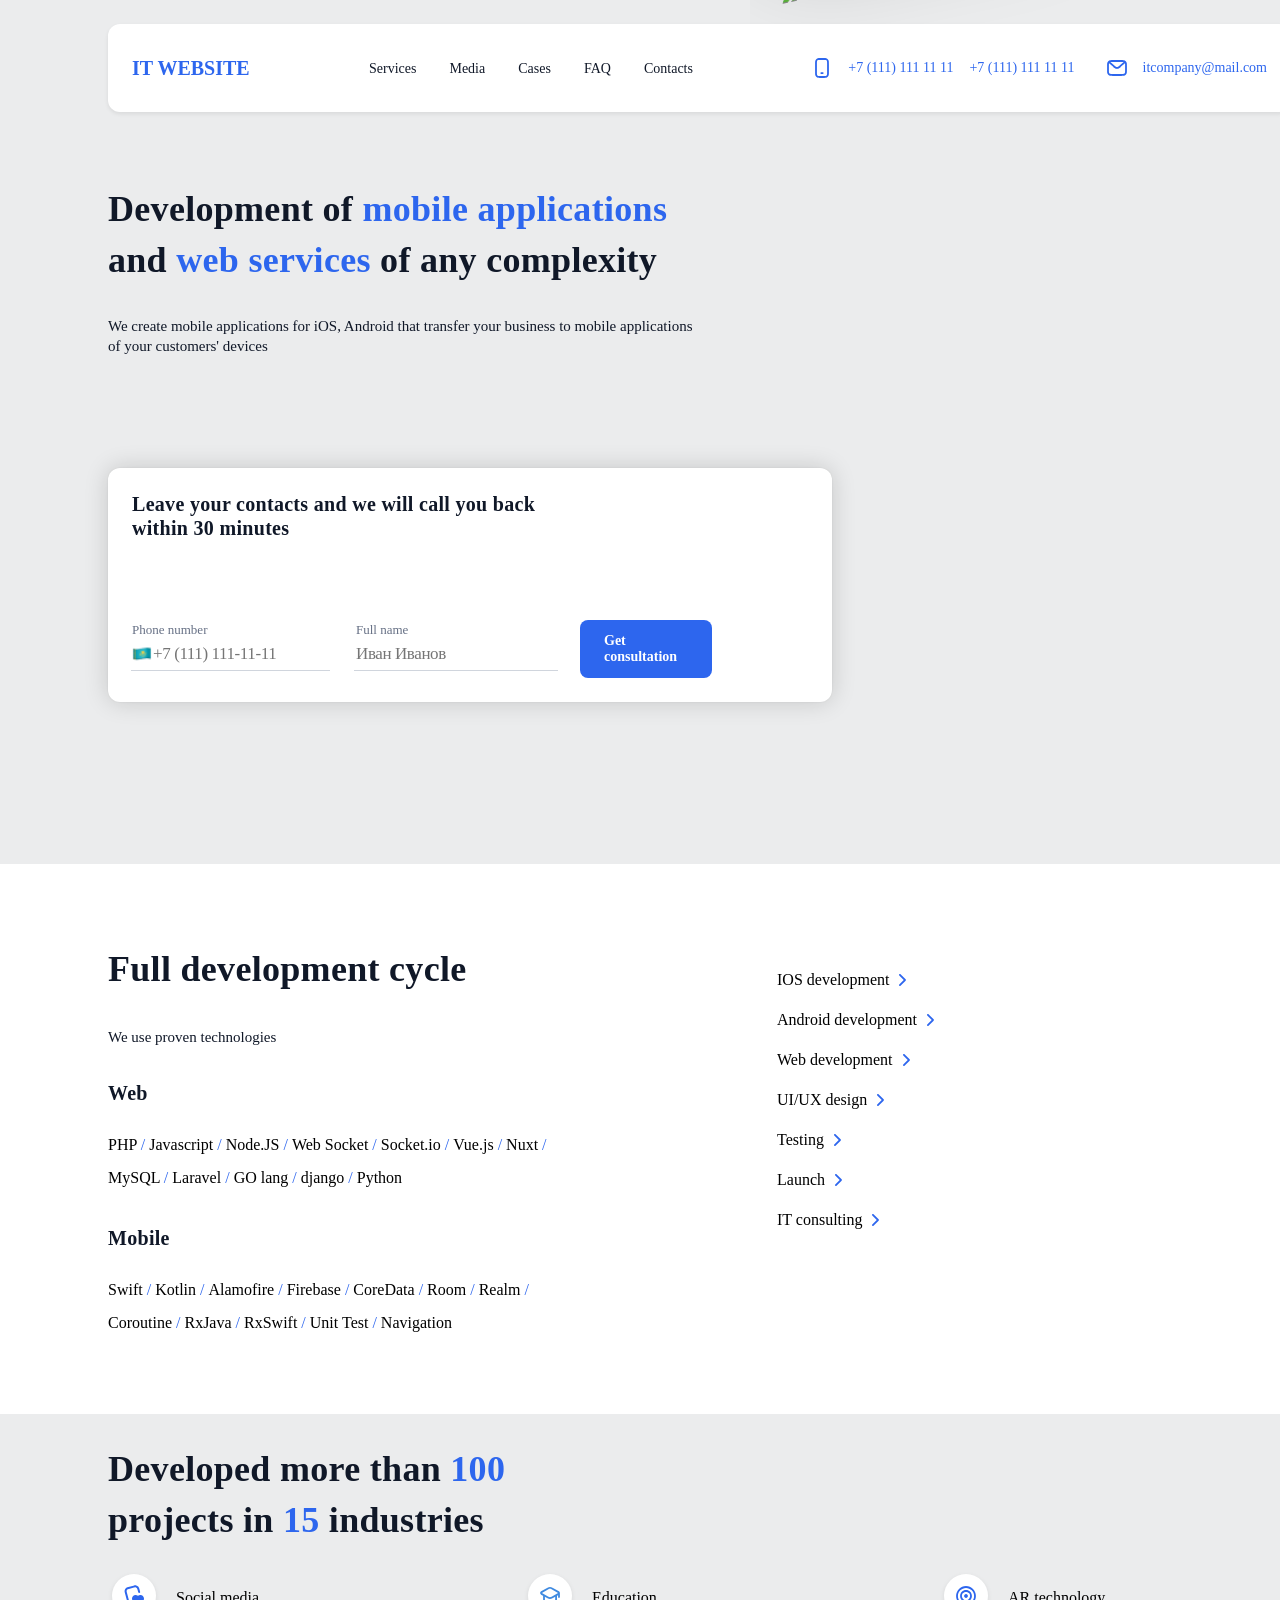
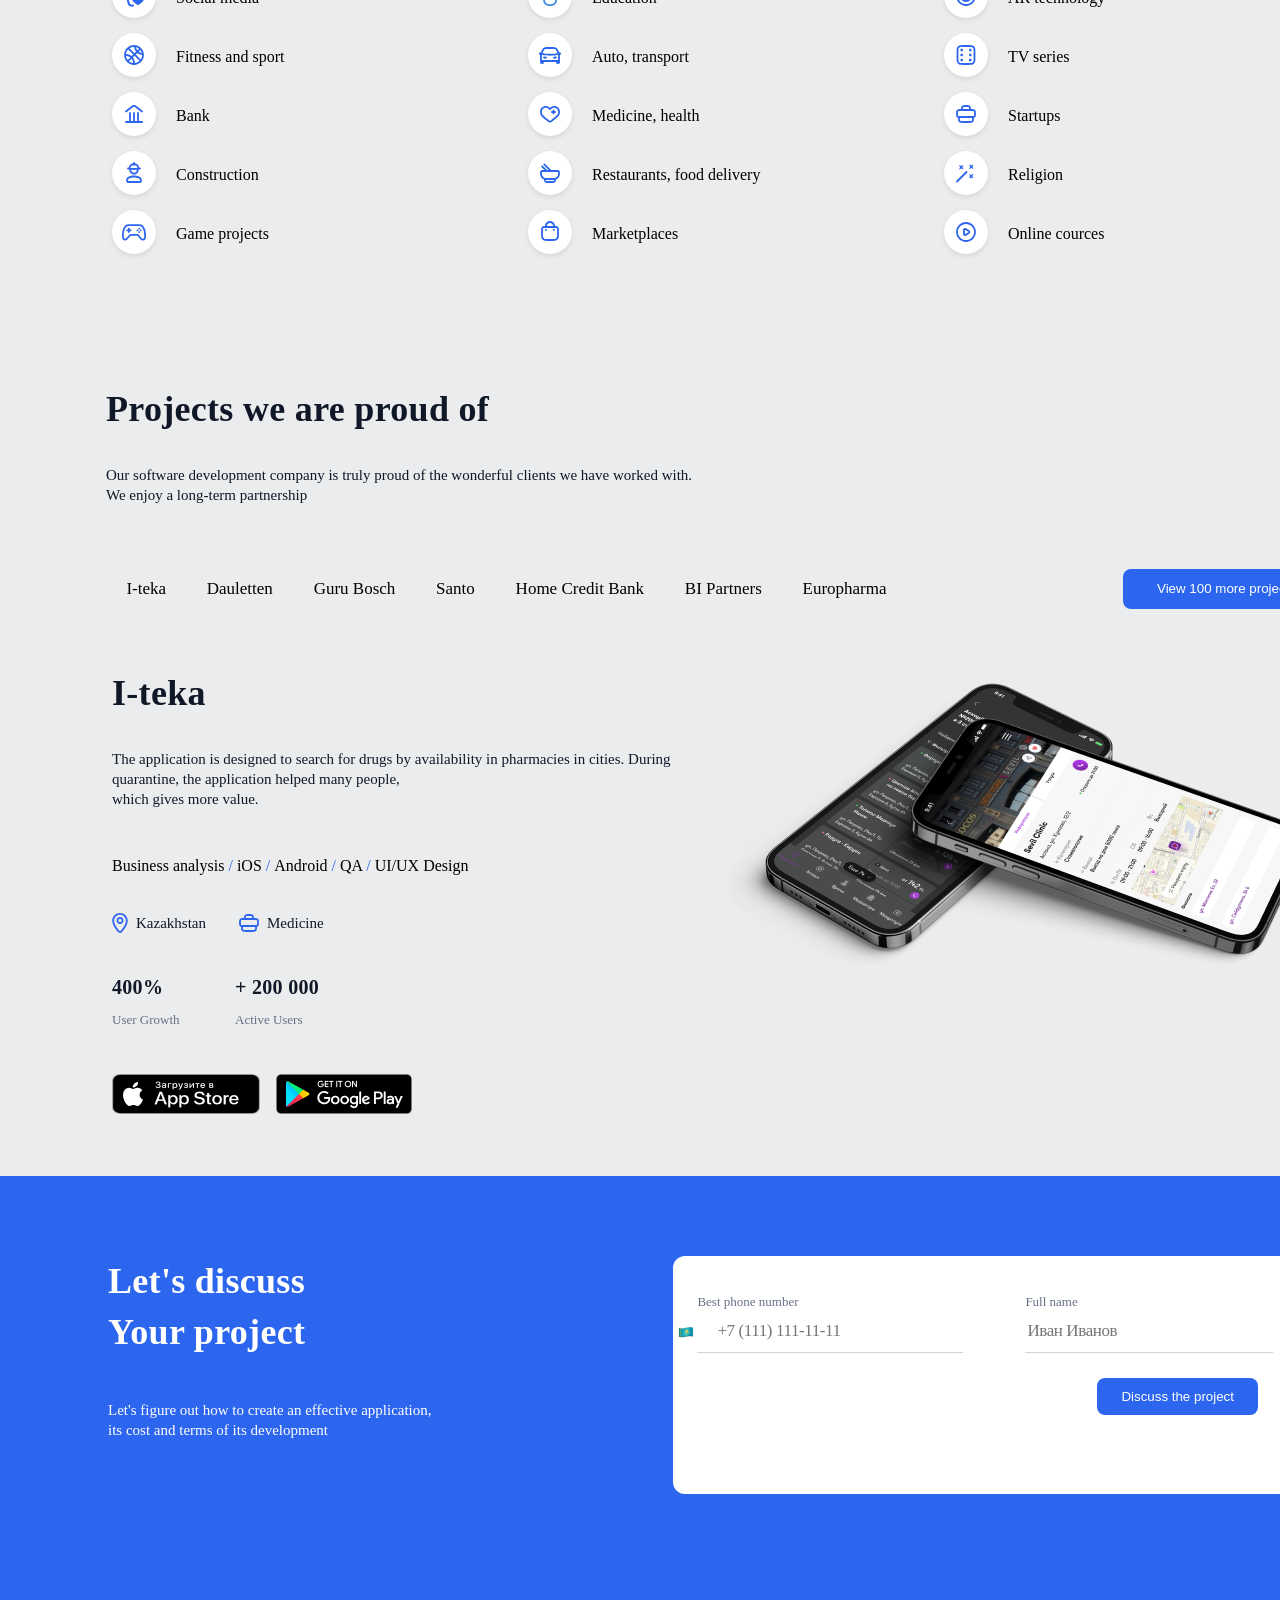
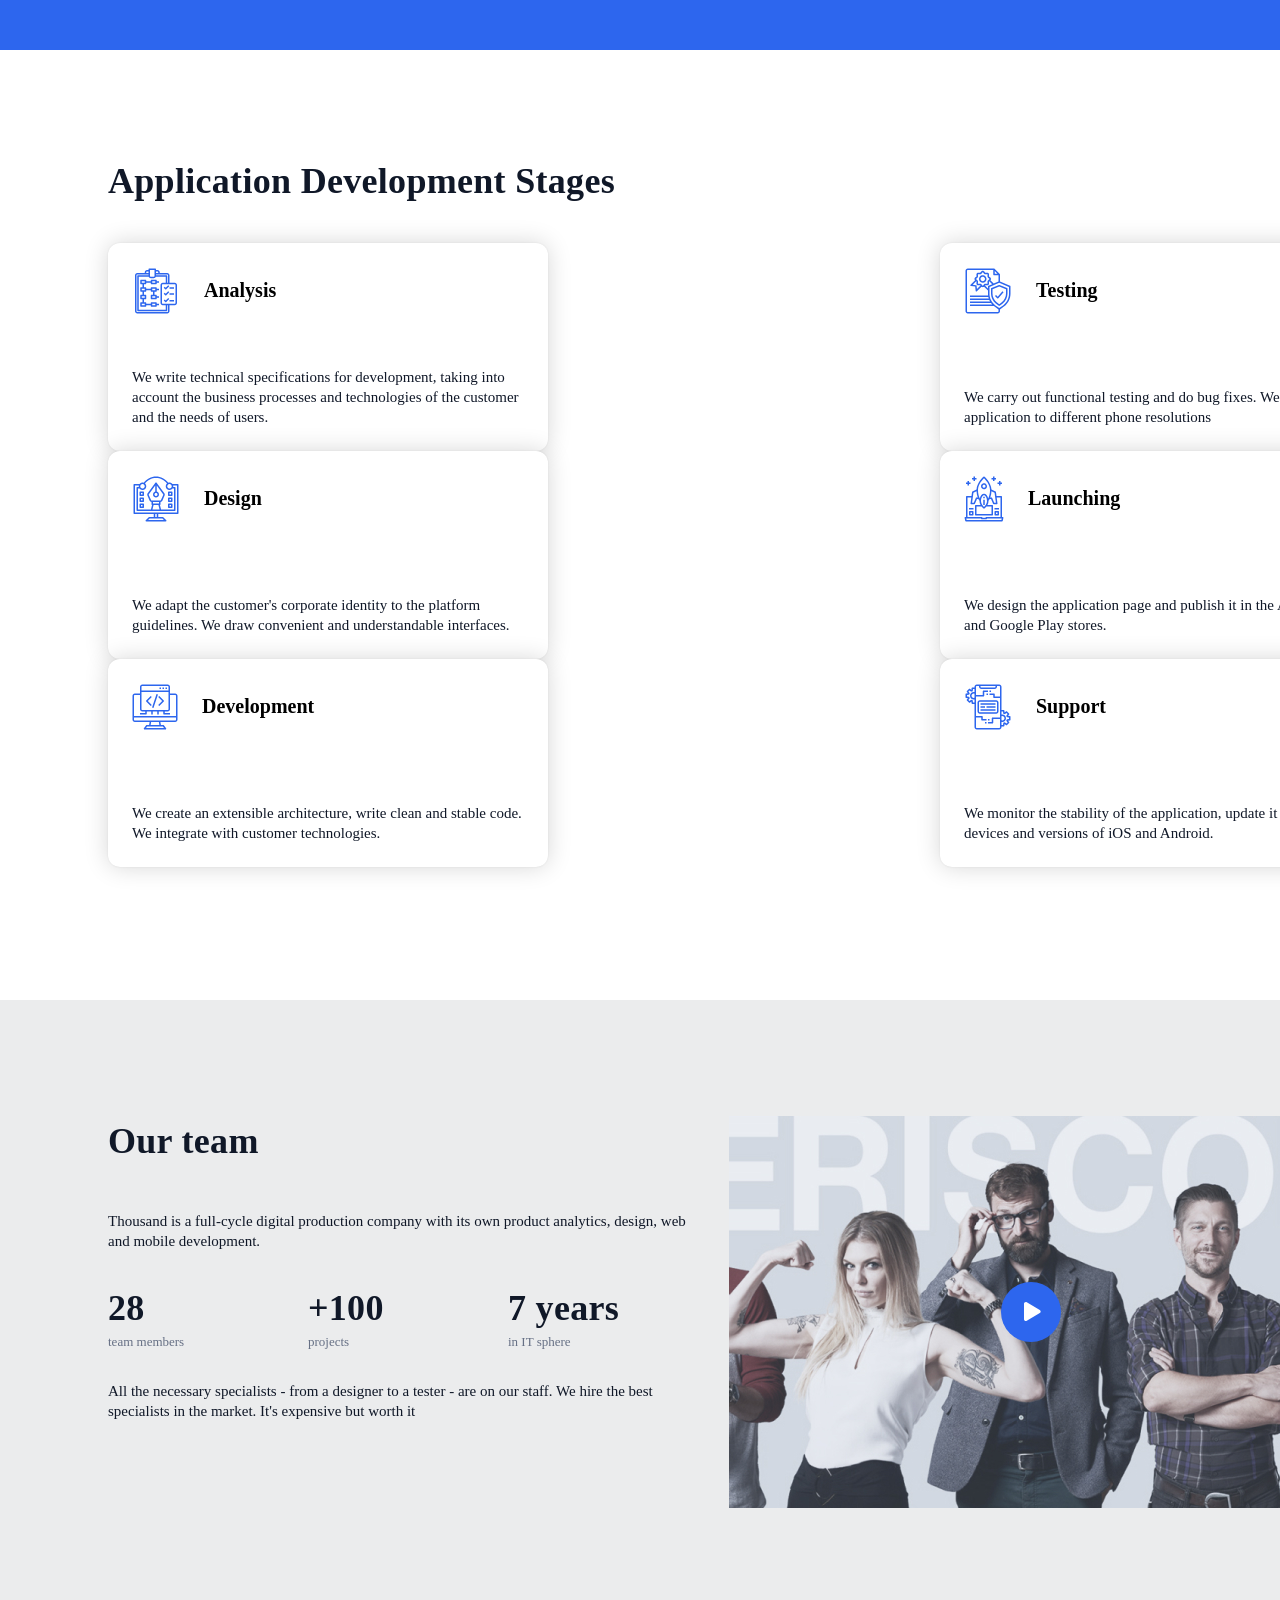
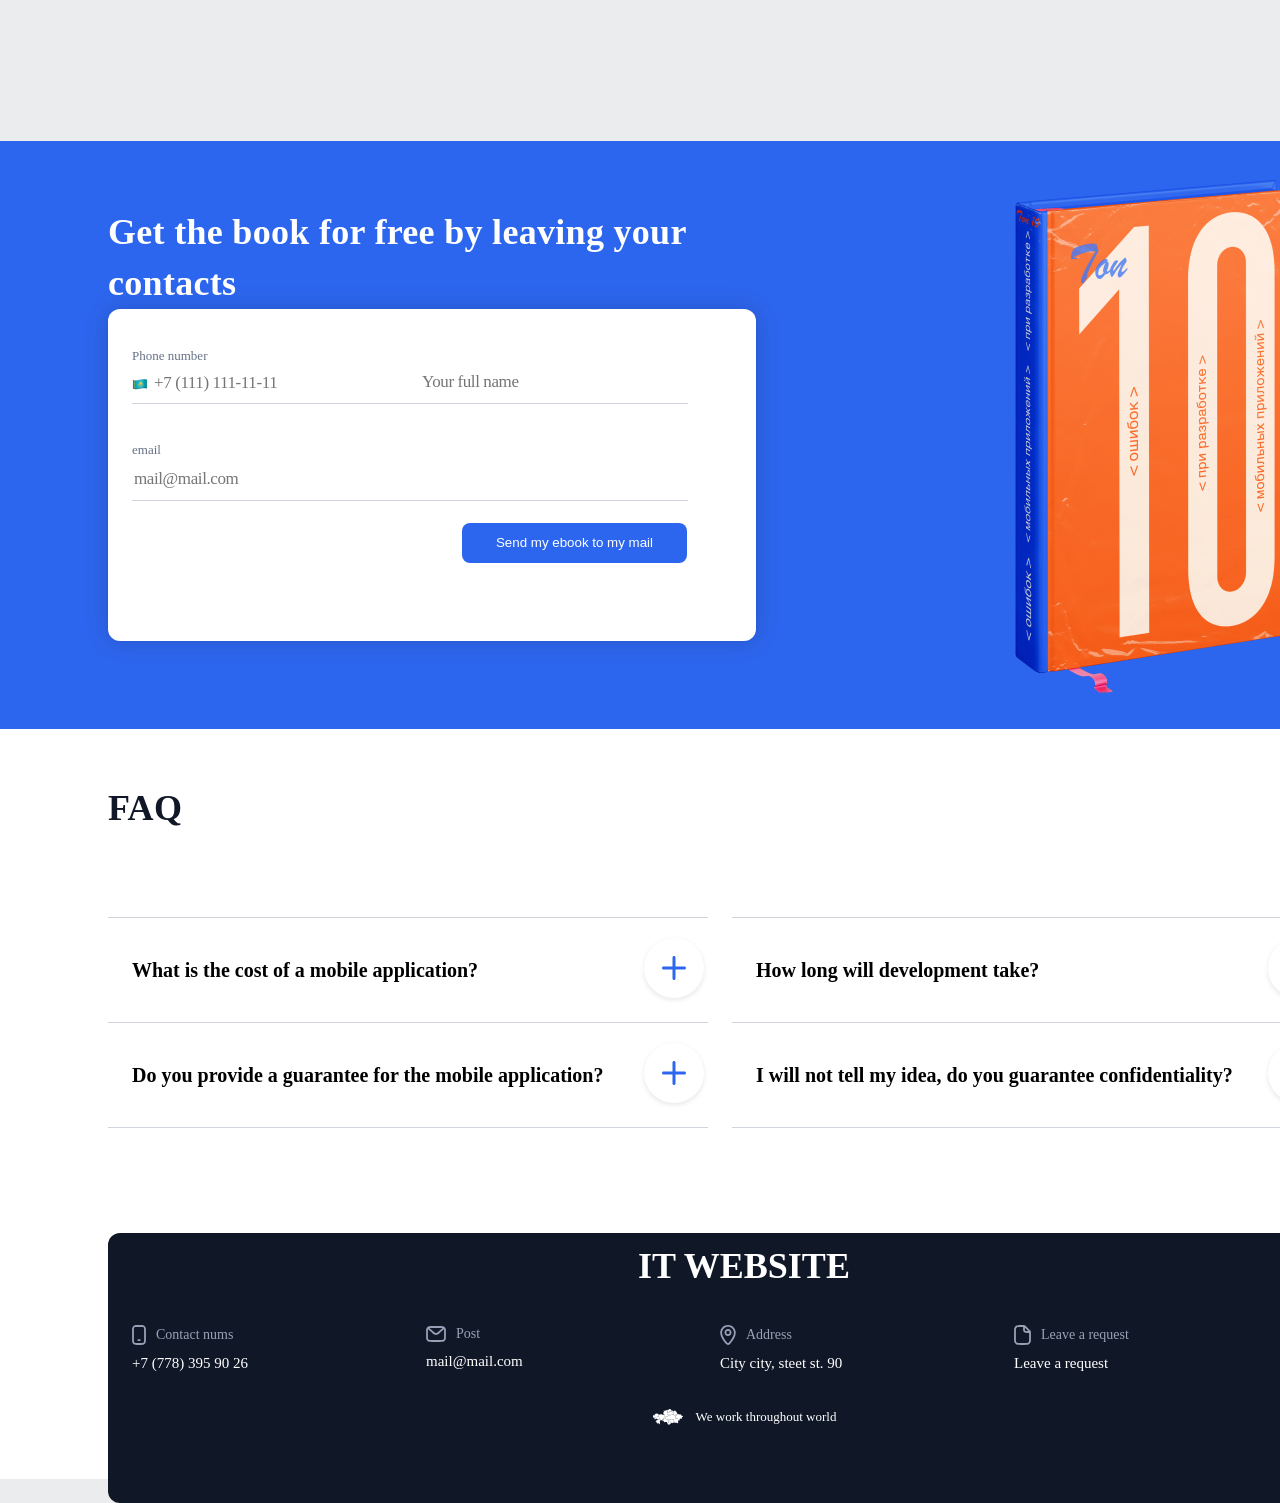
==== src/index.html @ c9a032d3 "ЛБ4" ====
<!DOCTYPE html>
<html lang="ru">
<head>
    <meta charset="UTF-8" />
    <meta
            name="viewport"
            content="width=device-width, user-scalable=no, initial-scale=1.0, maximum-scale=1.0, minimum-scale=1.0"
    />
    <meta http-equiv="X-UA-Compatible" content="ie=edge" />
    <title>Document</title>
    <link rel="stylesheet" href="/src/assets/styles/style.css" />
</head>

<body>
<header class="header">
    <a class="logo text_color_blue" href="#">IT WEBSITE</a>

    <nav class="header__menu">
        <ul class="menu">
            <li class="menu__item"><a href="#">Services</a></li>
            <li class="menu__item"><a href="#">Media</a></li>
            <li class="menu__item"><a href="#">Cases</a></li>
            <li class="menu__item"><a href="#">FAQ</a></li>
            <li class="menu__item"><a href="#">Contacts</a></li>
        </ul>
    </nav>

    <div class="header__contacts">
        <div class="contacts__phone">
            <img
                    class="contacts__image image__phone"
                    src="/src/assets/icons/IconPhone.svg"
                    alt="PhoneIcon"
            />
            <p class="contacts__info text_color_blue">+7 (111) 111 11 11</p>
            <p class="contacts__info text_color_blue">+7 (111) 111 11 11</p>
        </div>
        <div class="contacts__email">
            <img
                    class="contacts__image image__email"
                    src="/src/assets/icons/IconEmail.svg"
                    alt="MailIcon"
            />
            <p class="contacts__info text_color_blue">itcompany@mail.com</p>
        </div>
    </div>
</header>

<section class="main">
    <div class="main__description">
        <h2 class="description__header header__text">
            Development of
            <span class="text_color_blue">mobile applications</span> and
            <span class="text_color_blue">web services</span> of any complexity
        </h2>

        <p class="default__text">
            We create mobile applications for iOS, Android that transfer your
            business to mobile applications of your customers' devices
        </p>
    </div>

    <article class="main__feedback">
        <h3 class="subheader__text">
            Leave your contacts and we will call you back<br />within 30 minutes
        </h3>
        <form class="feedback__form" action="" method="">
            <div class="feedback__field">
                <label for="feedback__phone" class="form__label"
                >Phone number</label
                >
                <div class="feedback__field--phone">
                    <img
                            id="feedback_image"
                            src="/src/assets/img/IconFlag.png"
                            alt="FlagIcon"
                    />
                    <input
                            type="tel"
                            id="feedback__phone"
                            name="feedback__phone"
                            placeholder="+7 (111) 111-11-11"
                            required
                    />
                </div>
            </div>

            <div class="feedback__field">
                <label for="feedback__name" class="form__label">Full name</label>
                <input
                        type="text"
                        id="feedback__name"
                        name="feedback__name"
                        placeholder="Иван Иванов"
                        required
                />
            </div>
            <button type="submit" class="feedback__button">
                Get consultation
            </button>
        </form>
    </article>

    <div class="main__container">
        <div class="main__background">
            <img
                    src="/src/assets/img/детали отзыва.jpg"
                    alt="детали отзыва"
                    class="background__image"
            />
            <img
                    src="/src/assets/img/новый чат.jpg"
                    alt="новый чат"
                    class="background__image"
            />
            <img
                    src="/src/assets/img/комментарии к отзыву.jpg"
                    alt="комментарии"
                    class="background__image main__image"
            />
            <img
                    src="/src/assets/img/главная со списком организации.jpg"
                    alt="главная"
                    class="background__image"
            />
            <img
                    src="/src/assets/img/Сообщения.jpg"
                    alt="Сообщения"
                    class="background__image"
            />
            <img
                    src="/src/assets/img/настройки.jpg"
                    alt="настройки"
                    class="background__image"
            />
        </div>
    </div>
</section>

<section class="development">
    <div class="development__info">
        <div class="development__technologies">
            <h2 class="header__text">Full development cycle</h2>
            <p class="default__text">We use proven technologies</p>
            <h3 class="subheader__text">Web</h3>
            <div class="development__tools">
                <p class="tool">PHP</p>
                <p class="tool">Javascript</p>
                <p class="tool">Node.JS</p>
                <p class="tool">Web Socket</p>
                <p class="tool">Socket.io</p>
                <p class="tool">Vue.js</p>
                <p class="tool">Nuxt</p>
                <p class="tool">MySQL</p>
                <p class="tool">Laravel</p>
                <p class="tool">GO lang</p>
                <p class="tool">django</p>
                <p class="tool">Python</p>
            </div>
            <h3 class="subheader__text development__space">Mobile</h3>
            <div class="development__tools">
                <p class="tool">Swift</p>
                <p class="tool">Kotlin</p>
                <p class="tool">Alamofire</p>
                <p class="tool">Firebase</p>
                <p class="tool">CoreData</p>
                <p class="tool">Room</p>
                <p class="tool">Realm</p>
                <p class="tool">Coroutine</p>
                <p class="tool">RxJava</p>
                <p class="tool">RxSwift</p>
                <p class="tool">Unit Test</p>
                <p class="tool">Navigation</p>
            </div>
        </div>
        <div class="development__categories">
            <ul class="development__list">
                <li class="development__item">
                    <a href="#">IOS development</a>
                    <img
                            src="/src/assets/icons/arrow.svg"
                            class="development__arrow"
                    />
                </li>
                <li class="development__item">
                    <a href="#">Android development</a>
                    <img
                            src="/src/assets/icons/arrow.svg"
                            class="development__arrow"
                    />
                </li>
                <li class="development__item">
                    <a href="#">Web development</a>
                    <img
                            src="/src/assets/icons/arrow.svg"
                            class="development__arrow"
                    />
                </li>
                <li class="development__item">
                    <a href="#">UI/UX design</a>
                    <img
                            src="/src/assets/icons/arrow.svg"
                            class="development__arrow"
                    />
                </li>
                <li class="development__item">
                    <a href="#">Testing</a>
                    <img
                            src="/src/assets/icons/arrow.svg"
                            class="development__arrow"
                    />
                </li>
                <li class="development__item">
                    <a href="#">Launch</a>
                    <img
                            src="/src/assets/icons/arrow.svg"
                            class="development__arrow"
                    />
                </li>
                <li class="development__item">
                    <a href="#">IT consulting</a>
                    <img
                            src="/src/assets/icons/arrow.svg"
                            class="development__arrow"
                    />
                </li>
            </ul>
        </div>
    </div>
</section>

<section class="projects">
    <div class="project__header">
        <h2 class="header__text">
            Developed more than <span class="text_color_blue">100</span> projects
            in <span class="text_color_blue">15</span> industries
        </h2>
    </div>
    <div class="project__list">
        <article class="project__column">
            <div class="project__item">
                <img
                        class="project__image"
                        src="/src/assets/icons/social_media.svg"
                />
                <p>Social media</p>
            </div>
            <div class="project__item">
                <img class="project__image" src="/src/assets/icons/fitness.svg" />
                <p>Fitness and sport</p>
            </div>
            <div class="project__item">
                <img class="project__image" src="/src/assets/icons/bank.svg" />
                <p>Bank</p>
            </div>
            <div class="project__item">
                <img
                        class="project__image"
                        src="/src/assets/icons/construction.svg"
                />
                <p>Construction</p>
            </div>
            <div class="project__item">
                <img
                        class="project__image"
                        src="/src/assets/icons/game_projects.svg"
                />
                <p>Game projects</p>
            </div>
        </article>
        <article class="project__column">
            <div class="project__item">
                <img class="project__image" src="/src/assets/icons/education.svg" />
                <p>Education</p>
            </div>
            <div class="project__item">
                <img class="project__image" src="/src/assets/icons/auto.svg" />
                <p>Auto, transport</p>
            </div>
            <div class="project__item">
                <img class="project__image" src="/src/assets/icons/medicine.svg" />
                <p>Medicine, health</p>
            </div>
            <div class="project__item">
                <img
                        class="project__image"
                        src="/src/assets/icons/restaurant.svg"
                />
                <p>Restaurants, food delivery</p>
            </div>
            <div class="project__item">
                <img
                        class="project__image"
                        src="/src/assets/icons/marketplace.svg"
                />
                <p>Marketplaces</p>
            </div>
        </article>
        <article class="project__column">
            <div class="project__item">
                <img class="project__image" src="/src/assets/icons/ar.svg" />
                <p>AR technology</p>
            </div>
            <div class="project__item">
                <img class="project__image" src="/src/assets/icons/tv.svg" />
                <p>TV series</p>
            </div>
            <div class="project__item">
                <img class="project__image" src="/src/assets/icons/startups.svg" />
                <p>Startups</p>
            </div>
            <div class="project__item">
                <img class="project__image" src="/src/assets/icons/religion.svg" />
                <p>Religion</p>
            </div>
            <div class="project__item">
                <img class="project__image" src="/src/assets/icons/online.svg" />
                <p>Online cources</p>
            </div>
        </article>
    </div>
</section>

<section class="clients">
    <div class="cleints__header">
        <h2 class="header__text">Projects we are proud of</h2>
        <p class="default__text">
            Our software development company is truly proud of the wonderful
            clients we have worked with. We enjoy a long-term partnership
        </p>
    </div>
    <div class="clients__companies">
        <ul class="clients__list">
            <li class="clients__item"><a href="#">I-teka</a></li>
            <li class="clients__item"><a href="#">Dauletten</a></li>
            <li class="clients__item"><a href="#">Guru Bosch</a></li>
            <li class="clients__item"><a href="#">Santo</a></li>
            <li class="clients__item"><a href="#">Home Credit Bank</a></li>
            <li class="clients__item"><a href="#">BI Partners</a></li>
            <li class="clients__item"><a href="#">Europharma</a></li>
        </ul>
        <button type="button" class="clients__button">
            View 100 more projects
        </button>
    </div>

    <div class="clents__iteka">
        <div class="iteka__description">
            <div class="iteka__header">
                <h2 class="header__text">I-teka</h2>
            </div>
            <div class="iteka__underheader">
                <div class="iteka__underdescription">
                    <p class="default__text">
                        The application is designed to search for drugs by availability
                        in pharmacies in cities. During quarantine, the application
                        helped many people,<br />which gives more value.
                    </p>
                </div>
                <div class="iteka__list">
                    <div class="development__tools">
                        <p class="tool">Business analysis</p>
                        <p class="tool">iOS</p>
                        <p class="tool">Android</p>
                        <p class="tool">QA</p>
                        <p class="tool">UI/UX Design</p>
                    </div>
                </div>
                <div class="iteka__info">
                    <div class="iteka__category">
                        <img
                                class="iteka__icon"
                                src="/src/assets/icons/IconGeo.svg"
                                alt="GeoPosition"
                        />
                        <p class="iteka__text default__text">Kazakhstan</p>
                    </div>
                    <div class="iteka__category">
                        <img
                                class="iteka__icon"
                                src="/src/assets/icons/IconCase.svg"
                                alt="SuitCase"
                        />
                        <p class="iteka__text default__text">Medicine</p>
                    </div>
                </div>
                <div class="iteka__users">
                    <div class="users__growth">
                        <h3 class="subheader__text">400%</h3>
                        <p class="form__label">User Growth</p>
                    </div>
                    <div class="users__active">
                        <h3 class="subheader__text">+ 200 000</h3>
                        <p class="form__label">Active Users</p>
                    </div>
                </div>
                <div class="iteka__stores">
                    <img src="/src/assets/img/AppStore.png" class="clients__app" />
                    <img src="/src/assets/img/GooglePlay.png" class="clients__app" />
                </div>
            </div>
        </div>
        <div class="iteka__image">
            <img class="aside__image" src="/src/assets/img/i-teka.png" />
        </div>
    </div>
</section>

<section class="contact">
    <div class="contact__block">
        <div class="contact__text">
            <h3 class="header__text text_color_white">
                Let's discuss<br />Your project
            </h3>
            <p class="default__text text_color_white">
                Let's figure out how to create an effective application,<br />its
                cost and terms of its development
            </p>
        </div>
        <article class="contact__feedback">
            <form class="contact__form" action="" method="">
                <div class="fields">
                    <div class="feedback__field">
                        <label for="contact__phone" class="form__label"
                        >Best phone number</label
                        >
                        <img
                                id="feedback__image"
                                src="/src/assets/img/IconFlag.png"
                                alt="FlagIcon"
                        />
                        <input
                                type="tel"
                                id="contact__phone"
                                name="contact__phone"
                                placeholder="+7 (111) 111-11-11"
                                required
                        />
                    </div>

                    <div class="feedback__field">
                        <label for="contact__name" class="form__label">Full name</label>
                        <input
                                type="text"
                                id="contact__name"
                                name="contact__name"
                                placeholder="Иван Иванов"
                                required
                        />
                    </div>
                </div>

                <button type="submit" class="contact__button">
                    Discuss the project
                </button>
            </form>
        </article>
    </div>
</section>

<section class="development__stages">
    <div class="development__stages__text">
        <h3 class="header__text">Application Development Stages</h3>
    </div>
    <div class="item__blocks">
        <article class="item__column">
            <div class="stage__item">
                <div class="stage__item__header">
                    <h4 class="stage__header">Analysis</h4>
                    <img class="stage__image" src="/src/assets/icons/planing.svg" />
                </div>
                <p class="default__text">
                    We write technical specifications for development, taking into
                    account the business processes and technologies of the customer
                    and the needs of users.
                </p>
            </div>
            <div class="stage__item">
                <div class="stage__item__header">
                    <h4 class="stage__header">Design</h4>
                    <img
                            class="stage__image"
                            src="/src/assets/icons/graphic_design.svg"
                    />
                </div>
                <p class="default__text">
                    We adapt the customer's corporate identity to the platform
                    guidelines. We draw convenient and understandable interfaces.
                </p>
            </div>
            <div class="stage__item">
                <div class="stage__item__header">
                    <h4 class="stage__header">Development</h4>
                    <img
                            class="stage__image"
                            src="/src/assets/icons/computer_coding.svg"
                    />
                </div>
                <p class="default__text">
                    We create an extensible architecture, write clean and stable code.
                    We integrate with customer technologies.
                </p>
            </div>
        </article>
        <article class="item__column">
            <div class="stage__item">
                <div class="stage__item__header">
                    <h4 class="stage__header">Testing</h4>
                    <img class="stage__image" src="/src/assets/icons/security.svg" />
                </div>
                <p class="default__text">
                    We carry out functional testing and do bug fixes. We adapt the
                    application to different phone resolutions
                </p>
            </div>
            <div class="stage__item">
                <div class="stage__item__header">
                    <h4 class="stage__header">Launching</h4>
                    <img class="stage__image" src="/src/assets/icons/hosting.svg" />
                </div>
                <p class="default__text">
                    We design the application page and publish it in the App Store and
                    Google Play stores.
                </p>
            </div>
            <div class="stage__item">
                <div class="stage__item__header">
                    <h4 class="stage__header">Support</h4>
                    <img
                            class="stage__image"
                            src="/src/assets/icons/application.svg"
                    />
                </div>
                <p class="default__text">
                    We monitor the stability of the application, update it for new
                    devices and versions of iOS and Android.
                </p>
            </div>
        </article>
    </div>
</section>

<section class="company__about">
    <div class="company__block">
        <div class="company__text">
            <h3 class="header__text">Our team</h3>
            <p class="default__text">
                Thousand is a full-cycle digital production company with its own
                product analytics, design, web and mobile development.
            </p>
            <div class="company__stats">
                <div class="stats">
                    <h3 class="header__text">28</h3>
                    <p class="form__label">team members</p>
                </div>
                <div class="stats">
                    <h3 class="header__text">+100</h3>
                    <p class="form__label">projects</p>
                </div>
                <div class="stats">
                    <h3 class="header__text">7 years</h3>
                    <p class="form__label">in IT sphere</p>
                </div>
            </div>
            <p class="default__text">
                All the necessary specialists - from a designer to a tester - are on
                our staff. We hire the best specialists in the market. It's
                expensive but worth it
            </p>
        </div>
        <div class="company__video">
            <img src="/src/assets/img/future_video.jpg" alt="future_video" />
            <img
                    class="video__button"
                    src="/src/assets/icons/PlayButton.svg"
                    alt="play_video"
            />
        </div>
    </div>
</section>

<section class="book__advert">
    <div class="book__container">
        <div class="book__info">
            <div class="book__advert__text">
                <h3 class="header__text text_color_white">
                    Get the book for free by leaving your contacts
                </h3>
            </div>
            <article class="book__advert__form">
                <form class="book__form" action="" method="">
                    <div class="book__fields">
                        <div class="book__field">
                            <div class="book__phone__field">
                                <label for="book__phone" class="form__label">
                                    Phone number
                                </label>
                                <img
                                        id="book__image"
                                        src="/src/assets/img/IconFlag.png"
                                        alt="FlagIcon"
                                />
                                <input
                                        type="tel"
                                        id="book__phone"
                                        name="book__phone"
                                        placeholder="+7 (111) 111-11-11"
                                        required
                                />
                            </div>

                            <div class="book__name__field">
                                <input
                                        type="text"
                                        id="book__name"
                                        class="book__form-name"
                                        name="book__name"
                                        placeholder="Your full name"
                                        required
                                />
                            </div>
                        </div>

                        <div class="book__email__field">
                            <label for="book__email" class="form__label">email</label>
                            <input
                                    type="email"
                                    id="book__email"
                                    name="book__email"
                                    placeholder="mail@mail.com"
                                    required
                            />
                        </div>

                        <button type="submit" class="book__button">
                            Send my ebook to my mail
                        </button>
                    </div>
                </form>
            </article>
        </div>
        <div class="book__image">
            <img src="/src/assets/img/Book.png" alt="book" />
        </div>
    </div>
</section>

<section class="faq">
    <div class="faq__container">
        <div class="faq__text">
            <h3 class="header__text">FAQ</h3>
        </div>
        <div class="faq__questions">
            <article class="question__column">
                <div class="question">
                    <h4 class="stage__header">
                        What is the cost of a mobile application?
                    </h4>
                    <img
                            class="faq__image"
                            src="/src/assets/icons/IconPlus.svg"
                            alt="open_block"
                    />
                </div>
                <div class="question border__bottom">
                    <h4 class="stage__header">
                        Do you provide a guarantee for the mobile application?
                    </h4>
                    <img
                            class="faq__image"
                            src="/src/assets/icons/IconPlus.svg"
                            alt="open_block"
                    />
                </div>
            </article>
            <article class="question__column">
                <div class="question">
                    <h4 class="stage__header">How long will development take?</h4>
                    <img
                            class="faq__image"
                            src="/src/assets/icons/IconPlus.svg"
                            alt="open_block"
                    />
                </div>
                <div class="question border__bottom">
                    <h4 class="stage__header">
                        I will not tell my idea, do you guarantee confidentiality?
                    </h4>
                    <img
                            class="faq__image"
                            src="/src/assets/icons/IconPlus.svg"
                            alt="open_block"
                    />
                </div>
            </article>
        </div>
    </div>

    <footer class="footer">
        <a href="#" class="footer__logo logo text_color_white">IT WEBSITE</a>
        <div class="footer__main">
            <article class="footer__item">
                <div class="footer__item__header">
                    <img
                            class="footer__icon icon__grayscale"
                            src="/src/assets/icons/IconPhone.svg"
                            alt="Icon"
                    />
                    <p class="form__label footer__text">Contact nums</p>
                </div>
                <p class="default__text text_color_white">+7 (778) 395 90 26</p>
            </article>

            <article class="footer__item">
                <div class="footer__item__header">
                    <img
                            class="footer__icon icon__grayscale"
                            src="/src/assets/icons/IconEmail.svg"
                            alt="Icon"
                    />
                    <p class="form__label footer__text">Post</p>
                </div>
                <p class="default__text text_color_white">mail@mail.com</p>
            </article>

            <article class="footer__item">
                <div class="footer__item__header">
                    <img
                            class="footer__icon icon__grayscale"
                            src="/src/assets/icons/IconGeo.svg"
                            alt="Icon"
                    />
                    <p class="form__label footer__text">Address</p>
                </div>
                <p class="default__text text_color_white">
                    City city, steet st. 90
                </p>
            </article>

            <article class="footer__item">
                <div class="footer__item__header">
                    <img
                            class="footer__icon"
                            src="/src/assets/icons/IconFile.svg"
                            alt="Icon"
                    />
                    <p class="form__label footer__text">Leave a request</p>
                </div>
                <p class="default__text text_color_white">Leave a request</p>
            </article>
        </div>
        <div class="footer__bottom">
            <img class="footer__map" src="/src/assets/icons/Map.svg" alt="Map" />
            <p class="default__text text_color_white">We work throughout world</p>
        </div>
    </footer>
</section>
<script src="index.js"></script>
</body>
</html>
---- src/assets/styles/style.css ----
@import "./global.css";
@import "./fonts.css";
@import "./utils.css";

body {
    margin: 0;
    padding: 0;
    padding-top: 24px;
    overflow-x: hidden;
    width: 100%;
    background-color: rgb(235, 236, 237);
}

.header {
    background-color: white;
    box-shadow: 0px 2px 4px rgba(0, 0, 0, 0.08);
    padding: 16px 24px;
    height: 56px;
    width: 1135px;
    margin-left: 108px;
    border-radius: 12px;
    z-index: 3;
    display: flex;
    align-items: center;
    justify-content: space-between;
    position: fixed;
}

.logo {
    font-family: Inter;
    font-style: normal;
    font-size: 20px;
    font-weight: 700;
    text-decoration: none;
}

.text_color_blue {
    color: #2D66EE;
}

.header__menu {
    width: 324px;
    height: 18px;
}

.menu {
    list-style-type: none;
    display: flex;
    justify-content: space-between;
    padding: 0;
    margin: 0;
}

.menu__item a {
    color: #101828;
    font-family: SFProText;
    font-size: 14px;
    font-weight: 500;
    text-decoration: none;
}

.menu__item a:hover {
    color: black;
    font-weight: 600;
    text-decoration: none;
    border-bottom: 2px solid #2D66EE;
}

.header__contacts {
    display: flex;
    justify-content: center;
    align-items: center;
    gap: 32px;
}

.contacts__phone, .contacts__email {
    display: flex;
    align-items: center;
    gap: 16px;
}

.image__email {
    height: 16;
    width: 20px
}

.image__phone {
    height: 20px;
    width: 20px
}

.contacts__info {
    font-family: SFProText;
    font-size: 14px;
    font-weight: 500;
    padding: 0;
    margin: 0;
}

.main {
    margin: 0;
    padding: 0;
    width: 100%;
    height: 680px;
    background-color: rgb(235, 236, 237);
}

.main__description {
    width: 600px;
    height: 220px;
    margin-top: 160px;
    margin-left: 108px;
}

.header__text {
    font-size: 36px;
    font-weight: 700;
    line-height: 51px;
    letter-spacing: 0.3px;
    text-align: left;
    font-family: Inter;
    color: rgba(16, 24, 40, 1);
}


.default__text {
    font-family: SFProText;
    font-size: 15px;
    font-weight: 500;
    line-height: 20px;
    text-align: left;
    color: rgba(16, 24, 40, 1);
    margin: 0;
}

.main__feedback {
    z-index: 2;
    display: flex;
    flex-direction: column;
    justify-content: space-between;
    width: 676px;
    height: 186px;
    margin-top: 64px;
    margin-bottom: 270px;
    padding: 24px;
    background-color: white;
    margin-left: 108px;
    border-radius: 12px;
    box-shadow: 0px 0px 2px rgba(0, 0, 0, 0.08), 0px 0px 24px rgba(0, 0, 0, 0.16);
}

.main__container {
    padding: 0;
    height: 1390px;
    overflow: hidden;
    margin-top: -1450px;
    margin-left: 750px;
}

.main__background {
    width: 660px;
    height: 600px;
    display: flex;
    flex-wrap: wrap;
    justify-content: space-between;
    transform: rotate(-12deg);
}

.background__image {
    margin-bottom: 20px;
    width: 290px;
    height: auto;
    border-radius: 24px;
}

.main__image {
    width: 310px;
    box-shadow: 0px 0px 96px 0px rgba(0, 0, 0, 0.24),
    0px 0px 2px 0px rgba(0, 0, 0, 0.16);
}

.subheader__text {
    font-family: Inter;
    font-size: 20px;
    font-weight: 700;
    line-height: 24px;
    letter-spacing: 0.3px;
    text-align: left;
    color: rgba(16, 24, 40, 1);
    margin: 0;
}

.feedback__form {
    display: flex;
    width: 628px;
    height: 58px;
    opacity: 0px;
}

.feedback__field {
    width: 224px;
    height: 54px;
}

.form__label {
    color: rgba(102, 112, 133, 1);
    font-family: SFProText;
    font-size: 13px;
    font-weight: 500;
    line-height: 16px;
    text-align: left;

}

#feedback__phone {
    padding-left: 22px;
    margin-left: -1px;
    width: 175px;
    height: 30px;
    border: none;
    border-bottom: 1px solid rgba(208, 213, 221, 1);
    font-family: SFProText;
    font-size: 17px;
    font-weight: 400;
    line-height: 22px;
    letter-spacing: -0.4px;
    text-align: left;
    color: rgba(16, 24, 40, 1);
}

#feedback__name {
    width: 200px;
    height: 30px;
    border: none;
    margin-left: -2px;
    padding-left: 2px;
    border-bottom: 1px solid rgba(208, 213, 221, 1);
    font-family: SFProText;
    font-size: 17px;
    font-weight: 400;
    line-height: 22px;
    letter-spacing: -0.4px;
    text-align: left;
    color: rgba(16, 24, 40, 1);
}

#feedback_image {
    position: absolute;
    margin-top: 6px;
    width: 20px;
    height: 20px;
}

.feedback__button {
    width: 132px;
    height: 58px;
    border: none;
    background-color: #2D66EE;
    padding: 11px 24px;
    color: white;
    text-align: left;
    cursor: pointer;
    border-radius: 8px;
    font-family: SFProText;
    font-size: 14px;
    font-weight: 700;
}

.feedback__button:hover {
    background-color: #0f52ee;
}


.development {
    width: 100%;
    height: 550px;
    background-color: white;
}

.development__info {
    display: flex;
    justify-content: space-between;
    align-items: flex-start;
    padding-top: 80px;
    width: 970px;
    height: 450px;
}

.development__technologies {
    margin-left: 108px;
    width: 496px;
    height: 200px;
}

.development .header__text {
    margin-bottom: 32px;
    margin-top: 0;
}

.development .default__text {
    margin-bottom: 34px;
}

.development__tools {
    margin: 0;
    padding: 0;
    width: 100%;
    height: auto;
    display: flex;
    flex-wrap: wrap;
    justify-content: flex-start;
    align-items: center;
}

.tool {
    line-height: 1.1px;
}

.tool:after {
    content: " /\00A0";
    color: #2D66EE;
}

.tool:last-child:after {
    content: "";
}

.development__space {
    margin-top: 32px;
}

.development .subheader__text {
    margin-bottom: 23px;
}

.development__categories {
    width: 233px;
    height: 200px;
}

.development__arrow {
    margin-left: 10px;
}

.development__list {
    list-style-type: none;
}

.development__item {
    display: flex;
    align-items: center;
    justify-content: flex-start;
    height: 40px;
}

.development__item a {
    color: black;
    text-decoration: none;
}

.development__item a:hover {
    color: black;
    font-weight: 600;
    text-decoration: none;
    border-bottom: 1px solid #2D66EE;
}


.projects {
    width: 100%;
    height: 420px;
    margin-left: 108px;
}

.project__header {
    width: 467px;
}

.project__list {
    display: flex;
    justify-content: space-between;
    align-items: flex-start;
    width: 1223px;
    height: 280px;
}

.project__column {
    width: 391px;
    height: 280px;
    display: flex;
    flex-direction: column;
    justify-content: space-between;
}

.project__item {
    display: flex;
    align-items: center;
    justify-content: flex-start;
    width: 391px;
    height: 44px;
}

.project__item p {
    margin-left: 16px;
}


.clients {
    width: 100%;
    height: 792px;
    margin-left: 106px;
    margin-top: 120px;
}

.cleints__header {
    width: 600px;
    height: 130px;
}

.clients__companies {
    display: flex;
    align-items: center;
    justify-content: space-between;
    margin-top: 46px;
    width: 1224px;
    height: 58px;
}

.clients__list {
    width: 801px;
    height: 58px;
    padding: 0;
    display: flex;
    flex-direction: row;
    justify-content: space-around;
    align-items: center;
    list-style-type: none;
}

.clients__item {
    display: flex;
    align-items: center;
    padding-left: 8px;
    padding-right: 8px;
    height: 58px;
}

.clients__item a {
    color: black;
    font-size: 17px;
    text-decoration: none;
}

.clients__item a:hover {
    color: black;
    font-weight: 600;
    text-decoration: none;
    border-bottom: 1px solid #2D66EE;
}

.clients__button {
    width: 207px;
    height: 40px;
    border: none;
    background-color: rgba(45, 102, 238, 1);
    padding: 11px 24px;
    color: white;
    text-align: center;
    cursor: pointer;
    border-radius: 8px;
}

.clients__button:hover {
    background-color: #0f52ee;
}


.clents__iteka {
    display: flex;
    align-items: flex-start;
    justify-content: space-around;
    margin-top: 20px;
    width: 1224px;
    height: 449px;
}

.iteka__description {
    width: 600px;
    height: 449px;
}

.iteka__header {
    margin: 0;
}

.iteka__underheader {
    width: 600px;
    height: 365px;
    display: flex;
    flex-direction: column;
    justify-content: space-between;
    align-items: flex-start;
}

.iteka__underdescription {
    width: 600px;
    height: 60px;
}

.iteka__list {
    width: 496px;
    height: 22px;
}

.iteka__image {
    margin-top: 29px;
    width: 600px;
    height: 449px;
}

.iteka__info {
    display: flex;
    justify-content: space-between;
    align-items: center;
    width: 239px;
    height: 24px;
}

.iteka__users {
    display: flex;
    justify-content: space-between;
    align-items: center;
    width: 252px;
    height: 59px;
}

.iteka__stores {
    display: flex;
    justify-content: space-between;
    align-items: center;
    width: 300px;
    height: 40px;
}

.iteka__category {
    width: 112px;
    height: 24px;
    display: flex;
    align-items: center;
}

.iteka__text {
    margin-left: 8px;
}

.users__growth {
    width: 79px;
    height: 59px;
}

.users__active {
    width: 129px;
    height: 59px;
}


.text_color_white {
    color: white;
}

.contact {
    width: 100%;
    height: 350px;
    background-color: rgba(45, 102, 238, 1);
    padding-top: 44px;
    padding-bottom: 80px;
}

.contact__block {
    width: 1224px;
    height: 190px;
    margin-left: 108px;
    display: flex;
    justify-content: space-between;
    align-items: flex-start;
}

.contact__text {
    display: flex;
    flex-direction: column;
    align-items: flex-start;
    justify-content: space-between;
    width: 600px;
    height: 220px;
}

.contact__feedback {
    width: 648px;
    height: 190px;
    background-color: white;
    border-radius: 12px;
    padding: 24px;
    margin-top: 36px;
}

.fields {
    width: 552px;
    height: 78px;
    display: flex;
    justify-content: space-between;
    align-items: center;
}

#feedback__image {
    position: absolute;
    margin-top: 32px;
    margin-left: -120px;
}

#contact__phone {
    padding-left: 20px;
    width: 244px;
    height: 40px;
    border: none;
    border-bottom: 1px solid rgba(208, 213, 221, 1);
    font-family: SFProText;
    font-size: 17px;
    font-weight: 400;
    line-height: 22px;
    letter-spacing: -0.4px;
    text-align: left;
    color: rgba(16, 24, 40, 1);
}

#contact__name {
    width: 244px;
    height: 40px;
    border: none;
    border-bottom: 1px solid rgba(208, 213, 221, 1);
    font-family: SFProText;
    font-size: 17px;
    font-weight: 400;
    line-height: 22px;
    letter-spacing: -0.4px;
    text-align: left;
    color: rgba(16, 24, 40, 1);
}

.contact__button {
    margin-left: 400px;
    margin-top: 20px;
    width: 178;
    height: 40;
    border: none;
    background-color: rgba(45, 102, 238, 1);
    padding: 11px 24px;
    color: white;
    text-align: center;
    cursor: pointer;
    border-radius: 8px;
}

.contact__button:hover {
    background-color: #0f52ee;
}


.development__stages {
    width: 100%;
    height: 890px;
    background-color: white;
    padding-top: 60px;
}

.development__stages__text {
    width: 600px;
    margin-left: 108px;
    padding-top: 10px;
}

.item__blocks {
    margin-left: 108px;
    display: flex;
    justify-content: space-between;
    width: 1224px;
    height: 564px;
}

.stage__header {
    margin-left: 24px;
    font-size: 20px;
    font-weight: 600;
}

.stage__item__header {
    width: 200px;
    height: 48px;
    display: flex;
    flex-direction: row-reverse;
    justify-content: flex-end;
    align-items: center;
    margin-bottom: 16px;
}

.stage__item {
    display: flex;
    flex-direction: column;
    align-items: flex-start;
    justify-content: space-between;
    width: 392px;
    height: 192px;
    background-color: white;
    padding: 24px;
    border-radius: 12px;
    box-shadow: 0px 0px 2px rgba(0, 0, 0, 0.08),
    0px 0px 24px rgba(0, 0, 0, 0.16);
}

.item__column {
    width: 392px;
    height: 624px;
    display: flex;
    flex-direction: column;
    justify-content: space-between;
}


.company__about {
    padding-top: 80px;
    padding-bottom: 80px;
    width: 100%;
    height: 581px;
}

.company__block {
    display: flex;
    justify-content: space-between;
    align-items: flex-start;
    width: 1224px;
    height: 500px;
    margin-left: 108px;
}

.company__text {
    display: flex;
    flex-direction: column;
    justify-content: space-between;
    align-items: flex-start;
    width: 600px;
    height: 341px;
}

.company__stats {
    width: 584px;
    height: 113px;
    display: flex;
    justify-content: space-between;
    align-items: center;
}

.stats {
    display: flex;
    flex-direction: column;
    justify-content: center;
    align-items: flex-start;
    width: 184px;
    height: 113px;
}

.stats .header__text, .stats .form__label {
    margin: 0;
}

.company__video {
    margin-top: 36px;
}

.video__button {
    position: absolute;
    margin-top: 166px;
    margin-left: -331.5px;
}


.book__advert {
    width: 100%;
    height: 588px;
    background-color: rgba(45, 102, 238, 1);
}

.book__container {
    display: flex;
    justify-content: space-between;
    align-items: center;
    width: 1225px;
    margin-left: 108px;
}

.book__info {
    width: 600px;
    height: 428px;
    display: flex;
    flex-direction: column;
    justify-content: space-around;
    align-items: flex-start;
}

.book__advert__text {
    width: 600px;
}

.book__advert__text .header__text {
    margin: 0;
}

.book__form {
    width: 600px;
    height: 284px;
    background-color: white;
    padding: 24px;
    float: left;
    border-radius: 12px;
    box-shadow: 0px 0px 2px rgba(0, 0, 0, 0.08),
    0px 0px 24px rgba(0, 0, 0, 0.16);
}

.book__fields {
    width: 552px;
    height: 230px;
    display: flex;
    flex-direction: column;
    justify-content: space-between;
}

.book__field {
    width: 552px;
    height: 86px;
    display: flex;
    justify-content: space-between;
    align-items: center;
}

.book__phone__field {
    height: 56px;
    display: flex;
    flex-direction: column;
    justify-content: space-between;
    align-items: flex-start;
}

.book__name__field {
    height: 56px;
    display: flex;
    align-items: flex-end;
}

#book__phone {
    padding-left: 22px;
    width: 264px;
    height: 40px;
    border: none;
    border-bottom: 1px solid rgba(208, 213, 221, 1);
    font-family: SFProText;
    font-size: 17px;
    font-weight: 400;
    line-height: 22px;
    letter-spacing: -0.4px;
    text-align: left;
    color: rgba(16, 24, 40, 1);
}

#book__name {
    width: 264px;
    height: 40px;
    border: none;
    border-bottom: 1px solid rgba(208, 213, 221, 1);
    font-family: SFProText;
    font-size: 17px;
    font-weight: 400;
    line-height: 22px;
    letter-spacing: -0.4px;
    text-align: left;
    color: rgba(16, 24, 40, 1);
}

#book__email {
    width: 552px;
    height: 40px;
    border: none;
    border-bottom: 1px solid rgba(208, 213, 221, 1);
    font-family: SFProText;
    font-size: 17px;
    font-weight: 400;
    line-height: 22px;
    letter-spacing: -0.4px;
    text-align: left;
    color: rgba(16, 24, 40, 1);
}

#book__image {
    position: absolute;
    margin-top: 28px;
}

.book__button {
    margin-left: 330px;
    width: 225px;
    height: 40px;
    float: right;
    border-radius: 8px;
    background-color: #2D66EE;
    border: none;
    cursor: pointer;
    color: white;
}

.book__button:hover {
    background-color: #0f52ee;
}

.book__image {
    margin-top: 36px;
}


.faq {
    width: 100%;
    height: 750px;
    background-color: white;
}

.faq__text .header__text {
    margin: 0;
}

.faq__container {
    padding-top: 54px;
    margin-left: 108px;
    width: 1225px;
    height: 450px;
    display: flex;
    flex-direction: column;
    justify-content: space-around;
    align-items: flex-start;
}

.faq__questions {
    width: 1224px;
    height: 420px;
    display: flex;
    align-items: center;
    justify-content: space-between;
}

.question {
    width: 600px;
    height: 104px;
    margin-right: 20px;
    display: flex;
    justify-content: space-between;
    align-items: center;
    border-top: 0.5px solid rgba(208, 213, 221, 1);
}

.question__column {
    width: 600px;
    height: 232px;
}

.border__bottom {
    border-bottom: 0.5px solid rgba(208, 213, 221, 1);
}


.footer {
    width: 1224px;
    height: 222px;
    margin-left: 108px;
    gap: 40px;
    display: flex;
    flex-direction: column;
    background-color: #101828;
    padding: 24px;
    border-radius: 12px;
}

.footer__logo {
    font-family: Inter;
    font-size: 36px;
    font-weight: 700;
    line-height: 18px;
    text-align: center;
}

.footer__main {
    display: flex;
    align-items: center;
    align-content: center;
    justify-content: space-around;
    width: 1176px;
    height: 54px;
}

.footer__item__header {
    display: flex;
    align-items: center;
    justify-content: center;
}

.icon__grayscale {
    filter: grayscale(90%) brightness(160%);
}

.footer__item {
    display: flex;
    flex-direction: column;
    justify-content: space-between;
    align-items: flex-start;
    float: left;
    width: 294px;
    height: 34px;
    gap: 8px;
}

.footer__text {
    font-family: SFProText;
    font-size: 14px;
    font-weight: 500;
    line-height: 18px;
    text-align: left;
    margin-left: 10px;
    margin-top: 0;
    margin-bottom: 0;
    color: rgba(152, 162, 179, 1);

}

.footer__bottom {
    display: flex;
    justify-content: center;
    align-items: center;
    gap: 12px;
}

.footer__bottom p {
    font-family: SFProText;
    font-size: 13px;
    font-weight: 400;
    line-height: 16px;
    text-align: left;
}
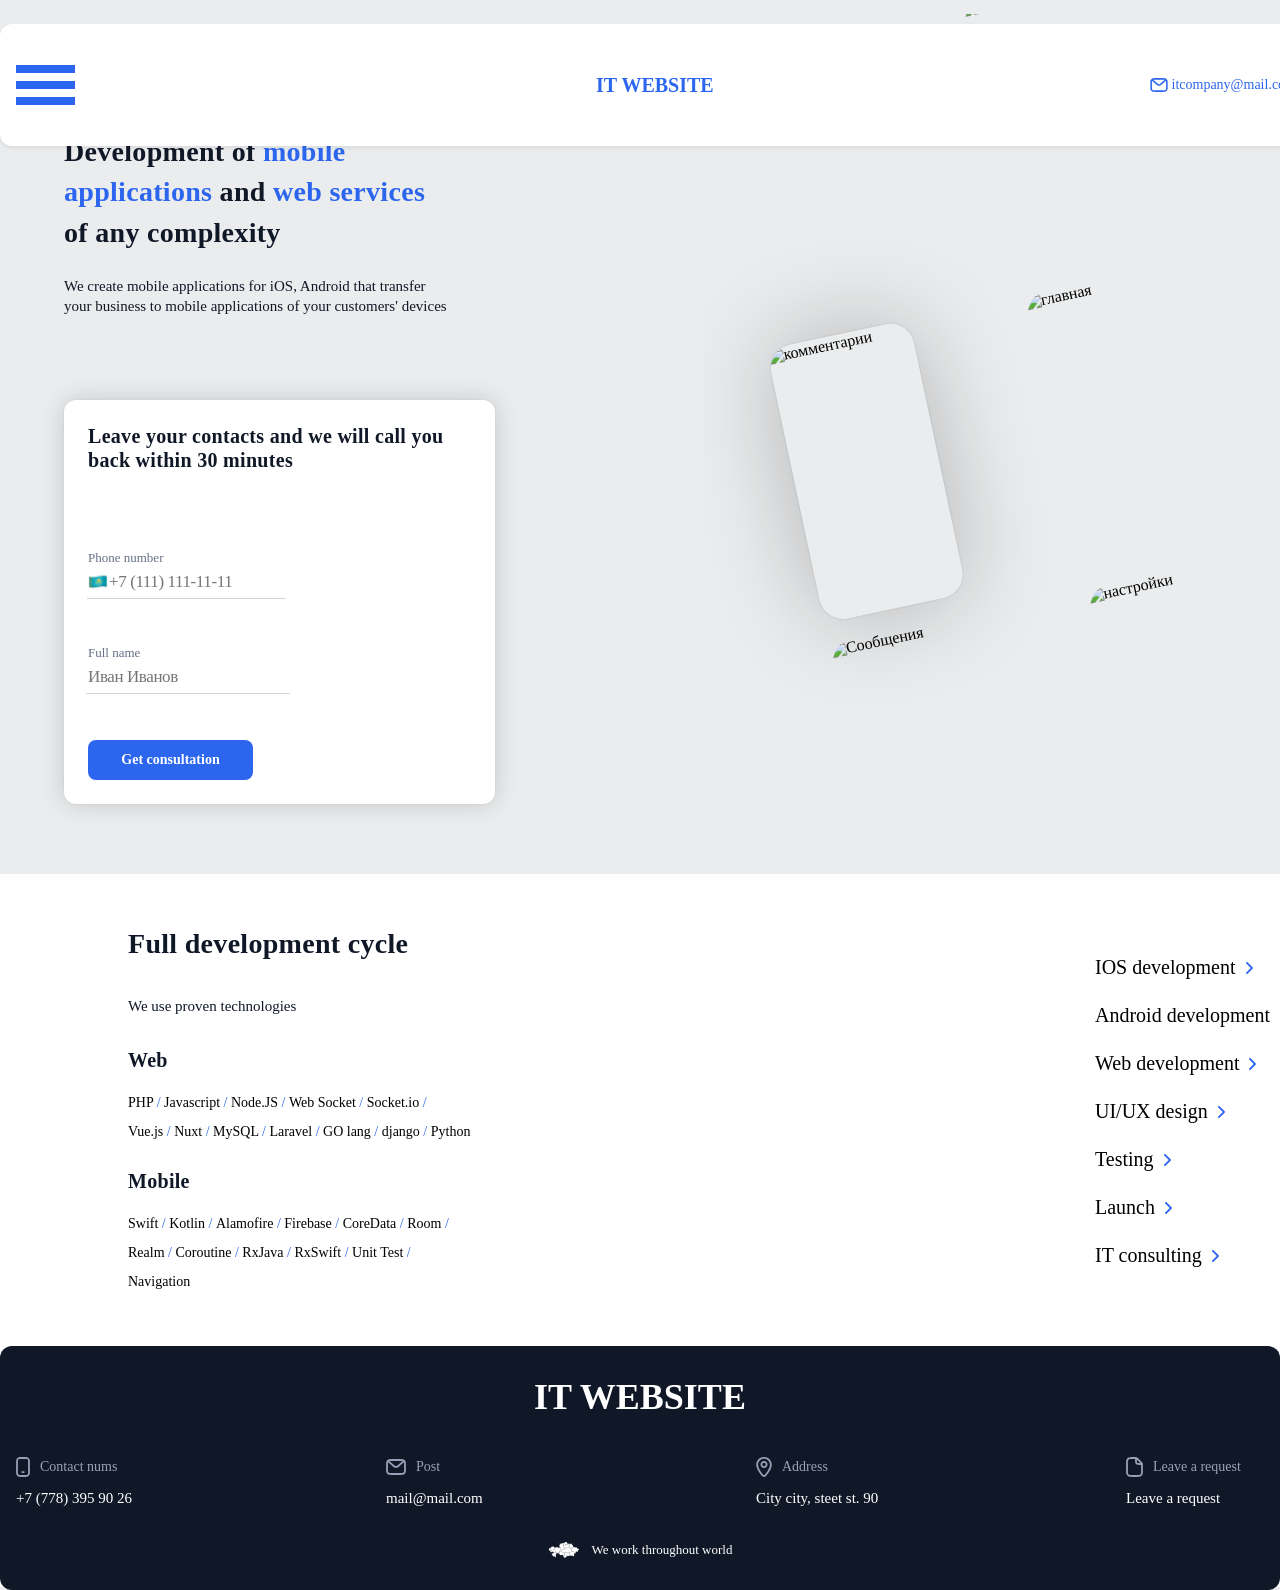
==== commit 0882adbc: "ЛБ5" ====
--- a/src/index.html
+++ b/src/index.html
@@ -13,6 +13,9 @@
 
 <body>
 <header class="header">
+    <div class="burger">
+        <div class="burger__menu"></div>
+    </div>
     <a class="logo text_color_blue" href="#">IT WEBSITE</a>
 
     <nav class="header__menu">
@@ -47,130 +50,136 @@
 </header>
 
 <section class="main">
-    <div class="main__description">
-        <h2 class="description__header header__text">
-            Development of
-            <span class="text_color_blue">mobile applications</span> and
-            <span class="text_color_blue">web services</span> of any complexity
-        </h2>
-
-        <p class="default__text">
-            We create mobile applications for iOS, Android that transfer your
-            business to mobile applications of your customers' devices
-        </p>
-    </div>
-
-    <article class="main__feedback">
-        <h3 class="subheader__text">
-            Leave your contacts and we will call you back<br />within 30 minutes
-        </h3>
-        <form class="feedback__form" action="" method="">
-            <div class="feedback__field">
-                <label for="feedback__phone" class="form__label"
-                >Phone number</label
-                >
-                <div class="feedback__field--phone">
-                    <img
-                            id="feedback_image"
-                            src="/src/assets/img/IconFlag.png"
-                            alt="FlagIcon"
-                    />
+    <div class="container">
+        <div class="main__description">
+            <h2 class="description__header header__text">
+                Development of
+                <span class="text_color_blue">mobile applications</span> and
+                <span class="text_color_blue">web services</span> of any complexity
+            </h2>
+
+            <p class="default__text">
+                We create mobile applications for iOS, Android that transfer your
+                business to mobile applications of your customers' devices
+            </p>
+        </div>
+
+        <article class="main__feedback">
+            <h3 class="subheader__text">
+                Leave your contacts and we will call you back within 30 minutes
+            </h3>
+            <form class="feedback__form" action="" method="">
+                <div class="feedback__field">
+                    <label for="feedback__phone" class="form__label"
+                    >Phone number</label
+                    >
+                    <div class="feedback__field--phone">
+                        <img
+                                id="feedback_image"
+                                src="/src/assets/img/IconFlag.png"
+                                alt="FlagIcon"
+                        />
+                        <input
+                                type="tel"
+                                id="feedback__phone"
+                                name="feedback__phone"
+                                placeholder="+7 (111) 111-11-11"
+                                required
+                        />
+                    </div>
+                </div>
+
+                <div class="feedback__field">
+                    <label for="feedback__name" class="form__label">Full name</label>
                     <input
-                            type="tel"
-                            id="feedback__phone"
-                            name="feedback__phone"
-                            placeholder="+7 (111) 111-11-11"
+                            type="text"
+                            id="feedback__name"
+                            name="feedback__name"
+                            placeholder="Иван Иванов"
                             required
                     />
                 </div>
-            </div>
-
-            <div class="feedback__field">
-                <label for="feedback__name" class="form__label">Full name</label>
-                <input
-                        type="text"
-                        id="feedback__name"
-                        name="feedback__name"
-                        placeholder="Иван Иванов"
-                        required
-                />
-            </div>
-            <button type="submit" class="feedback__button">
-                Get consultation
-            </button>
-        </form>
-    </article>
-
-    <div class="main__container">
-        <div class="main__background">
-            <img
-                    src="/src/assets/img/детали отзыва.jpg"
-                    alt="детали отзыва"
-                    class="background__image"
-            />
-            <img
-                    src="/src/assets/img/новый чат.jpg"
-                    alt="новый чат"
-                    class="background__image"
-            />
-            <img
-                    src="/src/assets/img/комментарии к отзыву.jpg"
-                    alt="комментарии"
-                    class="background__image main__image"
-            />
-            <img
-                    src="/src/assets/img/главная со списком организации.jpg"
-                    alt="главная"
-                    class="background__image"
-            />
-            <img
-                    src="/src/assets/img/Сообщения.jpg"
-                    alt="Сообщения"
-                    class="background__image"
-            />
-            <img
-                    src="/src/assets/img/настройки.jpg"
-                    alt="настройки"
-                    class="background__image"
-            />
+                <button type="submit" class="feedback__button">
+                    Get consultation
+                </button>
+            </form>
+        </article>
+
+        <div class="main__background__image">
+            <div class="main__background">
+                <img
+                        src="assets/img/детали отзыва.jpg"
+                        alt="детали отзыва"
+                        class="background__image"
+                />
+                <img
+                        src="assets/img/новый чат.jpg"
+                        alt="новый чат"
+                        class="background__image"
+                />
+                <img
+                        src="assets/img/комментарии к отзыву.jpg"
+                        alt="комментарии"
+                        class="background__image main__image"
+                />
+                <img
+                        src="assets/img/главная со списком организации.jpg"
+                        alt="главная"
+                        class="background__image"
+                />
+                <img
+                        src="assets/img/Сообщения.jpg"
+                        alt="Сообщения"
+                        class="background__image"
+                />
+                <img
+                        src="assets/img/настройки.jpg"
+                        alt="настройки"
+                        class="background__image"
+                />
+            </div>
         </div>
     </div>
 </section>
 
 <section class="development">
-    <div class="development__info">
+    <div class="container">
         <div class="development__technologies">
             <h2 class="header__text">Full development cycle</h2>
             <p class="default__text">We use proven technologies</p>
-            <h3 class="subheader__text">Web</h3>
-            <div class="development__tools">
-                <p class="tool">PHP</p>
-                <p class="tool">Javascript</p>
-                <p class="tool">Node.JS</p>
-                <p class="tool">Web Socket</p>
-                <p class="tool">Socket.io</p>
-                <p class="tool">Vue.js</p>
-                <p class="tool">Nuxt</p>
-                <p class="tool">MySQL</p>
-                <p class="tool">Laravel</p>
-                <p class="tool">GO lang</p>
-                <p class="tool">django</p>
-                <p class="tool">Python</p>
-            </div>
-            <h3 class="subheader__text development__space">Mobile</h3>
-            <div class="development__tools">
-                <p class="tool">Swift</p>
-                <p class="tool">Kotlin</p>
-                <p class="tool">Alamofire</p>
-                <p class="tool">Firebase</p>
-                <p class="tool">CoreData</p>
-                <p class="tool">Room</p>
-                <p class="tool">Realm</p>
-                <p class="tool">Coroutine</p>
-                <p class="tool">RxJava</p>
-                <p class="tool">RxSwift</p>
-                <p class="tool">Unit Test</p>
-                <p class="tool">Navigation</p>
+            <div class="techno__header">
+                <h3 class="subheader__text">Web</h3>
+                <div class="development__tools">
+                    <p class="tool">PHP</p>
+                    <p class="tool">Javascript</p>
+                    <p class="tool">Node.JS</p>
+                    <p class="tool">Web Socket</p>
+                    <p class="tool">Socket.io</p>
+                    <p class="tool">Vue.js</p>
+                    <p class="tool">Nuxt</p>
+                    <p class="tool">MySQL</p>
+                    <p class="tool">Laravel</p>
+                    <p class="tool">GO lang</p>
+                    <p class="tool">django</p>
+                    <p class="tool">Python</p>
+                </div>
+            </div>
+            <div class="techno__header">
+                <h3 class="subheader__text development__space">Mobile</h3>
+                <div class="development__tools">
+                    <p class="tool">Swift</p>
+                    <p class="tool">Kotlin</p>
+                    <p class="tool">Alamofire</p>
+                    <p class="tool">Firebase</p>
+                    <p class="tool">CoreData</p>
+                    <p class="tool">Room</p>
+                    <p class="tool">Realm</p>
+                    <p class="tool">Coroutine</p>
+                    <p class="tool">RxJava</p>
+                    <p class="tool">RxSwift</p>
+                    <p class="tool">Unit Test</p>
+                    <p class="tool">Navigation</p>
+                </div>
             </div>
         </div>
         <div class="development__categories">
@@ -229,532 +238,74 @@
     </div>
 </section>
 
-<section class="projects">
-    <div class="project__header">
-        <h2 class="header__text">
-            Developed more than <span class="text_color_blue">100</span> projects
-            in <span class="text_color_blue">15</span> industries
-        </h2>
-    </div>
-    <div class="project__list">
-        <article class="project__column">
-            <div class="project__item">
-                <img
-                        class="project__image"
-                        src="/src/assets/icons/social_media.svg"
-                />
-                <p>Social media</p>
-            </div>
-            <div class="project__item">
-                <img class="project__image" src="/src/assets/icons/fitness.svg" />
-                <p>Fitness and sport</p>
-            </div>
-            <div class="project__item">
-                <img class="project__image" src="/src/assets/icons/bank.svg" />
-                <p>Bank</p>
-            </div>
-            <div class="project__item">
-                <img
-                        class="project__image"
-                        src="/src/assets/icons/construction.svg"
-                />
-                <p>Construction</p>
-            </div>
-            <div class="project__item">
-                <img
-                        class="project__image"
-                        src="/src/assets/icons/game_projects.svg"
-                />
-                <p>Game projects</p>
-            </div>
-        </article>
-        <article class="project__column">
-            <div class="project__item">
-                <img class="project__image" src="/src/assets/icons/education.svg" />
-                <p>Education</p>
-            </div>
-            <div class="project__item">
-                <img class="project__image" src="/src/assets/icons/auto.svg" />
-                <p>Auto, transport</p>
-            </div>
-            <div class="project__item">
-                <img class="project__image" src="/src/assets/icons/medicine.svg" />
-                <p>Medicine, health</p>
-            </div>
-            <div class="project__item">
-                <img
-                        class="project__image"
-                        src="/src/assets/icons/restaurant.svg"
-                />
-                <p>Restaurants, food delivery</p>
-            </div>
-            <div class="project__item">
-                <img
-                        class="project__image"
-                        src="/src/assets/icons/marketplace.svg"
-                />
-                <p>Marketplaces</p>
-            </div>
-        </article>
-        <article class="project__column">
-            <div class="project__item">
-                <img class="project__image" src="/src/assets/icons/ar.svg" />
-                <p>AR technology</p>
-            </div>
-            <div class="project__item">
-                <img class="project__image" src="/src/assets/icons/tv.svg" />
-                <p>TV series</p>
-            </div>
-            <div class="project__item">
-                <img class="project__image" src="/src/assets/icons/startups.svg" />
-                <p>Startups</p>
-            </div>
-            <div class="project__item">
-                <img class="project__image" src="/src/assets/icons/religion.svg" />
-                <p>Religion</p>
-            </div>
-            <div class="project__item">
-                <img class="project__image" src="/src/assets/icons/online.svg" />
-                <p>Online cources</p>
-            </div>
-        </article>
-    </div>
-</section>
-
-<section class="clients">
-    <div class="cleints__header">
-        <h2 class="header__text">Projects we are proud of</h2>
-        <p class="default__text">
-            Our software development company is truly proud of the wonderful
-            clients we have worked with. We enjoy a long-term partnership
-        </p>
-    </div>
-    <div class="clients__companies">
-        <ul class="clients__list">
-            <li class="clients__item"><a href="#">I-teka</a></li>
-            <li class="clients__item"><a href="#">Dauletten</a></li>
-            <li class="clients__item"><a href="#">Guru Bosch</a></li>
-            <li class="clients__item"><a href="#">Santo</a></li>
-            <li class="clients__item"><a href="#">Home Credit Bank</a></li>
-            <li class="clients__item"><a href="#">BI Partners</a></li>
-            <li class="clients__item"><a href="#">Europharma</a></li>
-        </ul>
-        <button type="button" class="clients__button">
-            View 100 more projects
-        </button>
-    </div>
-
-    <div class="clents__iteka">
-        <div class="iteka__description">
-            <div class="iteka__header">
-                <h2 class="header__text">I-teka</h2>
-            </div>
-            <div class="iteka__underheader">
-                <div class="iteka__underdescription">
-                    <p class="default__text">
-                        The application is designed to search for drugs by availability
-                        in pharmacies in cities. During quarantine, the application
-                        helped many people,<br />which gives more value.
+<footer class="footer">
+    <div class="container">
+        <div class="footer__block">
+            <a href="#" class="footer__logo text_color_white">IT WEBSITE</a>
+            <div class="footer__main">
+                <article class="footer__item">
+                    <div class="footer__item__header">
+                        <img
+                                class="footer__icon icon__grayscale"
+                                src="/src/assets/icons/IconPhone.svg"
+                                alt="Icon"
+                        />
+                        <p class="form__label footer__text">Contact nums</p>
+                    </div>
+                    <p class="default__text text_color_white">+7 (778) 395 90 26</p>
+                </article>
+
+                <article class="footer__item">
+                    <div class="footer__item__header">
+                        <img
+                                class="footer__icon icon__grayscale"
+                                src="/src/assets/icons/IconEmail.svg"
+                                alt="Icon"
+                        />
+                        <p class="form__label footer__text">Post</p>
+                    </div>
+                    <p class="default__text text_color_white">mail@mail.com</p>
+                </article>
+
+                <article class="footer__item">
+                    <div class="footer__item__header">
+                        <img
+                                class="footer__icon icon__grayscale"
+                                src="/src/assets/icons/IconGeo.svg"
+                                alt="Icon"
+                        />
+                        <p class="form__label footer__text">Address</p>
+                    </div>
+                    <p class="default__text text_color_white">
+                        City city, steet st. 90
                     </p>
-                </div>
-                <div class="iteka__list">
-                    <div class="development__tools">
-                        <p class="tool">Business analysis</p>
-                        <p class="tool">iOS</p>
-                        <p class="tool">Android</p>
-                        <p class="tool">QA</p>
-                        <p class="tool">UI/UX Design</p>
-                    </div>
-                </div>
-                <div class="iteka__info">
-                    <div class="iteka__category">
-                        <img
-                                class="iteka__icon"
-                                src="/src/assets/icons/IconGeo.svg"
-                                alt="GeoPosition"
-                        />
-                        <p class="iteka__text default__text">Kazakhstan</p>
-                    </div>
-                    <div class="iteka__category">
-                        <img
-                                class="iteka__icon"
-                                src="/src/assets/icons/IconCase.svg"
-                                alt="SuitCase"
-                        />
-                        <p class="iteka__text default__text">Medicine</p>
-                    </div>
-                </div>
-                <div class="iteka__users">
-                    <div class="users__growth">
-                        <h3 class="subheader__text">400%</h3>
-                        <p class="form__label">User Growth</p>
-                    </div>
-                    <div class="users__active">
-                        <h3 class="subheader__text">+ 200 000</h3>
-                        <p class="form__label">Active Users</p>
-                    </div>
-                </div>
-                <div class="iteka__stores">
-                    <img src="/src/assets/img/AppStore.png" class="clients__app" />
-                    <img src="/src/assets/img/GooglePlay.png" class="clients__app" />
-                </div>
-            </div>
-        </div>
-        <div class="iteka__image">
-            <img class="aside__image" src="/src/assets/img/i-teka.png" />
-        </div>
-    </div>
-</section>
-
-<section class="contact">
-    <div class="contact__block">
-        <div class="contact__text">
-            <h3 class="header__text text_color_white">
-                Let's discuss<br />Your project
-            </h3>
-            <p class="default__text text_color_white">
-                Let's figure out how to create an effective application,<br />its
-                cost and terms of its development
-            </p>
-        </div>
-        <article class="contact__feedback">
-            <form class="contact__form" action="" method="">
-                <div class="fields">
-                    <div class="feedback__field">
-                        <label for="contact__phone" class="form__label"
-                        >Best phone number</label
-                        >
-                        <img
-                                id="feedback__image"
-                                src="/src/assets/img/IconFlag.png"
-                                alt="FlagIcon"
-                        />
-                        <input
-                                type="tel"
-                                id="contact__phone"
-                                name="contact__phone"
-                                placeholder="+7 (111) 111-11-11"
-                                required
-                        />
-                    </div>
-
-                    <div class="feedback__field">
-                        <label for="contact__name" class="form__label">Full name</label>
-                        <input
-                                type="text"
-                                id="contact__name"
-                                name="contact__name"
-                                placeholder="Иван Иванов"
-                                required
-                        />
-                    </div>
-                </div>
-
-                <button type="submit" class="contact__button">
-                    Discuss the project
-                </button>
-            </form>
-        </article>
-    </div>
-</section>
-
-<section class="development__stages">
-    <div class="development__stages__text">
-        <h3 class="header__text">Application Development Stages</h3>
-    </div>
-    <div class="item__blocks">
-        <article class="item__column">
-            <div class="stage__item">
-                <div class="stage__item__header">
-                    <h4 class="stage__header">Analysis</h4>
-                    <img class="stage__image" src="/src/assets/icons/planing.svg" />
-                </div>
-                <p class="default__text">
-                    We write technical specifications for development, taking into
-                    account the business processes and technologies of the customer
-                    and the needs of users.
+                </article>
+
+                <article class="footer__item">
+                    <div class="footer__item__header">
+                        <img
+                                class="footer__icon"
+                                src="/src/assets/icons/IconFile.svg"
+                                alt="Icon"
+                        />
+                        <p class="form__label footer__text">Leave a request</p>
+                    </div>
+                    <p class="default__text text_color_white">Leave a request</p>
+                </article>
+            </div>
+            <div class="footer__bottom">
+                <img
+                        class="footer__map"
+                        src="/src/assets/icons/Map.svg"
+                        alt="Map"
+                />
+                <p class="default__text text_color_white">
+                    We work throughout world
                 </p>
             </div>
-            <div class="stage__item">
-                <div class="stage__item__header">
-                    <h4 class="stage__header">Design</h4>
-                    <img
-                            class="stage__image"
-                            src="/src/assets/icons/graphic_design.svg"
-                    />
-                </div>
-                <p class="default__text">
-                    We adapt the customer's corporate identity to the platform
-                    guidelines. We draw convenient and understandable interfaces.
-                </p>
-            </div>
-            <div class="stage__item">
-                <div class="stage__item__header">
-                    <h4 class="stage__header">Development</h4>
-                    <img
-                            class="stage__image"
-                            src="/src/assets/icons/computer_coding.svg"
-                    />
-                </div>
-                <p class="default__text">
-                    We create an extensible architecture, write clean and stable code.
-                    We integrate with customer technologies.
-                </p>
-            </div>
-        </article>
-        <article class="item__column">
-            <div class="stage__item">
-                <div class="stage__item__header">
-                    <h4 class="stage__header">Testing</h4>
-                    <img class="stage__image" src="/src/assets/icons/security.svg" />
-                </div>
-                <p class="default__text">
-                    We carry out functional testing and do bug fixes. We adapt the
-                    application to different phone resolutions
-                </p>
-            </div>
-            <div class="stage__item">
-                <div class="stage__item__header">
-                    <h4 class="stage__header">Launching</h4>
-                    <img class="stage__image" src="/src/assets/icons/hosting.svg" />
-                </div>
-                <p class="default__text">
-                    We design the application page and publish it in the App Store and
-                    Google Play stores.
-                </p>
-            </div>
-            <div class="stage__item">
-                <div class="stage__item__header">
-                    <h4 class="stage__header">Support</h4>
-                    <img
-                            class="stage__image"
-                            src="/src/assets/icons/application.svg"
-                    />
-                </div>
-                <p class="default__text">
-                    We monitor the stability of the application, update it for new
-                    devices and versions of iOS and Android.
-                </p>
-            </div>
-        </article>
-    </div>
-</section>
-
-<section class="company__about">
-    <div class="company__block">
-        <div class="company__text">
-            <h3 class="header__text">Our team</h3>
-            <p class="default__text">
-                Thousand is a full-cycle digital production company with its own
-                product analytics, design, web and mobile development.
-            </p>
-            <div class="company__stats">
-                <div class="stats">
-                    <h3 class="header__text">28</h3>
-                    <p class="form__label">team members</p>
-                </div>
-                <div class="stats">
-                    <h3 class="header__text">+100</h3>
-                    <p class="form__label">projects</p>
-                </div>
-                <div class="stats">
-                    <h3 class="header__text">7 years</h3>
-                    <p class="form__label">in IT sphere</p>
-                </div>
-            </div>
-            <p class="default__text">
-                All the necessary specialists - from a designer to a tester - are on
-                our staff. We hire the best specialists in the market. It's
-                expensive but worth it
-            </p>
-        </div>
-        <div class="company__video">
-            <img src="/src/assets/img/future_video.jpg" alt="future_video" />
-            <img
-                    class="video__button"
-                    src="/src/assets/icons/PlayButton.svg"
-                    alt="play_video"
-            />
-        </div>
-    </div>
-</section>
-
-<section class="book__advert">
-    <div class="book__container">
-        <div class="book__info">
-            <div class="book__advert__text">
-                <h3 class="header__text text_color_white">
-                    Get the book for free by leaving your contacts
-                </h3>
-            </div>
-            <article class="book__advert__form">
-                <form class="book__form" action="" method="">
-                    <div class="book__fields">
-                        <div class="book__field">
-                            <div class="book__phone__field">
-                                <label for="book__phone" class="form__label">
-                                    Phone number
-                                </label>
-                                <img
-                                        id="book__image"
-                                        src="/src/assets/img/IconFlag.png"
-                                        alt="FlagIcon"
-                                />
-                                <input
-                                        type="tel"
-                                        id="book__phone"
-                                        name="book__phone"
-                                        placeholder="+7 (111) 111-11-11"
-                                        required
-                                />
-                            </div>
-
-                            <div class="book__name__field">
-                                <input
-                                        type="text"
-                                        id="book__name"
-                                        class="book__form-name"
-                                        name="book__name"
-                                        placeholder="Your full name"
-                                        required
-                                />
-                            </div>
-                        </div>
-
-                        <div class="book__email__field">
-                            <label for="book__email" class="form__label">email</label>
-                            <input
-                                    type="email"
-                                    id="book__email"
-                                    name="book__email"
-                                    placeholder="mail@mail.com"
-                                    required
-                            />
-                        </div>
-
-                        <button type="submit" class="book__button">
-                            Send my ebook to my mail
-                        </button>
-                    </div>
-                </form>
-            </article>
-        </div>
-        <div class="book__image">
-            <img src="/src/assets/img/Book.png" alt="book" />
-        </div>
-    </div>
-</section>
-
-<section class="faq">
-    <div class="faq__container">
-        <div class="faq__text">
-            <h3 class="header__text">FAQ</h3>
-        </div>
-        <div class="faq__questions">
-            <article class="question__column">
-                <div class="question">
-                    <h4 class="stage__header">
-                        What is the cost of a mobile application?
-                    </h4>
-                    <img
-                            class="faq__image"
-                            src="/src/assets/icons/IconPlus.svg"
-                            alt="open_block"
-                    />
-                </div>
-                <div class="question border__bottom">
-                    <h4 class="stage__header">
-                        Do you provide a guarantee for the mobile application?
-                    </h4>
-                    <img
-                            class="faq__image"
-                            src="/src/assets/icons/IconPlus.svg"
-                            alt="open_block"
-                    />
-                </div>
-            </article>
-            <article class="question__column">
-                <div class="question">
-                    <h4 class="stage__header">How long will development take?</h4>
-                    <img
-                            class="faq__image"
-                            src="/src/assets/icons/IconPlus.svg"
-                            alt="open_block"
-                    />
-                </div>
-                <div class="question border__bottom">
-                    <h4 class="stage__header">
-                        I will not tell my idea, do you guarantee confidentiality?
-                    </h4>
-                    <img
-                            class="faq__image"
-                            src="/src/assets/icons/IconPlus.svg"
-                            alt="open_block"
-                    />
-                </div>
-            </article>
-        </div>
-    </div>
-
-    <footer class="footer">
-        <a href="#" class="footer__logo logo text_color_white">IT WEBSITE</a>
-        <div class="footer__main">
-            <article class="footer__item">
-                <div class="footer__item__header">
-                    <img
-                            class="footer__icon icon__grayscale"
-                            src="/src/assets/icons/IconPhone.svg"
-                            alt="Icon"
-                    />
-                    <p class="form__label footer__text">Contact nums</p>
-                </div>
-                <p class="default__text text_color_white">+7 (778) 395 90 26</p>
-            </article>
-
-            <article class="footer__item">
-                <div class="footer__item__header">
-                    <img
-                            class="footer__icon icon__grayscale"
-                            src="/src/assets/icons/IconEmail.svg"
-                            alt="Icon"
-                    />
-                    <p class="form__label footer__text">Post</p>
-                </div>
-                <p class="default__text text_color_white">mail@mail.com</p>
-            </article>
-
-            <article class="footer__item">
-                <div class="footer__item__header">
-                    <img
-                            class="footer__icon icon__grayscale"
-                            src="/src/assets/icons/IconGeo.svg"
-                            alt="Icon"
-                    />
-                    <p class="form__label footer__text">Address</p>
-                </div>
-                <p class="default__text text_color_white">
-                    City city, steet st. 90
-                </p>
-            </article>
-
-            <article class="footer__item">
-                <div class="footer__item__header">
-                    <img
-                            class="footer__icon"
-                            src="/src/assets/icons/IconFile.svg"
-                            alt="Icon"
-                    />
-                    <p class="form__label footer__text">Leave a request</p>
-                </div>
-                <p class="default__text text_color_white">Leave a request</p>
-            </article>
-        </div>
-        <div class="footer__bottom">
-            <img class="footer__map" src="/src/assets/icons/Map.svg" alt="Map" />
-            <p class="default__text text_color_white">We work throughout world</p>
-        </div>
-    </footer>
-</section>
+        </div>
+    </div>
+</footer>
 <script src="index.js"></script>
 </body>
-</html>+</html>
--- a/src/assets/styles/style.css
+++ b/src/assets/styles/style.css
@@ -2,1050 +2,1514 @@
 @import "./fonts.css";
 @import "./utils.css";
 
-body {
-    margin: 0;
-    padding: 0;
-    padding-top: 24px;
-    overflow-x: hidden;
-    width: 100%;
-    background-color: rgb(235, 236, 237);
+@media (max-width: 767px) {
+    body {
+        margin: 0;
+        padding: 0;
+        display: flex;
+        flex-direction: column;
+        align-items: center;
+        padding-top: 24px;
+        width: 100%;
+        background-color: rgb(235, 236, 237);
+    }
+
+    .container {
+        width: 100%;
+        height: 100%;
+        padding: 40px 30px;
+        overflow: hidden;
+    }
+
+    .header {
+        margin: 0;
+        background-color: white;
+        box-shadow: 0px 2px 4px rgba(0, 0, 0, 0.08);
+        padding: 16px;
+        height: 90px;
+        width: 99%;
+        max-width: 720px;
+        border-radius: 12px;
+        z-index: 3;
+        display: flex;
+        align-items: center;
+    }
+
+    .burger {
+        position: absolute;
+        display: flex;
+        justify-content: flex-start;
+        align-items: center;
+        cursor: pointer;
+        height: 20px;
+        margin-left: 0;
+    }
+
+    .burger__menu {
+        display: block;
+        z-index: 4;
+        background-color: #2d66ee;
+        width: 40px;
+        height: 4px;
+    }
+
+    .burger__menu::before,
+    .burger__menu::after {
+        content: "";
+        position: absolute;
+        display: block;
+        width: 40px;
+        height: 4px;
+        background-color: #2d66ee;
+    }
+
+    .burger__menu::before {
+        margin-top: 8px;
+    }
+
+    .burger__menu::after {
+        margin-top: -8px;
+    }
+
+    .logo {
+        width: 100%;
+        font-family: Inter;
+        font-style: normal;
+        font-size: 20px;
+        font-weight: 700;
+        text-decoration: none;
+        text-align: center;
+    }
+
+    .text_color_blue {
+        color: #2d66ee;
+    }
+
+    .header__menu {
+        display: none;
+    }
+
+    .header__contacts {
+        display: none;
+    }
+
+    .main {
+        width: 100%;
+        height: auto;
+        background-color: rgb(235, 236, 237);
+        display: flex;
+        justify-content: center;
+    }
+
+    .main .container {
+        padding-right: 0;
+        padding-bottom: 0;
+        padding-top: 70px;
+        min-height: 1000px;
+        max-height: 1227px;
+        display: flex;
+        flex-direction: column;
+        justify-content: space-between;
+        align-items: center;
+    }
+
+    .main__description {
+        width: 100%;
+        height: auto;
+        min-height: 150px;
+        margin: 0;
+        display: flex;
+        flex-direction: column;
+        justify-content: space-between;
+        padding-right: 30px;
+        max-width: 600px;
+    }
+
+    .header__text {
+        margin: 0;
+        padding: 0;
+        font-size: 28px;
+        font-weight: 700;
+        line-height: 144%;
+        letter-spacing: 0.3px;
+        text-align: left;
+        font-family: Inter;
+        color: rgba(16, 24, 40, 1);
+    }
+
+    .default__text {
+        font-family: SFProText;
+        font-size: 15px;
+        font-weight: 500;
+        line-height: 20px;
+        text-align: left;
+        color: rgba(16, 24, 40, 1);
+        margin: 0;
+    }
+
+    .main__feedback {
+        position: absolute;
+        margin-top: 650px;
+        z-index: 2;
+        display: flex;
+        flex-direction: column;
+        justify-content: space-between;
+        width: 90%;
+        max-width: 600px;
+        height: auto;
+        min-height: 350px;
+        padding: 24px;
+        background-color: white;
+        order: 3;
+        border-radius: 12px;
+        box-shadow: 0px 0px 2px rgba(0, 0, 0, 0.08),
+        0px 0px 24px rgba(0, 0, 0, 0.16);
+    }
+
+    .subheader__text {
+        font-family: Inter;
+        font-size: 20px;
+        font-weight: 700;
+        line-height: 24px;
+        letter-spacing: 0.3px;
+        text-align: left;
+        color: rgba(16, 24, 40, 1);
+        margin: 0;
+    }
+
+    .feedback__form {
+        display: flex;
+        flex-direction: column;
+        justify-content: space-between;
+        align-items: flex-start;
+        width: 100%;
+        height: 215px;
+    }
+
+    .feedback__field {
+        display: flex;
+        flex-direction: column;
+        width: 100%;
+        height: auto;
+    }
+
+    .form__label {
+        color: rgba(102, 112, 133, 1);
+        font-family: SFProText;
+        font-size: 13px;
+        font-weight: 500;
+        line-height: 16px;
+        text-align: left;
+    }
+
+    #feedback__phone {
+        padding-left: 22px;
+        width: 80%;
+        min-width: 175px;
+        height: 30px;
+        border: none;
+        border-bottom: 1px solid rgba(208, 213, 221, 1);
+        font-family: SFProText;
+        font-size: 17px;
+        font-weight: 400;
+        line-height: 22px;
+        letter-spacing: -0.4px;
+        text-align: left;
+        color: rgba(16, 24, 40, 1);
+    }
+
+    #feedback__name {
+        min-width: 175px;
+        width: 80%;
+        height: 30px;
+        border: none;
+        margin-left: -2px;
+        padding-left: 2px;
+        border-bottom: 1px solid rgba(208, 213, 221, 1);
+        font-family: SFProText;
+        font-size: 17px;
+        font-weight: 400;
+        line-height: 22px;
+        letter-spacing: -0.4px;
+        text-align: left;
+        color: rgba(16, 24, 40, 1);
+    }
+
+    #feedback_image {
+        position: absolute;
+        margin-top: 6px;
+        width: 20px;
+        height: 20px;
+    }
+
+    .feedback__button {
+        width: 165px;
+        height: 40px;
+        border: none;
+        background-color: #2d66ee;
+        padding: 11px 24px;
+        color: white;
+        text-align: center;
+        cursor: pointer;
+        border-radius: 8px;
+        font-family: SFProText;
+        font-size: 14px;
+        font-weight: 700;
+    }
+
+    .feedback__button:hover {
+        background-color: #0f52ee;
+    }
+
+    .main__background__image {
+        padding: 0;
+        height: 867px;
+        margin-top: 20px;
+        margin-left: 50%;
+        order: 2;
+    }
+
+    .main__background {
+        padding-left: 70px;
+        padding-right: 70px;
+        width: 440px;
+        display: flex;
+        flex-wrap: wrap;
+        justify-content: space-between;
+        transform: rotate(-12deg);
+    }
+
+    .background__image {
+        margin-bottom: 20px;
+        width: 137px;
+        height: auto;
+        border-radius: 24px;
+    }
+
+    .main__image {
+        width: 146px;
+        box-shadow: 0px 0px 96px 0px rgba(0, 0, 0, 0.24),
+        0px 0px 2px 0px rgba(0, 0, 0, 0.16);
+    }
+
+    .development {
+        width: 100%;
+        height: auto;
+        background-color: white;
+        display: flex;
+        justify-content: center;
+    }
+
+    .development .container {
+        display: flex;
+        flex-direction: column;
+        justify-content: space-between;
+        align-items: flex-start;
+        gap: 32px;
+        max-width: 600px;
+    }
+
+    .development__technologies {
+        width: 100%;
+        height: auto;
+        gap: 32px;
+        display: flex;
+        flex-direction: column;
+        justify-content: space-between;
+        align-items: flex-start;
+    }
+
+    .techno__header {
+        display: flex;
+        height: auto;
+        flex-direction: column;
+        justify-content: space-between;
+        gap: 16px;
+    }
+
+    .development__tools {
+        margin: 0;
+        padding: 0;
+        width: 100%;
+        height: auto;
+        display: flex;
+        flex-wrap: wrap;
+        justify-content: flex-start;
+        align-items: center;
+    }
+
+    .tool {
+        font-family: SFProText;
+        font-size: 14px;
+        font-weight: 500;
+        line-height: 1.1px;
+    }
+
+    .tool:after {
+        content: " /\00A0";
+        color: #2d66ee;
+    }
+
+    .tool:last-child:after {
+        content: "";
+    }
+
+    .development__categories {
+        width: 233px;
+        height: 340px;
+        display: flex;
+        flex-direction: column;
+        align-items: flex-start;
+        justify-content: space-between;
+    }
+
+    .development__arrow {
+        margin-left: 10px;
+    }
+
+    .development__list {
+        list-style-type: none;
+        padding: 0;
+    }
+
+    .development__item {
+        display: flex;
+        align-items: center;
+        justify-content: flex-start;
+        height: 48px;
+    }
+
+    .development__item a {
+        font-family: SFProText;
+        font-size: 20px;
+        color: black;
+        text-decoration: none;
+    }
+
+    .development__item a:hover {
+        color: black;
+        font-weight: 600;
+        text-decoration: none;
+        border-bottom: 1px solid #2d66ee;
+    }
+
+    .text_color_white {
+        color: white;
+    }
+
+    .footer {
+        width: 100%;
+        height: auto;
+        background-color: white;
+    }
+
+    .footer .container {
+        margin: 0;
+        padding: 0;
+    }
+
+    .footer__block {
+        display: flex;
+        flex-direction: column;
+        align-items: center;
+        justify-content: space-between;
+        gap: 32px;
+        background-color: #101828;
+        border-radius: 12px;
+        padding-top: 32px;
+        padding-bottom: 32px;
+        width: 100%;
+    }
+
+    .footer__logo {
+        margin-top: 10px;
+        padding: 0;
+        width: 217px;
+        height: 36px;
+        font-family: Inter;
+        font-size: 36px;
+        font-weight: 700;
+        line-height: 18px;
+        text-align: center;
+        text-decoration: none;
+    }
+
+    .footer__main {
+        display: flex;
+        flex-wrap: wrap;
+        flex-direction: column;
+        align-items: center;
+        align-content: center;
+        justify-content: space-between;
+        width: 100%;
+        height: 142px;
+        padding-left: 10px;
+    }
+
+    .footer__item {
+        display: flex;
+        flex-direction: column;
+        justify-content: space-around;
+        align-items: flex-start;
+        max-width: 155px;
+        width: auto;
+        margin: 0 13%;
+        height: 54px;
+        gap: 8px;
+    }
+
+    .footer__item__header {
+        display: flex;
+        align-items: center;
+        justify-content: center;
+    }
+
+    .icon__grayscale {
+        filter: grayscale(90%) brightness(160%);
+    }
+
+    .footer__text {
+        font-family: SFProText;
+        font-size: 14px;
+        font-weight: 500;
+        line-height: 18px;
+        text-align: left;
+        margin-left: 10px;
+        margin-top: 0;
+        margin-bottom: 0;
+        color: rgba(152, 162, 179, 1);
+    }
+
+    .footer__bottom {
+        display: flex;
+        justify-content: center;
+        align-items: center;
+        gap: 12px;
+    }
+
+    .footer__bottom p {
+        font-family: SFProText;
+        font-size: 13px;
+        font-weight: 400;
+        line-height: 16px;
+        text-align: left;
+    }
 }
 
-.header {
-    background-color: white;
-    box-shadow: 0px 2px 4px rgba(0, 0, 0, 0.08);
-    padding: 16px 24px;
-    height: 56px;
-    width: 1135px;
-    margin-left: 108px;
-    border-radius: 12px;
-    z-index: 3;
-    display: flex;
-    align-items: center;
-    justify-content: space-between;
-    position: fixed;
+@media (min-width: 768px) and (max-width: 1439px) {
+    body {
+        margin: 0;
+        padding: 0;
+        padding-top: 24px;
+        width: 100%;
+        background-color: rgb(235, 236, 237);
+    }
+
+    .container {
+        padding-left: 10%;
+        width: 100%;
+        height: 100%;
+        max-width: 1420px;
+    }
+
+    .header {
+        margin: 0;
+        position: absolute;
+        background-color: white;
+        box-shadow: 0px 2px 4px rgba(0, 0, 0, 0.08);
+        padding: 16px;
+        height: 90px;
+        width: 100%;
+        max-width: 1400px;
+        border-radius: 12px;
+        z-index: 3;
+        display: flex;
+        align-items: center;
+        justify-content: space-between;
+    }
+
+    .burger {
+        display: flex;
+        justify-content: flex-start;
+        align-items: center;
+        cursor: pointer;
+        width: 200px;
+        height: 40px;
+    }
+
+    .burger__menu {
+        display: block;
+        z-index: 4;
+        background-color: #2d66ee;
+        width: 59px;
+        height: 8px;
+    }
+
+    .burger__menu::before,
+    .burger__menu::after {
+        content: "";
+        position: absolute;
+        display: block;
+        width: 59px;
+        height: 8px;
+        background-color: #2d66ee;
+    }
+
+    .burger__menu::before {
+        margin-top: 16px;
+    }
+
+    .burger__menu::after {
+        margin-top: -16px;
+    }
+
+    .logo {
+        min-width: 120px;
+        font-family: Inter;
+        font-style: normal;
+        font-size: 20px;
+        font-weight: 700;
+        text-decoration: none;
+    }
+
+    .text_color_blue {
+        color: #2d66ee;
+    }
+
+    .header__menu {
+        display: none;
+    }
+
+    .header__contacts {
+        width: 200px;
+        display: flex;
+        align-items: center;
+        justify-content: flex-end;
+    }
+
+    .contacts__phone {
+        display: none;
+    }
+
+    .contacts__email {
+        display: flex;
+        align-items: center;
+        justify-content: flex-end;
+        margin-left: 1%;
+        width: 100%;
+        max-width: 170px;
+    }
+
+    .image__email {
+        height: 14px;
+        width: 18px;
+        margin-right: 2%;
+    }
+
+    .contacts__info {
+        font-family: SFProText;
+        font-size: 14px;
+        font-weight: 500;
+        padding: 0;
+        margin: 0;
+    }
+
+    .main {
+        margin: 0;
+        padding: 0;
+        width: 100%;
+        height: auto;
+        display: flex;
+        flex-direction: column;
+        align-items: center;
+        background-color: rgb(235, 236, 237);
+    }
+
+    .main .container {
+        padding-top: 108px;
+        height: auto;
+    }
+
+    .main__description {
+        width: 383px;
+        height: 204px;
+        display: flex;
+        flex-direction: column;
+        justify-content: space-between;
+    }
+
+    .header__text {
+        font-size: 28px;
+        font-weight: 700;
+        line-height: 144%;
+        margin: 0;
+        padding: 0;
+        letter-spacing: 0.3px;
+        text-align: left;
+        font-family: Inter;
+        color: rgba(16, 24, 40, 1);
+    }
+
+    .main .header__text {
+        width: 383px;
+        height: 120px;
+    }
+
+    .main .default__text {
+        width: 383px;
+        height: 60px;
+    }
+
+    .default__text {
+        font-family: SFProText;
+        font-size: 15px;
+        font-weight: 500;
+        line-height: 20px;
+        text-align: left;
+        color: rgba(16, 24, 40, 1);
+        margin: 0;
+    }
+
+    .main__feedback {
+        z-index: 2;
+        display: flex;
+        flex-direction: column;
+        justify-content: space-between;
+        width: 383px;
+        height: 356px;
+        margin-top: 64px;
+        padding: 24px;
+        background-color: white;
+        border-radius: 12px;
+        box-shadow: 0px 0px 2px rgba(0, 0, 0, 0.08),
+        0px 0px 24px rgba(0, 0, 0, 0.16);
+    }
+
+    .subheader__text {
+        font-family: Inter;
+        font-size: 20px;
+        font-weight: 700;
+        line-height: 24px;
+        letter-spacing: 0.3px;
+        text-align: left;
+        color: rgba(16, 24, 40, 1);
+        margin: 0;
+    }
+
+    .feedback__form {
+        display: flex;
+        flex-direction: column;
+        justify-content: space-between;
+        align-items: flex-start;
+        width: 295px;
+        height: 230px;
+    }
+
+    .feedback__field {
+        display: flex;
+        flex-direction: column;
+        width: 224px;
+        height: 54px;
+    }
+
+    .form__label {
+        color: rgba(102, 112, 133, 1);
+        font-family: SFProText;
+        font-size: 13px;
+        font-weight: 500;
+        line-height: 16px;
+        text-align: left;
+    }
+
+    #feedback__phone {
+        padding-left: 22px;
+        margin-left: -1px;
+        width: 175px;
+        height: 30px;
+        border: none;
+        border-bottom: 1px solid rgba(208, 213, 221, 1);
+        font-family: SFProText;
+        font-size: 17px;
+        font-weight: 400;
+        line-height: 22px;
+        letter-spacing: -0.4px;
+        text-align: left;
+        color: rgba(16, 24, 40, 1);
+    }
+
+    #feedback__name {
+        width: 200px;
+        height: 30px;
+        border: none;
+        margin-left: -2px;
+        padding-left: 2px;
+        border-bottom: 1px solid rgba(208, 213, 221, 1);
+        font-family: SFProText;
+        font-size: 17px;
+        font-weight: 400;
+        line-height: 22px;
+        letter-spacing: -0.4px;
+        text-align: left;
+        color: rgba(16, 24, 40, 1);
+    }
+
+    #feedback_image {
+        position: absolute;
+        margin-top: 6px;
+        width: 20px;
+        height: 20px;
+    }
+
+    .feedback__button {
+        width: 165px;
+        height: 40px;
+        border: none;
+        background-color: #2d66ee;
+        padding: 11px 24px;
+        color: white;
+        text-align: center;
+        cursor: pointer;
+        border-radius: 8px;
+        font-family: SFProText;
+        font-size: 14px;
+        font-weight: 700;
+    }
+
+    .feedback__button:hover {
+        background-color: #0f52ee;
+    }
+
+    .main__background__image {
+        height: 860px;
+        padding: 0;
+        overflow: hidden;
+        margin-top: -790px;
+        margin-left: 50%;
+    }
+
+    .main__background {
+        padding-left: 90px;
+        width: 400px;
+        height: 900px;
+        display: flex;
+        flex-wrap: wrap;
+        justify-content: space-between;
+        transform: rotate(-12deg);
+    }
+
+    .background__image {
+        margin-bottom: 20px;
+        width: 137px;
+        height: auto;
+        border-radius: 24px;
+    }
+
+    .main__image {
+        width: 146px;
+        box-shadow: 0px 0px 96px 0px rgba(0, 0, 0, 0.24),
+        0px 0px 2px 0px rgba(0, 0, 0, 0.16);
+    }
+
+    .development {
+        width: 100%;
+        height: auto;
+        background-color: white;
+    }
+
+    .development .container {
+        display: flex;
+        justify-content: space-between;
+        align-items: flex-end;
+        padding-top: 50px;
+        padding-right: 20px;
+        padding-bottom: 50px;
+        max-width: 1200px;
+    }
+
+    .development__technologies {
+        max-width: 345px;
+        max-height: 400px;
+        width: 50%;
+        gap: 32px;
+        height: auto;
+        display: flex;
+        flex-direction: column;
+        justify-content: space-between;
+        align-items: flex-start;
+    }
+
+    .techno__header {
+        display: flex;
+        flex-direction: column;
+        justify-content: space-between;
+        gap: 16px;
+    }
+
+    .development__tools {
+        margin: 0;
+        padding: 0;
+        width: 100%;
+        height: auto;
+        display: flex;
+        flex-wrap: wrap;
+        justify-content: flex-start;
+        align-items: center;
+    }
+
+    .tool {
+        font-family: SFProText;
+        font-size: 14px;
+        font-weight: 500;
+        line-height: 1.1px;
+    }
+
+    .tool:after {
+        content: " /\00A0";
+        color: #2d66ee;
+    }
+
+    .tool:last-child:after {
+        content: "";
+    }
+
+    .development__space {
+        margin-top: -10px;
+    }
+
+    .development__categories {
+        max-width: 233px;
+        width: 50%;
+        min-height: 340px;
+        height: auto;
+        display: flex;
+        flex-direction: column;
+        justify-content: space-between;
+    }
+
+    .development__arrow {
+        margin-left: 10px;
+    }
+
+    .development__list {
+        padding: 0;
+        list-style-type: none;
+    }
+
+    .development__item {
+        display: flex;
+        align-items: center;
+        justify-content: flex-start;
+        height: 48px;
+    }
+
+    .development__item a {
+        font-size: 20px;
+        color: black;
+        text-decoration: none;
+    }
+
+    .development__item a:hover {
+        color: black;
+        font-weight: 600;
+        text-decoration: none;
+        border-bottom: 1px solid #2d66ee;
+    }
+
+    .text_color_white {
+        color: white;
+    }
+
+    .footer {
+        width: 100%;
+        height: 241px;
+        background-color: white;
+    }
+
+    .footer .container {
+        padding: 0;
+        margin: 0;
+    }
+
+    .footer__block {
+        padding-top: 32px;
+        padding-bottom: 32px;
+        width: 100%;
+        display: flex;
+        flex-direction: column;
+        align-items: center;
+        justify-content: space-between;
+        gap: 32px;
+        background-color: #101828;
+        border-radius: 12px;
+    }
+
+    .footer__logo {
+        margin-top: 10px;
+        padding: 0;
+        width: 100%;
+        height: 36px;
+        font-family: Inter;
+        font-size: 36px;
+        font-weight: 700;
+        line-height: 18px;
+        text-align: center;
+        text-decoration: none;
+    }
+
+    .footer__main {
+        display: flex;
+        align-items: center;
+        align-content: center;
+        justify-content: space-between;
+        padding-left: 32px;
+        width: 100%;
+        height: 54px;
+    }
+
+    .footer__item__header {
+        display: flex;
+        align-items: center;
+        justify-content: center;
+    }
+
+    .icon__grayscale {
+        filter: grayscale(90%) brightness(160%);
+    }
+
+    .footer__item {
+        display: flex;
+        flex-direction: column;
+        justify-content: space-around;
+        align-items: flex-start;
+        width: 170px;
+        height: 54px;
+        gap: 8px;
+    }
+
+    .footer__text {
+        font-family: SFProText;
+        font-size: 14px;
+        font-weight: 500;
+        line-height: 18px;
+        text-align: left;
+        margin-left: 10px;
+        margin-top: 0;
+        margin-bottom: 0;
+        color: rgba(152, 162, 179, 1);
+    }
+
+    .footer__bottom {
+        display: flex;
+        justify-content: center;
+        align-items: center;
+        gap: 12px;
+    }
+
+    .footer__bottom p {
+        font-family: SFProText;
+        font-size: 13px;
+        font-weight: 400;
+        line-height: 16px;
+        text-align: left;
+    }
 }
 
-.logo {
-    font-family: Inter;
-    font-style: normal;
-    font-size: 20px;
-    font-weight: 700;
-    text-decoration: none;
+@media (min-width: 1440px) {
+    body {
+        margin: 0;
+        padding: 0;
+        padding-top: 24px;
+        width: 100%;
+        background-color: rgb(235, 236, 237);
+    }
+
+    .container {
+        padding-left: 108px;
+        padding-top: 108px;
+        width: 100%;
+        height: 100%;
+    }
+
+    .header {
+        background-color: white;
+        box-shadow: 0px 2px 4px rgba(0, 0, 0, 0.08);
+        padding: 16px 24px;
+        height: 56px;
+        max-width: 1600px;
+        width: 90%;
+        border-radius: 12px;
+        z-index: 3;
+        display: flex;
+        align-items: center;
+        justify-content: space-between;
+        position: fixed;
+        margin-left: 7%;
+    }
+
+    .burger {
+        display: none;
+    }
+
+    .logo {
+        min-width: 120px;
+        font-family: Inter;
+        font-style: normal;
+        font-size: 20px;
+        font-weight: 700;
+        text-decoration: none;
+    }
+
+    .text_color_blue {
+        color: #2d66ee;
+    }
+
+    .header__menu {
+        max-width: 314px;
+        margin-left: 5px;
+        margin-right: 5px;
+        width: 100%;
+        height: 18px;
+    }
+
+    .menu {
+        list-style-type: none;
+        display: flex;
+        justify-content: space-between;
+        padding: 0;
+        margin: 0;
+    }
+
+    .menu__item a {
+        color: #101828;
+        font-family: SFProText;
+        font-size: 14px;
+        font-weight: 500;
+        text-decoration: none;
+    }
+
+    .menu__item a:hover {
+        color: black;
+        font-weight: 600;
+        text-decoration: none;
+        border-bottom: 2px solid #2d66ee;
+    }
+
+    .header__contacts {
+        display: flex;
+        justify-content: space-around;
+        align-items: center;
+        width: 100%;
+        max-width: 500px;
+    }
+
+    .contacts__phone,
+    .contacts__email {
+        display: flex;
+        align-items: center;
+        justify-content: space-between;
+    }
+
+    .contacts__phone {
+        width: 100%;
+        max-width: 250px;
+    }
+
+    .contacts__email {
+        margin-left: 1%;
+        width: 100%;
+        max-width: 170px;
+    }
+
+    .image__email {
+        height: 16px;
+        width: 20px;
+    }
+
+    .image__phone {
+        height: 20px;
+        max-width: 20px;
+    }
+
+    .contacts__info {
+        font-family: SFProText;
+        font-size: 14px;
+        font-weight: 500;
+        padding: 0;
+        margin: 0;
+    }
+
+    .main {
+        margin: 0;
+        padding: 0;
+        width: 100%;
+        height: 817px;
+        background-color: rgb(235, 236, 237);
+    }
+
+    .main__description {
+        width: 600px;
+        height: 220px;
+    }
+
+    .header__text {
+        font-size: 36px;
+        font-weight: 700;
+        line-height: 51px;
+        letter-spacing: 0.3px;
+        text-align: left;
+        font-family: Inter;
+        color: rgba(16, 24, 40, 1);
+        margin: 0;
+        padding: 0;
+    }
+
+    .description__header {
+        margin-bottom: 30px;
+    }
+
+    .default__text {
+        font-family: SFProText;
+        font-size: 15px;
+        font-weight: 500;
+        line-height: 20px;
+        text-align: left;
+        color: rgba(16, 24, 40, 1);
+        margin: 0;
+    }
+
+    .main__feedback {
+        z-index: 2;
+        display: flex;
+        flex-direction: column;
+        justify-content: space-between;
+        width: 99%;
+        max-width: 676px;
+        height: 186px;
+        margin-top: 64px;
+        padding: 24px;
+        background-color: white;
+        border-radius: 12px;
+        box-shadow: 0px 0px 2px rgba(0, 0, 0, 0.08),
+        0px 0px 24px rgba(0, 0, 0, 0.16);
+    }
+
+    .main__feedback .subheader__text {
+        width: 500px;
+    }
+
+    .subheader__text {
+        font-family: Inter;
+        font-size: 20px;
+        font-weight: 700;
+        line-height: 24px;
+        letter-spacing: 0.3px;
+        text-align: left;
+        color: rgba(16, 24, 40, 1);
+        margin: 0;
+    }
+
+    .feedback__form {
+        display: flex;
+        width: 628px;
+        height: 58px;
+        opacity: 0px;
+    }
+
+    .feedback__field {
+        width: 224px;
+        height: 54px;
+    }
+
+    .form__label {
+        color: rgba(102, 112, 133, 1);
+        font-family: SFProText;
+        font-size: 13px;
+        font-weight: 500;
+        line-height: 16px;
+        text-align: left;
+    }
+
+    #feedback__phone {
+        padding-left: 22px;
+        margin-left: -1px;
+        width: 175px;
+        height: 30px;
+        border: none;
+        border-bottom: 1px solid rgba(208, 213, 221, 1);
+        font-family: SFProText;
+        font-size: 17px;
+        font-weight: 400;
+        line-height: 22px;
+        letter-spacing: -0.4px;
+        text-align: left;
+        color: rgba(16, 24, 40, 1);
+    }
+
+    #feedback__name {
+        width: 200px;
+        height: 30px;
+        border: none;
+        margin-left: -2px;
+        padding-left: 2px;
+        border-bottom: 1px solid rgba(208, 213, 221, 1);
+        font-family: SFProText;
+        font-size: 17px;
+        font-weight: 400;
+        line-height: 22px;
+        letter-spacing: -0.4px;
+        text-align: left;
+        color: rgba(16, 24, 40, 1);
+    }
+
+    #feedback_image {
+        position: absolute;
+        margin-top: 6px;
+        width: 20px;
+        height: 20px;
+    }
+
+    .feedback__button {
+        width: 132px;
+        height: 58px;
+        border: none;
+        background-color: #2d66ee;
+        padding: 11px 24px;
+        color: white;
+        text-align: left;
+        cursor: pointer;
+        border-radius: 8px;
+        font-family: SFProText;
+        font-size: 14px;
+        font-weight: 700;
+    }
+
+    .feedback__button:hover {
+        background-color: #0f52ee;
+    }
+
+    .main__background__image {
+        padding: 0;
+        height: 1390px;
+        overflow: hidden;
+        margin-top: -1150px;
+        margin-left: 600px;
+    }
+
+    .main__background {
+        width: 660px;
+        height: 600px;
+        display: flex;
+        flex-wrap: wrap;
+        justify-content: space-between;
+        transform: rotate(-12deg);
+    }
+
+    .background__image {
+        margin-bottom: 20px;
+        width: 290px;
+        height: auto;
+        border-radius: 24px;
+    }
+
+    .main__image {
+        width: 310px;
+        box-shadow: 0px 0px 96px 0px rgba(0, 0, 0, 0.24),
+        0px 0px 2px 0px rgba(0, 0, 0, 0.16);
+    }
+
+    .development {
+        width: 100%;
+        height: 618px;
+        background-color: white;
+    }
+
+    .development .container {
+        display: flex;
+        justify-content: space-between;
+        align-items: flex-start;
+        max-width: 1200px;
+        padding-right: 10px;
+    }
+
+    .development__technologies {
+        width: 496px;
+        height: 200px;
+    }
+
+    .development .header__text {
+        margin-bottom: 32px;
+    }
+
+    .development .default__text {
+        margin-bottom: 34px;
+    }
+
+    .development__tools {
+        margin: 0;
+        padding: 0;
+        width: 100%;
+        height: auto;
+        display: flex;
+        flex-wrap: wrap;
+        justify-content: flex-start;
+        align-items: center;
+    }
+
+    .tool {
+        font-family: SFProText;
+        font-size: 14px;
+        font-weight: 500;
+        line-height: 1.1px;
+    }
+
+    .tool:after {
+        content: " /\00A0";
+        color: #2d66ee;
+    }
+
+    .tool:last-child:after {
+        content: "";
+    }
+
+    .development__space {
+        margin-top: 32px;
+    }
+
+    .development .subheader__text {
+        margin-bottom: 23px;
+    }
+
+    .development__categories {
+        width: 233px;
+        height: 380px;
+    }
+
+    .development__arrow {
+        margin-left: 10px;
+    }
+
+    .development__list {
+        height: 100%;
+        margin: 0;
+        list-style-type: none;
+        display: flex;
+        flex-direction: column;
+        justify-content: space-between;
+    }
+
+    .development__item {
+        display: flex;
+        align-items: center;
+        justify-content: flex-start;
+        height: 40px;
+    }
+
+    .development__item a {
+        color: black;
+        text-decoration: none;
+    }
+
+    .development__item a:hover {
+        color: black;
+        font-weight: 600;
+        text-decoration: none;
+        border-bottom: 1px solid #2d66ee;
+    }
+
+    .text_color_white {
+        color: white;
+    }
+
+    .footer {
+        width: 100%;
+        background-color: white;
+        height: 230px;
+    }
+
+    .footer .container {
+        padding-top: 0;
+        padding-right: 20px;
+        max-width: 1600px;
+    }
+
+    .footer__block {
+        display: flex;
+        width: 100%;
+        height: 100%;
+        flex-direction: column;
+        align-items: center;
+        justify-content: space-between;
+        background-color: #101828;
+        padding: 24px;
+        border-radius: 12px;
+    }
+
+    .footer__logo {
+        margin: 0;
+        padding: 0;
+        max-width: 250px;
+        font-family: Inter;
+        font-size: 36px;
+        font-weight: 700;
+        line-height: 18px;
+        text-align: center;
+        text-decoration: none;
+    }
+
+    .footer__main {
+        display: flex;
+        align-items: center;
+        align-content: center;
+        justify-content: space-between;
+        width: 100%;
+        height: 54px;
+    }
+
+    .footer__item {
+        display: flex;
+        flex-direction: column;
+        justify-content: space-between;
+        align-items: flex-start;
+        min-width: 153px;
+        width: auto;
+        height: 34px;
+        gap: 8px;
+    }
+
+    .footer__item__header {
+        display: flex;
+        align-items: center;
+        justify-content: center;
+    }
+
+    .icon__grayscale {
+        filter: grayscale(90%) brightness(160%);
+    }
+
+    .footer__text {
+        font-family: SFProText;
+        font-size: 14px;
+        font-weight: 500;
+        line-height: 18px;
+        text-align: left;
+        margin-left: 10px;
+        margin-top: 0;
+        margin-bottom: 0;
+        color: rgba(152, 162, 179, 1);
+    }
+
+    .footer__bottom {
+        display: flex;
+        justify-content: center;
+        align-items: center;
+        gap: 12px;
+    }
+
+    .footer__bottom p {
+        font-family: SFProText;
+        font-size: 13px;
+        font-weight: 400;
+        line-height: 16px;
+        text-align: left;
+    }
 }
-
-.text_color_blue {
-    color: #2D66EE;
-}
-
-.header__menu {
-    width: 324px;
-    height: 18px;
-}
-
-.menu {
-    list-style-type: none;
-    display: flex;
-    justify-content: space-between;
-    padding: 0;
-    margin: 0;
-}
-
-.menu__item a {
-    color: #101828;
-    font-family: SFProText;
-    font-size: 14px;
-    font-weight: 500;
-    text-decoration: none;
-}
-
-.menu__item a:hover {
-    color: black;
-    font-weight: 600;
-    text-decoration: none;
-    border-bottom: 2px solid #2D66EE;
-}
-
-.header__contacts {
-    display: flex;
-    justify-content: center;
-    align-items: center;
-    gap: 32px;
-}
-
-.contacts__phone, .contacts__email {
-    display: flex;
-    align-items: center;
-    gap: 16px;
-}
-
-.image__email {
-    height: 16;
-    width: 20px
-}
-
-.image__phone {
-    height: 20px;
-    width: 20px
-}
-
-.contacts__info {
-    font-family: SFProText;
-    font-size: 14px;
-    font-weight: 500;
-    padding: 0;
-    margin: 0;
-}
-
-.main {
-    margin: 0;
-    padding: 0;
-    width: 100%;
-    height: 680px;
-    background-color: rgb(235, 236, 237);
-}
-
-.main__description {
-    width: 600px;
-    height: 220px;
-    margin-top: 160px;
-    margin-left: 108px;
-}
-
-.header__text {
-    font-size: 36px;
-    font-weight: 700;
-    line-height: 51px;
-    letter-spacing: 0.3px;
-    text-align: left;
-    font-family: Inter;
-    color: rgba(16, 24, 40, 1);
-}
-
-
-.default__text {
-    font-family: SFProText;
-    font-size: 15px;
-    font-weight: 500;
-    line-height: 20px;
-    text-align: left;
-    color: rgba(16, 24, 40, 1);
-    margin: 0;
-}
-
-.main__feedback {
-    z-index: 2;
-    display: flex;
-    flex-direction: column;
-    justify-content: space-between;
-    width: 676px;
-    height: 186px;
-    margin-top: 64px;
-    margin-bottom: 270px;
-    padding: 24px;
-    background-color: white;
-    margin-left: 108px;
-    border-radius: 12px;
-    box-shadow: 0px 0px 2px rgba(0, 0, 0, 0.08), 0px 0px 24px rgba(0, 0, 0, 0.16);
-}
-
-.main__container {
-    padding: 0;
-    height: 1390px;
-    overflow: hidden;
-    margin-top: -1450px;
-    margin-left: 750px;
-}
-
-.main__background {
-    width: 660px;
-    height: 600px;
-    display: flex;
-    flex-wrap: wrap;
-    justify-content: space-between;
-    transform: rotate(-12deg);
-}
-
-.background__image {
-    margin-bottom: 20px;
-    width: 290px;
-    height: auto;
-    border-radius: 24px;
-}
-
-.main__image {
-    width: 310px;
-    box-shadow: 0px 0px 96px 0px rgba(0, 0, 0, 0.24),
-    0px 0px 2px 0px rgba(0, 0, 0, 0.16);
-}
-
-.subheader__text {
-    font-family: Inter;
-    font-size: 20px;
-    font-weight: 700;
-    line-height: 24px;
-    letter-spacing: 0.3px;
-    text-align: left;
-    color: rgba(16, 24, 40, 1);
-    margin: 0;
-}
-
-.feedback__form {
-    display: flex;
-    width: 628px;
-    height: 58px;
-    opacity: 0px;
-}
-
-.feedback__field {
-    width: 224px;
-    height: 54px;
-}
-
-.form__label {
-    color: rgba(102, 112, 133, 1);
-    font-family: SFProText;
-    font-size: 13px;
-    font-weight: 500;
-    line-height: 16px;
-    text-align: left;
-
-}
-
-#feedback__phone {
-    padding-left: 22px;
-    margin-left: -1px;
-    width: 175px;
-    height: 30px;
-    border: none;
-    border-bottom: 1px solid rgba(208, 213, 221, 1);
-    font-family: SFProText;
-    font-size: 17px;
-    font-weight: 400;
-    line-height: 22px;
-    letter-spacing: -0.4px;
-    text-align: left;
-    color: rgba(16, 24, 40, 1);
-}
-
-#feedback__name {
-    width: 200px;
-    height: 30px;
-    border: none;
-    margin-left: -2px;
-    padding-left: 2px;
-    border-bottom: 1px solid rgba(208, 213, 221, 1);
-    font-family: SFProText;
-    font-size: 17px;
-    font-weight: 400;
-    line-height: 22px;
-    letter-spacing: -0.4px;
-    text-align: left;
-    color: rgba(16, 24, 40, 1);
-}
-
-#feedback_image {
-    position: absolute;
-    margin-top: 6px;
-    width: 20px;
-    height: 20px;
-}
-
-.feedback__button {
-    width: 132px;
-    height: 58px;
-    border: none;
-    background-color: #2D66EE;
-    padding: 11px 24px;
-    color: white;
-    text-align: left;
-    cursor: pointer;
-    border-radius: 8px;
-    font-family: SFProText;
-    font-size: 14px;
-    font-weight: 700;
-}
-
-.feedback__button:hover {
-    background-color: #0f52ee;
-}
-
-
-.development {
-    width: 100%;
-    height: 550px;
-    background-color: white;
-}
-
-.development__info {
-    display: flex;
-    justify-content: space-between;
-    align-items: flex-start;
-    padding-top: 80px;
-    width: 970px;
-    height: 450px;
-}
-
-.development__technologies {
-    margin-left: 108px;
-    width: 496px;
-    height: 200px;
-}
-
-.development .header__text {
-    margin-bottom: 32px;
-    margin-top: 0;
-}
-
-.development .default__text {
-    margin-bottom: 34px;
-}
-
-.development__tools {
-    margin: 0;
-    padding: 0;
-    width: 100%;
-    height: auto;
-    display: flex;
-    flex-wrap: wrap;
-    justify-content: flex-start;
-    align-items: center;
-}
-
-.tool {
-    line-height: 1.1px;
-}
-
-.tool:after {
-    content: " /\00A0";
-    color: #2D66EE;
-}
-
-.tool:last-child:after {
-    content: "";
-}
-
-.development__space {
-    margin-top: 32px;
-}
-
-.development .subheader__text {
-    margin-bottom: 23px;
-}
-
-.development__categories {
-    width: 233px;
-    height: 200px;
-}
-
-.development__arrow {
-    margin-left: 10px;
-}
-
-.development__list {
-    list-style-type: none;
-}
-
-.development__item {
-    display: flex;
-    align-items: center;
-    justify-content: flex-start;
-    height: 40px;
-}
-
-.development__item a {
-    color: black;
-    text-decoration: none;
-}
-
-.development__item a:hover {
-    color: black;
-    font-weight: 600;
-    text-decoration: none;
-    border-bottom: 1px solid #2D66EE;
-}
-
-
-.projects {
-    width: 100%;
-    height: 420px;
-    margin-left: 108px;
-}
-
-.project__header {
-    width: 467px;
-}
-
-.project__list {
-    display: flex;
-    justify-content: space-between;
-    align-items: flex-start;
-    width: 1223px;
-    height: 280px;
-}
-
-.project__column {
-    width: 391px;
-    height: 280px;
-    display: flex;
-    flex-direction: column;
-    justify-content: space-between;
-}
-
-.project__item {
-    display: flex;
-    align-items: center;
-    justify-content: flex-start;
-    width: 391px;
-    height: 44px;
-}
-
-.project__item p {
-    margin-left: 16px;
-}
-
-
-.clients {
-    width: 100%;
-    height: 792px;
-    margin-left: 106px;
-    margin-top: 120px;
-}
-
-.cleints__header {
-    width: 600px;
-    height: 130px;
-}
-
-.clients__companies {
-    display: flex;
-    align-items: center;
-    justify-content: space-between;
-    margin-top: 46px;
-    width: 1224px;
-    height: 58px;
-}
-
-.clients__list {
-    width: 801px;
-    height: 58px;
-    padding: 0;
-    display: flex;
-    flex-direction: row;
-    justify-content: space-around;
-    align-items: center;
-    list-style-type: none;
-}
-
-.clients__item {
-    display: flex;
-    align-items: center;
-    padding-left: 8px;
-    padding-right: 8px;
-    height: 58px;
-}
-
-.clients__item a {
-    color: black;
-    font-size: 17px;
-    text-decoration: none;
-}
-
-.clients__item a:hover {
-    color: black;
-    font-weight: 600;
-    text-decoration: none;
-    border-bottom: 1px solid #2D66EE;
-}
-
-.clients__button {
-    width: 207px;
-    height: 40px;
-    border: none;
-    background-color: rgba(45, 102, 238, 1);
-    padding: 11px 24px;
-    color: white;
-    text-align: center;
-    cursor: pointer;
-    border-radius: 8px;
-}
-
-.clients__button:hover {
-    background-color: #0f52ee;
-}
-
-
-.clents__iteka {
-    display: flex;
-    align-items: flex-start;
-    justify-content: space-around;
-    margin-top: 20px;
-    width: 1224px;
-    height: 449px;
-}
-
-.iteka__description {
-    width: 600px;
-    height: 449px;
-}
-
-.iteka__header {
-    margin: 0;
-}
-
-.iteka__underheader {
-    width: 600px;
-    height: 365px;
-    display: flex;
-    flex-direction: column;
-    justify-content: space-between;
-    align-items: flex-start;
-}
-
-.iteka__underdescription {
-    width: 600px;
-    height: 60px;
-}
-
-.iteka__list {
-    width: 496px;
-    height: 22px;
-}
-
-.iteka__image {
-    margin-top: 29px;
-    width: 600px;
-    height: 449px;
-}
-
-.iteka__info {
-    display: flex;
-    justify-content: space-between;
-    align-items: center;
-    width: 239px;
-    height: 24px;
-}
-
-.iteka__users {
-    display: flex;
-    justify-content: space-between;
-    align-items: center;
-    width: 252px;
-    height: 59px;
-}
-
-.iteka__stores {
-    display: flex;
-    justify-content: space-between;
-    align-items: center;
-    width: 300px;
-    height: 40px;
-}
-
-.iteka__category {
-    width: 112px;
-    height: 24px;
-    display: flex;
-    align-items: center;
-}
-
-.iteka__text {
-    margin-left: 8px;
-}
-
-.users__growth {
-    width: 79px;
-    height: 59px;
-}
-
-.users__active {
-    width: 129px;
-    height: 59px;
-}
-
-
-.text_color_white {
-    color: white;
-}
-
-.contact {
-    width: 100%;
-    height: 350px;
-    background-color: rgba(45, 102, 238, 1);
-    padding-top: 44px;
-    padding-bottom: 80px;
-}
-
-.contact__block {
-    width: 1224px;
-    height: 190px;
-    margin-left: 108px;
-    display: flex;
-    justify-content: space-between;
-    align-items: flex-start;
-}
-
-.contact__text {
-    display: flex;
-    flex-direction: column;
-    align-items: flex-start;
-    justify-content: space-between;
-    width: 600px;
-    height: 220px;
-}
-
-.contact__feedback {
-    width: 648px;
-    height: 190px;
-    background-color: white;
-    border-radius: 12px;
-    padding: 24px;
-    margin-top: 36px;
-}
-
-.fields {
-    width: 552px;
-    height: 78px;
-    display: flex;
-    justify-content: space-between;
-    align-items: center;
-}
-
-#feedback__image {
-    position: absolute;
-    margin-top: 32px;
-    margin-left: -120px;
-}
-
-#contact__phone {
-    padding-left: 20px;
-    width: 244px;
-    height: 40px;
-    border: none;
-    border-bottom: 1px solid rgba(208, 213, 221, 1);
-    font-family: SFProText;
-    font-size: 17px;
-    font-weight: 400;
-    line-height: 22px;
-    letter-spacing: -0.4px;
-    text-align: left;
-    color: rgba(16, 24, 40, 1);
-}
-
-#contact__name {
-    width: 244px;
-    height: 40px;
-    border: none;
-    border-bottom: 1px solid rgba(208, 213, 221, 1);
-    font-family: SFProText;
-    font-size: 17px;
-    font-weight: 400;
-    line-height: 22px;
-    letter-spacing: -0.4px;
-    text-align: left;
-    color: rgba(16, 24, 40, 1);
-}
-
-.contact__button {
-    margin-left: 400px;
-    margin-top: 20px;
-    width: 178;
-    height: 40;
-    border: none;
-    background-color: rgba(45, 102, 238, 1);
-    padding: 11px 24px;
-    color: white;
-    text-align: center;
-    cursor: pointer;
-    border-radius: 8px;
-}
-
-.contact__button:hover {
-    background-color: #0f52ee;
-}
-
-
-.development__stages {
-    width: 100%;
-    height: 890px;
-    background-color: white;
-    padding-top: 60px;
-}
-
-.development__stages__text {
-    width: 600px;
-    margin-left: 108px;
-    padding-top: 10px;
-}
-
-.item__blocks {
-    margin-left: 108px;
-    display: flex;
-    justify-content: space-between;
-    width: 1224px;
-    height: 564px;
-}
-
-.stage__header {
-    margin-left: 24px;
-    font-size: 20px;
-    font-weight: 600;
-}
-
-.stage__item__header {
-    width: 200px;
-    height: 48px;
-    display: flex;
-    flex-direction: row-reverse;
-    justify-content: flex-end;
-    align-items: center;
-    margin-bottom: 16px;
-}
-
-.stage__item {
-    display: flex;
-    flex-direction: column;
-    align-items: flex-start;
-    justify-content: space-between;
-    width: 392px;
-    height: 192px;
-    background-color: white;
-    padding: 24px;
-    border-radius: 12px;
-    box-shadow: 0px 0px 2px rgba(0, 0, 0, 0.08),
-    0px 0px 24px rgba(0, 0, 0, 0.16);
-}
-
-.item__column {
-    width: 392px;
-    height: 624px;
-    display: flex;
-    flex-direction: column;
-    justify-content: space-between;
-}
-
-
-.company__about {
-    padding-top: 80px;
-    padding-bottom: 80px;
-    width: 100%;
-    height: 581px;
-}
-
-.company__block {
-    display: flex;
-    justify-content: space-between;
-    align-items: flex-start;
-    width: 1224px;
-    height: 500px;
-    margin-left: 108px;
-}
-
-.company__text {
-    display: flex;
-    flex-direction: column;
-    justify-content: space-between;
-    align-items: flex-start;
-    width: 600px;
-    height: 341px;
-}
-
-.company__stats {
-    width: 584px;
-    height: 113px;
-    display: flex;
-    justify-content: space-between;
-    align-items: center;
-}
-
-.stats {
-    display: flex;
-    flex-direction: column;
-    justify-content: center;
-    align-items: flex-start;
-    width: 184px;
-    height: 113px;
-}
-
-.stats .header__text, .stats .form__label {
-    margin: 0;
-}
-
-.company__video {
-    margin-top: 36px;
-}
-
-.video__button {
-    position: absolute;
-    margin-top: 166px;
-    margin-left: -331.5px;
-}
-
-
-.book__advert {
-    width: 100%;
-    height: 588px;
-    background-color: rgba(45, 102, 238, 1);
-}
-
-.book__container {
-    display: flex;
-    justify-content: space-between;
-    align-items: center;
-    width: 1225px;
-    margin-left: 108px;
-}
-
-.book__info {
-    width: 600px;
-    height: 428px;
-    display: flex;
-    flex-direction: column;
-    justify-content: space-around;
-    align-items: flex-start;
-}
-
-.book__advert__text {
-    width: 600px;
-}
-
-.book__advert__text .header__text {
-    margin: 0;
-}
-
-.book__form {
-    width: 600px;
-    height: 284px;
-    background-color: white;
-    padding: 24px;
-    float: left;
-    border-radius: 12px;
-    box-shadow: 0px 0px 2px rgba(0, 0, 0, 0.08),
-    0px 0px 24px rgba(0, 0, 0, 0.16);
-}
-
-.book__fields {
-    width: 552px;
-    height: 230px;
-    display: flex;
-    flex-direction: column;
-    justify-content: space-between;
-}
-
-.book__field {
-    width: 552px;
-    height: 86px;
-    display: flex;
-    justify-content: space-between;
-    align-items: center;
-}
-
-.book__phone__field {
-    height: 56px;
-    display: flex;
-    flex-direction: column;
-    justify-content: space-between;
-    align-items: flex-start;
-}
-
-.book__name__field {
-    height: 56px;
-    display: flex;
-    align-items: flex-end;
-}
-
-#book__phone {
-    padding-left: 22px;
-    width: 264px;
-    height: 40px;
-    border: none;
-    border-bottom: 1px solid rgba(208, 213, 221, 1);
-    font-family: SFProText;
-    font-size: 17px;
-    font-weight: 400;
-    line-height: 22px;
-    letter-spacing: -0.4px;
-    text-align: left;
-    color: rgba(16, 24, 40, 1);
-}
-
-#book__name {
-    width: 264px;
-    height: 40px;
-    border: none;
-    border-bottom: 1px solid rgba(208, 213, 221, 1);
-    font-family: SFProText;
-    font-size: 17px;
-    font-weight: 400;
-    line-height: 22px;
-    letter-spacing: -0.4px;
-    text-align: left;
-    color: rgba(16, 24, 40, 1);
-}
-
-#book__email {
-    width: 552px;
-    height: 40px;
-    border: none;
-    border-bottom: 1px solid rgba(208, 213, 221, 1);
-    font-family: SFProText;
-    font-size: 17px;
-    font-weight: 400;
-    line-height: 22px;
-    letter-spacing: -0.4px;
-    text-align: left;
-    color: rgba(16, 24, 40, 1);
-}
-
-#book__image {
-    position: absolute;
-    margin-top: 28px;
-}
-
-.book__button {
-    margin-left: 330px;
-    width: 225px;
-    height: 40px;
-    float: right;
-    border-radius: 8px;
-    background-color: #2D66EE;
-    border: none;
-    cursor: pointer;
-    color: white;
-}
-
-.book__button:hover {
-    background-color: #0f52ee;
-}
-
-.book__image {
-    margin-top: 36px;
-}
-
-
-.faq {
-    width: 100%;
-    height: 750px;
-    background-color: white;
-}
-
-.faq__text .header__text {
-    margin: 0;
-}
-
-.faq__container {
-    padding-top: 54px;
-    margin-left: 108px;
-    width: 1225px;
-    height: 450px;
-    display: flex;
-    flex-direction: column;
-    justify-content: space-around;
-    align-items: flex-start;
-}
-
-.faq__questions {
-    width: 1224px;
-    height: 420px;
-    display: flex;
-    align-items: center;
-    justify-content: space-between;
-}
-
-.question {
-    width: 600px;
-    height: 104px;
-    margin-right: 20px;
-    display: flex;
-    justify-content: space-between;
-    align-items: center;
-    border-top: 0.5px solid rgba(208, 213, 221, 1);
-}
-
-.question__column {
-    width: 600px;
-    height: 232px;
-}
-
-.border__bottom {
-    border-bottom: 0.5px solid rgba(208, 213, 221, 1);
-}
-
-
-.footer {
-    width: 1224px;
-    height: 222px;
-    margin-left: 108px;
-    gap: 40px;
-    display: flex;
-    flex-direction: column;
-    background-color: #101828;
-    padding: 24px;
-    border-radius: 12px;
-}
-
-.footer__logo {
-    font-family: Inter;
-    font-size: 36px;
-    font-weight: 700;
-    line-height: 18px;
-    text-align: center;
-}
-
-.footer__main {
-    display: flex;
-    align-items: center;
-    align-content: center;
-    justify-content: space-around;
-    width: 1176px;
-    height: 54px;
-}
-
-.footer__item__header {
-    display: flex;
-    align-items: center;
-    justify-content: center;
-}
-
-.icon__grayscale {
-    filter: grayscale(90%) brightness(160%);
-}
-
-.footer__item {
-    display: flex;
-    flex-direction: column;
-    justify-content: space-between;
-    align-items: flex-start;
-    float: left;
-    width: 294px;
-    height: 34px;
-    gap: 8px;
-}
-
-.footer__text {
-    font-family: SFProText;
-    font-size: 14px;
-    font-weight: 500;
-    line-height: 18px;
-    text-align: left;
-    margin-left: 10px;
-    margin-top: 0;
-    margin-bottom: 0;
-    color: rgba(152, 162, 179, 1);
-
-}
-
-.footer__bottom {
-    display: flex;
-    justify-content: center;
-    align-items: center;
-    gap: 12px;
-}
-
-.footer__bottom p {
-    font-family: SFProText;
-    font-size: 13px;
-    font-weight: 400;
-    line-height: 16px;
-    text-align: left;
-}
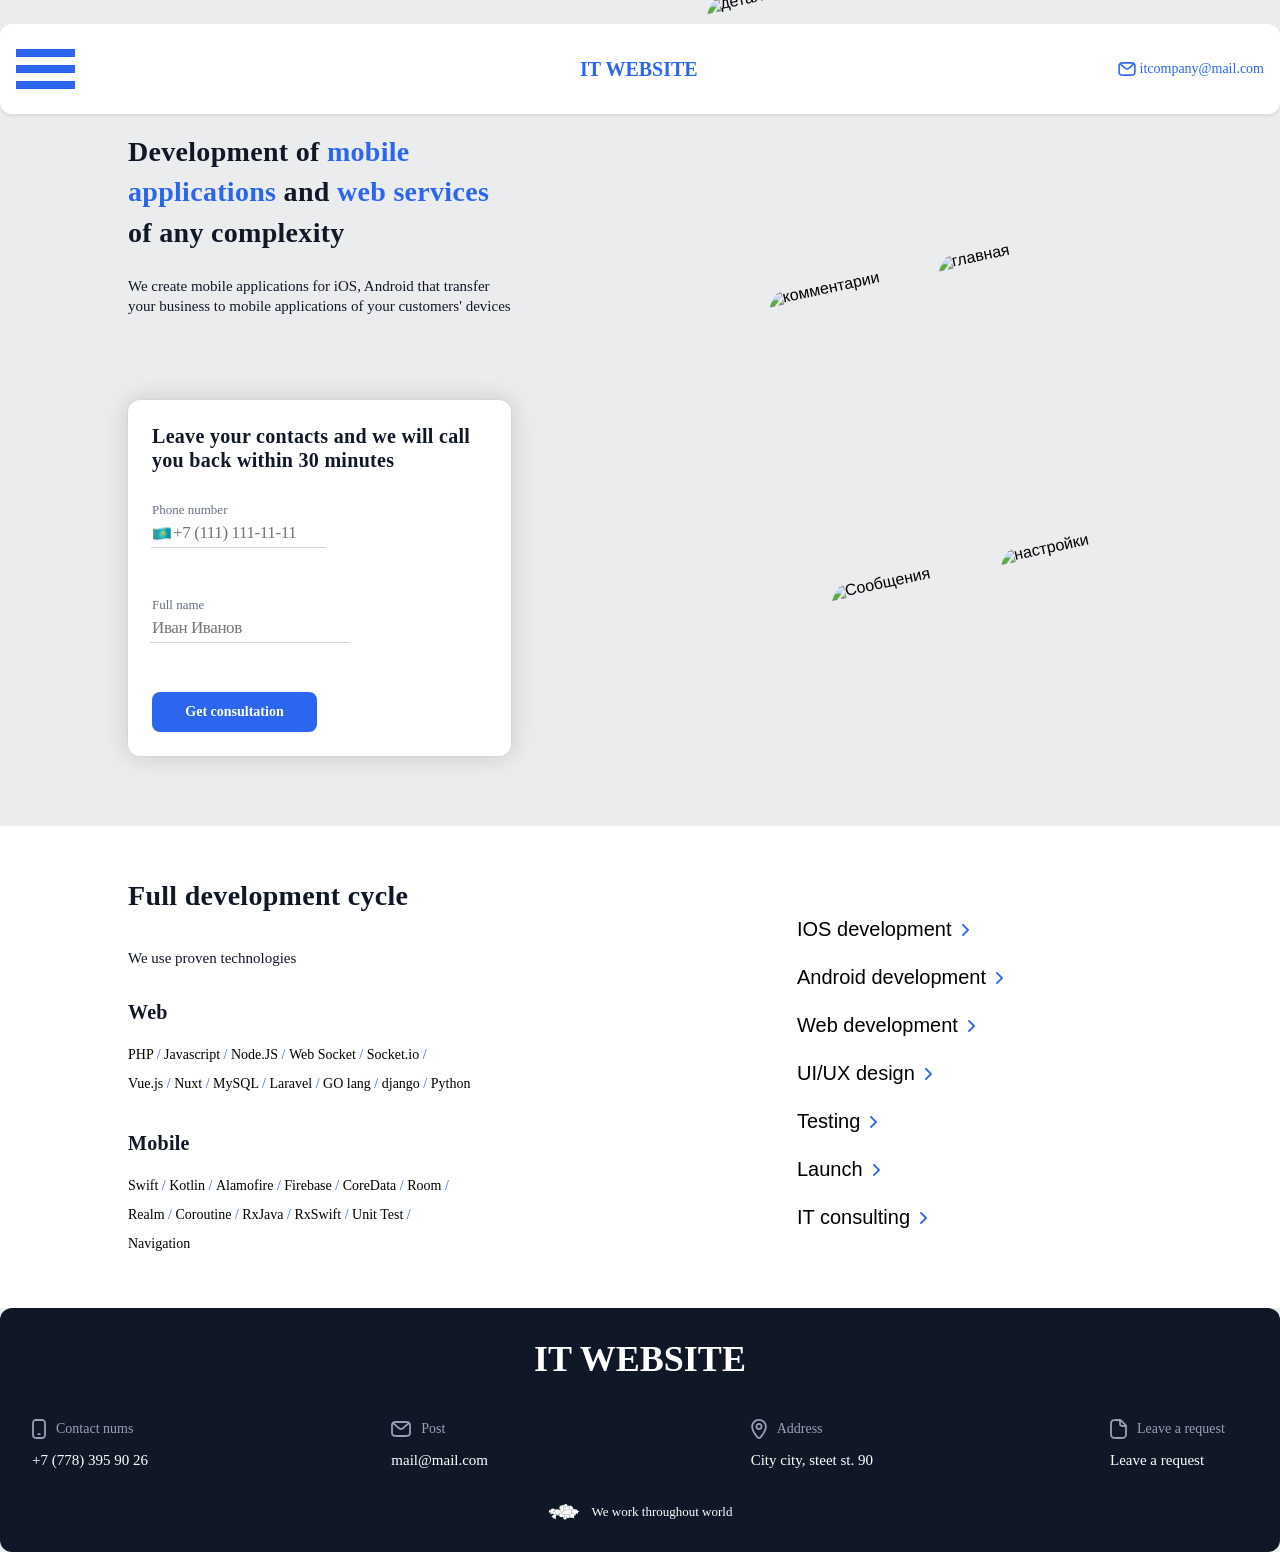
==== commit 4eb27a56: "ЛБ6" ====
--- a/src/index.html
+++ b/src/index.html
@@ -165,7 +165,7 @@
                 </div>
             </div>
             <div class="techno__header">
-                <h3 class="subheader__text development__space">Mobile</h3>
+                <h3 class="subheader__text">Mobile</h3>
                 <div class="development__tools">
                     <p class="tool">Swift</p>
                     <p class="tool">Kotlin</p>
--- a/src/assets/styles/style.css
+++ b/src/assets/styles/style.css
@@ -1,6 +1,61 @@
-@import "./global.css";
-@import "./fonts.css";
-@import "./utils.css";
+@charset "UTF-8";
+html {
+    font-family: "Inter", sans-serif;
+    font-weight: 400;
+}
+
+*,
+*:before,
+*:after {
+    box-sizing: border-box;
+}
+
+@font-face {
+    font-family: "Inter";
+    src: local("Inter"), local("Inter-Bold"), local("Inter Bold"), url("/static/fonts/Inter-Bold.ttf") format("truetype"), url("/static/fonts/Inter-Bold.woff2") format("woff");
+    font-weight: 700;
+}
+@font-face {
+    font-family: "Inter";
+    src: local("Inter"), local("Inter-Medium"), local("Inter Medium"), url("/static/fonts/Inter-Medium.ttf") format("truetype"), url("/static/fonts/Inter-Medium.woff2") format("woff");
+    font-weight: 500;
+}
+@font-face {
+    font-family: "Inter";
+    src: local("Inter"), local("Inter-Regular"), local("Inter Regular"), url("/static/fonts/Inter-Regular.ttf") format("truetype"), url("/static/fonts/Inter-Regular.woff2") format("woff");
+    font-weight: 400;
+}
+@font-face {
+    font-family: "Inter";
+    src: local("Inter"), local("Inter-Regular"), local("Inter Regular"), url("/static/fonts/Inter-Regular.ttf") format("truetype"), url("/static/fonts/Inter-Regular.woff2") format("woff");
+    font-weight: 400;
+}
+@font-face {
+    font-family: "SFProText";
+    src: local("SFProText"), local("SFProText-Medium"), local("SFProText Medium"), url("/static/fonts/SFProText-Medium.ttf") format("truetype");
+    /*url("/static/fonts/Inter-Regular.woff2") format("woff");*/
+    font-weight: 500;
+}
+@font-face {
+    font-family: "SFProText";
+    src: local("SFProText"), local("SFProText-Regular"), local("SFProText Regular"), url("/static/fonts/SFProText-Regular.ttf") format("truetype");
+    /*url("/static/fonts/Inter-Regular.woff2") format("woff");*/
+    font-weight: 400;
+}
+@font-face {
+    font-family: "SFProText";
+    src: local("SFProText"), local("SFProText-Semibold"), local("SFProText Semibold"), url("/static/fonts/SFProText-Semibold.ttf") format("truetype");
+    /*url("/static/fonts/Inter-Regular.woff2") format("woff");*/
+    font-weight: 600;
+}
+body .bold {
+    font-family: "Inter", sans-serif;
+    font-weight: 700;
+}
+body .medium {
+    font-family: "Inter", sans-serif;
+    font-weight: 500;
+}
 
 @media (max-width: 767px) {
     body {
@@ -13,15 +68,48 @@
         width: 100%;
         background-color: rgb(235, 236, 237);
     }
-
-    .container {
+    body .container {
         width: 100%;
         height: 100%;
-        padding: 40px 30px;
         overflow: hidden;
     }
-
-    .header {
+    body .header__text {
+        margin: 0;
+        padding: 0;
+        font-size: 28px;
+        font-weight: 700;
+        line-height: 144%;
+        letter-spacing: 0.3px;
+        text-align: left;
+        font-family: Inter;
+        color: rgb(16, 24, 40);
+    }
+    body .default__text {
+        font-family: SFProText;
+        font-size: 15px;
+        font-weight: 500;
+        line-height: 20px;
+        text-align: left;
+        color: rgb(16, 24, 40);
+        margin: 0;
+    }
+    body .subheader__text {
+        font-family: Inter;
+        font-size: 20px;
+        font-weight: 700;
+        line-height: 24px;
+        letter-spacing: 0.3px;
+        text-align: left;
+        color: rgb(16, 24, 40);
+        margin: 0;
+    }
+    body .text_color_blue {
+        color: #2d66ee;
+    }
+    body .text_color_white {
+        color: white;
+    }
+    body .header {
         margin: 0;
         background-color: white;
         box-shadow: 0px 2px 4px rgba(0, 0, 0, 0.08);
@@ -34,8 +122,7 @@
         display: flex;
         align-items: center;
     }
-
-    .burger {
+    body .header .burger {
         position: absolute;
         display: flex;
         justify-content: flex-start;
@@ -44,17 +131,14 @@
         height: 20px;
         margin-left: 0;
     }
-
-    .burger__menu {
+    body .header .burger .burger__menu {
         display: block;
         z-index: 4;
         background-color: #2d66ee;
         width: 40px;
         height: 4px;
     }
-
-    .burger__menu::before,
-    .burger__menu::after {
+    body .header .burger .burger__menu:before, body .header .burger .burger__menu:after {
         content: "";
         position: absolute;
         display: block;
@@ -62,16 +146,13 @@
         height: 4px;
         background-color: #2d66ee;
     }
-
-    .burger__menu::before {
+    body .header .burger .burger__menu:before {
         margin-top: 8px;
     }
-
-    .burger__menu::after {
+    body .header .burger .burger__menu:after {
         margin-top: -8px;
     }
-
-    .logo {
+    body .header .logo {
         width: 100%;
         font-family: Inter;
         font-style: normal;
@@ -80,29 +161,22 @@
         text-decoration: none;
         text-align: center;
     }
-
-    .text_color_blue {
-        color: #2d66ee;
-    }
-
-    .header__menu {
+    body .header__menu {
         display: none;
     }
-
-    .header__contacts {
+    body .header__contacts {
         display: none;
     }
-
-    .main {
+    body .main {
         width: 100%;
         height: auto;
         background-color: rgb(235, 236, 237);
         display: flex;
         justify-content: center;
     }
-
-    .main .container {
-        padding-right: 0;
+    body .main .container {
+        padding-left: 40px;
+        padding-right: 10px;
         padding-bottom: 0;
         padding-top: 70px;
         min-height: 1000px;
@@ -112,8 +186,7 @@
         justify-content: space-between;
         align-items: center;
     }
-
-    .main__description {
+    body .main .container .main__description {
         width: 100%;
         height: auto;
         min-height: 150px;
@@ -124,30 +197,7 @@
         padding-right: 30px;
         max-width: 600px;
     }
-
-    .header__text {
-        margin: 0;
-        padding: 0;
-        font-size: 28px;
-        font-weight: 700;
-        line-height: 144%;
-        letter-spacing: 0.3px;
-        text-align: left;
-        font-family: Inter;
-        color: rgba(16, 24, 40, 1);
-    }
-
-    .default__text {
-        font-family: SFProText;
-        font-size: 15px;
-        font-weight: 500;
-        line-height: 20px;
-        text-align: left;
-        color: rgba(16, 24, 40, 1);
-        margin: 0;
-    }
-
-    .main__feedback {
+    body .main .container .main__feedback {
         position: absolute;
         margin-top: 650px;
         z-index: 2;
@@ -162,22 +212,9 @@
         background-color: white;
         order: 3;
         border-radius: 12px;
-        box-shadow: 0px 0px 2px rgba(0, 0, 0, 0.08),
-        0px 0px 24px rgba(0, 0, 0, 0.16);
-    }
-
-    .subheader__text {
-        font-family: Inter;
-        font-size: 20px;
-        font-weight: 700;
-        line-height: 24px;
-        letter-spacing: 0.3px;
-        text-align: left;
-        color: rgba(16, 24, 40, 1);
-        margin: 0;
-    }
-
-    .feedback__form {
+        box-shadow: 0px 0px 2px rgba(0, 0, 0, 0.08), 0px 0px 24px rgba(0, 0, 0, 0.16);
+    }
+    body .main .container .main__feedback .feedback__form {
         display: flex;
         flex-direction: column;
         justify-content: space-between;
@@ -185,64 +222,58 @@
         width: 100%;
         height: 215px;
     }
-
-    .feedback__field {
-        display: flex;
-        flex-direction: column;
-        width: 100%;
-        height: auto;
-    }
-
-    .form__label {
-        color: rgba(102, 112, 133, 1);
+    body .main .container .main__feedback .feedback__form .feedback__field {
+        display: flex;
+        flex-direction: column;
+        width: 100%;
+        height: auto;
+    }
+    body .main .container .main__feedback .feedback__form .feedback__field .form__label {
+        color: rgb(102, 112, 133);
         font-family: SFProText;
         font-size: 13px;
         font-weight: 500;
         line-height: 16px;
         text-align: left;
     }
-
-    #feedback__phone {
+    body .main .container .main__feedback .feedback__form .feedback__field #feedback__phone {
         padding-left: 22px;
         width: 80%;
         min-width: 175px;
         height: 30px;
         border: none;
-        border-bottom: 1px solid rgba(208, 213, 221, 1);
+        border-bottom: 1px solid rgb(208, 213, 221);
         font-family: SFProText;
         font-size: 17px;
         font-weight: 400;
         line-height: 22px;
         letter-spacing: -0.4px;
         text-align: left;
-        color: rgba(16, 24, 40, 1);
-    }
-
-    #feedback__name {
+        color: rgb(16, 24, 40);
+    }
+    body .main .container .main__feedback .feedback__form .feedback__field #feedback__name {
         min-width: 175px;
         width: 80%;
         height: 30px;
         border: none;
         margin-left: -2px;
         padding-left: 2px;
-        border-bottom: 1px solid rgba(208, 213, 221, 1);
+        border-bottom: 1px solid rgb(208, 213, 221);
         font-family: SFProText;
         font-size: 17px;
         font-weight: 400;
         line-height: 22px;
         letter-spacing: -0.4px;
         text-align: left;
-        color: rgba(16, 24, 40, 1);
-    }
-
-    #feedback_image {
+        color: rgb(16, 24, 40);
+    }
+    body .main .container .main__feedback .feedback__form .feedback__field #feedback_image {
         position: absolute;
         margin-top: 6px;
         width: 20px;
         height: 20px;
     }
-
-    .feedback__button {
+    body .main .container .main__feedback .feedback__form .feedback__button {
         width: 165px;
         height: 40px;
         border: none;
@@ -256,20 +287,17 @@
         font-size: 14px;
         font-weight: 700;
     }
-
-    .feedback__button:hover {
+    body .main .container .main__feedback .feedback__form .feedback__button:hover {
         background-color: #0f52ee;
     }
-
-    .main__background__image {
+    body .main .container .main__background__image {
         padding: 0;
         height: 867px;
         margin-top: 20px;
         margin-left: 50%;
         order: 2;
     }
-
-    .main__background {
+    body .main .container .main__background__image .main__background {
         padding-left: 70px;
         padding-right: 70px;
         width: 440px;
@@ -278,29 +306,25 @@
         justify-content: space-between;
         transform: rotate(-12deg);
     }
-
-    .background__image {
+    body .main .container .main__background__image .main__background .background__image {
         margin-bottom: 20px;
         width: 137px;
         height: auto;
         border-radius: 24px;
     }
-
-    .main__image {
+    body .main .container .main__background__image .main__background .background__image .main__image {
         width: 146px;
-        box-shadow: 0px 0px 96px 0px rgba(0, 0, 0, 0.24),
-        0px 0px 2px 0px rgba(0, 0, 0, 0.16);
-    }
-
-    .development {
+        box-shadow: 0px 0px 96px 0px rgba(0, 0, 0, 0.24), 0px 0px 2px 0px rgba(0, 0, 0, 0.16);
+    }
+    body .development {
         width: 100%;
         height: auto;
         background-color: white;
         display: flex;
         justify-content: center;
     }
-
-    .development .container {
+    body .development .container {
+        padding: 40px 30px;
         display: flex;
         flex-direction: column;
         justify-content: space-between;
@@ -308,8 +332,7 @@
         gap: 32px;
         max-width: 600px;
     }
-
-    .development__technologies {
+    body .development .container .development__technologies {
         width: 100%;
         height: auto;
         gap: 32px;
@@ -318,16 +341,14 @@
         justify-content: space-between;
         align-items: flex-start;
     }
-
-    .techno__header {
+    body .development .container .development__technologies .techno__header {
         display: flex;
         height: auto;
         flex-direction: column;
         justify-content: space-between;
         gap: 16px;
     }
-
-    .development__tools {
+    body .development .container .development__technologies .techno__header .development__tools {
         margin: 0;
         padding: 0;
         width: 100%;
@@ -337,24 +358,20 @@
         justify-content: flex-start;
         align-items: center;
     }
-
-    .tool {
+    body .development .container .development__technologies .techno__header .development__tools .tool {
         font-family: SFProText;
         font-size: 14px;
         font-weight: 500;
         line-height: 1.1px;
     }
-
-    .tool:after {
-        content: " /\00A0";
+    body .development .container .development__technologies .techno__header .development__tools .tool:after {
+        content: " / ";
         color: #2d66ee;
     }
-
-    .tool:last-child:after {
+    body .development .container .development__technologies .techno__header .development__tools .tool:last-child:after {
         content: "";
     }
-
-    .development__categories {
+    body .development .container .development__categories {
         width: 233px;
         height: 340px;
         display: flex;
@@ -362,53 +379,40 @@
         align-items: flex-start;
         justify-content: space-between;
     }
-
-    .development__arrow {
+    body .development .container .development__categories .development__list {
+        list-style-type: none;
+        padding: 0;
+    }
+    body .development .container .development__categories .development__list .development__arrow {
         margin-left: 10px;
     }
-
-    .development__list {
-        list-style-type: none;
-        padding: 0;
-    }
-
-    .development__item {
+    body .development .container .development__categories .development__list .development__item {
         display: flex;
         align-items: center;
         justify-content: flex-start;
         height: 48px;
     }
-
-    .development__item a {
+    body .development .container .development__categories .development__list .development__item a {
         font-family: SFProText;
         font-size: 20px;
         color: black;
         text-decoration: none;
     }
-
-    .development__item a:hover {
+    body .development .container .development__categories .development__list .development__item a:hover {
         color: black;
         font-weight: 600;
         text-decoration: none;
         border-bottom: 1px solid #2d66ee;
     }
-
-    .text_color_white {
-        color: white;
-    }
-
-    .footer {
+    body .footer {
         width: 100%;
         height: auto;
         background-color: white;
     }
-
-    .footer .container {
-        margin: 0;
-        padding: 0;
-    }
-
-    .footer__block {
+    body .footer .container {
+        margin: 0;
+    }
+    body .footer .container .footer__block {
         display: flex;
         flex-direction: column;
         align-items: center;
@@ -420,8 +424,7 @@
         padding-bottom: 32px;
         width: 100%;
     }
-
-    .footer__logo {
+    body .footer .container .footer__block .footer__logo {
         margin-top: 10px;
         padding: 0;
         width: 217px;
@@ -433,8 +436,7 @@
         text-align: center;
         text-decoration: none;
     }
-
-    .footer__main {
+    body .footer .container .footer__block .footer__main {
         display: flex;
         flex-wrap: wrap;
         flex-direction: column;
@@ -445,8 +447,7 @@
         height: 142px;
         padding-left: 10px;
     }
-
-    .footer__item {
+    body .footer .container .footer__block .footer__main .footer__item {
         display: flex;
         flex-direction: column;
         justify-content: space-around;
@@ -457,18 +458,15 @@
         height: 54px;
         gap: 8px;
     }
-
-    .footer__item__header {
+    body .footer .container .footer__block .footer__main .footer__item .footer__item__header {
         display: flex;
         align-items: center;
         justify-content: center;
     }
-
-    .icon__grayscale {
+    body .footer .container .footer__block .footer__main .footer__item .icon__grayscale {
         filter: grayscale(90%) brightness(160%);
     }
-
-    .footer__text {
+    body .footer .container .footer__block .footer__main .footer__item .footer__text {
         font-family: SFProText;
         font-size: 14px;
         font-weight: 500;
@@ -477,17 +475,15 @@
         margin-left: 10px;
         margin-top: 0;
         margin-bottom: 0;
-        color: rgba(152, 162, 179, 1);
-    }
-
-    .footer__bottom {
+        color: rgb(152, 162, 179);
+    }
+    body .footer .container .footer__block .footer__bottom {
         display: flex;
         justify-content: center;
         align-items: center;
         gap: 12px;
     }
-
-    .footer__bottom p {
+    body .footer .container .footer__block .footer__bottom p {
         font-family: SFProText;
         font-size: 13px;
         font-weight: 400;
@@ -495,7 +491,6 @@
         text-align: left;
     }
 }
-
 @media (min-width: 768px) and (max-width: 1439px) {
     body {
         margin: 0;
@@ -504,15 +499,49 @@
         width: 100%;
         background-color: rgb(235, 236, 237);
     }
-
-    .container {
+    body .container {
         padding-left: 10%;
         width: 100%;
         height: 100%;
         max-width: 1420px;
     }
-
-    .header {
+    body .header__text {
+        font-size: 28px;
+        font-weight: 700;
+        line-height: 144%;
+        margin: 0;
+        padding: 0;
+        letter-spacing: 0.3px;
+        text-align: left;
+        font-family: Inter;
+        color: rgb(16, 24, 40);
+    }
+    body .default__text {
+        font-family: SFProText;
+        font-size: 15px;
+        font-weight: 500;
+        line-height: 20px;
+        text-align: left;
+        color: rgb(16, 24, 40);
+        margin: 0;
+    }
+    body .subheader__text {
+        font-family: Inter;
+        font-size: 20px;
+        font-weight: 700;
+        line-height: 24px;
+        letter-spacing: 0.3px;
+        text-align: left;
+        color: rgb(16, 24, 40);
+        margin: 0;
+    }
+    body .text_color_blue {
+        color: #2d66ee;
+    }
+    body .text_color_white {
+        color: white;
+    }
+    body .header {
         margin: 0;
         position: absolute;
         background-color: white;
@@ -527,8 +556,7 @@
         align-items: center;
         justify-content: space-between;
     }
-
-    .burger {
+    body .header .burger {
         display: flex;
         justify-content: flex-start;
         align-items: center;
@@ -536,17 +564,14 @@
         width: 200px;
         height: 40px;
     }
-
-    .burger__menu {
+    body .header .burger .burger__menu {
         display: block;
         z-index: 4;
         background-color: #2d66ee;
         width: 59px;
         height: 8px;
     }
-
-    .burger__menu::before,
-    .burger__menu::after {
+    body .header .burger .burger__menu:before, body .header .burger .burger__menu:after {
         content: "";
         position: absolute;
         display: block;
@@ -554,16 +579,13 @@
         height: 8px;
         background-color: #2d66ee;
     }
-
-    .burger__menu::before {
+    body .header .burger .burger__menu:before {
         margin-top: 16px;
     }
-
-    .burger__menu::after {
+    body .header .burger .burger__menu:after {
         margin-top: -16px;
     }
-
-    .logo {
+    body .header .logo {
         min-width: 120px;
         font-family: Inter;
         font-style: normal;
@@ -571,27 +593,19 @@
         font-weight: 700;
         text-decoration: none;
     }
-
-    .text_color_blue {
-        color: #2d66ee;
-    }
-
-    .header__menu {
+    body .header .header__menu {
         display: none;
     }
-
-    .header__contacts {
+    body .header .header__contacts {
         width: 200px;
         display: flex;
         align-items: center;
         justify-content: flex-end;
     }
-
-    .contacts__phone {
+    body .header .header__contacts .contacts__phone {
         display: none;
     }
-
-    .contacts__email {
+    body .header .header__contacts .contacts__email {
         display: flex;
         align-items: center;
         justify-content: flex-end;
@@ -599,22 +613,19 @@
         width: 100%;
         max-width: 170px;
     }
-
-    .image__email {
+    body .header .header__contacts .contacts__email .image__email {
         height: 14px;
         width: 18px;
         margin-right: 2%;
     }
-
-    .contacts__info {
+    body .header .header__contacts .contacts__email .contacts__info {
         font-family: SFProText;
         font-size: 14px;
         font-weight: 500;
         padding: 0;
         margin: 0;
     }
-
-    .main {
+    body .main {
         margin: 0;
         padding: 0;
         width: 100%;
@@ -624,53 +635,26 @@
         align-items: center;
         background-color: rgb(235, 236, 237);
     }
-
-    .main .container {
+    body .main .container {
         padding-top: 108px;
         height: auto;
     }
-
-    .main__description {
+    body .main .container .main__description {
         width: 383px;
         height: 204px;
         display: flex;
         flex-direction: column;
         justify-content: space-between;
     }
-
-    .header__text {
-        font-size: 28px;
-        font-weight: 700;
-        line-height: 144%;
-        margin: 0;
-        padding: 0;
-        letter-spacing: 0.3px;
-        text-align: left;
-        font-family: Inter;
-        color: rgba(16, 24, 40, 1);
-    }
-
-    .main .header__text {
+    body .main .container .main__description .header__text {
         width: 383px;
         height: 120px;
     }
-
-    .main .default__text {
+    body .main .container .main__description .default__text {
         width: 383px;
         height: 60px;
     }
-
-    .default__text {
-        font-family: SFProText;
-        font-size: 15px;
-        font-weight: 500;
-        line-height: 20px;
-        text-align: left;
-        color: rgba(16, 24, 40, 1);
-        margin: 0;
-    }
-
-    .main__feedback {
+    body .main .container .main__feedback {
         z-index: 2;
         display: flex;
         flex-direction: column;
@@ -681,22 +665,9 @@
         padding: 24px;
         background-color: white;
         border-radius: 12px;
-        box-shadow: 0px 0px 2px rgba(0, 0, 0, 0.08),
-        0px 0px 24px rgba(0, 0, 0, 0.16);
-    }
-
-    .subheader__text {
-        font-family: Inter;
-        font-size: 20px;
-        font-weight: 700;
-        line-height: 24px;
-        letter-spacing: 0.3px;
-        text-align: left;
-        color: rgba(16, 24, 40, 1);
-        margin: 0;
-    }
-
-    .feedback__form {
+        box-shadow: 0px 0px 2px rgba(0, 0, 0, 0.08), 0px 0px 24px rgba(0, 0, 0, 0.16);
+    }
+    body .main .container .main__feedback .feedback__form {
         display: flex;
         flex-direction: column;
         justify-content: space-between;
@@ -704,63 +675,57 @@
         width: 295px;
         height: 230px;
     }
-
-    .feedback__field {
+    body .main .container .main__feedback .feedback__form .feedback__field {
         display: flex;
         flex-direction: column;
         width: 224px;
         height: 54px;
     }
-
-    .form__label {
-        color: rgba(102, 112, 133, 1);
+    body .main .container .main__feedback .feedback__form .feedback__field .form__label {
+        color: rgb(102, 112, 133);
         font-family: SFProText;
         font-size: 13px;
         font-weight: 500;
         line-height: 16px;
         text-align: left;
     }
-
-    #feedback__phone {
+    body .main .container .main__feedback .feedback__form .feedback__field #feedback__phone {
         padding-left: 22px;
         margin-left: -1px;
         width: 175px;
         height: 30px;
         border: none;
-        border-bottom: 1px solid rgba(208, 213, 221, 1);
+        border-bottom: 1px solid rgb(208, 213, 221);
         font-family: SFProText;
         font-size: 17px;
         font-weight: 400;
         line-height: 22px;
         letter-spacing: -0.4px;
         text-align: left;
-        color: rgba(16, 24, 40, 1);
-    }
-
-    #feedback__name {
+        color: rgb(16, 24, 40);
+    }
+    body .main .container .main__feedback .feedback__form .feedback__field #feedback__name {
         width: 200px;
         height: 30px;
         border: none;
         margin-left: -2px;
         padding-left: 2px;
-        border-bottom: 1px solid rgba(208, 213, 221, 1);
+        border-bottom: 1px solid rgb(208, 213, 221);
         font-family: SFProText;
         font-size: 17px;
         font-weight: 400;
         line-height: 22px;
         letter-spacing: -0.4px;
         text-align: left;
-        color: rgba(16, 24, 40, 1);
-    }
-
-    #feedback_image {
+        color: rgb(16, 24, 40);
+    }
+    body .main .container .main__feedback .feedback__form .feedback__field #feedback_image {
         position: absolute;
         margin-top: 6px;
         width: 20px;
         height: 20px;
     }
-
-    .feedback__button {
+    body .main .container .main__feedback .feedback__form .feedback__button {
         width: 165px;
         height: 40px;
         border: none;
@@ -774,20 +739,17 @@
         font-size: 14px;
         font-weight: 700;
     }
-
-    .feedback__button:hover {
+    body .main .container .main__feedback .feedback__form .feedback__button:hover {
         background-color: #0f52ee;
     }
-
-    .main__background__image {
+    body .main .container .main__background__image {
         height: 860px;
         padding: 0;
         overflow: hidden;
         margin-top: -790px;
         margin-left: 50%;
     }
-
-    .main__background {
+    body .main .container .main__background__image .main__background {
         padding-left: 90px;
         width: 400px;
         height: 900px;
@@ -796,37 +758,31 @@
         justify-content: space-between;
         transform: rotate(-12deg);
     }
-
-    .background__image {
+    body .main .container .main__background__image .main__background .background__image {
         margin-bottom: 20px;
         width: 137px;
         height: auto;
         border-radius: 24px;
     }
-
-    .main__image {
+    body .main .container .main__background__image .main__background .background__image .main__image {
         width: 146px;
-        box-shadow: 0px 0px 96px 0px rgba(0, 0, 0, 0.24),
-        0px 0px 2px 0px rgba(0, 0, 0, 0.16);
-    }
-
-    .development {
+        box-shadow: 0px 0px 96px 0px rgba(0, 0, 0, 0.24), 0px 0px 2px 0px rgba(0, 0, 0, 0.16);
+    }
+    body .development {
         width: 100%;
         height: auto;
         background-color: white;
     }
-
-    .development .container {
+    body .development .container {
         display: flex;
         justify-content: space-between;
         align-items: flex-end;
         padding-top: 50px;
         padding-right: 20px;
         padding-bottom: 50px;
-        max-width: 1200px;
-    }
-
-    .development__technologies {
+        max-width: 1050px;
+    }
+    body .development .container .development__technologies {
         max-width: 345px;
         max-height: 400px;
         width: 50%;
@@ -837,15 +793,13 @@
         justify-content: space-between;
         align-items: flex-start;
     }
-
-    .techno__header {
+    body .development .container .development__technologies .techno__header {
         display: flex;
         flex-direction: column;
         justify-content: space-between;
         gap: 16px;
     }
-
-    .development__tools {
+    body .development .container .development__technologies .techno__header .development__tools {
         margin: 0;
         padding: 0;
         width: 100%;
@@ -855,28 +809,20 @@
         justify-content: flex-start;
         align-items: center;
     }
-
-    .tool {
+    body .development .container .development__technologies .techno__header .development__tools .tool {
         font-family: SFProText;
         font-size: 14px;
         font-weight: 500;
         line-height: 1.1px;
     }
-
-    .tool:after {
-        content: " /\00A0";
+    body .development .container .development__technologies .techno__header .development__tools .tool:after {
+        content: " / ";
         color: #2d66ee;
     }
-
-    .tool:last-child:after {
+    body .development .container .development__technologies .techno__header .development__tools .tool:last-child:after {
         content: "";
     }
-
-    .development__space {
-        margin-top: -10px;
-    }
-
-    .development__categories {
+    body .development .container .development__categories {
         max-width: 233px;
         width: 50%;
         min-height: 340px;
@@ -885,52 +831,39 @@
         flex-direction: column;
         justify-content: space-between;
     }
-
-    .development__arrow {
+    body .development .container .development__categories .development__list {
+        padding: 0;
+        list-style-type: none;
+    }
+    body .development .container .development__categories .development__list .development__arrow {
         margin-left: 10px;
     }
-
-    .development__list {
-        padding: 0;
-        list-style-type: none;
-    }
-
-    .development__item {
+    body .development .container .development__categories .development__list .development__item {
         display: flex;
         align-items: center;
         justify-content: flex-start;
         height: 48px;
     }
-
-    .development__item a {
+    body .development .container .development__categories .development__list .development__item a {
         font-size: 20px;
         color: black;
         text-decoration: none;
     }
-
-    .development__item a:hover {
+    body .development .container .development__categories .development__list .development__item a:hover {
         color: black;
         font-weight: 600;
         text-decoration: none;
         border-bottom: 1px solid #2d66ee;
     }
-
-    .text_color_white {
-        color: white;
-    }
-
-    .footer {
+    body .footer {
         width: 100%;
         height: 241px;
-        background-color: white;
-    }
-
-    .footer .container {
-        padding: 0;
-        margin: 0;
-    }
-
-    .footer__block {
+    }
+    body .footer .container {
+        padding: 0;
+        margin: 0;
+    }
+    body .footer .container .footer__block {
         padding-top: 32px;
         padding-bottom: 32px;
         width: 100%;
@@ -942,8 +875,7 @@
         background-color: #101828;
         border-radius: 12px;
     }
-
-    .footer__logo {
+    body .footer .container .footer__block .footer__logo {
         margin-top: 10px;
         padding: 0;
         width: 100%;
@@ -955,8 +887,7 @@
         text-align: center;
         text-decoration: none;
     }
-
-    .footer__main {
+    body .footer .container .footer__block .footer__main {
         display: flex;
         align-items: center;
         align-content: center;
@@ -965,18 +896,7 @@
         width: 100%;
         height: 54px;
     }
-
-    .footer__item__header {
-        display: flex;
-        align-items: center;
-        justify-content: center;
-    }
-
-    .icon__grayscale {
-        filter: grayscale(90%) brightness(160%);
-    }
-
-    .footer__item {
+    body .footer .container .footer__block .footer__main .footer__item {
         display: flex;
         flex-direction: column;
         justify-content: space-around;
@@ -985,8 +905,15 @@
         height: 54px;
         gap: 8px;
     }
-
-    .footer__text {
+    body .footer .container .footer__block .footer__main .footer__item .footer__item__header {
+        display: flex;
+        align-items: center;
+        justify-content: center;
+    }
+    body .footer .container .footer__block .footer__main .footer__item .footer__item__header .icon__grayscale {
+        filter: grayscale(90%) brightness(160%);
+    }
+    body .footer .container .footer__block .footer__main .footer__item .footer__item__header .footer__text {
         font-family: SFProText;
         font-size: 14px;
         font-weight: 500;
@@ -995,17 +922,15 @@
         margin-left: 10px;
         margin-top: 0;
         margin-bottom: 0;
-        color: rgba(152, 162, 179, 1);
-    }
-
-    .footer__bottom {
+        color: rgb(152, 162, 179);
+    }
+    body .footer .container .footer__block .footer__bottom {
         display: flex;
         justify-content: center;
         align-items: center;
         gap: 12px;
     }
-
-    .footer__bottom p {
+    body .footer .container .footer__block .footer__bottom p {
         font-family: SFProText;
         font-size: 13px;
         font-weight: 400;
@@ -1013,7 +938,6 @@
         text-align: left;
     }
 }
-
 @media (min-width: 1440px) {
     body {
         margin: 0;
@@ -1022,20 +946,54 @@
         width: 100%;
         background-color: rgb(235, 236, 237);
     }
-
-    .container {
+    body .container {
         padding-left: 108px;
         padding-top: 108px;
         width: 100%;
         height: 100%;
     }
-
-    .header {
+    body .header__text {
+        font-size: 36px;
+        font-weight: 700;
+        line-height: 51px;
+        letter-spacing: 0.3px;
+        text-align: left;
+        font-family: Inter;
+        color: rgb(16, 24, 40);
+        margin: 0;
+        padding: 0;
+    }
+    body .subheader__text {
+        font-family: Inter;
+        font-size: 20px;
+        font-weight: 700;
+        line-height: 24px;
+        letter-spacing: 0.3px;
+        text-align: left;
+        color: rgb(16, 24, 40);
+        margin: 0;
+    }
+    body .default__text {
+        font-family: SFProText;
+        font-size: 15px;
+        font-weight: 500;
+        line-height: 20px;
+        text-align: left;
+        color: rgb(16, 24, 40);
+        margin: 0;
+    }
+    body .text_color_blue {
+        color: #2d66ee;
+    }
+    body .text_color_white {
+        color: white;
+    }
+    body .header {
         background-color: white;
         box-shadow: 0px 2px 4px rgba(0, 0, 0, 0.08);
         padding: 16px 24px;
         height: 56px;
-        max-width: 1600px;
+        max-width: 1472px;
         width: 90%;
         border-radius: 12px;
         z-index: 3;
@@ -1043,14 +1001,12 @@
         align-items: center;
         justify-content: space-between;
         position: fixed;
-        margin-left: 7%;
-    }
-
-    .burger {
+        margin-left: 108px;
+    }
+    body .header .burger {
         display: none;
     }
-
-    .logo {
+    body .header .logo {
         min-width: 120px;
         font-family: Inter;
         font-style: normal;
@@ -1058,126 +1014,85 @@
         font-weight: 700;
         text-decoration: none;
     }
-
-    .text_color_blue {
-        color: #2d66ee;
-    }
-
-    .header__menu {
+    body .header__menu {
         max-width: 314px;
         margin-left: 5px;
         margin-right: 5px;
         width: 100%;
         height: 18px;
     }
-
-    .menu {
+    body .header__menu .menu {
         list-style-type: none;
         display: flex;
         justify-content: space-between;
         padding: 0;
         margin: 0;
     }
-
-    .menu__item a {
+    body .header__menu .menu .menu__item a {
         color: #101828;
         font-family: SFProText;
         font-size: 14px;
         font-weight: 500;
         text-decoration: none;
     }
-
-    .menu__item a:hover {
+    body .header__menu .menu .menu__item a:hover {
         color: black;
         font-weight: 600;
         text-decoration: none;
         border-bottom: 2px solid #2d66ee;
     }
-
-    .header__contacts {
+    body .header .header__contacts {
         display: flex;
         justify-content: space-around;
         align-items: center;
         width: 100%;
         max-width: 500px;
     }
-
-    .contacts__phone,
-    .contacts__email {
-        display: flex;
-        align-items: center;
-        justify-content: space-between;
-    }
-
-    .contacts__phone {
+    body .header .header__contacts .contacts__phone {
+        display: flex;
+        align-items: center;
+        justify-content: space-between;
         width: 100%;
         max-width: 250px;
     }
-
-    .contacts__email {
+    body .header .header__contacts .contacts__phone .image__phone {
+        height: 20px;
+        max-width: 20px;
+    }
+    body .header .header__contacts .contacts__email {
+        display: flex;
+        align-items: center;
+        justify-content: space-between;
         margin-left: 1%;
         width: 100%;
         max-width: 170px;
     }
-
-    .image__email {
+    body .header .header__contacts .contacts__email .image__email {
         height: 16px;
         width: 20px;
     }
-
-    .image__phone {
-        height: 20px;
-        max-width: 20px;
-    }
-
-    .contacts__info {
+    body .header .header__contacts .contacts__info {
         font-family: SFProText;
         font-size: 14px;
         font-weight: 500;
         padding: 0;
         margin: 0;
     }
-
-    .main {
+    body .main {
         margin: 0;
         padding: 0;
         width: 100%;
         height: 817px;
         background-color: rgb(235, 236, 237);
     }
-
-    .main__description {
+    body .main .main__description {
         width: 600px;
         height: 220px;
     }
-
-    .header__text {
-        font-size: 36px;
-        font-weight: 700;
-        line-height: 51px;
-        letter-spacing: 0.3px;
-        text-align: left;
-        font-family: Inter;
-        color: rgba(16, 24, 40, 1);
-        margin: 0;
-        padding: 0;
-    }
-
-    .description__header {
+    body .main .main__description .description__header {
         margin-bottom: 30px;
     }
-
-    .default__text {
-        font-family: SFProText;
-        font-size: 15px;
-        font-weight: 500;
-        line-height: 20px;
-        text-align: left;
-        color: rgba(16, 24, 40, 1);
-        margin: 0;
-    }
-
-    .main__feedback {
+    body .main .main__feedback {
         z-index: 2;
         display: flex;
         flex-direction: column;
@@ -1189,86 +1104,66 @@
         padding: 24px;
         background-color: white;
         border-radius: 12px;
-        box-shadow: 0px 0px 2px rgba(0, 0, 0, 0.08),
-        0px 0px 24px rgba(0, 0, 0, 0.16);
-    }
-
-    .main__feedback .subheader__text {
+        box-shadow: 0px 0px 2px rgba(0, 0, 0, 0.08), 0px 0px 24px rgba(0, 0, 0, 0.16);
+    }
+    body .main .main__feedback .subheader__text {
         width: 500px;
     }
-
-    .subheader__text {
-        font-family: Inter;
-        font-size: 20px;
-        font-weight: 700;
-        line-height: 24px;
-        letter-spacing: 0.3px;
-        text-align: left;
-        color: rgba(16, 24, 40, 1);
-        margin: 0;
-    }
-
-    .feedback__form {
+    body .main .main__feedback .feedback__form {
         display: flex;
         width: 628px;
         height: 58px;
         opacity: 0px;
     }
-
-    .feedback__field {
+    body .main .main__feedback .feedback__form .feedback__field {
         width: 224px;
         height: 54px;
     }
-
-    .form__label {
-        color: rgba(102, 112, 133, 1);
+    body .main .main__feedback .feedback__form .feedback__field .form__label {
+        color: rgb(102, 112, 133);
         font-family: SFProText;
         font-size: 13px;
         font-weight: 500;
         line-height: 16px;
         text-align: left;
     }
-
-    #feedback__phone {
+    body .main .main__feedback .feedback__form .feedback__field #feedback__phone {
         padding-left: 22px;
         margin-left: -1px;
         width: 175px;
         height: 30px;
         border: none;
-        border-bottom: 1px solid rgba(208, 213, 221, 1);
+        border-bottom: 1px solid rgb(208, 213, 221);
         font-family: SFProText;
         font-size: 17px;
         font-weight: 400;
         line-height: 22px;
         letter-spacing: -0.4px;
         text-align: left;
-        color: rgba(16, 24, 40, 1);
-    }
-
-    #feedback__name {
+        color: rgb(16, 24, 40);
+    }
+    body .main .main__feedback .feedback__form .feedback__field #feedback__name {
         width: 200px;
         height: 30px;
         border: none;
         margin-left: -2px;
         padding-left: 2px;
-        border-bottom: 1px solid rgba(208, 213, 221, 1);
+        border-bottom: 1px solid rgb(208, 213, 221);
         font-family: SFProText;
         font-size: 17px;
         font-weight: 400;
         line-height: 22px;
         letter-spacing: -0.4px;
         text-align: left;
-        color: rgba(16, 24, 40, 1);
-    }
-
-    #feedback_image {
+        color: rgb(16, 24, 40);
+    }
+    body .main .main__feedback .feedback__form .feedback__field #feedback_image {
         position: absolute;
         margin-top: 6px;
         width: 20px;
         height: 20px;
     }
-
-    .feedback__button {
+    body .main .main__feedback .feedback__form .feedback__button {
         width: 132px;
         height: 58px;
         border: none;
@@ -1282,69 +1177,84 @@
         font-size: 14px;
         font-weight: 700;
     }
-
-    .feedback__button:hover {
+    body .main .main__feedback .feedback__form .feedback__button:hover {
         background-color: #0f52ee;
     }
-
-    .main__background__image {
+    body .main .main__background__image {
         padding: 0;
         height: 1390px;
         overflow: hidden;
         margin-top: -1150px;
-        margin-left: 600px;
-    }
-
-    .main__background {
-        width: 660px;
+        margin-left: 500px;
+    }
+    body .main .main__background__image .main__background {
+        padding-left: 130px;
+        width: 755px;
         height: 600px;
         display: flex;
         flex-wrap: wrap;
         justify-content: space-between;
         transform: rotate(-12deg);
     }
-
-    .background__image {
+    body .main .main__background__image .main__background .background__image {
         margin-bottom: 20px;
         width: 290px;
         height: auto;
         border-radius: 24px;
     }
-
-    .main__image {
+    body .main .main__background__image .main__background .background__image .main__image {
         width: 310px;
-        box-shadow: 0px 0px 96px 0px rgba(0, 0, 0, 0.24),
-        0px 0px 2px 0px rgba(0, 0, 0, 0.16);
-    }
-
-    .development {
+        box-shadow: 0px 0px 96px 0px rgba(0, 0, 0, 0.24), 0px 0px 2px 0px rgba(0, 0, 0, 0.16);
+    }
+    body .main .main__background__image .main__background .background__image:nth-child(1), body .main .main__background__image .main__background .background__image:nth-child(3), body .main .main__background__image .main__background .background__image:nth-child(5) {
+        animation: moveUp 20s linear infinite;
+    }
+    @keyframes moveUp {
+        0% {
+            transform: translateY(230%);
+        }
+        100% {
+            transform: translateY(-230%);
+        }
+    }
+    body .main .main__background__image .main__background .background__image:nth-child(2), body .main .main__background__image .main__background .background__image:nth-child(4), body .main .main__background__image .main__background .background__image:nth-child(6) {
+        animation: moveDown 20s linear infinite;
+    }
+    @keyframes moveDown {
+        0% {
+            transform: translateY(-230%);
+        }
+        100% {
+            transform: translateY(240%);
+        }
+    }
+    body .development {
         width: 100%;
         height: 618px;
         background-color: white;
     }
-
-    .development .container {
+    body .development .container {
         display: flex;
         justify-content: space-between;
         align-items: flex-start;
         max-width: 1200px;
         padding-right: 10px;
     }
-
-    .development__technologies {
+    body .development .container .development__technologies {
         width: 496px;
         height: 200px;
     }
-
-    .development .header__text {
+    body .development .container .development__technologies .header__text {
         margin-bottom: 32px;
     }
-
-    .development .default__text {
+    body .development .container .development__technologies .default__text {
         margin-bottom: 34px;
     }
-
-    .development__tools {
+    body .development .container .development__technologies .subheader__text {
+        margin-bottom: 24px;
+        margin-top: 24px;
+    }
+    body .development .container .development__technologies .development__tools {
         margin: 0;
         padding: 0;
         width: 100%;
@@ -1354,41 +1264,24 @@
         justify-content: flex-start;
         align-items: center;
     }
-
-    .tool {
+    body .development .container .development__technologies .development__tools .tool {
         font-family: SFProText;
         font-size: 14px;
         font-weight: 500;
         line-height: 1.1px;
     }
-
-    .tool:after {
-        content: " /\00A0";
+    body .development .container .development__technologies .development__tools .tool:after {
+        content: " / ";
         color: #2d66ee;
     }
-
-    .tool:last-child:after {
+    body .development .container .development__technologies .development__tools .tool:last-child:after {
         content: "";
     }
-
-    .development__space {
-        margin-top: 32px;
-    }
-
-    .development .subheader__text {
-        margin-bottom: 23px;
-    }
-
-    .development__categories {
+    body .development .container .development__categories {
         width: 233px;
         height: 380px;
     }
-
-    .development__arrow {
-        margin-left: 10px;
-    }
-
-    .development__list {
+    body .development .container .development__categories .development__list {
         height: 100%;
         margin: 0;
         list-style-type: none;
@@ -1396,43 +1289,36 @@
         flex-direction: column;
         justify-content: space-between;
     }
-
-    .development__item {
+    body .development .container .development__categories .development__list .development__item {
         display: flex;
         align-items: center;
         justify-content: flex-start;
         height: 40px;
     }
-
-    .development__item a {
+    body .development .container .development__categories .development__list .development__item a {
         color: black;
         text-decoration: none;
     }
-
-    .development__item a:hover {
+    body .development .container .development__categories .development__list .development__item a:hover {
         color: black;
         font-weight: 600;
         text-decoration: none;
         border-bottom: 1px solid #2d66ee;
     }
-
-    .text_color_white {
-        color: white;
-    }
-
-    .footer {
+    body .development .container .development__categories .development__list .development__item .development__arrow {
+        margin-left: 10px;
+    }
+    body .footer {
         width: 100%;
         background-color: white;
         height: 230px;
     }
-
-    .footer .container {
+    body .footer .container {
         padding-top: 0;
         padding-right: 20px;
         max-width: 1600px;
     }
-
-    .footer__block {
+    body .footer .container .footer__block {
         display: flex;
         width: 100%;
         height: 100%;
@@ -1443,8 +1329,7 @@
         padding: 24px;
         border-radius: 12px;
     }
-
-    .footer__logo {
+    body .footer .container .footer__block .footer__logo {
         margin: 0;
         padding: 0;
         max-width: 250px;
@@ -1455,8 +1340,7 @@
         text-align: center;
         text-decoration: none;
     }
-
-    .footer__main {
+    body .footer .container .footer__block .footer__main {
         display: flex;
         align-items: center;
         align-content: center;
@@ -1464,8 +1348,7 @@
         width: 100%;
         height: 54px;
     }
-
-    .footer__item {
+    body .footer .container .footer__block .footer__main .footer__item {
         display: flex;
         flex-direction: column;
         justify-content: space-between;
@@ -1475,18 +1358,15 @@
         height: 34px;
         gap: 8px;
     }
-
-    .footer__item__header {
+    body .footer .container .footer__block .footer__main .footer__item .footer__item__header {
         display: flex;
         align-items: center;
         justify-content: center;
     }
-
-    .icon__grayscale {
+    body .footer .container .footer__block .footer__main .footer__item .icon__grayscale {
         filter: grayscale(90%) brightness(160%);
     }
-
-    .footer__text {
+    body .footer .container .footer__block .footer__main .footer__item .footer__text {
         font-family: SFProText;
         font-size: 14px;
         font-weight: 500;
@@ -1495,21 +1375,19 @@
         margin-left: 10px;
         margin-top: 0;
         margin-bottom: 0;
-        color: rgba(152, 162, 179, 1);
-    }
-
-    .footer__bottom {
+        color: rgb(152, 162, 179);
+    }
+    body .footer .container .footer__block .footer__bottom {
         display: flex;
         justify-content: center;
         align-items: center;
         gap: 12px;
     }
-
-    .footer__bottom p {
+    body .footer .container .footer__block .footer__bottom p {
         font-family: SFProText;
         font-size: 13px;
         font-weight: 400;
         line-height: 16px;
         text-align: left;
     }
-}
+}/*# sourceMappingURL=style.css.map */
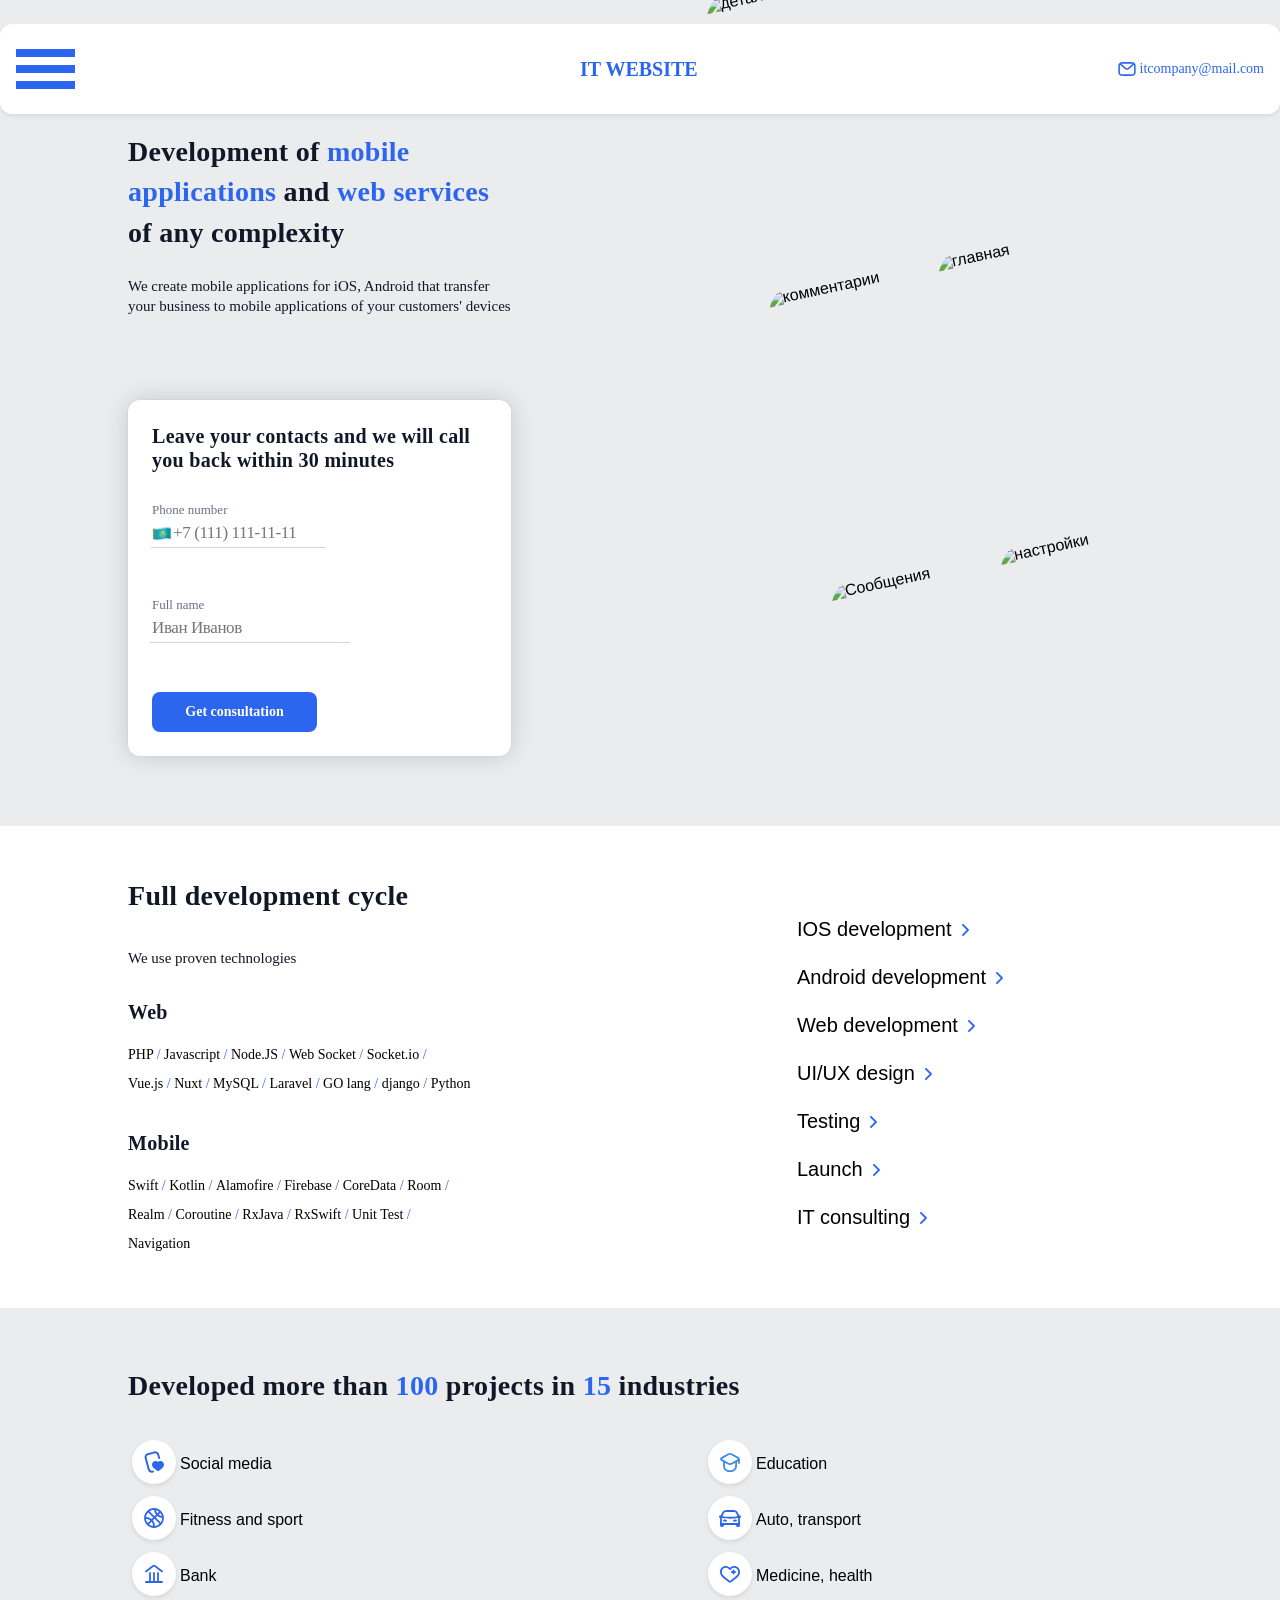
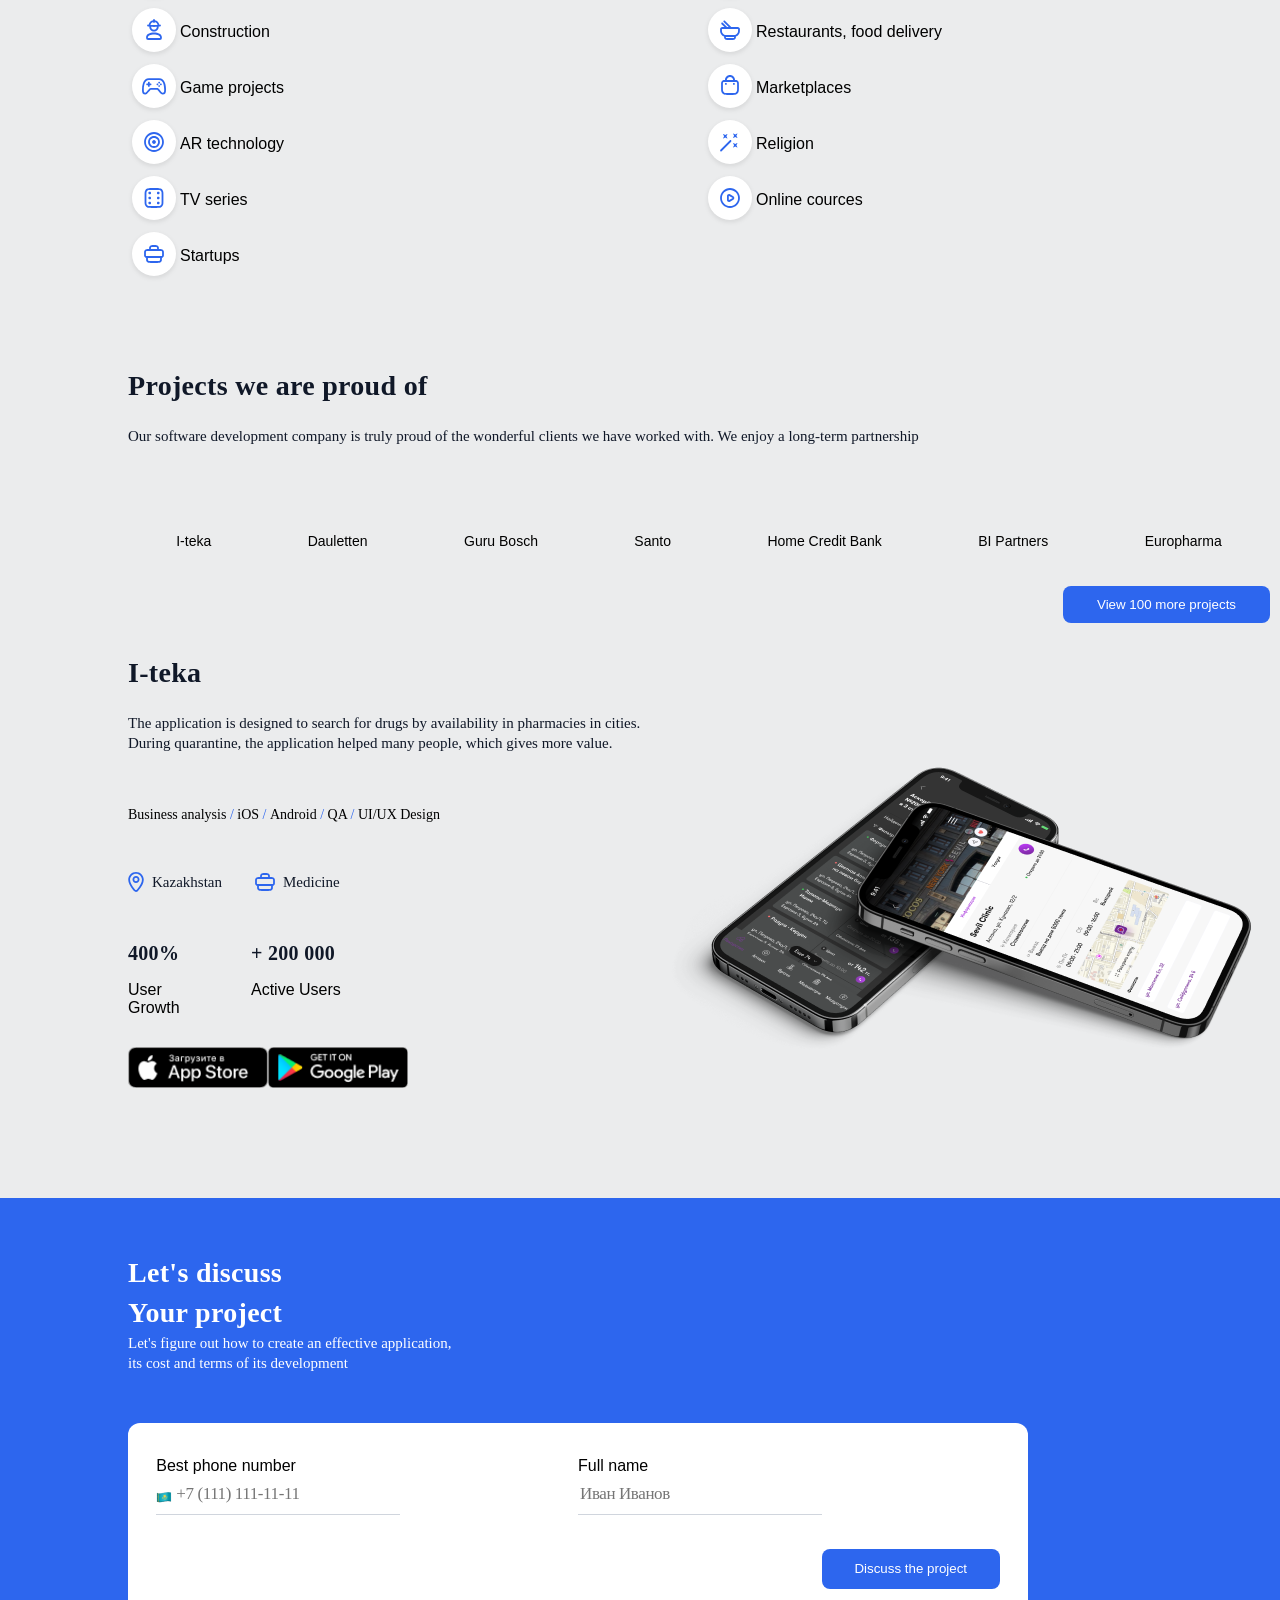
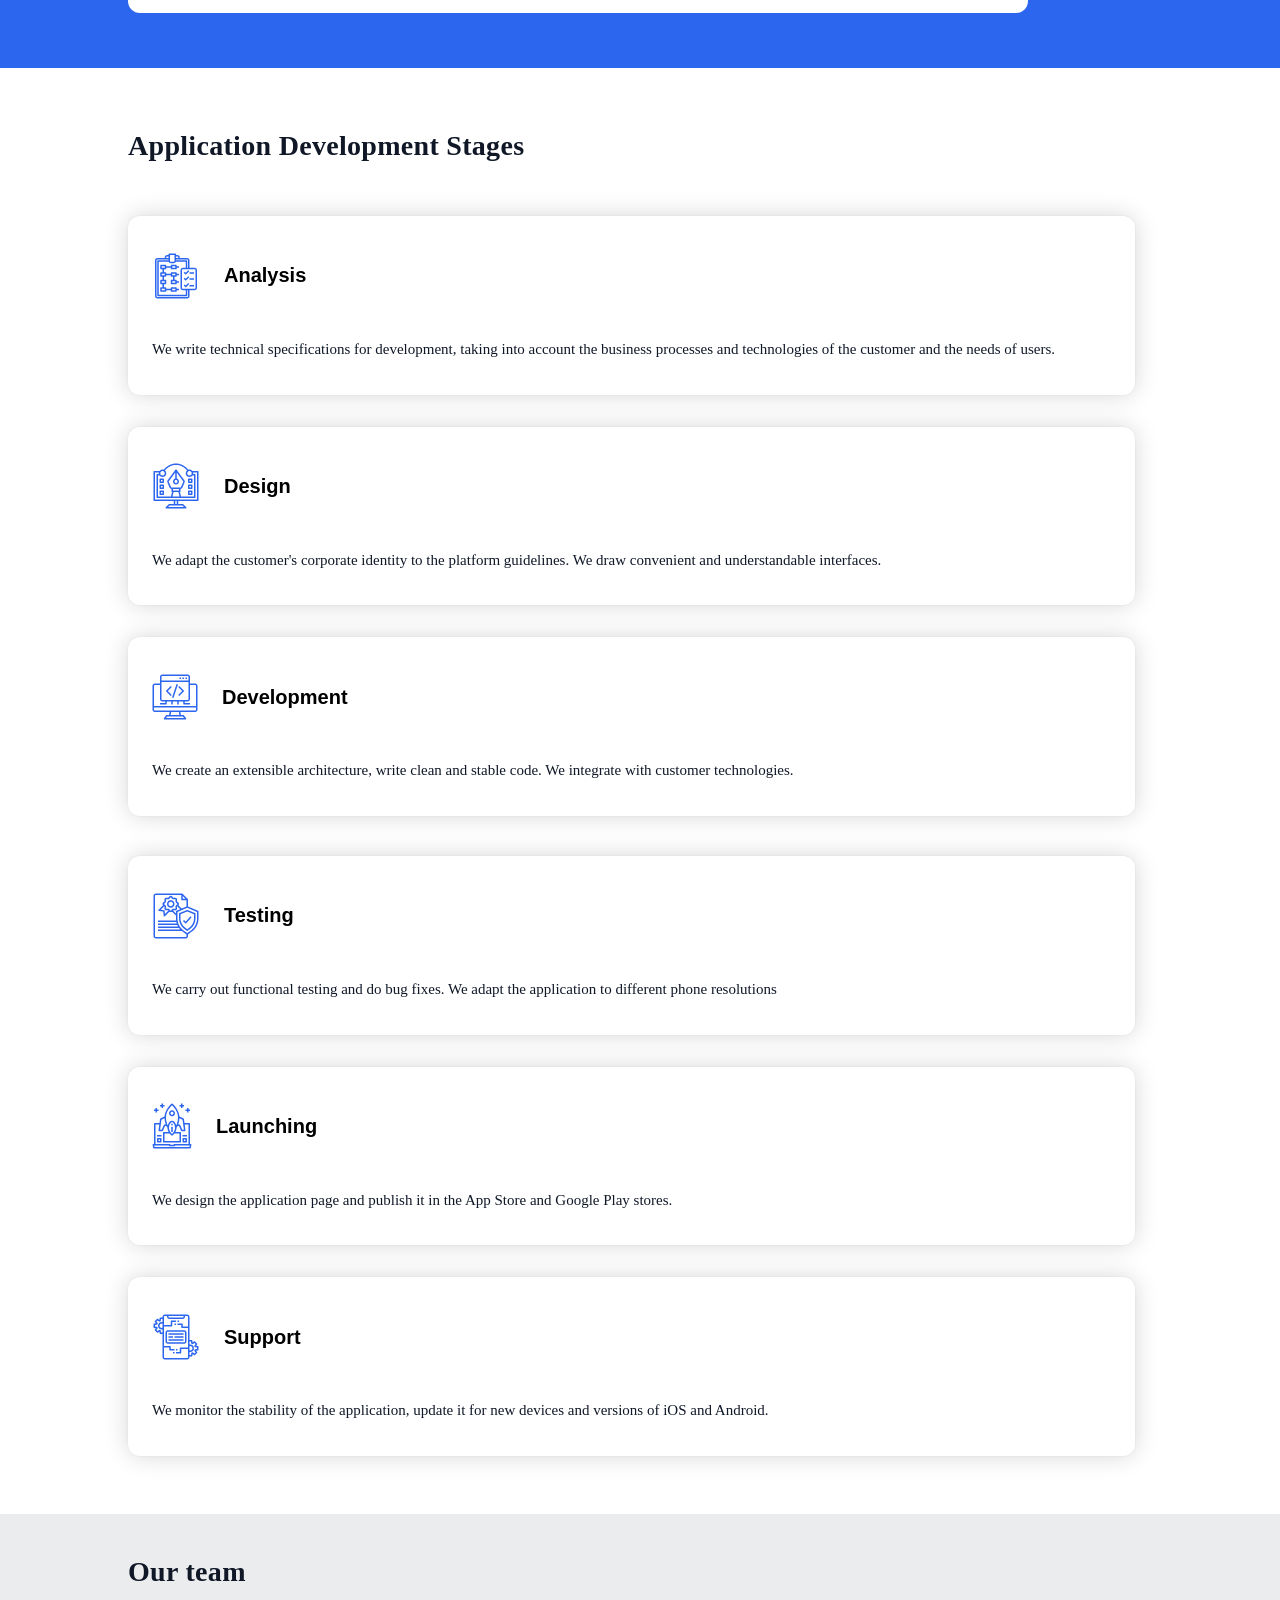
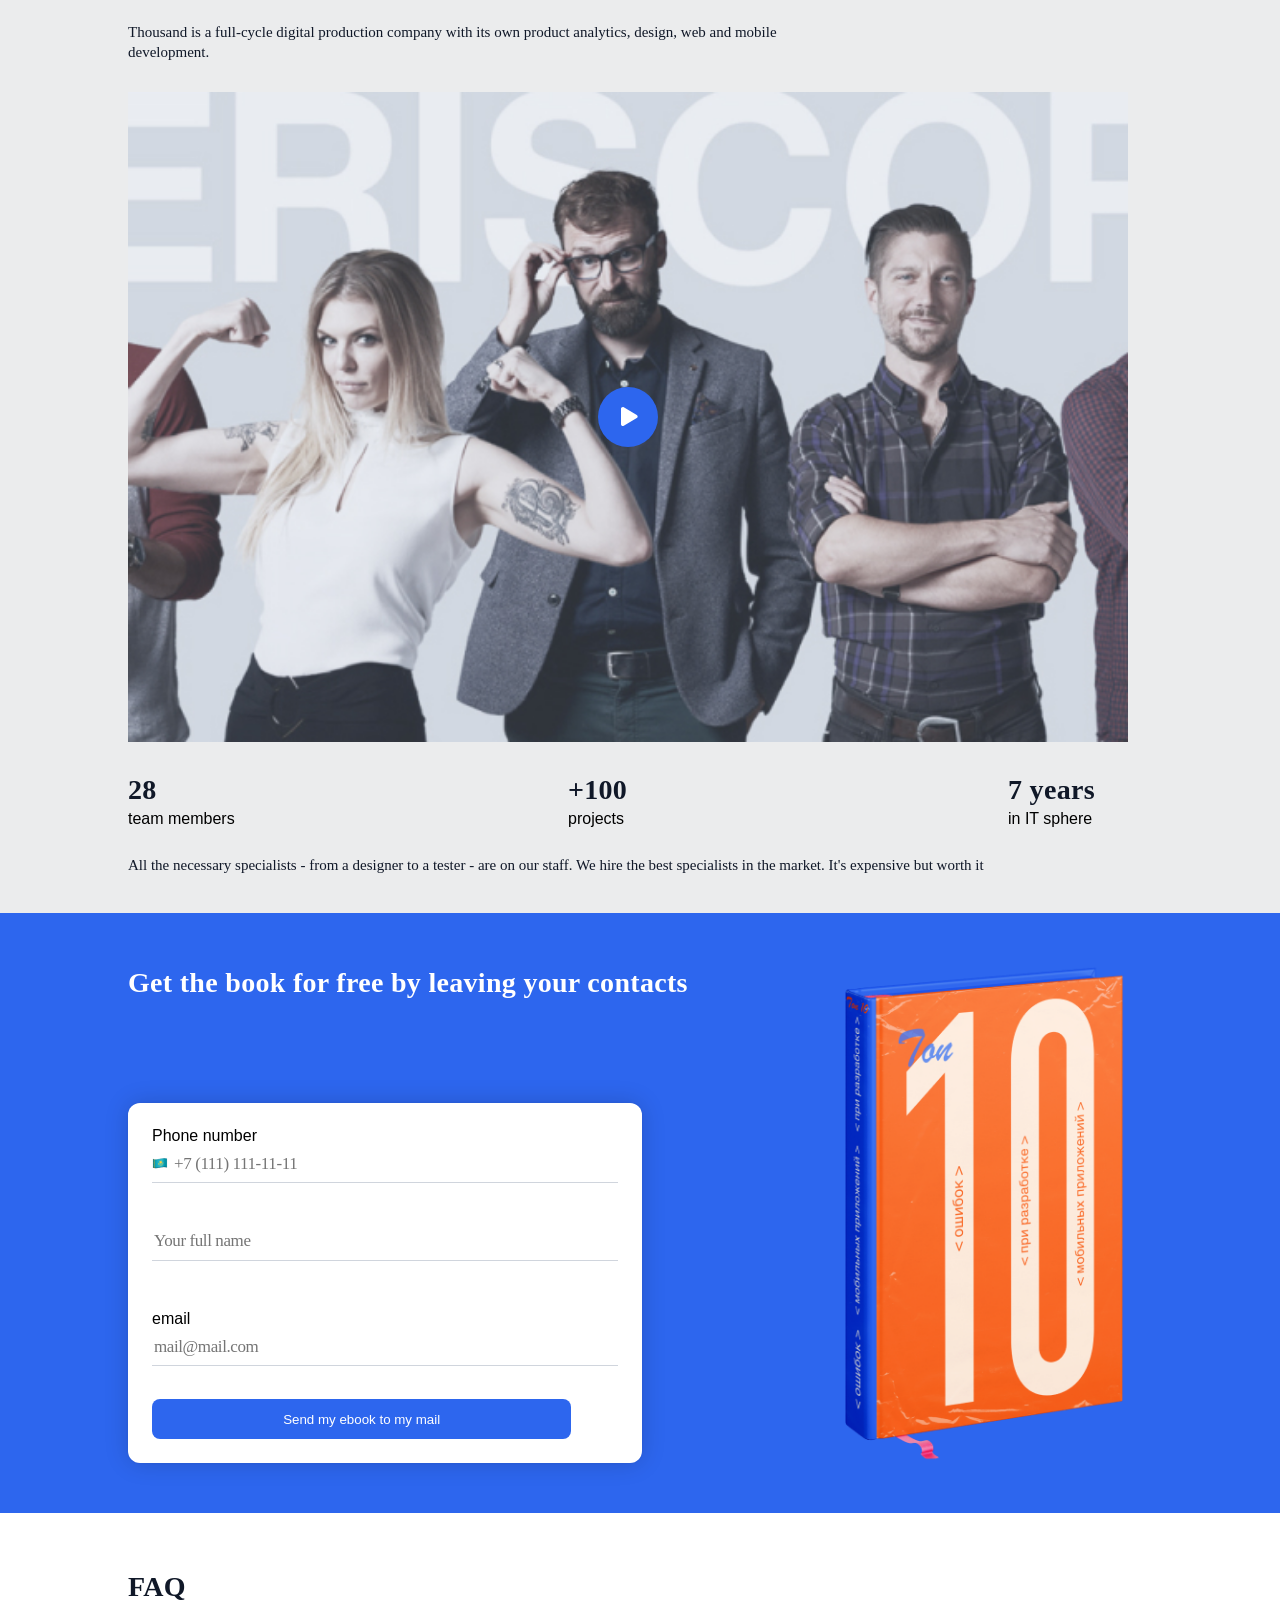
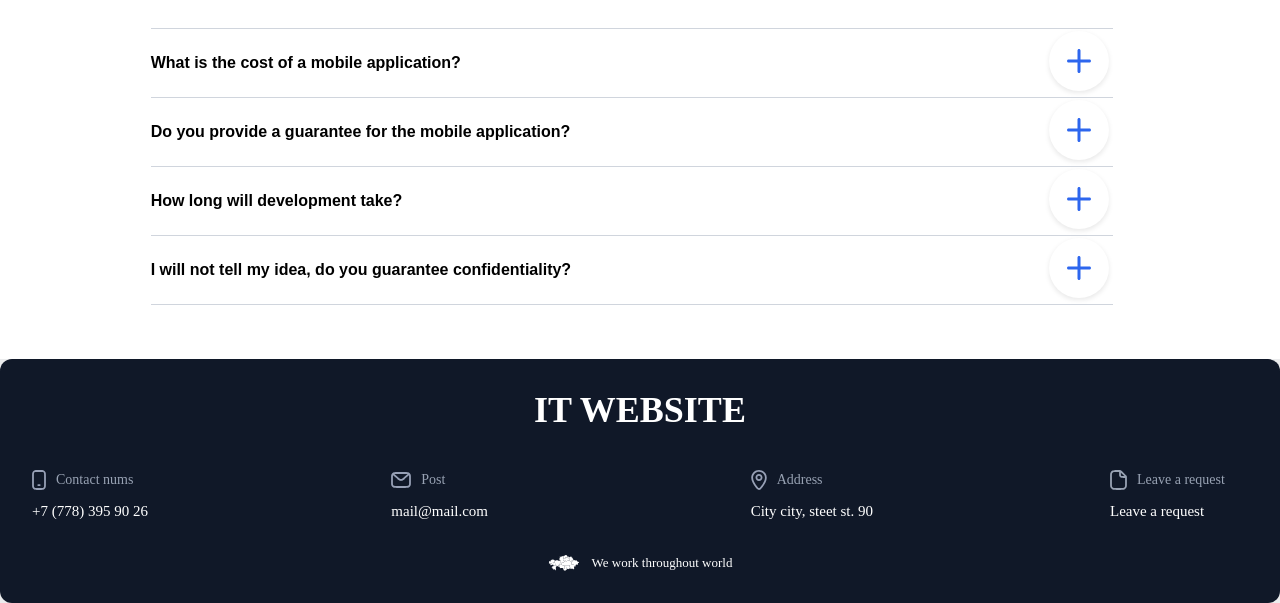
==== commit 6d4b0832: "ЛБ7" ====
--- a/src/index.html
+++ b/src/index.html
@@ -238,6 +238,531 @@
     </div>
 </section>
 
+<section class="projects">
+    <div class="container">
+        <div class="project__header">
+            <h2 class="header__text">
+                Developed more than
+                <span class="text_color_blue">100</span> projects in
+                <span class="text_color_blue">15</span> industries
+            </h2>
+        </div>
+        <div class="project__list">
+            <article class="project__column">
+                <div class="project__item">
+                    <img
+                            class="project__image"
+                            src="/src/assets/icons/social_media.svg"
+                    />
+                    <p>Social media</p>
+                </div>
+                <div class="project__item">
+                    <img class="project__image" src="/src/assets/icons/fitness.svg" />
+                    <p>Fitness and sport</p>
+                </div>
+                <div class="project__item">
+                    <img class="project__image" src="/src/assets/icons/bank.svg" />
+                    <p>Bank</p>
+                </div>
+                <div class="project__item">
+                    <img
+                            class="project__image"
+                            src="/src/assets/icons/construction.svg"
+                    />
+                    <p>Construction</p>
+                </div>
+                <div class="project__item">
+                    <img
+                            class="project__image"
+                            src="/src/assets/icons/game_projects.svg"
+                    />
+                    <p>Game projects</p>
+                </div>
+            </article>
+            <article class="project__column">
+                <div class="project__item">
+                    <img
+                            class="project__image"
+                            src="/src/assets/icons/education.svg"
+                    />
+                    <p>Education</p>
+                </div>
+                <div class="project__item">
+                    <img class="project__image" src="/src/assets/icons/auto.svg" />
+                    <p>Auto, transport</p>
+                </div>
+                <div class="project__item">
+                    <img
+                            class="project__image"
+                            src="/src/assets/icons/medicine.svg"
+                    />
+                    <p>Medicine, health</p>
+                </div>
+                <div class="project__item">
+                    <img
+                            class="project__image"
+                            src="/src/assets/icons/restaurant.svg"
+                    />
+                    <p>Restaurants, food delivery</p>
+                </div>
+                <div class="project__item">
+                    <img
+                            class="project__image"
+                            src="/src/assets/icons/marketplace.svg"
+                    />
+                    <p>Marketplaces</p>
+                </div>
+            </article>
+            <article class="project__column last__column">
+                <div class="project__item">
+                    <img class="project__image" src="/src/assets/icons/ar.svg" />
+                    <p>AR technology</p>
+                </div>
+                <div class="project__item">
+                    <img class="project__image" src="/src/assets/icons/tv.svg" />
+                    <p>TV series</p>
+                </div>
+                <div class="project__item">
+                    <img
+                            class="project__image"
+                            src="/src/assets/icons/startups.svg"
+                    />
+                    <p>Startups</p>
+                </div>
+                <div class="project__item">
+                    <img
+                            class="project__image"
+                            src="/src/assets/icons/religion.svg"
+                    />
+                    <p>Religion</p>
+                </div>
+                <div class="project__item">
+                    <img class="project__image" src="/src/assets/icons/online.svg" />
+                    <p>Online cources</p>
+                </div>
+            </article>
+        </div>
+    </div>
+</section>
+
+<section class="clients">
+    <div class="container">
+        <div class="clients__header">
+            <h2 class="header__text">Projects we are proud of</h2>
+            <p class="default__text">
+                Our software development company is truly proud of the wonderful
+                clients we have worked with. We enjoy a long-term partnership
+            </p>
+        </div>
+        <div class="clients__companies">
+            <ul class="clients__list">
+                <li class="clients__item"><a href="#">I-teka</a></li>
+                <li class="clients__item"><a href="#">Dauletten</a></li>
+                <li class="clients__item"><a href="#">Guru Bosch</a></li>
+                <li class="clients__item"><a href="#">Santo</a></li>
+                <li class="clients__item"><a href="#">Home Credit Bank</a></li>
+                <li class="clients__item"><a href="#">BI Partners</a></li>
+                <li class="clients__item"><a href="#">Europharma</a></li>
+            </ul>
+            <button type="button" class="clients__button1">
+                View 100 more projects
+            </button>
+        </div>
+
+        <div class="iteka">
+            <div class="iteka__description">
+                <div class="iteka__header">
+                    <h2 class="header__text">I-teka</h2>
+                </div>
+                <div class="iteka__underheader">
+                    <div class="iteka__underdescription">
+                        <p class="default__text">
+                            The application is designed to search for drugs by
+                            availability in pharmacies in cities. During quarantine, the
+                            application helped many people, which gives more value.
+                        </p>
+                    </div>
+                    <div class="iteka__list">
+                        <div class="iteka__tools">
+                            <p class="tool">Business analysis</p>
+                            <p class="tool">iOS</p>
+                            <p class="tool">Android</p>
+                            <p class="tool">QA</p>
+                            <p class="tool">UI/UX Design</p>
+                        </div>
+                    </div>
+                    <div class="iteka__info">
+                        <div class="iteka__category">
+                            <img
+                                    class="iteka__icon"
+                                    src="/src/assets/icons/IconGeo.svg"
+                                    alt="GeoPosition"
+                            />
+                            <p class="iteka__text default__text">Kazakhstan</p>
+                        </div>
+                        <div class="iteka__category">
+                            <img
+                                    class="iteka__icon"
+                                    src="/src/assets/icons/IconCase.svg"
+                                    alt="SuitCase"
+                            />
+                            <p class="iteka__text default__text">Medicine</p>
+                        </div>
+                    </div>
+                    <div class="iteka__users">
+                        <div class="users__growth">
+                            <h3 class="subheader__text">400%</h3>
+                            <p class="form__label">User Growth</p>
+                        </div>
+                        <div class="users__active">
+                            <h3 class="subheader__text">+ 200 000</h3>
+                            <p class="form__label">Active Users</p>
+                        </div>
+                    </div>
+                    <div class="iteka__stores">
+                        <img src="/src/assets/img/AppStore.png" class="clients__app" />
+                        <img
+                                src="/src/assets/img/GooglePlay.png"
+                                class="clients__app"
+                        />
+                    </div>
+                </div>
+            </div>
+            <div class="iteka__image">
+                <img class="aside__image" src="/src/assets/img/i-teka.png" />
+            </div>
+            <div class="clients__button2">
+                <button type="button" class="button2">
+                    View 100 more projects
+                </button>
+            </div>
+        </div>
+    </div>
+</section>
+
+<section class="contact">
+    <div class="container">
+        <div class="contact__text">
+            <h3 class="header__text text_color_white">
+                Let's discuss<br />Your project
+            </h3>
+            <p class="default__text text_color_white">
+                Let's figure out how to create an effective application,<br />its
+                cost and terms of its development
+            </p>
+        </div>
+        <article class="contact__feedback">
+            <form class="contact__form" action="" method="">
+                <div class="fields">
+                    <div class="feedback__field">
+                        <label for="contact__phone" class="form__label"
+                        >Best phone number</label
+                        >
+                        <img
+                                id="feedback__image"
+                                src="/src/assets/img/IconFlag.png"
+                                alt="FlagIcon"
+                        />
+                        <input
+                                type="tel"
+                                id="contact__phone"
+                                name="contact__phone"
+                                placeholder="+7 (111) 111-11-11"
+                                required
+                        />
+                    </div>
+
+                    <div class="feedback__field">
+                        <label for="contact__name" class="form__label">Full name</label>
+                        <input
+                                type="text"
+                                id="contact__name"
+                                name="contact__name"
+                                placeholder="Иван Иванов"
+                                required
+                        />
+                    </div>
+                </div>
+
+                <button type="submit" class="contact__button">
+                    Discuss the project
+                </button>
+            </form>
+        </article>
+    </div>
+</section>
+
+<section class="development__stages">
+    <div class="container">
+        <div class="development__stages__text">
+            <h3 class="header__text">Application Development Stages</h3>
+        </div>
+        <div class="item__blocks">
+            <article class="item__column">
+                <div class="stage__item">
+                    <div class="stage__item__header">
+                        <h4 class="stage__header">Analysis</h4>
+                        <img class="stage__image" src="/src/assets/icons/planing.svg" />
+                    </div>
+                    <p class="default__text">
+                        We write technical specifications for development, taking into
+                        account the business processes and technologies of the customer
+                        and the needs of users.
+                    </p>
+                </div>
+                <div class="stage__item">
+                    <div class="stage__item__header">
+                        <h4 class="stage__header">Design</h4>
+                        <img
+                                class="stage__image"
+                                src="/src/assets/icons/graphic_design.svg"
+                        />
+                    </div>
+                    <p class="default__text">
+                        We adapt the customer's corporate identity to the platform
+                        guidelines. We draw convenient and understandable interfaces.
+                    </p>
+                </div>
+                <div class="stage__item">
+                    <div class="stage__item__header">
+                        <h4 class="stage__header">Development</h4>
+                        <img
+                                class="stage__image"
+                                src="/src/assets/icons/computer_coding.svg"
+                        />
+                    </div>
+                    <p class="default__text">
+                        We create an extensible architecture, write clean and stable
+                        code. We integrate with customer technologies.
+                    </p>
+                </div>
+            </article>
+            <article class="item__column">
+                <div class="stage__item">
+                    <div class="stage__item__header">
+                        <h4 class="stage__header">Testing</h4>
+                        <img
+                                class="stage__image"
+                                src="/src/assets/icons/security.svg"
+                        />
+                    </div>
+                    <p class="default__text">
+                        We carry out functional testing and do bug fixes. We adapt the
+                        application to different phone resolutions
+                    </p>
+                </div>
+                <div class="stage__item">
+                    <div class="stage__item__header">
+                        <h4 class="stage__header">Launching</h4>
+                        <img class="stage__image" src="/src/assets/icons/hosting.svg" />
+                    </div>
+                    <p class="default__text">
+                        We design the application page and publish it in the App Store
+                        and Google Play stores.
+                    </p>
+                </div>
+                <div class="stage__item">
+                    <div class="stage__item__header">
+                        <h4 class="stage__header">Support</h4>
+                        <img
+                                class="stage__image"
+                                src="/src/assets/icons/application.svg"
+                        />
+                    </div>
+                    <p class="default__text">
+                        We monitor the stability of the application, update it for new
+                        devices and versions of iOS and Android.
+                    </p>
+                </div>
+            </article>
+        </div>
+    </div>
+</section>
+
+<section class="company__about">
+    <div class="container">
+        <div class="company__text">
+            <h3 class="header__text">Our team</h3>
+            <p class="default__text first__paragraph">
+                Thousand is a full-cycle digital production company with its own
+                product analytics, design, web and mobile development.
+            </p>
+            <div class="company__video2">
+                <img
+                        class="video__window"
+                        src="/src/assets/img/future_video.jpg"
+                        alt="future_video"
+                />
+                <img
+                        class="video__button"
+                        src="/src/assets/icons/PlayButton.svg"
+                        alt="play_video"
+                />
+            </div>
+            <div class="company__stats">
+                <div class="stats">
+                    <h3 class="header__text">28</h3>
+                    <p class="form__label">team members</p>
+                </div>
+                <div class="stats">
+                    <h3 class="header__text">+100</h3>
+                    <p class="form__label">projects</p>
+                </div>
+                <div class="stats">
+                    <h3 class="header__text">7 years</h3>
+                    <p class="form__label">in IT sphere</p>
+                </div>
+            </div>
+            <p class="default__text">
+                All the necessary specialists - from a designer to a tester - are on
+                our staff. We hire the best specialists in the market. It's
+                expensive but worth it
+            </p>
+        </div>
+        <div class="company__video1">
+            <img
+                    class="video__window"
+                    src="/src/assets/img/future_video.jpg"
+                    alt="future_video"
+            />
+            <img
+                    class="video__button"
+                    src="/src/assets/icons/PlayButton.svg"
+                    alt="play_video"
+            />
+        </div>
+    </div>
+</section>
+
+<section class="book__advert">
+    <div class="container">
+        <div class="book__info">
+            <div class="book__advert__text">
+                <h3 class="header__text text_color_white">
+                    Get the book for free by leaving your contacts
+                </h3>
+            </div>
+            <div class="book__image2">
+                <img
+                        class="book__example"
+                        src="/src/assets/img/Book.png"
+                        alt="book"
+                />
+            </div>
+            <article class="book__advert__form">
+                <form class="book__form" action="" method="">
+                    <div class="book__fields">
+                        <div class="book__field">
+                            <div class="book__phone__field">
+                                <label for="book__phone" class="form__label">
+                                    Phone number
+                                </label>
+                                <img
+                                        id="book__image"
+                                        src="/src/assets/img/IconFlag.png"
+                                        alt="FlagIcon"
+                                />
+                                <input
+                                        type="tel"
+                                        id="book__phone"
+                                        name="book__phone"
+                                        placeholder="+7 (111) 111-11-11"
+                                        required
+                                />
+                            </div>
+
+                            <div class="book__name__field">
+                                <input
+                                        type="text"
+                                        id="book__name"
+                                        class="book__form-name"
+                                        name="book__name"
+                                        placeholder="Your full name"
+                                        required
+                                />
+                            </div>
+                        </div>
+
+                        <div class="book__email__field">
+                            <label for="book__email" class="form__label">email</label>
+                            <input
+                                    type="email"
+                                    id="book__email"
+                                    name="book__email"
+                                    placeholder="mail@mail.com"
+                                    required
+                            />
+                        </div>
+
+                        <button type="submit" class="book__button">
+                            Send my ebook to my mail
+                        </button>
+                    </div>
+                </form>
+            </article>
+        </div>
+        <div class="book__image1">
+            <img
+                    class="book__example"
+                    src="/src/assets/img/Book.png"
+                    alt="book"
+            />
+        </div>
+    </div>
+</section>
+
+<section class="faq">
+    <div class="container">
+        <div class="faq__text">
+            <h3 class="header__text">FAQ</h3>
+        </div>
+        <div class="faq__questions">
+            <article class="question__column">
+                <div class="question">
+                    <h4 class="stage__header">
+                        What is the cost of a mobile application?
+                    </h4>
+                    <img
+                            class="faq__image"
+                            src="/src/assets/icons/IconPlus.svg"
+                            alt="open_block"
+                    />
+                </div>
+                <div class="question border__bottom1">
+                    <h4 class="stage__header">
+                        Do you provide a guarantee for the mobile application?
+                    </h4>
+                    <img
+                            class="faq__image"
+                            src="/src/assets/icons/IconPlus.svg"
+                            alt="open_block"
+                    />
+                </div>
+            </article>
+            <article class="question__column">
+                <div class="question">
+                    <h4 class="stage__header">How long will development take?</h4>
+                    <img
+                            class="faq__image"
+                            src="/src/assets/icons/IconPlus.svg"
+                            alt="open_block"
+                    />
+                </div>
+                <div class="question border__bottom2">
+                    <h4 class="stage__header">
+                        I will not tell my idea, do you guarantee confidentiality?
+                    </h4>
+                    <img
+                            class="faq__image"
+                            src="/src/assets/icons/IconPlus.svg"
+                            alt="open_block"
+                    />
+                </div>
+            </article>
+        </div>
+    </div>
+</section>
+
 <footer class="footer">
     <div class="container">
         <div class="footer__block">
--- a/src/assets/styles/style.css
+++ b/src/assets/styles/style.css
@@ -404,6 +404,643 @@
         text-decoration: none;
         border-bottom: 1px solid #2d66ee;
     }
+    body .projects {
+        width: 100%;
+        min-height: 620px;
+    }
+    body .projects .container {
+        padding: 40px 30px;
+        min-height: 620px;
+    }
+    body .projects .container .project__header {
+        width: 100%;
+    }
+    body .projects .container .project__list {
+        display: flex;
+        justify-content: space-between;
+        align-items: flex-start;
+        flex-wrap: wrap;
+        height: 280px;
+        margin-top: 30px;
+    }
+    body .projects .container .project__list .project__column {
+        width: 50%;
+        height: 100%;
+        display: flex;
+        flex-direction: column;
+        justify-content: space-around;
+    }
+    body .projects .container .project__list .project__column.last__column {
+        width: 50%;
+        height: 180px;
+        flex-wrap: wrap;
+        align-content: flex-start;
+        justify-content: flex-start;
+    }
+    body .projects .container .project__list .project__column.last__column .project__item {
+        height: 56px;
+    }
+    body .projects .container .project__list .project__column .project__item {
+        display: flex;
+        align-items: center;
+        justify-content: flex-start;
+        max-width: 391px;
+        width: 100%;
+        height: 44px;
+    }
+    body .clients {
+        width: 100%;
+        height: auto;
+        min-height: 980px;
+        overflow: hidden;
+    }
+    body .clients .container {
+        padding: 40px 30px;
+        display: flex;
+        flex-direction: column;
+        justify-content: space-between;
+    }
+    body .clients .container .clients__header {
+        min-width: 335px;
+        width: 95%;
+        height: auto;
+    }
+    body .clients .container .clients__header .header__text {
+        margin-bottom: 20px;
+    }
+    body .clients .container .clients__companies {
+        width: 100%;
+        height: auto;
+        display: flex;
+        justify-content: center;
+    }
+    body .clients .container .clients__companies .clients__list {
+        width: 100%;
+        max-width: 320px;
+        min-height: 60px;
+        padding: 0;
+        display: flex;
+        flex-wrap: wrap;
+        justify-content: space-around;
+        align-items: flex-start;
+        list-style-type: none;
+    }
+    body .clients .container .clients__companies .clients__list .clients__item {
+        display: flex;
+        align-items: center;
+        height: 22px;
+        width: auto;
+    }
+    body .clients .container .clients__companies .clients__list .clients__item a {
+        color: black;
+        font-size: 14px;
+        text-decoration: none;
+    }
+    body .clients .container .clients__companies .clients__list .clients__item a:hover {
+        color: black;
+        font-weight: 600;
+        text-decoration: none;
+        border-bottom: 1px solid #2d66ee;
+    }
+    body .clients .container .clients__companies .clients__button1 {
+        display: none;
+    }
+    body .clients .container .iteka {
+        display: flex;
+        flex-direction: column;
+        align-items: flex-start;
+        justify-content: space-between;
+        width: 100%;
+        height: auto;
+    }
+    body .clients .container .iteka .iteka__image {
+        display: flex;
+        justify-content: center;
+        height: auto;
+        width: 100%;
+        order: -1;
+    }
+    body .clients .container .iteka .iteka__image .aside__image {
+        width: 100%;
+        max-width: 600px;
+    }
+    body .clients .container .iteka .iteka__description {
+        width: 100%;
+        height: auto;
+    }
+    body .clients .container .iteka .iteka__description .iteka__underheader {
+        max-width: 760px;
+        width: 100%;
+        min-height: 375px;
+        height: auto;
+        display: flex;
+        flex-direction: column;
+        justify-content: space-between;
+        align-items: flex-start;
+    }
+    body .clients .container .iteka .iteka__description .iteka__underheader .iteka__underdescription {
+        width: 100%;
+        height: auto;
+        margin-top: 20px;
+    }
+    body .clients .container .iteka .iteka__description .iteka__underheader .iteka__list {
+        width: 100%;
+        height: auto;
+    }
+    body .clients .container .iteka .iteka__description .iteka__underheader .iteka__list .iteka__tools {
+        margin: 0;
+        padding: 0;
+        width: 100%;
+        height: auto;
+        display: flex;
+        flex-wrap: wrap;
+        justify-content: flex-start;
+        align-items: center;
+    }
+    body .clients .container .iteka .iteka__description .iteka__underheader .iteka__list .iteka__tools .tool {
+        font-family: SFProText;
+        font-size: 14px;
+        font-weight: 500;
+        line-height: 1.1px;
+    }
+    body .clients .container .iteka .iteka__description .iteka__underheader .iteka__list .iteka__tools .tool:after {
+        content: " / ";
+        color: #2d66ee;
+    }
+    body .clients .container .iteka .iteka__description .iteka__underheader .iteka__list .iteka__tools .tool:last-child:after {
+        content: "";
+    }
+    body .clients .container .iteka .iteka__description .iteka__underheader .iteka__info {
+        display: flex;
+        justify-content: space-between;
+        align-items: center;
+        width: 239px;
+        height: 24px;
+    }
+    body .clients .container .iteka .iteka__description .iteka__underheader .iteka__info .iteka__category {
+        width: 112px;
+        height: 27px;
+        display: flex;
+        align-items: center;
+    }
+    body .clients .container .iteka .iteka__description .iteka__underheader .iteka__info .iteka__category .iteka__text {
+        margin-left: 8px;
+    }
+    body .clients .container .iteka .iteka__description .iteka__underheader .iteka__users {
+        display: flex;
+        justify-content: space-between;
+        align-items: center;
+        width: 262px;
+        height: 59px;
+    }
+    body .clients .container .iteka .iteka__description .iteka__underheader .iteka__users .users__growth {
+        width: 99px;
+        height: 59px;
+    }
+    body .clients .container .iteka .iteka__description .iteka__underheader .iteka__users .users__active {
+        width: 129px;
+        height: 59px;
+    }
+    body .clients .container .iteka .iteka__description .iteka__underheader .iteka__stores {
+        display: flex;
+        justify-content: space-around;
+        align-items: center;
+        width: 350px;
+        height: 50px;
+    }
+    body .clients .container .iteka .iteka__description .iteka__underheader .iteka__stores .clients__app {
+        width: 170px;
+        height: 50px;
+        cursor: pointer;
+    }
+    body .clients .container .iteka .clients__button2 {
+        margin-top: 20px;
+        width: 100%;
+        height: auto;
+        display: flex;
+        align-items: center;
+        justify-content: center;
+    }
+    body .clients .container .iteka .clients__button2 .button2 {
+        width: 258px;
+        height: 40px;
+        border: none;
+        background-color: rgb(45, 102, 238);
+        padding: 11px 24px;
+        color: white;
+        text-align: center;
+        cursor: pointer;
+        border-radius: 8px;
+    }
+    body .clients .container .iteka .clients__button2 .button2:hover {
+        background-color: #0f52ee;
+    }
+    body .contact {
+        width: 100%;
+        min-height: 600px;
+        height: auto;
+        background-color: rgb(45, 102, 238);
+    }
+    body .contact .container {
+        padding: 40px 30px;
+        min-height: 600px;
+        display: flex;
+        flex-direction: column;
+        justify-content: space-between;
+        align-items: flex-start;
+    }
+    body .contact .container .contact__text {
+        width: 100%;
+        min-height: 150px;
+        height: auto;
+        display: flex;
+        flex-direction: column;
+        justify-content: space-between;
+    }
+    body .contact .container .contact__feedback {
+        display: flex;
+        flex-direction: column;
+        justify-content: space-between;
+        width: 100%;
+        height: 300px;
+        background-color: white;
+        border-radius: 12px;
+        padding: 24px;
+    }
+    body .contact .container .contact__feedback .contact__form {
+        width: 100%;
+        height: 300px;
+        display: flex;
+        flex-direction: column;
+        justify-content: space-between;
+        align-items: center;
+    }
+    body .contact .container .contact__feedback .contact__form .fields {
+        display: flex;
+        flex-direction: column;
+        justify-content: space-between;
+        align-items: center;
+        width: 100%;
+        height: 160px;
+    }
+    body .contact .container .contact__feedback .contact__form .fields .feedback__field {
+        width: 100%;
+    }
+    body .contact .container .contact__feedback .contact__form .fields .feedback__field #feedback__image {
+        position: absolute;
+        margin-top: 30px;
+        margin-left: -145px;
+    }
+    body .contact .container .contact__feedback .contact__form .fields .feedback__field #contact__phone {
+        padding-left: 20px;
+        width: 100%;
+        height: 40px;
+        border: none;
+        border-bottom: 1px solid rgb(208, 213, 221);
+        font-family: SFProText;
+        font-size: 17px;
+        font-weight: 400;
+        line-height: 22px;
+        letter-spacing: -0.4px;
+        text-align: left;
+        color: rgb(16, 24, 40);
+    }
+    body .contact .container .contact__feedback .contact__form .fields .feedback__field #contact__name {
+        width: 100%;
+        height: 40px;
+        border: none;
+        border-bottom: 1px solid rgb(208, 213, 221);
+        font-family: SFProText;
+        font-size: 17px;
+        font-weight: 400;
+        line-height: 22px;
+        letter-spacing: -0.4px;
+        text-align: left;
+        color: rgb(16, 24, 40);
+    }
+    body .contact .container .contact__feedback .contact__form .contact__button {
+        width: 255px;
+        height: 40px;
+        border: none;
+        background-color: rgb(45, 102, 238);
+        padding: 11px 24px;
+        color: white;
+        text-align: center;
+        cursor: pointer;
+        border-radius: 8px;
+    }
+    body .contact .container .contact__feedback .contact__form .contact__button:hover {
+        background-color: #0f52ee;
+    }
+    body .development__stages {
+        width: 100%;
+        height: auto;
+        background-color: white;
+    }
+    body .development__stages .container {
+        padding: 40px 30px;
+    }
+    body .development__stages .container .development__stages__text {
+        width: 100%;
+    }
+    body .development__stages .container .item__blocks {
+        width: 100%;
+        min-height: 1530px;
+        height: auto;
+        padding-top: 50px;
+        display: flex;
+        flex-direction: column;
+        justify-content: space-between;
+    }
+    body .development__stages .container .item__blocks .item__column {
+        width: 100%;
+        min-height: 730px;
+        height: auto;
+        display: flex;
+        flex-direction: column;
+        justify-content: space-between;
+    }
+    body .development__stages .container .item__blocks .item__column .stage__item {
+        display: flex;
+        flex-direction: column;
+        align-items: flex-start;
+        justify-content: space-around;
+        width: 100%;
+        height: 232px;
+        background-color: white;
+        padding: 24px;
+        border-radius: 12px;
+        box-shadow: 0px 0px 2px rgba(0, 0, 0, 0.08), 0px 0px 24px rgba(0, 0, 0, 0.16);
+    }
+    body .development__stages .container .item__blocks .item__column .stage__item .stage__item__header {
+        width: 200px;
+        height: 48px;
+        display: flex;
+        flex-direction: row-reverse;
+        justify-content: flex-end;
+        align-items: center;
+        margin-bottom: 16px;
+    }
+    body .development__stages .container .item__blocks .item__column .stage__item .stage__item__header .stage__header {
+        margin-left: 24px;
+        font-size: 20px;
+        font-weight: 600;
+    }
+    body .company__about {
+        width: 100%;
+        height: auto;
+    }
+    body .company__about .container {
+        display: flex;
+        flex-direction: column;
+        justify-content: space-between;
+        align-items: flex-start;
+        padding: 40px 30px;
+    }
+    body .company__about .container .company__text {
+        display: flex;
+        flex-direction: column;
+        justify-content: space-between;
+        align-items: flex-start;
+        width: 100%;
+        height: auto;
+    }
+    body .company__about .container .company__text .first__paragraph {
+        width: 100%;
+        margin-top: 20px;
+        margin-bottom: 20px;
+    }
+    body .company__about .container .company__text .company__video2 {
+        width: 100%;
+        height: auto;
+        display: flex;
+        align-items: center;
+        justify-content: center;
+    }
+    body .company__about .container .company__text .company__video2 .video__window {
+        width: 100%;
+    }
+    body .company__about .container .company__text .company__video2 .video__button {
+        position: absolute;
+    }
+    body .company__about .container .company__text .company__stats {
+        width: 100%;
+        min-height: 113px;
+        height: auto;
+        display: flex;
+        justify-content: space-between;
+        align-items: center;
+    }
+    body .company__about .container .company__text .company__stats .stats {
+        max-width: 120px;
+        display: flex;
+        flex-direction: column;
+        justify-content: center;
+        align-items: flex-start;
+        height: 113px;
+    }
+    body .company__about .container .company__text .company__stats .form__label {
+        margin: 0;
+    }
+    body .company__about .container .company__video1 {
+        display: none;
+    }
+    body .book__advert {
+        width: 100%;
+        height: auto;
+        background-color: rgb(45, 102, 238);
+    }
+    body .book__advert .container {
+        padding: 40px 30px;
+        display: flex;
+        flex-direction: column;
+        justify-content: space-between;
+        align-items: center;
+    }
+    body .book__advert .container .book__info {
+        width: 100%;
+        height: auto;
+        min-height: 700px;
+        display: flex;
+        flex-direction: column;
+        justify-content: space-between;
+        align-items: center;
+    }
+    body .book__advert .container .book__info .book__advert__text {
+        width: 100%;
+    }
+    body .book__advert .container .book__info .book__advert__text h3 {
+        text-align: center;
+    }
+    body .book__advert .container .book__info .book__image2 {
+        padding: 30px 0;
+        display: flex;
+        align-items: center;
+        justify-content: center;
+        width: 100%;
+        height: auto;
+    }
+    body .book__advert .container .book__info .book__image2 .book__example {
+        max-width: 215px;
+        width: 50%;
+    }
+    body .book__advert .container .book__info .book__advert__form {
+        width: 100%;
+        display: flex;
+        flex-direction: column;
+        justify-content: space-between;
+        align-items: center;
+    }
+    body .book__advert .container .book__info .book__advert__form .book__form {
+        max-width: 335px;
+        height: 360px;
+        width: 100%;
+        background-color: white;
+        padding: 24px;
+        border-radius: 12px;
+        box-shadow: 0px 0px 2px rgba(0, 0, 0, 0.08), 0px 0px 24px rgba(0, 0, 0, 0.16);
+    }
+    body .book__advert .container .book__info .book__advert__form .book__form .book__fields {
+        width: 100%;
+        height: 100%;
+        display: flex;
+        flex-direction: column;
+        justify-content: space-between;
+        align-items: center;
+    }
+    body .book__advert .container .book__info .book__advert__form .book__form .book__fields .book__field {
+        display: flex;
+        flex-direction: column;
+        justify-content: space-between;
+        width: 100%;
+        max-height: 150px;
+        height: 100%;
+    }
+    body .book__advert .container .book__info .book__advert__form .book__form .book__fields .book__field .book__phone__field {
+        width: 100%;
+        height: 56px;
+        display: flex;
+        flex-direction: column;
+        justify-content: space-between;
+        align-items: flex-start;
+    }
+    body .book__advert .container .book__info .book__advert__form .book__form .book__fields .book__field .book__phone__field #book__phone {
+        width: 100%;
+        padding-left: 22px;
+        height: 40px;
+        border: none;
+        border-bottom: 1px solid rgb(208, 213, 221);
+        font-family: SFProText;
+        font-size: 17px;
+        font-weight: 400;
+        line-height: 22px;
+        letter-spacing: -0.4px;
+        text-align: left;
+        color: rgb(16, 24, 40);
+    }
+    body .book__advert .container .book__info .book__advert__form .book__form .book__fields .book__field .book__phone__field #book__image {
+        position: absolute;
+        margin-top: 28px;
+    }
+    body .book__advert .container .book__info .book__advert__form .book__form .book__fields .book__field .book__name__field {
+        width: 100%;
+        height: 56px;
+    }
+    body .book__advert .container .book__info .book__advert__form .book__form .book__fields .book__field .book__name__field #book__name {
+        width: 100%;
+        height: 40px;
+        border: none;
+        border-bottom: 1px solid rgb(208, 213, 221);
+        font-family: SFProText;
+        font-size: 17px;
+        font-weight: 400;
+        line-height: 22px;
+        letter-spacing: -0.4px;
+        text-align: left;
+        color: rgb(16, 24, 40);
+    }
+    body .book__advert .container .book__info .book__advert__form .book__form .book__fields .book__email__field {
+        width: 100%;
+        height: 56px;
+        display: flex;
+        flex-direction: column;
+        justify-content: space-between;
+        align-items: flex-start;
+    }
+    body .book__advert .container .book__info .book__advert__form .book__form .book__fields .book__email__field #book__email {
+        width: 100%;
+        height: 40px;
+        border: none;
+        border-bottom: 1px solid rgb(208, 213, 221);
+        font-family: SFProText;
+        font-size: 17px;
+        font-weight: 400;
+        line-height: 22px;
+        letter-spacing: -0.4px;
+        text-align: left;
+        color: rgb(16, 24, 40);
+    }
+    body .book__advert .container .book__info .book__advert__form .book__form .book__fields .book__button {
+        width: 90%;
+        height: 40px;
+        border-radius: 8px;
+        background-color: #2d66ee;
+        border: none;
+        cursor: pointer;
+        color: white;
+    }
+    body .book__advert .container .book__info .book__advert__form .book__form .book__fields .book__button:hover {
+        background-color: #0f52ee;
+    }
+    body .book__advert .container .book__image1 {
+        display: none;
+    }
+    body .faq {
+        width: 100%;
+        height: auto;
+        background-color: white;
+    }
+    body .faq .container {
+        padding-top: 54px;
+        padding-left: 30px;
+        padding-right: 30px;
+        display: flex;
+        flex-direction: column;
+        justify-content: flex-start;
+        align-items: flex-start;
+        padding-bottom: 54px;
+    }
+    body .faq .container .faq__text .header__text {
+        padding-bottom: 20px;
+    }
+    body .faq .container .faq__questions {
+        margin-left: 2%;
+        width: 100%;
+        height: 100%;
+        display: flex;
+        flex-direction: column;
+        align-items: flex-start;
+    }
+    body .faq .container .faq__questions .question__column {
+        width: 100%;
+        height: auto;
+        display: flex;
+        flex-direction: column;
+        justify-content: flex-start;
+        align-items: center;
+    }
+    body .faq .container .faq__questions .question__column .question {
+        width: 100%;
+        height: auto;
+        min-height: 60px;
+        display: flex;
+        justify-content: space-between;
+        align-items: center;
+        border-top: 0.5px solid rgb(208, 213, 221);
+    }
+    body .faq .container .border__bottom2 {
+        border-bottom: 0.5px solid rgb(208, 213, 221);
+    }
     body .footer {
         width: 100%;
         height: auto;
@@ -855,6 +1492,642 @@
         text-decoration: none;
         border-bottom: 1px solid #2d66ee;
     }
+    body .projects {
+        width: 100%;
+        height: 600px;
+    }
+    body .projects .container {
+        padding-top: 58px;
+        max-width: 1400px;
+    }
+    body .projects .container .project__header {
+        width: 100%;
+    }
+    body .projects .container .project__list {
+        display: flex;
+        align-items: flex-start;
+        height: auto;
+        margin-top: 30px;
+        flex-wrap: wrap;
+    }
+    body .projects .container .project__list .project__column {
+        width: 50%;
+        height: 100%;
+        display: flex;
+        flex-direction: column;
+        justify-content: space-around;
+    }
+    body .projects .container .project__list .project__column.last__column {
+        width: 50%;
+        height: 180px;
+        flex-wrap: wrap;
+        align-content: space-between;
+        justify-content: flex-start;
+    }
+    body .projects .container .project__list .project__column.last__column .project__item {
+        height: 56px;
+    }
+    body .projects .container .project__list .project__column .project__item {
+        display: flex;
+        align-items: center;
+        justify-content: flex-start;
+        width: 100%;
+        height: 56px;
+    }
+    body .clients {
+        width: 100%;
+        height: 890px;
+        overflow: hidden;
+    }
+    body .clients .container {
+        padding-top: 58px;
+        padding-right: 10px;
+    }
+    body .clients .container .clients__header {
+        width: 100%;
+        height: 130px;
+    }
+    body .clients .container .clients__header .header__text {
+        margin-bottom: 20px;
+    }
+    body .clients .container .clients__companies {
+        display: flex;
+        flex-direction: column;
+        align-items: flex-end;
+        justify-content: space-between;
+        width: 100%;
+        height: auto;
+    }
+    body .clients .container .clients__companies .clients__list {
+        width: 100%;
+        height: 58px;
+        padding: 0;
+        display: flex;
+        flex-direction: row;
+        justify-content: space-around;
+        align-items: center;
+        list-style-type: none;
+    }
+    body .clients .container .clients__companies .clients__list .clients__item {
+        display: flex;
+        align-items: center;
+        height: 58px;
+    }
+    body .clients .container .clients__companies .clients__list .clients__item a {
+        color: black;
+        font-size: 14px;
+        text-decoration: none;
+    }
+    body .clients .container .clients__companies .clients__list .clients__item a:hover {
+        color: black;
+        font-weight: 600;
+        text-decoration: none;
+        border-bottom: 1px solid #2d66ee;
+    }
+    body .clients .container .clients__companies .clients__button1 {
+        max-width: 207px;
+        max-height: 40px;
+        width: 100%;
+        height: auto;
+        border: none;
+        background-color: rgb(45, 102, 238);
+        padding: 11px 24px;
+        color: white;
+        text-align: center;
+        cursor: pointer;
+        border-radius: 8px;
+    }
+    body .clients .container .clients__companies .clients__button1:hover {
+        background-color: #0f52ee;
+    }
+    body .clients .container .iteka {
+        display: flex;
+        align-items: flex-start;
+        justify-content: space-between;
+        margin-top: 30px;
+        width: 100%;
+        height: 449px;
+    }
+    body .clients .container .iteka .iteka__image {
+        display: flex;
+        align-items: flex-end;
+        height: 395px;
+        margin-top: 29px;
+        max-width: 600px;
+        width: 100%;
+    }
+    body .clients .container .iteka .iteka__image .aside__image {
+        width: 100%;
+    }
+    body .clients .container .iteka .iteka__description {
+        max-width: 600px;
+        width: 50%;
+        height: 449px;
+    }
+    body .clients .container .iteka .iteka__description .iteka__underheader {
+        max-width: 600px;
+        width: 100%;
+        height: 395px;
+        display: flex;
+        flex-direction: column;
+        justify-content: space-between;
+        align-items: flex-start;
+    }
+    body .clients .container .iteka .iteka__description .iteka__underheader .iteka__underdescription {
+        width: 100%;
+        height: auto;
+        margin-top: 20px;
+    }
+    body .clients .container .iteka .iteka__description .iteka__underheader .iteka__list {
+        width: 496px;
+        height: 22px;
+    }
+    body .clients .container .iteka .iteka__description .iteka__underheader .iteka__list .iteka__tools {
+        margin: 0;
+        padding: 0;
+        width: 100%;
+        height: auto;
+        display: flex;
+        flex-wrap: wrap;
+        justify-content: flex-start;
+        align-items: center;
+    }
+    body .clients .container .iteka .iteka__description .iteka__underheader .iteka__list .iteka__tools .tool {
+        font-family: SFProText;
+        font-size: 14px;
+        font-weight: 500;
+        line-height: 1.1px;
+    }
+    body .clients .container .iteka .iteka__description .iteka__underheader .iteka__list .iteka__tools .tool:after {
+        content: " / ";
+        color: #2d66ee;
+    }
+    body .clients .container .iteka .iteka__description .iteka__underheader .iteka__list .iteka__tools .tool:last-child:after {
+        content: "";
+    }
+    body .clients .container .iteka .iteka__description .iteka__underheader .iteka__info {
+        display: flex;
+        justify-content: space-between;
+        align-items: center;
+        width: 239px;
+        height: 24px;
+    }
+    body .clients .container .iteka .iteka__description .iteka__underheader .iteka__info .iteka__category {
+        width: 112px;
+        height: 24px;
+        display: flex;
+        align-items: center;
+    }
+    body .clients .container .iteka .iteka__description .iteka__underheader .iteka__info .iteka__category .iteka__text {
+        margin-left: 8px;
+    }
+    body .clients .container .iteka .iteka__description .iteka__underheader .iteka__users {
+        display: flex;
+        justify-content: space-between;
+        align-items: center;
+        width: 252px;
+        height: 59px;
+    }
+    body .clients .container .iteka .iteka__description .iteka__underheader .iteka__users .users__growth {
+        width: 79px;
+        height: 59px;
+    }
+    body .clients .container .iteka .iteka__description .iteka__underheader .iteka__users .users__active {
+        width: 129px;
+        height: 59px;
+    }
+    body .clients .container .iteka .iteka__description .iteka__underheader .iteka__stores {
+        display: flex;
+        justify-content: space-between;
+        align-items: center;
+        max-width: 280px;
+        width: 100%;
+        height: auto;
+    }
+    body .clients .container .iteka .iteka__description .iteka__underheader .iteka__stores .clients__app {
+        height: 100%;
+        width: 50%;
+        cursor: pointer;
+    }
+    body .clients .container .iteka .clients__button2 {
+        display: none;
+    }
+    body .contact {
+        width: 100%;
+        height: 470px;
+        background-color: rgb(45, 102, 238);
+    }
+    body .contact .container {
+        padding-top: 55px;
+        padding-bottom: 55px;
+        display: flex;
+        flex-direction: column;
+        justify-content: space-between;
+        align-items: flex-start;
+        padding-right: 20px;
+    }
+    body .contact .container .contact__text {
+        display: flex;
+        flex-direction: column;
+        align-items: flex-start;
+        justify-content: space-between;
+        max-width: 600px;
+        width: 100%;
+        height: auto;
+    }
+    body .contact .container .contact__feedback {
+        display: flex;
+        align-items: center;
+        justify-content: center;
+        max-width: 900px;
+        width: 100%;
+        height: 190px;
+        background-color: white;
+        border-radius: 12px;
+        padding: 24px;
+    }
+    body .contact .container .contact__feedback .contact__form {
+        width: 99%;
+        height: 100%;
+        display: flex;
+        flex-direction: column;
+        justify-content: space-between;
+        align-items: flex-end;
+    }
+    body .contact .container .contact__feedback .contact__form .fields {
+        display: flex;
+        justify-content: space-between;
+        align-items: center;
+        width: 100%;
+        height: 78px;
+    }
+    body .contact .container .contact__feedback .contact__form .fields .feedback__field {
+        display: flex;
+        flex-direction: column;
+        width: 100%;
+    }
+    body .contact .container .contact__feedback .contact__form .fields .feedback__field #feedback__image {
+        position: absolute;
+        margin-top: 32px;
+        margin-left: 0;
+    }
+    body .contact .container .contact__feedback .contact__form .fields .feedback__field #contact__phone {
+        padding-left: 20px;
+        max-width: 244px;
+        width: 90%;
+        height: 40px;
+        border: none;
+        border-bottom: 1px solid rgb(208, 213, 221);
+        font-family: SFProText;
+        font-size: 17px;
+        font-weight: 400;
+        line-height: 22px;
+        letter-spacing: -0.4px;
+        text-align: left;
+        color: rgb(16, 24, 40);
+    }
+    body .contact .container .contact__feedback .contact__form .fields .feedback__field #contact__name {
+        max-width: 244px;
+        width: 90%;
+        height: 40px;
+        border: none;
+        border-bottom: 1px solid rgb(208, 213, 221);
+        font-family: SFProText;
+        font-size: 17px;
+        font-weight: 400;
+        line-height: 22px;
+        letter-spacing: -0.4px;
+        text-align: left;
+        color: rgb(16, 24, 40);
+    }
+    body .contact .container .contact__feedback .contact__form .contact__button {
+        max-width: 178px;
+        width: 90%;
+        height: 40px;
+        border: none;
+        background-color: rgb(45, 102, 238);
+        padding: 11px 24px;
+        color: white;
+        text-align: center;
+        cursor: pointer;
+        border-radius: 8px;
+    }
+    body .contact .container .contact__feedback .contact__form .contact__button:hover {
+        background-color: #0f52ee;
+    }
+    body .development__stages {
+        width: 100%;
+        height: auto;
+        background-color: white;
+    }
+    body .development__stages .container {
+        padding-top: 58px;
+        padding-bottom: 58px;
+    }
+    body .development__stages .container .development__stages__text {
+        width: 100%;
+    }
+    body .development__stages .container .item__blocks {
+        width: 90%;
+        height: 1290px;
+        padding-top: 50px;
+        padding-right: 30px;
+        display: flex;
+        flex-direction: column;
+        justify-content: space-between;
+        gap: 24px;
+    }
+    body .development__stages .container .item__blocks .item__column {
+        width: 100%;
+        min-height: 600px;
+        height: auto;
+        gap: 32px;
+        display: flex;
+        flex-direction: column;
+        justify-content: space-between;
+    }
+    body .development__stages .container .item__blocks .item__column .stage__item {
+        display: flex;
+        flex-direction: column;
+        align-items: flex-start;
+        justify-content: space-around;
+        width: 100%;
+        min-height: 172px;
+        max-height: 212px;
+        height: 100%;
+        background-color: white;
+        padding: 24px;
+        border-radius: 12px;
+        box-shadow: 0px 0px 2px rgba(0, 0, 0, 0.08), 0px 0px 24px rgba(0, 0, 0, 0.16);
+    }
+    body .development__stages .container .item__blocks .item__column .stage__item .stage__item__header {
+        width: 200px;
+        height: 48px;
+        display: flex;
+        flex-direction: row-reverse;
+        justify-content: flex-end;
+        align-items: center;
+        margin-bottom: 16px;
+    }
+    body .development__stages .container .item__blocks .item__column .stage__item .stage__item__header .stage__header {
+        margin-left: 24px;
+        font-size: 20px;
+        font-weight: 600;
+    }
+    body .company__about {
+        width: 100%;
+        height: auto;
+    }
+    body .company__about .container {
+        display: flex;
+        flex-direction: column;
+        justify-content: space-between;
+        align-items: flex-start;
+        padding-top: 38px;
+        padding-bottom: 38px;
+        padding-right: 7%;
+    }
+    body .company__about .container .company__text {
+        display: flex;
+        flex-direction: column;
+        justify-content: space-between;
+        align-items: flex-start;
+        width: 100%;
+        height: auto;
+    }
+    body .company__about .container .company__text .first__paragraph {
+        width: 65%;
+        margin-bottom: 30px;
+        margin-top: 30px;
+    }
+    body .company__about .container .company__text .company__video2 {
+        width: 100%;
+        max-width: 1000px;
+        height: auto;
+        display: flex;
+        align-items: center;
+        justify-content: center;
+    }
+    body .company__about .container .company__text .company__video2 .video__window {
+        width: 100%;
+    }
+    body .company__about .container .company__text .company__video2 .video__button {
+        position: absolute;
+    }
+    body .company__about .container .company__text .company__stats {
+        width: 100%;
+        max-width: 1000px;
+        min-height: 113px;
+        height: auto;
+        display: flex;
+        justify-content: space-between;
+        align-items: center;
+    }
+    body .company__about .container .company__text .company__stats .stats {
+        min-width: 120px;
+        display: flex;
+        flex-direction: column;
+        justify-content: center;
+        align-items: flex-start;
+        height: 113px;
+    }
+    body .company__about .container .company__text .company__stats .form__label {
+        margin: 0;
+    }
+    body .company__about .container .company__video1 {
+        display: none;
+    }
+    body .book__advert {
+        width: 100%;
+        height: 600px;
+        background-color: rgb(45, 102, 238);
+    }
+    body .book__advert .container {
+        display: flex;
+        justify-content: space-between;
+        align-items: center;
+        padding-top: 50px;
+        padding-bottom: 50px;
+        padding-right: 10px;
+    }
+    body .book__advert .container .book__info {
+        width: 50%;
+        height: 100%;
+        display: flex;
+        flex-direction: column;
+        justify-content: space-between;
+        align-items: flex-start;
+    }
+    body .book__advert .container .book__info .book__advert__text {
+        width: 100%;
+    }
+    body .book__advert .container .book__info .book__advert__text h3 {
+        margin: 0;
+    }
+    body .book__advert .container .book__info .book__image2 {
+        display: none;
+    }
+    body .book__advert .container .book__info .book__advert__form {
+        width: 100%;
+        max-width: 900px;
+    }
+    body .book__advert .container .book__info .book__advert__form .book__form {
+        min-height: 360px;
+        width: 90%;
+        height: 100%;
+        background-color: white;
+        padding: 24px;
+        border-radius: 12px;
+        box-shadow: 0px 0px 2px rgba(0, 0, 0, 0.08), 0px 0px 24px rgba(0, 0, 0, 0.16);
+    }
+    body .book__advert .container .book__info .book__advert__form .book__form .book__fields {
+        width: 100%;
+        height: 100%;
+        display: flex;
+        flex-direction: column;
+        justify-content: space-between;
+    }
+    body .book__advert .container .book__info .book__advert__form .book__form .book__fields .book__field {
+        display: flex;
+        flex-direction: column;
+        justify-content: space-between;
+        width: 100%;
+        max-height: 150px;
+        height: 100%;
+    }
+    body .book__advert .container .book__info .book__advert__form .book__form .book__fields .book__field .book__phone__field {
+        width: 100%;
+        height: 56px;
+        display: flex;
+        flex-direction: column;
+        justify-content: space-between;
+        align-items: flex-start;
+    }
+    body .book__advert .container .book__info .book__advert__form .book__form .book__fields .book__field .book__phone__field #book__phone {
+        width: 100%;
+        padding-left: 22px;
+        height: 40px;
+        border: none;
+        border-bottom: 1px solid rgb(208, 213, 221);
+        font-family: SFProText;
+        font-size: 17px;
+        font-weight: 400;
+        line-height: 22px;
+        letter-spacing: -0.4px;
+        text-align: left;
+        color: rgb(16, 24, 40);
+    }
+    body .book__advert .container .book__info .book__advert__form .book__form .book__fields .book__field .book__phone__field #book__image {
+        position: absolute;
+        margin-top: 28px;
+    }
+    body .book__advert .container .book__info .book__advert__form .book__form .book__fields .book__field .book__name__field {
+        width: 100%;
+        height: 56px;
+    }
+    body .book__advert .container .book__info .book__advert__form .book__form .book__fields .book__field .book__name__field #book__name {
+        width: 100%;
+        height: 40px;
+        border: none;
+        border-bottom: 1px solid rgb(208, 213, 221);
+        font-family: SFProText;
+        font-size: 17px;
+        font-weight: 400;
+        line-height: 22px;
+        letter-spacing: -0.4px;
+        text-align: left;
+        color: rgb(16, 24, 40);
+    }
+    body .book__advert .container .book__info .book__advert__form .book__form .book__fields .book__email__field {
+        width: 100%;
+        height: 56px;
+        display: flex;
+        flex-direction: column;
+        justify-content: space-between;
+        align-items: flex-start;
+    }
+    body .book__advert .container .book__info .book__advert__form .book__form .book__fields .book__email__field #book__email {
+        width: 100%;
+        height: 40px;
+        border: none;
+        border-bottom: 1px solid rgb(208, 213, 221);
+        font-family: SFProText;
+        font-size: 17px;
+        font-weight: 400;
+        line-height: 22px;
+        letter-spacing: -0.4px;
+        text-align: left;
+        color: rgb(16, 24, 40);
+    }
+    body .book__advert .container .book__info .book__advert__form .book__form .book__fields .book__button {
+        width: 90%;
+        height: 40px;
+        border-radius: 8px;
+        background-color: #2d66ee;
+        border: none;
+        cursor: pointer;
+        color: white;
+    }
+    body .book__advert .container .book__info .book__advert__form .book__form .book__fields .book__button:hover {
+        background-color: #0f52ee;
+    }
+    body .book__advert .container .book__image1 {
+        display: flex;
+        align-items: flex-end;
+        justify-content: center;
+        max-width: 600px;
+        width: 50%;
+        height: 100%;
+    }
+    body .book__advert .container .book__image1 .book__example {
+        max-width: 330px;
+        width: 80%;
+    }
+    body .faq {
+        width: 100%;
+        height: auto;
+        background-color: white;
+    }
+    body .faq .container {
+        padding-top: 54px;
+        padding-right: 20px;
+        display: flex;
+        flex-direction: column;
+        justify-content: flex-start;
+        align-items: flex-start;
+        padding-bottom: 54px;
+    }
+    body .faq .container .faq__text .header__text {
+        padding-bottom: 20px;
+    }
+    body .faq .container .faq__questions {
+        margin-left: 2%;
+        width: 85%;
+        height: 100%;
+        display: flex;
+        flex-direction: column;
+        align-items: flex-start;
+    }
+    body .faq .container .faq__questions .question__column {
+        width: 100%;
+        height: auto;
+        display: flex;
+        flex-direction: column;
+        justify-content: flex-start;
+        align-items: center;
+    }
+    body .faq .container .faq__questions .question__column .question {
+        width: 100%;
+        height: auto;
+        min-height: 60px;
+        display: flex;
+        justify-content: space-between;
+        align-items: center;
+        border-top: 0.5px solid rgb(208, 213, 221);
+    }
+    body .faq .container .border__bottom2 {
+        border-bottom: 0.5px solid rgb(208, 213, 221);
+    }
     body .footer {
         width: 100%;
         height: 241px;
@@ -1308,6 +2581,611 @@
     body .development .container .development__categories .development__list .development__item .development__arrow {
         margin-left: 10px;
     }
+    body .projects {
+        width: 100%;
+        height: 520px;
+    }
+    body .projects .container {
+        max-width: 1350px;
+    }
+    body .projects .container .project__header {
+        width: 467px;
+    }
+    body .projects .container .project__list {
+        display: flex;
+        justify-content: space-between;
+        align-items: flex-start;
+        width: 100%;
+        height: 280px;
+        margin-top: 30px;
+    }
+    body .projects .container .project__list .project__column {
+        max-width: 420px;
+        width: 100%;
+        height: 100%;
+        display: flex;
+        flex-direction: column;
+        justify-content: space-around;
+    }
+    body .projects .container .project__list .project__column .project__item {
+        display: flex;
+        align-items: center;
+        justify-content: flex-start;
+        max-width: 391px;
+        width: 100%;
+        min-height: 44px;
+    }
+    body .projects .container .project__list .project__column .project__item p {
+        margin-left: 16px;
+    }
+    body .clients {
+        width: 100%;
+        height: 912px;
+    }
+    body .clients .container {
+        max-width: 1350px;
+    }
+    body .clients .container .clients__header {
+        width: 600px;
+        height: 130px;
+        margin-bottom: 20px;
+    }
+    body .clients .container .clients__header .header__text {
+        margin-bottom: 20px;
+    }
+    body .clients .container .clients__companies {
+        display: flex;
+        align-items: center;
+        justify-content: space-between;
+        width: 90%;
+        min-height: 58px;
+        height: auto;
+    }
+    body .clients .container .clients__companies .clients__list {
+        max-width: 801px;
+        width: 100%;
+        height: 58px;
+        padding: 0;
+        display: flex;
+        flex-direction: row;
+        justify-content: space-around;
+        align-items: center;
+        list-style-type: none;
+    }
+    body .clients .container .clients__companies .clients__list .clients__item {
+        display: flex;
+        align-items: center;
+        padding-left: 8px;
+        padding-right: 8px;
+        height: 58px;
+    }
+    body .clients .container .clients__companies .clients__list .clients__item a {
+        color: black;
+        font-size: 17px;
+        text-decoration: none;
+    }
+    body .clients .container .clients__companies .clients__list .clients__item a:hover {
+        color: black;
+        font-weight: 600;
+        text-decoration: none;
+        border-bottom: 1px solid #2d66ee;
+    }
+    body .clients .container .clients__companies .clients__button1 {
+        max-width: 207px;
+        min-height: 40px;
+        width: 100%;
+        height: auto;
+        border: none;
+        background-color: rgb(45, 102, 238);
+        padding: 11px 24px;
+        color: white;
+        text-align: center;
+        cursor: pointer;
+        border-radius: 8px;
+    }
+    body .clients .container .clients__companies .clients__button1:hover {
+        background-color: #0f52ee;
+    }
+    body .clients .container .iteka {
+        display: flex;
+        align-items: flex-start;
+        justify-content: space-between;
+        margin-top: 50px;
+        width: 100%;
+        height: 449px;
+    }
+    body .clients .container .iteka .clients__button2 {
+        display: none;
+    }
+    body .clients .container .iteka .iteka__image {
+        display: flex;
+        align-items: flex-start;
+        margin-top: 29px;
+        max-width: 600px;
+        width: 100%;
+    }
+    body .clients .container .iteka .iteka__image .aside__image {
+        width: 100%;
+    }
+    body .clients .container .iteka .iteka__description {
+        max-width: 600px;
+        width: 50%;
+        height: 449px;
+    }
+    body .clients .container .iteka .iteka__description .iteka__underheader {
+        max-width: 600px;
+        width: 100%;
+        height: 395px;
+        display: flex;
+        flex-direction: column;
+        justify-content: space-between;
+        align-items: flex-start;
+    }
+    body .clients .container .iteka .iteka__description .iteka__underdescription {
+        width: 100%;
+        height: 50px;
+        margin-top: 20px;
+    }
+    body .clients .container .iteka .iteka__description .iteka__list {
+        width: 496px;
+        height: 22px;
+    }
+    body .clients .container .iteka .iteka__description .iteka__list .iteka__tools {
+        margin: 0;
+        padding: 0;
+        width: 100%;
+        height: auto;
+        display: flex;
+        flex-wrap: wrap;
+        justify-content: flex-start;
+        align-items: center;
+    }
+    body .clients .container .iteka .iteka__description .iteka__list .iteka__tools .tool {
+        font-family: SFProText;
+        font-size: 14px;
+        font-weight: 500;
+        line-height: 1.1px;
+    }
+    body .clients .container .iteka .iteka__description .iteka__list .iteka__tools .tool:after {
+        content: " / ";
+        color: #2d66ee;
+    }
+    body .clients .container .iteka .iteka__description .iteka__list .iteka__tools .tool:last-child:after {
+        content: "";
+    }
+    body .clients .container .iteka .iteka__info {
+        display: flex;
+        justify-content: space-between;
+        align-items: center;
+        width: 239px;
+        height: 24px;
+    }
+    body .clients .container .iteka .iteka__info .iteka__category {
+        width: 112px;
+        height: 24px;
+        display: flex;
+        align-items: center;
+    }
+    body .clients .container .iteka .iteka__info .iteka__category .iteka__text {
+        margin-left: 8px;
+    }
+    body .clients .container .iteka .iteka__users {
+        display: flex;
+        justify-content: space-between;
+        align-items: center;
+        width: 252px;
+        height: 59px;
+    }
+    body .clients .container .iteka .iteka__users .users__growth {
+        width: 79px;
+        height: 59px;
+    }
+    body .clients .container .iteka .iteka__users .users__active {
+        width: 129px;
+        height: 59px;
+    }
+    body .clients .container .iteka .iteka__stores {
+        display: flex;
+        justify-content: space-between;
+        align-items: center;
+        width: 300px;
+        height: 40px;
+    }
+    body .clients .container .iteka .iteka__stores .clients__app {
+        width: 136px;
+        height: 40px;
+        cursor: pointer;
+    }
+    body .contact {
+        width: 100%;
+        height: auto;
+        background-color: rgb(45, 102, 238);
+    }
+    body .contact .container {
+        padding-top: 54px;
+        padding-bottom: 54px;
+        max-width: 1350px;
+        display: flex;
+        justify-content: space-between;
+        align-items: flex-start;
+        padding-right: 20px;
+    }
+    body .contact .container .contact__text {
+        display: flex;
+        flex-direction: column;
+        align-items: flex-start;
+        justify-content: space-between;
+        max-width: 600px;
+        width: 100%;
+        height: 168px;
+    }
+    body .contact .container .contact__feedback {
+        display: flex;
+        align-items: center;
+        justify-content: center;
+        max-width: 600px;
+        width: 100%;
+        height: 190px;
+        background-color: white;
+        border-radius: 12px;
+        padding: 24px;
+    }
+    body .contact .container .contact__feedback .contact__form {
+        width: 100%;
+        height: 100%;
+        display: flex;
+        flex-direction: column;
+        justify-content: space-between;
+        align-items: flex-end;
+    }
+    body .contact .container .contact__feedback .contact__form .fields {
+        display: flex;
+        justify-content: space-between;
+        align-items: center;
+        width: 100%;
+        height: 78px;
+    }
+    body .contact .container .contact__feedback .contact__form .fields .feedback__field {
+        width: 100%;
+    }
+    body .contact .container .contact__feedback .contact__form .fields .feedback__field #feedback__image {
+        position: absolute;
+        margin-top: 32px;
+        margin-left: -145px;
+    }
+    body .contact .container .contact__feedback .contact__form .fields .feedback__field #contact__phone {
+        padding-left: 20px;
+        max-width: 244px;
+        width: 90%;
+        height: 40px;
+        border: none;
+        border-bottom: 1px solid rgb(208, 213, 221);
+        font-family: SFProText;
+        font-size: 17px;
+        font-weight: 400;
+        line-height: 22px;
+        letter-spacing: -0.4px;
+        text-align: left;
+        color: rgb(16, 24, 40);
+    }
+    body .contact .container .contact__feedback .contact__form .fields .feedback__field #contact__name {
+        max-width: 244px;
+        width: 90%;
+        height: 40px;
+        border: none;
+        border-bottom: 1px solid rgb(208, 213, 221);
+        font-family: SFProText;
+        font-size: 17px;
+        font-weight: 400;
+        line-height: 22px;
+        letter-spacing: -0.4px;
+        text-align: left;
+        color: rgb(16, 24, 40);
+    }
+    body .contact .container .contact__feedback .contact__form .contact__button {
+        max-width: 178px;
+        width: 90%;
+        height: 40px;
+        border: none;
+        background-color: rgb(45, 102, 238);
+        padding: 11px 24px;
+        color: white;
+        text-align: center;
+        cursor: pointer;
+        border-radius: 8px;
+    }
+    body .contact .container .contact__feedback .contact__form .contact__button:hover {
+        background-color: #0f52ee;
+    }
+    body .development__stages {
+        width: 100%;
+        height: auto;
+        background-color: white;
+    }
+    body .development__stages .container {
+        padding-right: 20px;
+        padding-bottom: 108px;
+        max-width: 1380px;
+    }
+    body .development__stages .container .development__stages__text {
+        width: 600px;
+    }
+    body .development__stages .container .item__blocks {
+        display: flex;
+        justify-content: space-between;
+        width: 100%;
+        height: auto;
+        padding-top: 50px;
+        padding-right: 30px;
+    }
+    body .development__stages .container .item__blocks .item__column {
+        width: auto;
+        height: 100%;
+        display: flex;
+        flex-direction: column;
+        justify-content: space-between;
+        gap: 24px;
+    }
+    body .development__stages .container .item__blocks .item__column .stage__item {
+        display: flex;
+        flex-direction: column;
+        align-items: flex-start;
+        justify-content: space-between;
+        width: 100%;
+        min-height: 212px;
+        max-width: 392px;
+        height: auto;
+        background-color: white;
+        padding: 24px;
+        border-radius: 12px;
+        box-shadow: 0px 0px 2px rgba(0, 0, 0, 0.08), 0px 0px 24px rgba(0, 0, 0, 0.16);
+    }
+    body .development__stages .container .item__blocks .item__column .stage__item .stage__item__header {
+        width: 200px;
+        height: 48px;
+        display: flex;
+        flex-direction: row-reverse;
+        justify-content: flex-end;
+        align-items: center;
+        margin-bottom: 16px;
+    }
+    body .development__stages .container .item__blocks .item__column .stage__item .stage__item__header .stage__header {
+        margin-left: 24px;
+        font-size: 20px;
+        font-weight: 600;
+    }
+    body .company__about {
+        width: 100%;
+        height: auto;
+    }
+    body .company__about .container {
+        display: flex;
+        justify-content: space-between;
+        align-items: flex-start;
+        max-width: 1380px;
+        padding-right: 20px;
+        padding-bottom: 108px;
+    }
+    body .company__about .container .company__text {
+        display: flex;
+        flex-direction: column;
+        justify-content: space-between;
+        align-items: flex-start;
+        max-width: 600px;
+        width: 50%;
+        height: 341px;
+    }
+    body .company__about .container .company__text .company__video2 {
+        display: none;
+    }
+    body .company__about .container .company__text .company__stats {
+        width: 100%;
+        height: 113px;
+        display: flex;
+        justify-content: space-between;
+        align-items: center;
+    }
+    body .company__about .container .company__text .company__stats .stats {
+        display: flex;
+        flex-direction: column;
+        justify-content: center;
+        align-items: flex-start;
+        width: 184px;
+        height: 113px;
+    }
+    body .company__about .container .company__text .company__stats .form__label {
+        margin: 0;
+    }
+    body .company__about .container .company__video1 {
+        max-width: 603px;
+        width: 100%;
+        height: 341px;
+        padding-left: 20px;
+        display: flex;
+        align-items: center;
+        justify-content: center;
+    }
+    body .company__about .container .company__video1 .video__window {
+        max-width: 603px;
+        width: 100%;
+    }
+    body .company__about .container .company__video1 .video__button {
+        position: absolute;
+    }
+    body .book__advert {
+        width: 100%;
+        height: 650px;
+        background-color: rgb(45, 102, 238);
+    }
+    body .book__advert .container {
+        display: flex;
+        justify-content: space-between;
+        align-items: center;
+        max-width: 1350px;
+        padding-bottom: 108px;
+    }
+    body .book__advert .container .book__info {
+        max-width: 600px;
+        width: 50%;
+        height: 428px;
+        display: flex;
+        flex-direction: column;
+        justify-content: space-between;
+        align-items: flex-start;
+    }
+    body .book__advert .container .book__info .book__advert__text {
+        width: 100%;
+    }
+    body .book__advert .container .book__info .book__image2 {
+        display: none;
+    }
+    body .book__advert .container .book__info .book__advert__form {
+        max-width: 600px;
+        width: 100%;
+    }
+    body .book__advert .container .book__info .book__advert__form .book__form {
+        overflow: hidden;
+        width: 100%;
+        height: auto;
+        background-color: white;
+        padding: 24px;
+        border-radius: 12px;
+        box-shadow: 0px 0px 2px rgba(0, 0, 0, 0.08), 0px 0px 24px rgba(0, 0, 0, 0.16);
+    }
+    body .book__advert .container .book__info .book__advert__form .book__form .book__fields {
+        width: 100%;
+        height: 230px;
+        display: flex;
+        align-items: flex-end;
+        flex-direction: column;
+        justify-content: space-between;
+    }
+    body .book__advert .container .book__info .book__advert__form .book__form .book__fields .book__field {
+        width: 100%;
+        height: 86px;
+        display: flex;
+        justify-content: space-between;
+        align-items: center;
+    }
+    body .book__advert .container .book__info .book__advert__form .book__form .book__fields .book__field .book__phone__field {
+        width: 50%;
+        height: 56px;
+        display: flex;
+        flex-direction: column;
+        justify-content: space-between;
+        align-items: flex-start;
+    }
+    body .book__advert .container .book__info .book__advert__form .book__form .book__fields .book__field .book__phone__field #book__phone {
+        padding-left: 22px;
+        height: 40px;
+        border: none;
+        border-bottom: 1px solid rgb(208, 213, 221);
+        font-family: SFProText;
+        font-size: 17px;
+        font-weight: 400;
+        line-height: 22px;
+        letter-spacing: -0.4px;
+        text-align: left;
+        color: rgb(16, 24, 40);
+    }
+    body .book__advert .container .book__info .book__advert__form .book__form .book__fields .book__field .book__phone__field #book__image {
+        position: absolute;
+        margin-top: 28px;
+    }
+    body .book__advert .container .book__info .book__advert__form .book__form .book__fields .book__field .book__name__field {
+        width: 50%;
+        height: 56px;
+        display: flex;
+        align-items: flex-end;
+    }
+    body .book__advert .container .book__info .book__advert__form .book__form .book__fields .book__field .book__name__field #book__name {
+        height: 40px;
+        border: none;
+        border-bottom: 1px solid rgb(208, 213, 221);
+        font-family: SFProText;
+        font-size: 17px;
+        font-weight: 400;
+        line-height: 22px;
+        letter-spacing: -0.4px;
+        text-align: left;
+        color: rgb(16, 24, 40);
+    }
+    body .book__advert .container .book__info .book__advert__form .book__form .book__fields .book__email__field {
+        width: 100%;
+    }
+    body .book__advert .container .book__info .book__advert__form .book__form .book__fields .book__email__field #book__email {
+        width: 100%;
+        height: 40px;
+        border: none;
+        border-bottom: 1px solid rgb(208, 213, 221);
+        font-family: SFProText;
+        font-size: 17px;
+        font-weight: 400;
+        line-height: 22px;
+        letter-spacing: -0.4px;
+        text-align: left;
+        color: rgb(16, 24, 40);
+    }
+    body .book__advert .container .book__info .book__advert__form .book__form .book__fields .book__button {
+        width: 225px;
+        height: 40px;
+        border-radius: 8px;
+        background-color: #2d66ee;
+        border: none;
+        cursor: pointer;
+        color: white;
+    }
+    body .book__advert .container .book__info .book__advert__form .book__form .book__fields .book__button:hover {
+        background-color: #0f52ee;
+    }
+    body .book__advert .container .book__info .book__image1 {
+        display: flex;
+        align-items: center;
+        justify-content: center;
+        max-width: 600px;
+        width: 50%;
+    }
+    body .book__advert .container .book__info .book__image1 .book__example {
+        max-width: 344px;
+        width: 100%;
+    }
+    body .faq {
+        width: 100%;
+        height: 480px;
+        background-color: white;
+    }
+    body .faq .container {
+        padding-top: 58px;
+        max-width: 1380px;
+        width: 100%;
+        padding-right: 20px;
+        display: flex;
+        flex-direction: column;
+        justify-content: space-around;
+        align-items: flex-start;
+    }
+    body .faq .container .faq__questions {
+        width: 100%;
+        display: flex;
+        align-items: center;
+        justify-content: space-between;
+    }
+    body .faq .container .faq__questions .question__column {
+        width: 100%;
+        height: 232px;
+    }
+    body .faq .container .faq__questions .question__column .question {
+        width: 95%;
+        height: 104px;
+        display: flex;
+        justify-content: space-between;
+        align-items: center;
+        border-top: 0.5px solid rgb(208, 213, 221);
+    }
+    body .faq .container .border__bottom1,
+    body .faq .container .border__bottom2 {
+        border-bottom: 0.5px solid rgb(208, 213, 221);
+    }
     body .footer {
         width: 100%;
         background-color: white;
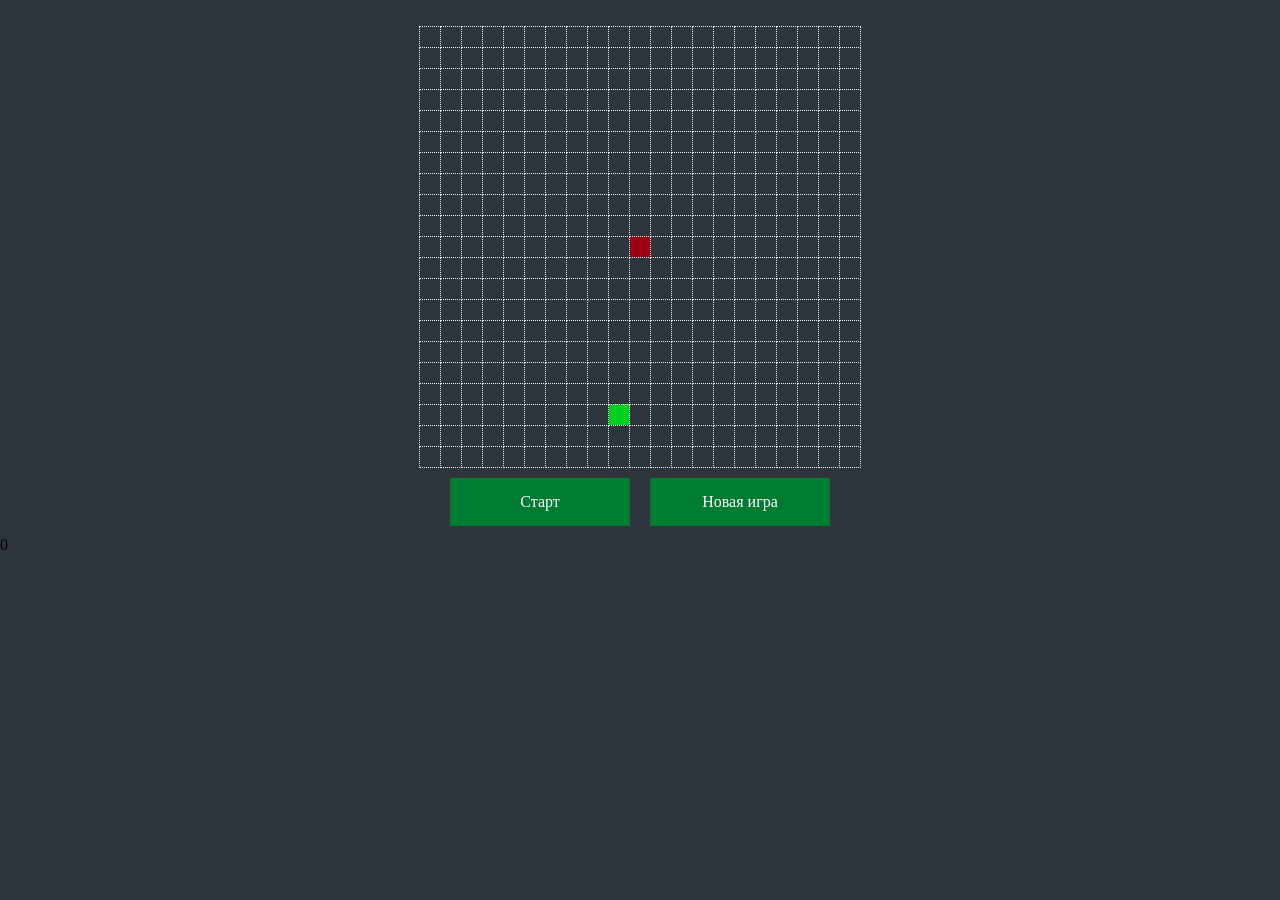
==== commit 65c85504: "ЛБ11" ====
--- a/src/index.html
+++ b/src/index.html
@@ -1,836 +1,25 @@
-<!DOCTYPE html>
+<!doctype html>
 <html lang="ru">
 <head>
-    <meta charset="UTF-8" />
-    <meta
-            name="viewport"
-            content="width=device-width, user-scalable=no, initial-scale=1.0, maximum-scale=1.0, minimum-scale=1.0"
-    />
-    <meta http-equiv="X-UA-Compatible" content="ie=edge" />
+    <meta charset="UTF-8">
+    <meta name="viewport"
+          content="width=device-width, user-scalable=no, initial-scale=1.0, maximum-scale=1.0, minimum-scale=1.0">
+    <meta http-equiv="X-UA-Compatible" content="ie=edge">
     <title>Document</title>
-    <link rel="stylesheet" href="/src/assets/styles/style.css" />
+    <link rel="stylesheet" href="/src/assets/styles/style.css">
 </head>
+<body>
+<main>
+    <div id="game-wrap">
+        <table id="game"></table>
+    </div>
+    <div id="menu">
+        <div id="playButton" class="menuButton">Старт</div>
+        <div id="newGameButton" class="menuButton">Новая игра</div>
+    </div>
+    <div id="schet">0</div> <!-- Добавила, ругался на счетчик -->
+</main>
 
-<body>
-<header class="header">
-    <div class="burger">
-        <div class="burger__menu"></div>
-    </div>
-    <a class="logo text_color_blue" href="#">IT WEBSITE</a>
-
-    <nav class="header__menu">
-        <ul class="menu">
-            <li class="menu__item"><a href="#">Services</a></li>
-            <li class="menu__item"><a href="#">Media</a></li>
-            <li class="menu__item"><a href="#">Cases</a></li>
-            <li class="menu__item"><a href="#">FAQ</a></li>
-            <li class="menu__item"><a href="#">Contacts</a></li>
-        </ul>
-    </nav>
-
-    <div class="header__contacts">
-        <div class="contacts__phone">
-            <img
-                    class="contacts__image image__phone"
-                    src="/src/assets/icons/IconPhone.svg"
-                    alt="PhoneIcon"
-            />
-            <p class="contacts__info text_color_blue">+7 (111) 111 11 11</p>
-            <p class="contacts__info text_color_blue">+7 (111) 111 11 11</p>
-        </div>
-        <div class="contacts__email">
-            <img
-                    class="contacts__image image__email"
-                    src="/src/assets/icons/IconEmail.svg"
-                    alt="MailIcon"
-            />
-            <p class="contacts__info text_color_blue">itcompany@mail.com</p>
-        </div>
-    </div>
-</header>
-
-<section class="main">
-    <div class="container">
-        <div class="main__description">
-            <h2 class="description__header header__text">
-                Development of
-                <span class="text_color_blue">mobile applications</span> and
-                <span class="text_color_blue">web services</span> of any complexity
-            </h2>
-
-            <p class="default__text">
-                We create mobile applications for iOS, Android that transfer your
-                business to mobile applications of your customers' devices
-            </p>
-        </div>
-
-        <article class="main__feedback">
-            <h3 class="subheader__text">
-                Leave your contacts and we will call you back within 30 minutes
-            </h3>
-            <form class="feedback__form" action="" method="">
-                <div class="feedback__field">
-                    <label for="feedback__phone" class="form__label"
-                    >Phone number</label
-                    >
-                    <div class="feedback__field--phone">
-                        <img
-                                id="feedback_image"
-                                src="/src/assets/img/IconFlag.png"
-                                alt="FlagIcon"
-                        />
-                        <input
-                                type="tel"
-                                id="feedback__phone"
-                                name="feedback__phone"
-                                placeholder="+7 (111) 111-11-11"
-                                required
-                        />
-                    </div>
-                </div>
-
-                <div class="feedback__field">
-                    <label for="feedback__name" class="form__label">Full name</label>
-                    <input
-                            type="text"
-                            id="feedback__name"
-                            name="feedback__name"
-                            placeholder="Иван Иванов"
-                            required
-                    />
-                </div>
-                <button type="submit" class="feedback__button">
-                    Get consultation
-                </button>
-            </form>
-        </article>
-
-        <div class="main__background__image">
-            <div class="main__background">
-                <img
-                        src="assets/img/детали отзыва.jpg"
-                        alt="детали отзыва"
-                        class="background__image"
-                />
-                <img
-                        src="assets/img/новый чат.jpg"
-                        alt="новый чат"
-                        class="background__image"
-                />
-                <img
-                        src="assets/img/комментарии к отзыву.jpg"
-                        alt="комментарии"
-                        class="background__image main__image"
-                />
-                <img
-                        src="assets/img/главная со списком организации.jpg"
-                        alt="главная"
-                        class="background__image"
-                />
-                <img
-                        src="assets/img/Сообщения.jpg"
-                        alt="Сообщения"
-                        class="background__image"
-                />
-                <img
-                        src="assets/img/настройки.jpg"
-                        alt="настройки"
-                        class="background__image"
-                />
-            </div>
-        </div>
-    </div>
-</section>
-
-<section class="development">
-    <div class="container">
-        <div class="development__technologies">
-            <h2 class="header__text">Full development cycle</h2>
-            <p class="default__text">We use proven technologies</p>
-            <div class="techno__header">
-                <h3 class="subheader__text">Web</h3>
-                <div class="development__tools">
-                    <p class="tool">PHP</p>
-                    <p class="tool">Javascript</p>
-                    <p class="tool">Node.JS</p>
-                    <p class="tool">Web Socket</p>
-                    <p class="tool">Socket.io</p>
-                    <p class="tool">Vue.js</p>
-                    <p class="tool">Nuxt</p>
-                    <p class="tool">MySQL</p>
-                    <p class="tool">Laravel</p>
-                    <p class="tool">GO lang</p>
-                    <p class="tool">django</p>
-                    <p class="tool">Python</p>
-                </div>
-            </div>
-            <div class="techno__header">
-                <h3 class="subheader__text">Mobile</h3>
-                <div class="development__tools">
-                    <p class="tool">Swift</p>
-                    <p class="tool">Kotlin</p>
-                    <p class="tool">Alamofire</p>
-                    <p class="tool">Firebase</p>
-                    <p class="tool">CoreData</p>
-                    <p class="tool">Room</p>
-                    <p class="tool">Realm</p>
-                    <p class="tool">Coroutine</p>
-                    <p class="tool">RxJava</p>
-                    <p class="tool">RxSwift</p>
-                    <p class="tool">Unit Test</p>
-                    <p class="tool">Navigation</p>
-                </div>
-            </div>
-        </div>
-        <div class="development__categories">
-            <ul class="development__list">
-                <li class="development__item">
-                    <a href="#">IOS development</a>
-                    <img
-                            src="/src/assets/icons/arrow.svg"
-                            class="development__arrow"
-                    />
-                </li>
-                <li class="development__item">
-                    <a href="#">Android development</a>
-                    <img
-                            src="/src/assets/icons/arrow.svg"
-                            class="development__arrow"
-                    />
-                </li>
-                <li class="development__item">
-                    <a href="#">Web development</a>
-                    <img
-                            src="/src/assets/icons/arrow.svg"
-                            class="development__arrow"
-                    />
-                </li>
-                <li class="development__item">
-                    <a href="#">UI/UX design</a>
-                    <img
-                            src="/src/assets/icons/arrow.svg"
-                            class="development__arrow"
-                    />
-                </li>
-                <li class="development__item">
-                    <a href="#">Testing</a>
-                    <img
-                            src="/src/assets/icons/arrow.svg"
-                            class="development__arrow"
-                    />
-                </li>
-                <li class="development__item">
-                    <a href="#">Launch</a>
-                    <img
-                            src="/src/assets/icons/arrow.svg"
-                            class="development__arrow"
-                    />
-                </li>
-                <li class="development__item">
-                    <a href="#">IT consulting</a>
-                    <img
-                            src="/src/assets/icons/arrow.svg"
-                            class="development__arrow"
-                    />
-                </li>
-            </ul>
-        </div>
-    </div>
-</section>
-
-<section class="projects">
-    <div class="container">
-        <div class="project__header">
-            <h2 class="header__text">
-                Developed more than
-                <span class="text_color_blue">100</span> projects in
-                <span class="text_color_blue">15</span> industries
-            </h2>
-        </div>
-        <div class="project__list">
-            <article class="project__column">
-                <div class="project__item">
-                    <img
-                            class="project__image"
-                            src="/src/assets/icons/social_media.svg"
-                    />
-                    <p>Social media</p>
-                </div>
-                <div class="project__item">
-                    <img class="project__image" src="/src/assets/icons/fitness.svg" />
-                    <p>Fitness and sport</p>
-                </div>
-                <div class="project__item">
-                    <img class="project__image" src="/src/assets/icons/bank.svg" />
-                    <p>Bank</p>
-                </div>
-                <div class="project__item">
-                    <img
-                            class="project__image"
-                            src="/src/assets/icons/construction.svg"
-                    />
-                    <p>Construction</p>
-                </div>
-                <div class="project__item">
-                    <img
-                            class="project__image"
-                            src="/src/assets/icons/game_projects.svg"
-                    />
-                    <p>Game projects</p>
-                </div>
-            </article>
-            <article class="project__column">
-                <div class="project__item">
-                    <img
-                            class="project__image"
-                            src="/src/assets/icons/education.svg"
-                    />
-                    <p>Education</p>
-                </div>
-                <div class="project__item">
-                    <img class="project__image" src="/src/assets/icons/auto.svg" />
-                    <p>Auto, transport</p>
-                </div>
-                <div class="project__item">
-                    <img
-                            class="project__image"
-                            src="/src/assets/icons/medicine.svg"
-                    />
-                    <p>Medicine, health</p>
-                </div>
-                <div class="project__item">
-                    <img
-                            class="project__image"
-                            src="/src/assets/icons/restaurant.svg"
-                    />
-                    <p>Restaurants, food delivery</p>
-                </div>
-                <div class="project__item">
-                    <img
-                            class="project__image"
-                            src="/src/assets/icons/marketplace.svg"
-                    />
-                    <p>Marketplaces</p>
-                </div>
-            </article>
-            <article class="project__column last__column">
-                <div class="project__item">
-                    <img class="project__image" src="/src/assets/icons/ar.svg" />
-                    <p>AR technology</p>
-                </div>
-                <div class="project__item">
-                    <img class="project__image" src="/src/assets/icons/tv.svg" />
-                    <p>TV series</p>
-                </div>
-                <div class="project__item">
-                    <img
-                            class="project__image"
-                            src="/src/assets/icons/startups.svg"
-                    />
-                    <p>Startups</p>
-                </div>
-                <div class="project__item">
-                    <img
-                            class="project__image"
-                            src="/src/assets/icons/religion.svg"
-                    />
-                    <p>Religion</p>
-                </div>
-                <div class="project__item">
-                    <img class="project__image" src="/src/assets/icons/online.svg" />
-                    <p>Online cources</p>
-                </div>
-            </article>
-        </div>
-    </div>
-</section>
-
-<section class="clients">
-    <div class="container">
-        <div class="clients__header">
-            <h2 class="header__text">Projects we are proud of</h2>
-            <p class="default__text">
-                Our software development company is truly proud of the wonderful
-                clients we have worked with. We enjoy a long-term partnership
-            </p>
-        </div>
-        <div class="clients__companies">
-            <ul class="clients__list">
-                <li class="clients__item"><a href="#">I-teka</a></li>
-                <li class="clients__item"><a href="#">Dauletten</a></li>
-                <li class="clients__item"><a href="#">Guru Bosch</a></li>
-                <li class="clients__item"><a href="#">Santo</a></li>
-                <li class="clients__item"><a href="#">Home Credit Bank</a></li>
-                <li class="clients__item"><a href="#">BI Partners</a></li>
-                <li class="clients__item"><a href="#">Europharma</a></li>
-            </ul>
-            <button type="button" class="clients__button1">
-                View 100 more projects
-            </button>
-        </div>
-
-        <div class="iteka">
-            <div class="iteka__description">
-                <div class="iteka__header">
-                    <h2 class="header__text">I-teka</h2>
-                </div>
-                <div class="iteka__underheader">
-                    <div class="iteka__underdescription">
-                        <p class="default__text">
-                            The application is designed to search for drugs by
-                            availability in pharmacies in cities. During quarantine, the
-                            application helped many people, which gives more value.
-                        </p>
-                    </div>
-                    <div class="iteka__list">
-                        <div class="iteka__tools">
-                            <p class="tool">Business analysis</p>
-                            <p class="tool">iOS</p>
-                            <p class="tool">Android</p>
-                            <p class="tool">QA</p>
-                            <p class="tool">UI/UX Design</p>
-                        </div>
-                    </div>
-                    <div class="iteka__info">
-                        <div class="iteka__category">
-                            <img
-                                    class="iteka__icon"
-                                    src="/src/assets/icons/IconGeo.svg"
-                                    alt="GeoPosition"
-                            />
-                            <p class="iteka__text default__text">Kazakhstan</p>
-                        </div>
-                        <div class="iteka__category">
-                            <img
-                                    class="iteka__icon"
-                                    src="/src/assets/icons/IconCase.svg"
-                                    alt="SuitCase"
-                            />
-                            <p class="iteka__text default__text">Medicine</p>
-                        </div>
-                    </div>
-                    <div class="iteka__users">
-                        <div class="users__growth">
-                            <h3 class="subheader__text">400%</h3>
-                            <p class="form__label">User Growth</p>
-                        </div>
-                        <div class="users__active">
-                            <h3 class="subheader__text">+ 200 000</h3>
-                            <p class="form__label">Active Users</p>
-                        </div>
-                    </div>
-                    <div class="iteka__stores">
-                        <img src="/src/assets/img/AppStore.png" class="clients__app" />
-                        <img
-                                src="/src/assets/img/GooglePlay.png"
-                                class="clients__app"
-                        />
-                    </div>
-                </div>
-            </div>
-            <div class="iteka__image">
-                <img class="aside__image" src="/src/assets/img/i-teka.png" />
-            </div>
-            <div class="clients__button2">
-                <button type="button" class="button2">
-                    View 100 more projects
-                </button>
-            </div>
-        </div>
-    </div>
-</section>
-
-<section class="contact">
-    <div class="container">
-        <div class="contact__text">
-            <h3 class="header__text text_color_white">
-                Let's discuss<br />Your project
-            </h3>
-            <p class="default__text text_color_white">
-                Let's figure out how to create an effective application,<br />its
-                cost and terms of its development
-            </p>
-        </div>
-        <article class="contact__feedback">
-            <form class="contact__form" action="" method="">
-                <div class="fields">
-                    <div class="feedback__field">
-                        <label for="contact__phone" class="form__label"
-                        >Best phone number</label
-                        >
-                        <img
-                                id="feedback__image"
-                                src="/src/assets/img/IconFlag.png"
-                                alt="FlagIcon"
-                        />
-                        <input
-                                type="tel"
-                                id="contact__phone"
-                                name="contact__phone"
-                                placeholder="+7 (111) 111-11-11"
-                                required
-                        />
-                    </div>
-
-                    <div class="feedback__field">
-                        <label for="contact__name" class="form__label">Full name</label>
-                        <input
-                                type="text"
-                                id="contact__name"
-                                name="contact__name"
-                                placeholder="Иван Иванов"
-                                required
-                        />
-                    </div>
-                </div>
-
-                <button type="submit" class="contact__button">
-                    Discuss the project
-                </button>
-            </form>
-        </article>
-    </div>
-</section>
-
-<section class="development__stages">
-    <div class="container">
-        <div class="development__stages__text">
-            <h3 class="header__text">Application Development Stages</h3>
-        </div>
-        <div class="item__blocks">
-            <article class="item__column">
-                <div class="stage__item">
-                    <div class="stage__item__header">
-                        <h4 class="stage__header">Analysis</h4>
-                        <img class="stage__image" src="/src/assets/icons/planing.svg" />
-                    </div>
-                    <p class="default__text">
-                        We write technical specifications for development, taking into
-                        account the business processes and technologies of the customer
-                        and the needs of users.
-                    </p>
-                </div>
-                <div class="stage__item">
-                    <div class="stage__item__header">
-                        <h4 class="stage__header">Design</h4>
-                        <img
-                                class="stage__image"
-                                src="/src/assets/icons/graphic_design.svg"
-                        />
-                    </div>
-                    <p class="default__text">
-                        We adapt the customer's corporate identity to the platform
-                        guidelines. We draw convenient and understandable interfaces.
-                    </p>
-                </div>
-                <div class="stage__item">
-                    <div class="stage__item__header">
-                        <h4 class="stage__header">Development</h4>
-                        <img
-                                class="stage__image"
-                                src="/src/assets/icons/computer_coding.svg"
-                        />
-                    </div>
-                    <p class="default__text">
-                        We create an extensible architecture, write clean and stable
-                        code. We integrate with customer technologies.
-                    </p>
-                </div>
-            </article>
-            <article class="item__column">
-                <div class="stage__item">
-                    <div class="stage__item__header">
-                        <h4 class="stage__header">Testing</h4>
-                        <img
-                                class="stage__image"
-                                src="/src/assets/icons/security.svg"
-                        />
-                    </div>
-                    <p class="default__text">
-                        We carry out functional testing and do bug fixes. We adapt the
-                        application to different phone resolutions
-                    </p>
-                </div>
-                <div class="stage__item">
-                    <div class="stage__item__header">
-                        <h4 class="stage__header">Launching</h4>
-                        <img class="stage__image" src="/src/assets/icons/hosting.svg" />
-                    </div>
-                    <p class="default__text">
-                        We design the application page and publish it in the App Store
-                        and Google Play stores.
-                    </p>
-                </div>
-                <div class="stage__item">
-                    <div class="stage__item__header">
-                        <h4 class="stage__header">Support</h4>
-                        <img
-                                class="stage__image"
-                                src="/src/assets/icons/application.svg"
-                        />
-                    </div>
-                    <p class="default__text">
-                        We monitor the stability of the application, update it for new
-                        devices and versions of iOS and Android.
-                    </p>
-                </div>
-            </article>
-        </div>
-    </div>
-</section>
-
-<section class="company__about">
-    <div class="container">
-        <div class="company__text">
-            <h3 class="header__text">Our team</h3>
-            <p class="default__text first__paragraph">
-                Thousand is a full-cycle digital production company with its own
-                product analytics, design, web and mobile development.
-            </p>
-            <div class="company__video2">
-                <img
-                        class="video__window"
-                        src="/src/assets/img/future_video.jpg"
-                        alt="future_video"
-                />
-                <img
-                        class="video__button"
-                        src="/src/assets/icons/PlayButton.svg"
-                        alt="play_video"
-                />
-            </div>
-            <div class="company__stats">
-                <div class="stats">
-                    <h3 class="header__text">28</h3>
-                    <p class="form__label">team members</p>
-                </div>
-                <div class="stats">
-                    <h3 class="header__text">+100</h3>
-                    <p class="form__label">projects</p>
-                </div>
-                <div class="stats">
-                    <h3 class="header__text">7 years</h3>
-                    <p class="form__label">in IT sphere</p>
-                </div>
-            </div>
-            <p class="default__text">
-                All the necessary specialists - from a designer to a tester - are on
-                our staff. We hire the best specialists in the market. It's
-                expensive but worth it
-            </p>
-        </div>
-        <div class="company__video1">
-            <img
-                    class="video__window"
-                    src="/src/assets/img/future_video.jpg"
-                    alt="future_video"
-            />
-            <img
-                    class="video__button"
-                    src="/src/assets/icons/PlayButton.svg"
-                    alt="play_video"
-            />
-        </div>
-    </div>
-</section>
-
-<section class="book__advert">
-    <div class="container">
-        <div class="book__info">
-            <div class="book__advert__text">
-                <h3 class="header__text text_color_white">
-                    Get the book for free by leaving your contacts
-                </h3>
-            </div>
-            <div class="book__image2">
-                <img
-                        class="book__example"
-                        src="/src/assets/img/Book.png"
-                        alt="book"
-                />
-            </div>
-            <article class="book__advert__form">
-                <form class="book__form" action="" method="">
-                    <div class="book__fields">
-                        <div class="book__field">
-                            <div class="book__phone__field">
-                                <label for="book__phone" class="form__label">
-                                    Phone number
-                                </label>
-                                <img
-                                        id="book__image"
-                                        src="/src/assets/img/IconFlag.png"
-                                        alt="FlagIcon"
-                                />
-                                <input
-                                        type="tel"
-                                        id="book__phone"
-                                        name="book__phone"
-                                        placeholder="+7 (111) 111-11-11"
-                                        required
-                                />
-                            </div>
-
-                            <div class="book__name__field">
-                                <input
-                                        type="text"
-                                        id="book__name"
-                                        class="book__form-name"
-                                        name="book__name"
-                                        placeholder="Your full name"
-                                        required
-                                />
-                            </div>
-                        </div>
-
-                        <div class="book__email__field">
-                            <label for="book__email" class="form__label">email</label>
-                            <input
-                                    type="email"
-                                    id="book__email"
-                                    name="book__email"
-                                    placeholder="mail@mail.com"
-                                    required
-                            />
-                        </div>
-
-                        <button type="submit" class="book__button">
-                            Send my ebook to my mail
-                        </button>
-                    </div>
-                </form>
-            </article>
-        </div>
-        <div class="book__image1">
-            <img
-                    class="book__example"
-                    src="/src/assets/img/Book.png"
-                    alt="book"
-            />
-        </div>
-    </div>
-</section>
-
-<section class="faq">
-    <div class="container">
-        <div class="faq__text">
-            <h3 class="header__text">FAQ</h3>
-        </div>
-        <div class="faq__questions">
-            <article class="question__column">
-                <div class="question">
-                    <h4 class="stage__header">
-                        What is the cost of a mobile application?
-                    </h4>
-                    <img
-                            class="faq__image"
-                            src="/src/assets/icons/IconPlus.svg"
-                            alt="open_block"
-                    />
-                </div>
-                <div class="question border__bottom1">
-                    <h4 class="stage__header">
-                        Do you provide a guarantee for the mobile application?
-                    </h4>
-                    <img
-                            class="faq__image"
-                            src="/src/assets/icons/IconPlus.svg"
-                            alt="open_block"
-                    />
-                </div>
-            </article>
-            <article class="question__column">
-                <div class="question">
-                    <h4 class="stage__header">How long will development take?</h4>
-                    <img
-                            class="faq__image"
-                            src="/src/assets/icons/IconPlus.svg"
-                            alt="open_block"
-                    />
-                </div>
-                <div class="question border__bottom2">
-                    <h4 class="stage__header">
-                        I will not tell my idea, do you guarantee confidentiality?
-                    </h4>
-                    <img
-                            class="faq__image"
-                            src="/src/assets/icons/IconPlus.svg"
-                            alt="open_block"
-                    />
-                </div>
-            </article>
-        </div>
-    </div>
-</section>
-
-<footer class="footer">
-    <div class="container">
-        <div class="footer__block">
-            <a href="#" class="footer__logo text_color_white">IT WEBSITE</a>
-            <div class="footer__main">
-                <article class="footer__item">
-                    <div class="footer__item__header">
-                        <img
-                                class="footer__icon icon__grayscale"
-                                src="/src/assets/icons/IconPhone.svg"
-                                alt="Icon"
-                        />
-                        <p class="form__label footer__text">Contact nums</p>
-                    </div>
-                    <p class="default__text text_color_white">+7 (778) 395 90 26</p>
-                </article>
-
-                <article class="footer__item">
-                    <div class="footer__item__header">
-                        <img
-                                class="footer__icon icon__grayscale"
-                                src="/src/assets/icons/IconEmail.svg"
-                                alt="Icon"
-                        />
-                        <p class="form__label footer__text">Post</p>
-                    </div>
-                    <p class="default__text text_color_white">mail@mail.com</p>
-                </article>
-
-                <article class="footer__item">
-                    <div class="footer__item__header">
-                        <img
-                                class="footer__icon icon__grayscale"
-                                src="/src/assets/icons/IconGeo.svg"
-                                alt="Icon"
-                        />
-                        <p class="form__label footer__text">Address</p>
-                    </div>
-                    <p class="default__text text_color_white">
-                        City city, steet st. 90
-                    </p>
-                </article>
-
-                <article class="footer__item">
-                    <div class="footer__item__header">
-                        <img
-                                class="footer__icon"
-                                src="/src/assets/icons/IconFile.svg"
-                                alt="Icon"
-                        />
-                        <p class="form__label footer__text">Leave a request</p>
-                    </div>
-                    <p class="default__text text_color_white">Leave a request</p>
-                </article>
-            </div>
-            <div class="footer__bottom">
-                <img
-                        class="footer__map"
-                        src="/src/assets/icons/Map.svg"
-                        alt="Map"
-                />
-                <p class="default__text text_color_white">
-                    We work throughout world
-                </p>
-            </div>
-        </div>
-    </div>
-</footer>
-<script src="index.js"></script>
+<script src="./index.js"></script>
 </body>
 </html>
--- a/src/assets/styles/style.css
+++ b/src/assets/styles/style.css
@@ -1,3271 +1,13 @@
-@charset "UTF-8";
-html {
-    font-family: "Inter", sans-serif;
-    font-weight: 400;
+@import "./global.css";
+@import "./fonts.css";
+@import "./utils.css";
+@import "./components/index.css";
+
+.test {
+    color: yellow !important;
 }
 
-*,
-*:before,
-*:after {
-    box-sizing: border-box;
+.test {
+    color: red !important;
 }
 
-@font-face {
-    font-family: "Inter";
-    src: local("Inter"), local("Inter-Bold"), local("Inter Bold"), url("/static/fonts/Inter-Bold.ttf") format("truetype"), url("/static/fonts/Inter-Bold.woff2") format("woff");
-    font-weight: 700;
-}
-@font-face {
-    font-family: "Inter";
-    src: local("Inter"), local("Inter-Medium"), local("Inter Medium"), url("/static/fonts/Inter-Medium.ttf") format("truetype"), url("/static/fonts/Inter-Medium.woff2") format("woff");
-    font-weight: 500;
-}
-@font-face {
-    font-family: "Inter";
-    src: local("Inter"), local("Inter-Regular"), local("Inter Regular"), url("/static/fonts/Inter-Regular.ttf") format("truetype"), url("/static/fonts/Inter-Regular.woff2") format("woff");
-    font-weight: 400;
-}
-@font-face {
-    font-family: "Inter";
-    src: local("Inter"), local("Inter-Regular"), local("Inter Regular"), url("/static/fonts/Inter-Regular.ttf") format("truetype"), url("/static/fonts/Inter-Regular.woff2") format("woff");
-    font-weight: 400;
-}
-@font-face {
-    font-family: "SFProText";
-    src: local("SFProText"), local("SFProText-Medium"), local("SFProText Medium"), url("/static/fonts/SFProText-Medium.ttf") format("truetype");
-    /*url("/static/fonts/Inter-Regular.woff2") format("woff");*/
-    font-weight: 500;
-}
-@font-face {
-    font-family: "SFProText";
-    src: local("SFProText"), local("SFProText-Regular"), local("SFProText Regular"), url("/static/fonts/SFProText-Regular.ttf") format("truetype");
-    /*url("/static/fonts/Inter-Regular.woff2") format("woff");*/
-    font-weight: 400;
-}
-@font-face {
-    font-family: "SFProText";
-    src: local("SFProText"), local("SFProText-Semibold"), local("SFProText Semibold"), url("/static/fonts/SFProText-Semibold.ttf") format("truetype");
-    /*url("/static/fonts/Inter-Regular.woff2") format("woff");*/
-    font-weight: 600;
-}
-body .bold {
-    font-family: "Inter", sans-serif;
-    font-weight: 700;
-}
-body .medium {
-    font-family: "Inter", sans-serif;
-    font-weight: 500;
-}
-
-@media (max-width: 767px) {
-    body {
-        margin: 0;
-        padding: 0;
-        display: flex;
-        flex-direction: column;
-        align-items: center;
-        padding-top: 24px;
-        width: 100%;
-        background-color: rgb(235, 236, 237);
-    }
-    body .container {
-        width: 100%;
-        height: 100%;
-        overflow: hidden;
-    }
-    body .header__text {
-        margin: 0;
-        padding: 0;
-        font-size: 28px;
-        font-weight: 700;
-        line-height: 144%;
-        letter-spacing: 0.3px;
-        text-align: left;
-        font-family: Inter;
-        color: rgb(16, 24, 40);
-    }
-    body .default__text {
-        font-family: SFProText;
-        font-size: 15px;
-        font-weight: 500;
-        line-height: 20px;
-        text-align: left;
-        color: rgb(16, 24, 40);
-        margin: 0;
-    }
-    body .subheader__text {
-        font-family: Inter;
-        font-size: 20px;
-        font-weight: 700;
-        line-height: 24px;
-        letter-spacing: 0.3px;
-        text-align: left;
-        color: rgb(16, 24, 40);
-        margin: 0;
-    }
-    body .text_color_blue {
-        color: #2d66ee;
-    }
-    body .text_color_white {
-        color: white;
-    }
-    body .header {
-        margin: 0;
-        background-color: white;
-        box-shadow: 0px 2px 4px rgba(0, 0, 0, 0.08);
-        padding: 16px;
-        height: 90px;
-        width: 99%;
-        max-width: 720px;
-        border-radius: 12px;
-        z-index: 3;
-        display: flex;
-        align-items: center;
-    }
-    body .header .burger {
-        position: absolute;
-        display: flex;
-        justify-content: flex-start;
-        align-items: center;
-        cursor: pointer;
-        height: 20px;
-        margin-left: 0;
-    }
-    body .header .burger .burger__menu {
-        display: block;
-        z-index: 4;
-        background-color: #2d66ee;
-        width: 40px;
-        height: 4px;
-    }
-    body .header .burger .burger__menu:before, body .header .burger .burger__menu:after {
-        content: "";
-        position: absolute;
-        display: block;
-        width: 40px;
-        height: 4px;
-        background-color: #2d66ee;
-    }
-    body .header .burger .burger__menu:before {
-        margin-top: 8px;
-    }
-    body .header .burger .burger__menu:after {
-        margin-top: -8px;
-    }
-    body .header .logo {
-        width: 100%;
-        font-family: Inter;
-        font-style: normal;
-        font-size: 20px;
-        font-weight: 700;
-        text-decoration: none;
-        text-align: center;
-    }
-    body .header__menu {
-        display: none;
-    }
-    body .header__contacts {
-        display: none;
-    }
-    body .main {
-        width: 100%;
-        height: auto;
-        background-color: rgb(235, 236, 237);
-        display: flex;
-        justify-content: center;
-    }
-    body .main .container {
-        padding-left: 40px;
-        padding-right: 10px;
-        padding-bottom: 0;
-        padding-top: 70px;
-        min-height: 1000px;
-        max-height: 1227px;
-        display: flex;
-        flex-direction: column;
-        justify-content: space-between;
-        align-items: center;
-    }
-    body .main .container .main__description {
-        width: 100%;
-        height: auto;
-        min-height: 150px;
-        margin: 0;
-        display: flex;
-        flex-direction: column;
-        justify-content: space-between;
-        padding-right: 30px;
-        max-width: 600px;
-    }
-    body .main .container .main__feedback {
-        position: absolute;
-        margin-top: 650px;
-        z-index: 2;
-        display: flex;
-        flex-direction: column;
-        justify-content: space-between;
-        width: 90%;
-        max-width: 600px;
-        height: auto;
-        min-height: 350px;
-        padding: 24px;
-        background-color: white;
-        order: 3;
-        border-radius: 12px;
-        box-shadow: 0px 0px 2px rgba(0, 0, 0, 0.08), 0px 0px 24px rgba(0, 0, 0, 0.16);
-    }
-    body .main .container .main__feedback .feedback__form {
-        display: flex;
-        flex-direction: column;
-        justify-content: space-between;
-        align-items: flex-start;
-        width: 100%;
-        height: 215px;
-    }
-    body .main .container .main__feedback .feedback__form .feedback__field {
-        display: flex;
-        flex-direction: column;
-        width: 100%;
-        height: auto;
-    }
-    body .main .container .main__feedback .feedback__form .feedback__field .form__label {
-        color: rgb(102, 112, 133);
-        font-family: SFProText;
-        font-size: 13px;
-        font-weight: 500;
-        line-height: 16px;
-        text-align: left;
-    }
-    body .main .container .main__feedback .feedback__form .feedback__field #feedback__phone {
-        padding-left: 22px;
-        width: 80%;
-        min-width: 175px;
-        height: 30px;
-        border: none;
-        border-bottom: 1px solid rgb(208, 213, 221);
-        font-family: SFProText;
-        font-size: 17px;
-        font-weight: 400;
-        line-height: 22px;
-        letter-spacing: -0.4px;
-        text-align: left;
-        color: rgb(16, 24, 40);
-    }
-    body .main .container .main__feedback .feedback__form .feedback__field #feedback__name {
-        min-width: 175px;
-        width: 80%;
-        height: 30px;
-        border: none;
-        margin-left: -2px;
-        padding-left: 2px;
-        border-bottom: 1px solid rgb(208, 213, 221);
-        font-family: SFProText;
-        font-size: 17px;
-        font-weight: 400;
-        line-height: 22px;
-        letter-spacing: -0.4px;
-        text-align: left;
-        color: rgb(16, 24, 40);
-    }
-    body .main .container .main__feedback .feedback__form .feedback__field #feedback_image {
-        position: absolute;
-        margin-top: 6px;
-        width: 20px;
-        height: 20px;
-    }
-    body .main .container .main__feedback .feedback__form .feedback__button {
-        width: 165px;
-        height: 40px;
-        border: none;
-        background-color: #2d66ee;
-        padding: 11px 24px;
-        color: white;
-        text-align: center;
-        cursor: pointer;
-        border-radius: 8px;
-        font-family: SFProText;
-        font-size: 14px;
-        font-weight: 700;
-    }
-    body .main .container .main__feedback .feedback__form .feedback__button:hover {
-        background-color: #0f52ee;
-    }
-    body .main .container .main__background__image {
-        padding: 0;
-        height: 867px;
-        margin-top: 20px;
-        margin-left: 50%;
-        order: 2;
-    }
-    body .main .container .main__background__image .main__background {
-        padding-left: 70px;
-        padding-right: 70px;
-        width: 440px;
-        display: flex;
-        flex-wrap: wrap;
-        justify-content: space-between;
-        transform: rotate(-12deg);
-    }
-    body .main .container .main__background__image .main__background .background__image {
-        margin-bottom: 20px;
-        width: 137px;
-        height: auto;
-        border-radius: 24px;
-    }
-    body .main .container .main__background__image .main__background .background__image .main__image {
-        width: 146px;
-        box-shadow: 0px 0px 96px 0px rgba(0, 0, 0, 0.24), 0px 0px 2px 0px rgba(0, 0, 0, 0.16);
-    }
-    body .development {
-        width: 100%;
-        height: auto;
-        background-color: white;
-        display: flex;
-        justify-content: center;
-    }
-    body .development .container {
-        padding: 40px 30px;
-        display: flex;
-        flex-direction: column;
-        justify-content: space-between;
-        align-items: flex-start;
-        gap: 32px;
-        max-width: 600px;
-    }
-    body .development .container .development__technologies {
-        width: 100%;
-        height: auto;
-        gap: 32px;
-        display: flex;
-        flex-direction: column;
-        justify-content: space-between;
-        align-items: flex-start;
-    }
-    body .development .container .development__technologies .techno__header {
-        display: flex;
-        height: auto;
-        flex-direction: column;
-        justify-content: space-between;
-        gap: 16px;
-    }
-    body .development .container .development__technologies .techno__header .development__tools {
-        margin: 0;
-        padding: 0;
-        width: 100%;
-        height: auto;
-        display: flex;
-        flex-wrap: wrap;
-        justify-content: flex-start;
-        align-items: center;
-    }
-    body .development .container .development__technologies .techno__header .development__tools .tool {
-        font-family: SFProText;
-        font-size: 14px;
-        font-weight: 500;
-        line-height: 1.1px;
-    }
-    body .development .container .development__technologies .techno__header .development__tools .tool:after {
-        content: " / ";
-        color: #2d66ee;
-    }
-    body .development .container .development__technologies .techno__header .development__tools .tool:last-child:after {
-        content: "";
-    }
-    body .development .container .development__categories {
-        width: 233px;
-        height: 340px;
-        display: flex;
-        flex-direction: column;
-        align-items: flex-start;
-        justify-content: space-between;
-    }
-    body .development .container .development__categories .development__list {
-        list-style-type: none;
-        padding: 0;
-    }
-    body .development .container .development__categories .development__list .development__arrow {
-        margin-left: 10px;
-    }
-    body .development .container .development__categories .development__list .development__item {
-        display: flex;
-        align-items: center;
-        justify-content: flex-start;
-        height: 48px;
-    }
-    body .development .container .development__categories .development__list .development__item a {
-        font-family: SFProText;
-        font-size: 20px;
-        color: black;
-        text-decoration: none;
-    }
-    body .development .container .development__categories .development__list .development__item a:hover {
-        color: black;
-        font-weight: 600;
-        text-decoration: none;
-        border-bottom: 1px solid #2d66ee;
-    }
-    body .projects {
-        width: 100%;
-        min-height: 620px;
-    }
-    body .projects .container {
-        padding: 40px 30px;
-        min-height: 620px;
-    }
-    body .projects .container .project__header {
-        width: 100%;
-    }
-    body .projects .container .project__list {
-        display: flex;
-        justify-content: space-between;
-        align-items: flex-start;
-        flex-wrap: wrap;
-        height: 280px;
-        margin-top: 30px;
-    }
-    body .projects .container .project__list .project__column {
-        width: 50%;
-        height: 100%;
-        display: flex;
-        flex-direction: column;
-        justify-content: space-around;
-    }
-    body .projects .container .project__list .project__column.last__column {
-        width: 50%;
-        height: 180px;
-        flex-wrap: wrap;
-        align-content: flex-start;
-        justify-content: flex-start;
-    }
-    body .projects .container .project__list .project__column.last__column .project__item {
-        height: 56px;
-    }
-    body .projects .container .project__list .project__column .project__item {
-        display: flex;
-        align-items: center;
-        justify-content: flex-start;
-        max-width: 391px;
-        width: 100%;
-        height: 44px;
-    }
-    body .clients {
-        width: 100%;
-        height: auto;
-        min-height: 980px;
-        overflow: hidden;
-    }
-    body .clients .container {
-        padding: 40px 30px;
-        display: flex;
-        flex-direction: column;
-        justify-content: space-between;
-    }
-    body .clients .container .clients__header {
-        min-width: 335px;
-        width: 95%;
-        height: auto;
-    }
-    body .clients .container .clients__header .header__text {
-        margin-bottom: 20px;
-    }
-    body .clients .container .clients__companies {
-        width: 100%;
-        height: auto;
-        display: flex;
-        justify-content: center;
-    }
-    body .clients .container .clients__companies .clients__list {
-        width: 100%;
-        max-width: 320px;
-        min-height: 60px;
-        padding: 0;
-        display: flex;
-        flex-wrap: wrap;
-        justify-content: space-around;
-        align-items: flex-start;
-        list-style-type: none;
-    }
-    body .clients .container .clients__companies .clients__list .clients__item {
-        display: flex;
-        align-items: center;
-        height: 22px;
-        width: auto;
-    }
-    body .clients .container .clients__companies .clients__list .clients__item a {
-        color: black;
-        font-size: 14px;
-        text-decoration: none;
-    }
-    body .clients .container .clients__companies .clients__list .clients__item a:hover {
-        color: black;
-        font-weight: 600;
-        text-decoration: none;
-        border-bottom: 1px solid #2d66ee;
-    }
-    body .clients .container .clients__companies .clients__button1 {
-        display: none;
-    }
-    body .clients .container .iteka {
-        display: flex;
-        flex-direction: column;
-        align-items: flex-start;
-        justify-content: space-between;
-        width: 100%;
-        height: auto;
-    }
-    body .clients .container .iteka .iteka__image {
-        display: flex;
-        justify-content: center;
-        height: auto;
-        width: 100%;
-        order: -1;
-    }
-    body .clients .container .iteka .iteka__image .aside__image {
-        width: 100%;
-        max-width: 600px;
-    }
-    body .clients .container .iteka .iteka__description {
-        width: 100%;
-        height: auto;
-    }
-    body .clients .container .iteka .iteka__description .iteka__underheader {
-        max-width: 760px;
-        width: 100%;
-        min-height: 375px;
-        height: auto;
-        display: flex;
-        flex-direction: column;
-        justify-content: space-between;
-        align-items: flex-start;
-    }
-    body .clients .container .iteka .iteka__description .iteka__underheader .iteka__underdescription {
-        width: 100%;
-        height: auto;
-        margin-top: 20px;
-    }
-    body .clients .container .iteka .iteka__description .iteka__underheader .iteka__list {
-        width: 100%;
-        height: auto;
-    }
-    body .clients .container .iteka .iteka__description .iteka__underheader .iteka__list .iteka__tools {
-        margin: 0;
-        padding: 0;
-        width: 100%;
-        height: auto;
-        display: flex;
-        flex-wrap: wrap;
-        justify-content: flex-start;
-        align-items: center;
-    }
-    body .clients .container .iteka .iteka__description .iteka__underheader .iteka__list .iteka__tools .tool {
-        font-family: SFProText;
-        font-size: 14px;
-        font-weight: 500;
-        line-height: 1.1px;
-    }
-    body .clients .container .iteka .iteka__description .iteka__underheader .iteka__list .iteka__tools .tool:after {
-        content: " / ";
-        color: #2d66ee;
-    }
-    body .clients .container .iteka .iteka__description .iteka__underheader .iteka__list .iteka__tools .tool:last-child:after {
-        content: "";
-    }
-    body .clients .container .iteka .iteka__description .iteka__underheader .iteka__info {
-        display: flex;
-        justify-content: space-between;
-        align-items: center;
-        width: 239px;
-        height: 24px;
-    }
-    body .clients .container .iteka .iteka__description .iteka__underheader .iteka__info .iteka__category {
-        width: 112px;
-        height: 27px;
-        display: flex;
-        align-items: center;
-    }
-    body .clients .container .iteka .iteka__description .iteka__underheader .iteka__info .iteka__category .iteka__text {
-        margin-left: 8px;
-    }
-    body .clients .container .iteka .iteka__description .iteka__underheader .iteka__users {
-        display: flex;
-        justify-content: space-between;
-        align-items: center;
-        width: 262px;
-        height: 59px;
-    }
-    body .clients .container .iteka .iteka__description .iteka__underheader .iteka__users .users__growth {
-        width: 99px;
-        height: 59px;
-    }
-    body .clients .container .iteka .iteka__description .iteka__underheader .iteka__users .users__active {
-        width: 129px;
-        height: 59px;
-    }
-    body .clients .container .iteka .iteka__description .iteka__underheader .iteka__stores {
-        display: flex;
-        justify-content: space-around;
-        align-items: center;
-        width: 350px;
-        height: 50px;
-    }
-    body .clients .container .iteka .iteka__description .iteka__underheader .iteka__stores .clients__app {
-        width: 170px;
-        height: 50px;
-        cursor: pointer;
-    }
-    body .clients .container .iteka .clients__button2 {
-        margin-top: 20px;
-        width: 100%;
-        height: auto;
-        display: flex;
-        align-items: center;
-        justify-content: center;
-    }
-    body .clients .container .iteka .clients__button2 .button2 {
-        width: 258px;
-        height: 40px;
-        border: none;
-        background-color: rgb(45, 102, 238);
-        padding: 11px 24px;
-        color: white;
-        text-align: center;
-        cursor: pointer;
-        border-radius: 8px;
-    }
-    body .clients .container .iteka .clients__button2 .button2:hover {
-        background-color: #0f52ee;
-    }
-    body .contact {
-        width: 100%;
-        min-height: 600px;
-        height: auto;
-        background-color: rgb(45, 102, 238);
-    }
-    body .contact .container {
-        padding: 40px 30px;
-        min-height: 600px;
-        display: flex;
-        flex-direction: column;
-        justify-content: space-between;
-        align-items: flex-start;
-    }
-    body .contact .container .contact__text {
-        width: 100%;
-        min-height: 150px;
-        height: auto;
-        display: flex;
-        flex-direction: column;
-        justify-content: space-between;
-    }
-    body .contact .container .contact__feedback {
-        display: flex;
-        flex-direction: column;
-        justify-content: space-between;
-        width: 100%;
-        height: 300px;
-        background-color: white;
-        border-radius: 12px;
-        padding: 24px;
-    }
-    body .contact .container .contact__feedback .contact__form {
-        width: 100%;
-        height: 300px;
-        display: flex;
-        flex-direction: column;
-        justify-content: space-between;
-        align-items: center;
-    }
-    body .contact .container .contact__feedback .contact__form .fields {
-        display: flex;
-        flex-direction: column;
-        justify-content: space-between;
-        align-items: center;
-        width: 100%;
-        height: 160px;
-    }
-    body .contact .container .contact__feedback .contact__form .fields .feedback__field {
-        width: 100%;
-    }
-    body .contact .container .contact__feedback .contact__form .fields .feedback__field #feedback__image {
-        position: absolute;
-        margin-top: 30px;
-        margin-left: -145px;
-    }
-    body .contact .container .contact__feedback .contact__form .fields .feedback__field #contact__phone {
-        padding-left: 20px;
-        width: 100%;
-        height: 40px;
-        border: none;
-        border-bottom: 1px solid rgb(208, 213, 221);
-        font-family: SFProText;
-        font-size: 17px;
-        font-weight: 400;
-        line-height: 22px;
-        letter-spacing: -0.4px;
-        text-align: left;
-        color: rgb(16, 24, 40);
-    }
-    body .contact .container .contact__feedback .contact__form .fields .feedback__field #contact__name {
-        width: 100%;
-        height: 40px;
-        border: none;
-        border-bottom: 1px solid rgb(208, 213, 221);
-        font-family: SFProText;
-        font-size: 17px;
-        font-weight: 400;
-        line-height: 22px;
-        letter-spacing: -0.4px;
-        text-align: left;
-        color: rgb(16, 24, 40);
-    }
-    body .contact .container .contact__feedback .contact__form .contact__button {
-        width: 255px;
-        height: 40px;
-        border: none;
-        background-color: rgb(45, 102, 238);
-        padding: 11px 24px;
-        color: white;
-        text-align: center;
-        cursor: pointer;
-        border-radius: 8px;
-    }
-    body .contact .container .contact__feedback .contact__form .contact__button:hover {
-        background-color: #0f52ee;
-    }
-    body .development__stages {
-        width: 100%;
-        height: auto;
-        background-color: white;
-    }
-    body .development__stages .container {
-        padding: 40px 30px;
-    }
-    body .development__stages .container .development__stages__text {
-        width: 100%;
-    }
-    body .development__stages .container .item__blocks {
-        width: 100%;
-        min-height: 1530px;
-        height: auto;
-        padding-top: 50px;
-        display: flex;
-        flex-direction: column;
-        justify-content: space-between;
-    }
-    body .development__stages .container .item__blocks .item__column {
-        width: 100%;
-        min-height: 730px;
-        height: auto;
-        display: flex;
-        flex-direction: column;
-        justify-content: space-between;
-    }
-    body .development__stages .container .item__blocks .item__column .stage__item {
-        display: flex;
-        flex-direction: column;
-        align-items: flex-start;
-        justify-content: space-around;
-        width: 100%;
-        height: 232px;
-        background-color: white;
-        padding: 24px;
-        border-radius: 12px;
-        box-shadow: 0px 0px 2px rgba(0, 0, 0, 0.08), 0px 0px 24px rgba(0, 0, 0, 0.16);
-    }
-    body .development__stages .container .item__blocks .item__column .stage__item .stage__item__header {
-        width: 200px;
-        height: 48px;
-        display: flex;
-        flex-direction: row-reverse;
-        justify-content: flex-end;
-        align-items: center;
-        margin-bottom: 16px;
-    }
-    body .development__stages .container .item__blocks .item__column .stage__item .stage__item__header .stage__header {
-        margin-left: 24px;
-        font-size: 20px;
-        font-weight: 600;
-    }
-    body .company__about {
-        width: 100%;
-        height: auto;
-    }
-    body .company__about .container {
-        display: flex;
-        flex-direction: column;
-        justify-content: space-between;
-        align-items: flex-start;
-        padding: 40px 30px;
-    }
-    body .company__about .container .company__text {
-        display: flex;
-        flex-direction: column;
-        justify-content: space-between;
-        align-items: flex-start;
-        width: 100%;
-        height: auto;
-    }
-    body .company__about .container .company__text .first__paragraph {
-        width: 100%;
-        margin-top: 20px;
-        margin-bottom: 20px;
-    }
-    body .company__about .container .company__text .company__video2 {
-        width: 100%;
-        height: auto;
-        display: flex;
-        align-items: center;
-        justify-content: center;
-    }
-    body .company__about .container .company__text .company__video2 .video__window {
-        width: 100%;
-    }
-    body .company__about .container .company__text .company__video2 .video__button {
-        position: absolute;
-    }
-    body .company__about .container .company__text .company__stats {
-        width: 100%;
-        min-height: 113px;
-        height: auto;
-        display: flex;
-        justify-content: space-between;
-        align-items: center;
-    }
-    body .company__about .container .company__text .company__stats .stats {
-        max-width: 120px;
-        display: flex;
-        flex-direction: column;
-        justify-content: center;
-        align-items: flex-start;
-        height: 113px;
-    }
-    body .company__about .container .company__text .company__stats .form__label {
-        margin: 0;
-    }
-    body .company__about .container .company__video1 {
-        display: none;
-    }
-    body .book__advert {
-        width: 100%;
-        height: auto;
-        background-color: rgb(45, 102, 238);
-    }
-    body .book__advert .container {
-        padding: 40px 30px;
-        display: flex;
-        flex-direction: column;
-        justify-content: space-between;
-        align-items: center;
-    }
-    body .book__advert .container .book__info {
-        width: 100%;
-        height: auto;
-        min-height: 700px;
-        display: flex;
-        flex-direction: column;
-        justify-content: space-between;
-        align-items: center;
-    }
-    body .book__advert .container .book__info .book__advert__text {
-        width: 100%;
-    }
-    body .book__advert .container .book__info .book__advert__text h3 {
-        text-align: center;
-    }
-    body .book__advert .container .book__info .book__image2 {
-        padding: 30px 0;
-        display: flex;
-        align-items: center;
-        justify-content: center;
-        width: 100%;
-        height: auto;
-    }
-    body .book__advert .container .book__info .book__image2 .book__example {
-        max-width: 215px;
-        width: 50%;
-    }
-    body .book__advert .container .book__info .book__advert__form {
-        width: 100%;
-        display: flex;
-        flex-direction: column;
-        justify-content: space-between;
-        align-items: center;
-    }
-    body .book__advert .container .book__info .book__advert__form .book__form {
-        max-width: 335px;
-        height: 360px;
-        width: 100%;
-        background-color: white;
-        padding: 24px;
-        border-radius: 12px;
-        box-shadow: 0px 0px 2px rgba(0, 0, 0, 0.08), 0px 0px 24px rgba(0, 0, 0, 0.16);
-    }
-    body .book__advert .container .book__info .book__advert__form .book__form .book__fields {
-        width: 100%;
-        height: 100%;
-        display: flex;
-        flex-direction: column;
-        justify-content: space-between;
-        align-items: center;
-    }
-    body .book__advert .container .book__info .book__advert__form .book__form .book__fields .book__field {
-        display: flex;
-        flex-direction: column;
-        justify-content: space-between;
-        width: 100%;
-        max-height: 150px;
-        height: 100%;
-    }
-    body .book__advert .container .book__info .book__advert__form .book__form .book__fields .book__field .book__phone__field {
-        width: 100%;
-        height: 56px;
-        display: flex;
-        flex-direction: column;
-        justify-content: space-between;
-        align-items: flex-start;
-    }
-    body .book__advert .container .book__info .book__advert__form .book__form .book__fields .book__field .book__phone__field #book__phone {
-        width: 100%;
-        padding-left: 22px;
-        height: 40px;
-        border: none;
-        border-bottom: 1px solid rgb(208, 213, 221);
-        font-family: SFProText;
-        font-size: 17px;
-        font-weight: 400;
-        line-height: 22px;
-        letter-spacing: -0.4px;
-        text-align: left;
-        color: rgb(16, 24, 40);
-    }
-    body .book__advert .container .book__info .book__advert__form .book__form .book__fields .book__field .book__phone__field #book__image {
-        position: absolute;
-        margin-top: 28px;
-    }
-    body .book__advert .container .book__info .book__advert__form .book__form .book__fields .book__field .book__name__field {
-        width: 100%;
-        height: 56px;
-    }
-    body .book__advert .container .book__info .book__advert__form .book__form .book__fields .book__field .book__name__field #book__name {
-        width: 100%;
-        height: 40px;
-        border: none;
-        border-bottom: 1px solid rgb(208, 213, 221);
-        font-family: SFProText;
-        font-size: 17px;
-        font-weight: 400;
-        line-height: 22px;
-        letter-spacing: -0.4px;
-        text-align: left;
-        color: rgb(16, 24, 40);
-    }
-    body .book__advert .container .book__info .book__advert__form .book__form .book__fields .book__email__field {
-        width: 100%;
-        height: 56px;
-        display: flex;
-        flex-direction: column;
-        justify-content: space-between;
-        align-items: flex-start;
-    }
-    body .book__advert .container .book__info .book__advert__form .book__form .book__fields .book__email__field #book__email {
-        width: 100%;
-        height: 40px;
-        border: none;
-        border-bottom: 1px solid rgb(208, 213, 221);
-        font-family: SFProText;
-        font-size: 17px;
-        font-weight: 400;
-        line-height: 22px;
-        letter-spacing: -0.4px;
-        text-align: left;
-        color: rgb(16, 24, 40);
-    }
-    body .book__advert .container .book__info .book__advert__form .book__form .book__fields .book__button {
-        width: 90%;
-        height: 40px;
-        border-radius: 8px;
-        background-color: #2d66ee;
-        border: none;
-        cursor: pointer;
-        color: white;
-    }
-    body .book__advert .container .book__info .book__advert__form .book__form .book__fields .book__button:hover {
-        background-color: #0f52ee;
-    }
-    body .book__advert .container .book__image1 {
-        display: none;
-    }
-    body .faq {
-        width: 100%;
-        height: auto;
-        background-color: white;
-    }
-    body .faq .container {
-        padding-top: 54px;
-        padding-left: 30px;
-        padding-right: 30px;
-        display: flex;
-        flex-direction: column;
-        justify-content: flex-start;
-        align-items: flex-start;
-        padding-bottom: 54px;
-    }
-    body .faq .container .faq__text .header__text {
-        padding-bottom: 20px;
-    }
-    body .faq .container .faq__questions {
-        margin-left: 2%;
-        width: 100%;
-        height: 100%;
-        display: flex;
-        flex-direction: column;
-        align-items: flex-start;
-    }
-    body .faq .container .faq__questions .question__column {
-        width: 100%;
-        height: auto;
-        display: flex;
-        flex-direction: column;
-        justify-content: flex-start;
-        align-items: center;
-    }
-    body .faq .container .faq__questions .question__column .question {
-        width: 100%;
-        height: auto;
-        min-height: 60px;
-        display: flex;
-        justify-content: space-between;
-        align-items: center;
-        border-top: 0.5px solid rgb(208, 213, 221);
-    }
-    body .faq .container .border__bottom2 {
-        border-bottom: 0.5px solid rgb(208, 213, 221);
-    }
-    body .footer {
-        width: 100%;
-        height: auto;
-        background-color: white;
-    }
-    body .footer .container {
-        margin: 0;
-    }
-    body .footer .container .footer__block {
-        display: flex;
-        flex-direction: column;
-        align-items: center;
-        justify-content: space-between;
-        gap: 32px;
-        background-color: #101828;
-        border-radius: 12px;
-        padding-top: 32px;
-        padding-bottom: 32px;
-        width: 100%;
-    }
-    body .footer .container .footer__block .footer__logo {
-        margin-top: 10px;
-        padding: 0;
-        width: 217px;
-        height: 36px;
-        font-family: Inter;
-        font-size: 36px;
-        font-weight: 700;
-        line-height: 18px;
-        text-align: center;
-        text-decoration: none;
-    }
-    body .footer .container .footer__block .footer__main {
-        display: flex;
-        flex-wrap: wrap;
-        flex-direction: column;
-        align-items: center;
-        align-content: center;
-        justify-content: space-between;
-        width: 100%;
-        height: 142px;
-        padding-left: 10px;
-    }
-    body .footer .container .footer__block .footer__main .footer__item {
-        display: flex;
-        flex-direction: column;
-        justify-content: space-around;
-        align-items: flex-start;
-        max-width: 155px;
-        width: auto;
-        margin: 0 13%;
-        height: 54px;
-        gap: 8px;
-    }
-    body .footer .container .footer__block .footer__main .footer__item .footer__item__header {
-        display: flex;
-        align-items: center;
-        justify-content: center;
-    }
-    body .footer .container .footer__block .footer__main .footer__item .icon__grayscale {
-        filter: grayscale(90%) brightness(160%);
-    }
-    body .footer .container .footer__block .footer__main .footer__item .footer__text {
-        font-family: SFProText;
-        font-size: 14px;
-        font-weight: 500;
-        line-height: 18px;
-        text-align: left;
-        margin-left: 10px;
-        margin-top: 0;
-        margin-bottom: 0;
-        color: rgb(152, 162, 179);
-    }
-    body .footer .container .footer__block .footer__bottom {
-        display: flex;
-        justify-content: center;
-        align-items: center;
-        gap: 12px;
-    }
-    body .footer .container .footer__block .footer__bottom p {
-        font-family: SFProText;
-        font-size: 13px;
-        font-weight: 400;
-        line-height: 16px;
-        text-align: left;
-    }
-}
-@media (min-width: 768px) and (max-width: 1439px) {
-    body {
-        margin: 0;
-        padding: 0;
-        padding-top: 24px;
-        width: 100%;
-        background-color: rgb(235, 236, 237);
-    }
-    body .container {
-        padding-left: 10%;
-        width: 100%;
-        height: 100%;
-        max-width: 1420px;
-    }
-    body .header__text {
-        font-size: 28px;
-        font-weight: 700;
-        line-height: 144%;
-        margin: 0;
-        padding: 0;
-        letter-spacing: 0.3px;
-        text-align: left;
-        font-family: Inter;
-        color: rgb(16, 24, 40);
-    }
-    body .default__text {
-        font-family: SFProText;
-        font-size: 15px;
-        font-weight: 500;
-        line-height: 20px;
-        text-align: left;
-        color: rgb(16, 24, 40);
-        margin: 0;
-    }
-    body .subheader__text {
-        font-family: Inter;
-        font-size: 20px;
-        font-weight: 700;
-        line-height: 24px;
-        letter-spacing: 0.3px;
-        text-align: left;
-        color: rgb(16, 24, 40);
-        margin: 0;
-    }
-    body .text_color_blue {
-        color: #2d66ee;
-    }
-    body .text_color_white {
-        color: white;
-    }
-    body .header {
-        margin: 0;
-        position: absolute;
-        background-color: white;
-        box-shadow: 0px 2px 4px rgba(0, 0, 0, 0.08);
-        padding: 16px;
-        height: 90px;
-        width: 100%;
-        max-width: 1400px;
-        border-radius: 12px;
-        z-index: 3;
-        display: flex;
-        align-items: center;
-        justify-content: space-between;
-    }
-    body .header .burger {
-        display: flex;
-        justify-content: flex-start;
-        align-items: center;
-        cursor: pointer;
-        width: 200px;
-        height: 40px;
-    }
-    body .header .burger .burger__menu {
-        display: block;
-        z-index: 4;
-        background-color: #2d66ee;
-        width: 59px;
-        height: 8px;
-    }
-    body .header .burger .burger__menu:before, body .header .burger .burger__menu:after {
-        content: "";
-        position: absolute;
-        display: block;
-        width: 59px;
-        height: 8px;
-        background-color: #2d66ee;
-    }
-    body .header .burger .burger__menu:before {
-        margin-top: 16px;
-    }
-    body .header .burger .burger__menu:after {
-        margin-top: -16px;
-    }
-    body .header .logo {
-        min-width: 120px;
-        font-family: Inter;
-        font-style: normal;
-        font-size: 20px;
-        font-weight: 700;
-        text-decoration: none;
-    }
-    body .header .header__menu {
-        display: none;
-    }
-    body .header .header__contacts {
-        width: 200px;
-        display: flex;
-        align-items: center;
-        justify-content: flex-end;
-    }
-    body .header .header__contacts .contacts__phone {
-        display: none;
-    }
-    body .header .header__contacts .contacts__email {
-        display: flex;
-        align-items: center;
-        justify-content: flex-end;
-        margin-left: 1%;
-        width: 100%;
-        max-width: 170px;
-    }
-    body .header .header__contacts .contacts__email .image__email {
-        height: 14px;
-        width: 18px;
-        margin-right: 2%;
-    }
-    body .header .header__contacts .contacts__email .contacts__info {
-        font-family: SFProText;
-        font-size: 14px;
-        font-weight: 500;
-        padding: 0;
-        margin: 0;
-    }
-    body .main {
-        margin: 0;
-        padding: 0;
-        width: 100%;
-        height: auto;
-        display: flex;
-        flex-direction: column;
-        align-items: center;
-        background-color: rgb(235, 236, 237);
-    }
-    body .main .container {
-        padding-top: 108px;
-        height: auto;
-    }
-    body .main .container .main__description {
-        width: 383px;
-        height: 204px;
-        display: flex;
-        flex-direction: column;
-        justify-content: space-between;
-    }
-    body .main .container .main__description .header__text {
-        width: 383px;
-        height: 120px;
-    }
-    body .main .container .main__description .default__text {
-        width: 383px;
-        height: 60px;
-    }
-    body .main .container .main__feedback {
-        z-index: 2;
-        display: flex;
-        flex-direction: column;
-        justify-content: space-between;
-        width: 383px;
-        height: 356px;
-        margin-top: 64px;
-        padding: 24px;
-        background-color: white;
-        border-radius: 12px;
-        box-shadow: 0px 0px 2px rgba(0, 0, 0, 0.08), 0px 0px 24px rgba(0, 0, 0, 0.16);
-    }
-    body .main .container .main__feedback .feedback__form {
-        display: flex;
-        flex-direction: column;
-        justify-content: space-between;
-        align-items: flex-start;
-        width: 295px;
-        height: 230px;
-    }
-    body .main .container .main__feedback .feedback__form .feedback__field {
-        display: flex;
-        flex-direction: column;
-        width: 224px;
-        height: 54px;
-    }
-    body .main .container .main__feedback .feedback__form .feedback__field .form__label {
-        color: rgb(102, 112, 133);
-        font-family: SFProText;
-        font-size: 13px;
-        font-weight: 500;
-        line-height: 16px;
-        text-align: left;
-    }
-    body .main .container .main__feedback .feedback__form .feedback__field #feedback__phone {
-        padding-left: 22px;
-        margin-left: -1px;
-        width: 175px;
-        height: 30px;
-        border: none;
-        border-bottom: 1px solid rgb(208, 213, 221);
-        font-family: SFProText;
-        font-size: 17px;
-        font-weight: 400;
-        line-height: 22px;
-        letter-spacing: -0.4px;
-        text-align: left;
-        color: rgb(16, 24, 40);
-    }
-    body .main .container .main__feedback .feedback__form .feedback__field #feedback__name {
-        width: 200px;
-        height: 30px;
-        border: none;
-        margin-left: -2px;
-        padding-left: 2px;
-        border-bottom: 1px solid rgb(208, 213, 221);
-        font-family: SFProText;
-        font-size: 17px;
-        font-weight: 400;
-        line-height: 22px;
-        letter-spacing: -0.4px;
-        text-align: left;
-        color: rgb(16, 24, 40);
-    }
-    body .main .container .main__feedback .feedback__form .feedback__field #feedback_image {
-        position: absolute;
-        margin-top: 6px;
-        width: 20px;
-        height: 20px;
-    }
-    body .main .container .main__feedback .feedback__form .feedback__button {
-        width: 165px;
-        height: 40px;
-        border: none;
-        background-color: #2d66ee;
-        padding: 11px 24px;
-        color: white;
-        text-align: center;
-        cursor: pointer;
-        border-radius: 8px;
-        font-family: SFProText;
-        font-size: 14px;
-        font-weight: 700;
-    }
-    body .main .container .main__feedback .feedback__form .feedback__button:hover {
-        background-color: #0f52ee;
-    }
-    body .main .container .main__background__image {
-        height: 860px;
-        padding: 0;
-        overflow: hidden;
-        margin-top: -790px;
-        margin-left: 50%;
-    }
-    body .main .container .main__background__image .main__background {
-        padding-left: 90px;
-        width: 400px;
-        height: 900px;
-        display: flex;
-        flex-wrap: wrap;
-        justify-content: space-between;
-        transform: rotate(-12deg);
-    }
-    body .main .container .main__background__image .main__background .background__image {
-        margin-bottom: 20px;
-        width: 137px;
-        height: auto;
-        border-radius: 24px;
-    }
-    body .main .container .main__background__image .main__background .background__image .main__image {
-        width: 146px;
-        box-shadow: 0px 0px 96px 0px rgba(0, 0, 0, 0.24), 0px 0px 2px 0px rgba(0, 0, 0, 0.16);
-    }
-    body .development {
-        width: 100%;
-        height: auto;
-        background-color: white;
-    }
-    body .development .container {
-        display: flex;
-        justify-content: space-between;
-        align-items: flex-end;
-        padding-top: 50px;
-        padding-right: 20px;
-        padding-bottom: 50px;
-        max-width: 1050px;
-    }
-    body .development .container .development__technologies {
-        max-width: 345px;
-        max-height: 400px;
-        width: 50%;
-        gap: 32px;
-        height: auto;
-        display: flex;
-        flex-direction: column;
-        justify-content: space-between;
-        align-items: flex-start;
-    }
-    body .development .container .development__technologies .techno__header {
-        display: flex;
-        flex-direction: column;
-        justify-content: space-between;
-        gap: 16px;
-    }
-    body .development .container .development__technologies .techno__header .development__tools {
-        margin: 0;
-        padding: 0;
-        width: 100%;
-        height: auto;
-        display: flex;
-        flex-wrap: wrap;
-        justify-content: flex-start;
-        align-items: center;
-    }
-    body .development .container .development__technologies .techno__header .development__tools .tool {
-        font-family: SFProText;
-        font-size: 14px;
-        font-weight: 500;
-        line-height: 1.1px;
-    }
-    body .development .container .development__technologies .techno__header .development__tools .tool:after {
-        content: " / ";
-        color: #2d66ee;
-    }
-    body .development .container .development__technologies .techno__header .development__tools .tool:last-child:after {
-        content: "";
-    }
-    body .development .container .development__categories {
-        max-width: 233px;
-        width: 50%;
-        min-height: 340px;
-        height: auto;
-        display: flex;
-        flex-direction: column;
-        justify-content: space-between;
-    }
-    body .development .container .development__categories .development__list {
-        padding: 0;
-        list-style-type: none;
-    }
-    body .development .container .development__categories .development__list .development__arrow {
-        margin-left: 10px;
-    }
-    body .development .container .development__categories .development__list .development__item {
-        display: flex;
-        align-items: center;
-        justify-content: flex-start;
-        height: 48px;
-    }
-    body .development .container .development__categories .development__list .development__item a {
-        font-size: 20px;
-        color: black;
-        text-decoration: none;
-    }
-    body .development .container .development__categories .development__list .development__item a:hover {
-        color: black;
-        font-weight: 600;
-        text-decoration: none;
-        border-bottom: 1px solid #2d66ee;
-    }
-    body .projects {
-        width: 100%;
-        height: 600px;
-    }
-    body .projects .container {
-        padding-top: 58px;
-        max-width: 1400px;
-    }
-    body .projects .container .project__header {
-        width: 100%;
-    }
-    body .projects .container .project__list {
-        display: flex;
-        align-items: flex-start;
-        height: auto;
-        margin-top: 30px;
-        flex-wrap: wrap;
-    }
-    body .projects .container .project__list .project__column {
-        width: 50%;
-        height: 100%;
-        display: flex;
-        flex-direction: column;
-        justify-content: space-around;
-    }
-    body .projects .container .project__list .project__column.last__column {
-        width: 50%;
-        height: 180px;
-        flex-wrap: wrap;
-        align-content: space-between;
-        justify-content: flex-start;
-    }
-    body .projects .container .project__list .project__column.last__column .project__item {
-        height: 56px;
-    }
-    body .projects .container .project__list .project__column .project__item {
-        display: flex;
-        align-items: center;
-        justify-content: flex-start;
-        width: 100%;
-        height: 56px;
-    }
-    body .clients {
-        width: 100%;
-        height: 890px;
-        overflow: hidden;
-    }
-    body .clients .container {
-        padding-top: 58px;
-        padding-right: 10px;
-    }
-    body .clients .container .clients__header {
-        width: 100%;
-        height: 130px;
-    }
-    body .clients .container .clients__header .header__text {
-        margin-bottom: 20px;
-    }
-    body .clients .container .clients__companies {
-        display: flex;
-        flex-direction: column;
-        align-items: flex-end;
-        justify-content: space-between;
-        width: 100%;
-        height: auto;
-    }
-    body .clients .container .clients__companies .clients__list {
-        width: 100%;
-        height: 58px;
-        padding: 0;
-        display: flex;
-        flex-direction: row;
-        justify-content: space-around;
-        align-items: center;
-        list-style-type: none;
-    }
-    body .clients .container .clients__companies .clients__list .clients__item {
-        display: flex;
-        align-items: center;
-        height: 58px;
-    }
-    body .clients .container .clients__companies .clients__list .clients__item a {
-        color: black;
-        font-size: 14px;
-        text-decoration: none;
-    }
-    body .clients .container .clients__companies .clients__list .clients__item a:hover {
-        color: black;
-        font-weight: 600;
-        text-decoration: none;
-        border-bottom: 1px solid #2d66ee;
-    }
-    body .clients .container .clients__companies .clients__button1 {
-        max-width: 207px;
-        max-height: 40px;
-        width: 100%;
-        height: auto;
-        border: none;
-        background-color: rgb(45, 102, 238);
-        padding: 11px 24px;
-        color: white;
-        text-align: center;
-        cursor: pointer;
-        border-radius: 8px;
-    }
-    body .clients .container .clients__companies .clients__button1:hover {
-        background-color: #0f52ee;
-    }
-    body .clients .container .iteka {
-        display: flex;
-        align-items: flex-start;
-        justify-content: space-between;
-        margin-top: 30px;
-        width: 100%;
-        height: 449px;
-    }
-    body .clients .container .iteka .iteka__image {
-        display: flex;
-        align-items: flex-end;
-        height: 395px;
-        margin-top: 29px;
-        max-width: 600px;
-        width: 100%;
-    }
-    body .clients .container .iteka .iteka__image .aside__image {
-        width: 100%;
-    }
-    body .clients .container .iteka .iteka__description {
-        max-width: 600px;
-        width: 50%;
-        height: 449px;
-    }
-    body .clients .container .iteka .iteka__description .iteka__underheader {
-        max-width: 600px;
-        width: 100%;
-        height: 395px;
-        display: flex;
-        flex-direction: column;
-        justify-content: space-between;
-        align-items: flex-start;
-    }
-    body .clients .container .iteka .iteka__description .iteka__underheader .iteka__underdescription {
-        width: 100%;
-        height: auto;
-        margin-top: 20px;
-    }
-    body .clients .container .iteka .iteka__description .iteka__underheader .iteka__list {
-        width: 496px;
-        height: 22px;
-    }
-    body .clients .container .iteka .iteka__description .iteka__underheader .iteka__list .iteka__tools {
-        margin: 0;
-        padding: 0;
-        width: 100%;
-        height: auto;
-        display: flex;
-        flex-wrap: wrap;
-        justify-content: flex-start;
-        align-items: center;
-    }
-    body .clients .container .iteka .iteka__description .iteka__underheader .iteka__list .iteka__tools .tool {
-        font-family: SFProText;
-        font-size: 14px;
-        font-weight: 500;
-        line-height: 1.1px;
-    }
-    body .clients .container .iteka .iteka__description .iteka__underheader .iteka__list .iteka__tools .tool:after {
-        content: " / ";
-        color: #2d66ee;
-    }
-    body .clients .container .iteka .iteka__description .iteka__underheader .iteka__list .iteka__tools .tool:last-child:after {
-        content: "";
-    }
-    body .clients .container .iteka .iteka__description .iteka__underheader .iteka__info {
-        display: flex;
-        justify-content: space-between;
-        align-items: center;
-        width: 239px;
-        height: 24px;
-    }
-    body .clients .container .iteka .iteka__description .iteka__underheader .iteka__info .iteka__category {
-        width: 112px;
-        height: 24px;
-        display: flex;
-        align-items: center;
-    }
-    body .clients .container .iteka .iteka__description .iteka__underheader .iteka__info .iteka__category .iteka__text {
-        margin-left: 8px;
-    }
-    body .clients .container .iteka .iteka__description .iteka__underheader .iteka__users {
-        display: flex;
-        justify-content: space-between;
-        align-items: center;
-        width: 252px;
-        height: 59px;
-    }
-    body .clients .container .iteka .iteka__description .iteka__underheader .iteka__users .users__growth {
-        width: 79px;
-        height: 59px;
-    }
-    body .clients .container .iteka .iteka__description .iteka__underheader .iteka__users .users__active {
-        width: 129px;
-        height: 59px;
-    }
-    body .clients .container .iteka .iteka__description .iteka__underheader .iteka__stores {
-        display: flex;
-        justify-content: space-between;
-        align-items: center;
-        max-width: 280px;
-        width: 100%;
-        height: auto;
-    }
-    body .clients .container .iteka .iteka__description .iteka__underheader .iteka__stores .clients__app {
-        height: 100%;
-        width: 50%;
-        cursor: pointer;
-    }
-    body .clients .container .iteka .clients__button2 {
-        display: none;
-    }
-    body .contact {
-        width: 100%;
-        height: 470px;
-        background-color: rgb(45, 102, 238);
-    }
-    body .contact .container {
-        padding-top: 55px;
-        padding-bottom: 55px;
-        display: flex;
-        flex-direction: column;
-        justify-content: space-between;
-        align-items: flex-start;
-        padding-right: 20px;
-    }
-    body .contact .container .contact__text {
-        display: flex;
-        flex-direction: column;
-        align-items: flex-start;
-        justify-content: space-between;
-        max-width: 600px;
-        width: 100%;
-        height: auto;
-    }
-    body .contact .container .contact__feedback {
-        display: flex;
-        align-items: center;
-        justify-content: center;
-        max-width: 900px;
-        width: 100%;
-        height: 190px;
-        background-color: white;
-        border-radius: 12px;
-        padding: 24px;
-    }
-    body .contact .container .contact__feedback .contact__form {
-        width: 99%;
-        height: 100%;
-        display: flex;
-        flex-direction: column;
-        justify-content: space-between;
-        align-items: flex-end;
-    }
-    body .contact .container .contact__feedback .contact__form .fields {
-        display: flex;
-        justify-content: space-between;
-        align-items: center;
-        width: 100%;
-        height: 78px;
-    }
-    body .contact .container .contact__feedback .contact__form .fields .feedback__field {
-        display: flex;
-        flex-direction: column;
-        width: 100%;
-    }
-    body .contact .container .contact__feedback .contact__form .fields .feedback__field #feedback__image {
-        position: absolute;
-        margin-top: 32px;
-        margin-left: 0;
-    }
-    body .contact .container .contact__feedback .contact__form .fields .feedback__field #contact__phone {
-        padding-left: 20px;
-        max-width: 244px;
-        width: 90%;
-        height: 40px;
-        border: none;
-        border-bottom: 1px solid rgb(208, 213, 221);
-        font-family: SFProText;
-        font-size: 17px;
-        font-weight: 400;
-        line-height: 22px;
-        letter-spacing: -0.4px;
-        text-align: left;
-        color: rgb(16, 24, 40);
-    }
-    body .contact .container .contact__feedback .contact__form .fields .feedback__field #contact__name {
-        max-width: 244px;
-        width: 90%;
-        height: 40px;
-        border: none;
-        border-bottom: 1px solid rgb(208, 213, 221);
-        font-family: SFProText;
-        font-size: 17px;
-        font-weight: 400;
-        line-height: 22px;
-        letter-spacing: -0.4px;
-        text-align: left;
-        color: rgb(16, 24, 40);
-    }
-    body .contact .container .contact__feedback .contact__form .contact__button {
-        max-width: 178px;
-        width: 90%;
-        height: 40px;
-        border: none;
-        background-color: rgb(45, 102, 238);
-        padding: 11px 24px;
-        color: white;
-        text-align: center;
-        cursor: pointer;
-        border-radius: 8px;
-    }
-    body .contact .container .contact__feedback .contact__form .contact__button:hover {
-        background-color: #0f52ee;
-    }
-    body .development__stages {
-        width: 100%;
-        height: auto;
-        background-color: white;
-    }
-    body .development__stages .container {
-        padding-top: 58px;
-        padding-bottom: 58px;
-    }
-    body .development__stages .container .development__stages__text {
-        width: 100%;
-    }
-    body .development__stages .container .item__blocks {
-        width: 90%;
-        height: 1290px;
-        padding-top: 50px;
-        padding-right: 30px;
-        display: flex;
-        flex-direction: column;
-        justify-content: space-between;
-        gap: 24px;
-    }
-    body .development__stages .container .item__blocks .item__column {
-        width: 100%;
-        min-height: 600px;
-        height: auto;
-        gap: 32px;
-        display: flex;
-        flex-direction: column;
-        justify-content: space-between;
-    }
-    body .development__stages .container .item__blocks .item__column .stage__item {
-        display: flex;
-        flex-direction: column;
-        align-items: flex-start;
-        justify-content: space-around;
-        width: 100%;
-        min-height: 172px;
-        max-height: 212px;
-        height: 100%;
-        background-color: white;
-        padding: 24px;
-        border-radius: 12px;
-        box-shadow: 0px 0px 2px rgba(0, 0, 0, 0.08), 0px 0px 24px rgba(0, 0, 0, 0.16);
-    }
-    body .development__stages .container .item__blocks .item__column .stage__item .stage__item__header {
-        width: 200px;
-        height: 48px;
-        display: flex;
-        flex-direction: row-reverse;
-        justify-content: flex-end;
-        align-items: center;
-        margin-bottom: 16px;
-    }
-    body .development__stages .container .item__blocks .item__column .stage__item .stage__item__header .stage__header {
-        margin-left: 24px;
-        font-size: 20px;
-        font-weight: 600;
-    }
-    body .company__about {
-        width: 100%;
-        height: auto;
-    }
-    body .company__about .container {
-        display: flex;
-        flex-direction: column;
-        justify-content: space-between;
-        align-items: flex-start;
-        padding-top: 38px;
-        padding-bottom: 38px;
-        padding-right: 7%;
-    }
-    body .company__about .container .company__text {
-        display: flex;
-        flex-direction: column;
-        justify-content: space-between;
-        align-items: flex-start;
-        width: 100%;
-        height: auto;
-    }
-    body .company__about .container .company__text .first__paragraph {
-        width: 65%;
-        margin-bottom: 30px;
-        margin-top: 30px;
-    }
-    body .company__about .container .company__text .company__video2 {
-        width: 100%;
-        max-width: 1000px;
-        height: auto;
-        display: flex;
-        align-items: center;
-        justify-content: center;
-    }
-    body .company__about .container .company__text .company__video2 .video__window {
-        width: 100%;
-    }
-    body .company__about .container .company__text .company__video2 .video__button {
-        position: absolute;
-    }
-    body .company__about .container .company__text .company__stats {
-        width: 100%;
-        max-width: 1000px;
-        min-height: 113px;
-        height: auto;
-        display: flex;
-        justify-content: space-between;
-        align-items: center;
-    }
-    body .company__about .container .company__text .company__stats .stats {
-        min-width: 120px;
-        display: flex;
-        flex-direction: column;
-        justify-content: center;
-        align-items: flex-start;
-        height: 113px;
-    }
-    body .company__about .container .company__text .company__stats .form__label {
-        margin: 0;
-    }
-    body .company__about .container .company__video1 {
-        display: none;
-    }
-    body .book__advert {
-        width: 100%;
-        height: 600px;
-        background-color: rgb(45, 102, 238);
-    }
-    body .book__advert .container {
-        display: flex;
-        justify-content: space-between;
-        align-items: center;
-        padding-top: 50px;
-        padding-bottom: 50px;
-        padding-right: 10px;
-    }
-    body .book__advert .container .book__info {
-        width: 50%;
-        height: 100%;
-        display: flex;
-        flex-direction: column;
-        justify-content: space-between;
-        align-items: flex-start;
-    }
-    body .book__advert .container .book__info .book__advert__text {
-        width: 100%;
-    }
-    body .book__advert .container .book__info .book__advert__text h3 {
-        margin: 0;
-    }
-    body .book__advert .container .book__info .book__image2 {
-        display: none;
-    }
-    body .book__advert .container .book__info .book__advert__form {
-        width: 100%;
-        max-width: 900px;
-    }
-    body .book__advert .container .book__info .book__advert__form .book__form {
-        min-height: 360px;
-        width: 90%;
-        height: 100%;
-        background-color: white;
-        padding: 24px;
-        border-radius: 12px;
-        box-shadow: 0px 0px 2px rgba(0, 0, 0, 0.08), 0px 0px 24px rgba(0, 0, 0, 0.16);
-    }
-    body .book__advert .container .book__info .book__advert__form .book__form .book__fields {
-        width: 100%;
-        height: 100%;
-        display: flex;
-        flex-direction: column;
-        justify-content: space-between;
-    }
-    body .book__advert .container .book__info .book__advert__form .book__form .book__fields .book__field {
-        display: flex;
-        flex-direction: column;
-        justify-content: space-between;
-        width: 100%;
-        max-height: 150px;
-        height: 100%;
-    }
-    body .book__advert .container .book__info .book__advert__form .book__form .book__fields .book__field .book__phone__field {
-        width: 100%;
-        height: 56px;
-        display: flex;
-        flex-direction: column;
-        justify-content: space-between;
-        align-items: flex-start;
-    }
-    body .book__advert .container .book__info .book__advert__form .book__form .book__fields .book__field .book__phone__field #book__phone {
-        width: 100%;
-        padding-left: 22px;
-        height: 40px;
-        border: none;
-        border-bottom: 1px solid rgb(208, 213, 221);
-        font-family: SFProText;
-        font-size: 17px;
-        font-weight: 400;
-        line-height: 22px;
-        letter-spacing: -0.4px;
-        text-align: left;
-        color: rgb(16, 24, 40);
-    }
-    body .book__advert .container .book__info .book__advert__form .book__form .book__fields .book__field .book__phone__field #book__image {
-        position: absolute;
-        margin-top: 28px;
-    }
-    body .book__advert .container .book__info .book__advert__form .book__form .book__fields .book__field .book__name__field {
-        width: 100%;
-        height: 56px;
-    }
-    body .book__advert .container .book__info .book__advert__form .book__form .book__fields .book__field .book__name__field #book__name {
-        width: 100%;
-        height: 40px;
-        border: none;
-        border-bottom: 1px solid rgb(208, 213, 221);
-        font-family: SFProText;
-        font-size: 17px;
-        font-weight: 400;
-        line-height: 22px;
-        letter-spacing: -0.4px;
-        text-align: left;
-        color: rgb(16, 24, 40);
-    }
-    body .book__advert .container .book__info .book__advert__form .book__form .book__fields .book__email__field {
-        width: 100%;
-        height: 56px;
-        display: flex;
-        flex-direction: column;
-        justify-content: space-between;
-        align-items: flex-start;
-    }
-    body .book__advert .container .book__info .book__advert__form .book__form .book__fields .book__email__field #book__email {
-        width: 100%;
-        height: 40px;
-        border: none;
-        border-bottom: 1px solid rgb(208, 213, 221);
-        font-family: SFProText;
-        font-size: 17px;
-        font-weight: 400;
-        line-height: 22px;
-        letter-spacing: -0.4px;
-        text-align: left;
-        color: rgb(16, 24, 40);
-    }
-    body .book__advert .container .book__info .book__advert__form .book__form .book__fields .book__button {
-        width: 90%;
-        height: 40px;
-        border-radius: 8px;
-        background-color: #2d66ee;
-        border: none;
-        cursor: pointer;
-        color: white;
-    }
-    body .book__advert .container .book__info .book__advert__form .book__form .book__fields .book__button:hover {
-        background-color: #0f52ee;
-    }
-    body .book__advert .container .book__image1 {
-        display: flex;
-        align-items: flex-end;
-        justify-content: center;
-        max-width: 600px;
-        width: 50%;
-        height: 100%;
-    }
-    body .book__advert .container .book__image1 .book__example {
-        max-width: 330px;
-        width: 80%;
-    }
-    body .faq {
-        width: 100%;
-        height: auto;
-        background-color: white;
-    }
-    body .faq .container {
-        padding-top: 54px;
-        padding-right: 20px;
-        display: flex;
-        flex-direction: column;
-        justify-content: flex-start;
-        align-items: flex-start;
-        padding-bottom: 54px;
-    }
-    body .faq .container .faq__text .header__text {
-        padding-bottom: 20px;
-    }
-    body .faq .container .faq__questions {
-        margin-left: 2%;
-        width: 85%;
-        height: 100%;
-        display: flex;
-        flex-direction: column;
-        align-items: flex-start;
-    }
-    body .faq .container .faq__questions .question__column {
-        width: 100%;
-        height: auto;
-        display: flex;
-        flex-direction: column;
-        justify-content: flex-start;
-        align-items: center;
-    }
-    body .faq .container .faq__questions .question__column .question {
-        width: 100%;
-        height: auto;
-        min-height: 60px;
-        display: flex;
-        justify-content: space-between;
-        align-items: center;
-        border-top: 0.5px solid rgb(208, 213, 221);
-    }
-    body .faq .container .border__bottom2 {
-        border-bottom: 0.5px solid rgb(208, 213, 221);
-    }
-    body .footer {
-        width: 100%;
-        height: 241px;
-    }
-    body .footer .container {
-        padding: 0;
-        margin: 0;
-    }
-    body .footer .container .footer__block {
-        padding-top: 32px;
-        padding-bottom: 32px;
-        width: 100%;
-        display: flex;
-        flex-direction: column;
-        align-items: center;
-        justify-content: space-between;
-        gap: 32px;
-        background-color: #101828;
-        border-radius: 12px;
-    }
-    body .footer .container .footer__block .footer__logo {
-        margin-top: 10px;
-        padding: 0;
-        width: 100%;
-        height: 36px;
-        font-family: Inter;
-        font-size: 36px;
-        font-weight: 700;
-        line-height: 18px;
-        text-align: center;
-        text-decoration: none;
-    }
-    body .footer .container .footer__block .footer__main {
-        display: flex;
-        align-items: center;
-        align-content: center;
-        justify-content: space-between;
-        padding-left: 32px;
-        width: 100%;
-        height: 54px;
-    }
-    body .footer .container .footer__block .footer__main .footer__item {
-        display: flex;
-        flex-direction: column;
-        justify-content: space-around;
-        align-items: flex-start;
-        width: 170px;
-        height: 54px;
-        gap: 8px;
-    }
-    body .footer .container .footer__block .footer__main .footer__item .footer__item__header {
-        display: flex;
-        align-items: center;
-        justify-content: center;
-    }
-    body .footer .container .footer__block .footer__main .footer__item .footer__item__header .icon__grayscale {
-        filter: grayscale(90%) brightness(160%);
-    }
-    body .footer .container .footer__block .footer__main .footer__item .footer__item__header .footer__text {
-        font-family: SFProText;
-        font-size: 14px;
-        font-weight: 500;
-        line-height: 18px;
-        text-align: left;
-        margin-left: 10px;
-        margin-top: 0;
-        margin-bottom: 0;
-        color: rgb(152, 162, 179);
-    }
-    body .footer .container .footer__block .footer__bottom {
-        display: flex;
-        justify-content: center;
-        align-items: center;
-        gap: 12px;
-    }
-    body .footer .container .footer__block .footer__bottom p {
-        font-family: SFProText;
-        font-size: 13px;
-        font-weight: 400;
-        line-height: 16px;
-        text-align: left;
-    }
-}
-@media (min-width: 1440px) {
-    body {
-        margin: 0;
-        padding: 0;
-        padding-top: 24px;
-        width: 100%;
-        background-color: rgb(235, 236, 237);
-    }
-    body .container {
-        padding-left: 108px;
-        padding-top: 108px;
-        width: 100%;
-        height: 100%;
-    }
-    body .header__text {
-        font-size: 36px;
-        font-weight: 700;
-        line-height: 51px;
-        letter-spacing: 0.3px;
-        text-align: left;
-        font-family: Inter;
-        color: rgb(16, 24, 40);
-        margin: 0;
-        padding: 0;
-    }
-    body .subheader__text {
-        font-family: Inter;
-        font-size: 20px;
-        font-weight: 700;
-        line-height: 24px;
-        letter-spacing: 0.3px;
-        text-align: left;
-        color: rgb(16, 24, 40);
-        margin: 0;
-    }
-    body .default__text {
-        font-family: SFProText;
-        font-size: 15px;
-        font-weight: 500;
-        line-height: 20px;
-        text-align: left;
-        color: rgb(16, 24, 40);
-        margin: 0;
-    }
-    body .text_color_blue {
-        color: #2d66ee;
-    }
-    body .text_color_white {
-        color: white;
-    }
-    body .header {
-        background-color: white;
-        box-shadow: 0px 2px 4px rgba(0, 0, 0, 0.08);
-        padding: 16px 24px;
-        height: 56px;
-        max-width: 1472px;
-        width: 90%;
-        border-radius: 12px;
-        z-index: 3;
-        display: flex;
-        align-items: center;
-        justify-content: space-between;
-        position: fixed;
-        margin-left: 108px;
-    }
-    body .header .burger {
-        display: none;
-    }
-    body .header .logo {
-        min-width: 120px;
-        font-family: Inter;
-        font-style: normal;
-        font-size: 20px;
-        font-weight: 700;
-        text-decoration: none;
-    }
-    body .header__menu {
-        max-width: 314px;
-        margin-left: 5px;
-        margin-right: 5px;
-        width: 100%;
-        height: 18px;
-    }
-    body .header__menu .menu {
-        list-style-type: none;
-        display: flex;
-        justify-content: space-between;
-        padding: 0;
-        margin: 0;
-    }
-    body .header__menu .menu .menu__item a {
-        color: #101828;
-        font-family: SFProText;
-        font-size: 14px;
-        font-weight: 500;
-        text-decoration: none;
-    }
-    body .header__menu .menu .menu__item a:hover {
-        color: black;
-        font-weight: 600;
-        text-decoration: none;
-        border-bottom: 2px solid #2d66ee;
-    }
-    body .header .header__contacts {
-        display: flex;
-        justify-content: space-around;
-        align-items: center;
-        width: 100%;
-        max-width: 500px;
-    }
-    body .header .header__contacts .contacts__phone {
-        display: flex;
-        align-items: center;
-        justify-content: space-between;
-        width: 100%;
-        max-width: 250px;
-    }
-    body .header .header__contacts .contacts__phone .image__phone {
-        height: 20px;
-        max-width: 20px;
-    }
-    body .header .header__contacts .contacts__email {
-        display: flex;
-        align-items: center;
-        justify-content: space-between;
-        margin-left: 1%;
-        width: 100%;
-        max-width: 170px;
-    }
-    body .header .header__contacts .contacts__email .image__email {
-        height: 16px;
-        width: 20px;
-    }
-    body .header .header__contacts .contacts__info {
-        font-family: SFProText;
-        font-size: 14px;
-        font-weight: 500;
-        padding: 0;
-        margin: 0;
-    }
-    body .main {
-        margin: 0;
-        padding: 0;
-        width: 100%;
-        height: 817px;
-        background-color: rgb(235, 236, 237);
-    }
-    body .main .main__description {
-        width: 600px;
-        height: 220px;
-    }
-    body .main .main__description .description__header {
-        margin-bottom: 30px;
-    }
-    body .main .main__feedback {
-        z-index: 2;
-        display: flex;
-        flex-direction: column;
-        justify-content: space-between;
-        width: 99%;
-        max-width: 676px;
-        height: 186px;
-        margin-top: 64px;
-        padding: 24px;
-        background-color: white;
-        border-radius: 12px;
-        box-shadow: 0px 0px 2px rgba(0, 0, 0, 0.08), 0px 0px 24px rgba(0, 0, 0, 0.16);
-    }
-    body .main .main__feedback .subheader__text {
-        width: 500px;
-    }
-    body .main .main__feedback .feedback__form {
-        display: flex;
-        width: 628px;
-        height: 58px;
-        opacity: 0px;
-    }
-    body .main .main__feedback .feedback__form .feedback__field {
-        width: 224px;
-        height: 54px;
-    }
-    body .main .main__feedback .feedback__form .feedback__field .form__label {
-        color: rgb(102, 112, 133);
-        font-family: SFProText;
-        font-size: 13px;
-        font-weight: 500;
-        line-height: 16px;
-        text-align: left;
-    }
-    body .main .main__feedback .feedback__form .feedback__field #feedback__phone {
-        padding-left: 22px;
-        margin-left: -1px;
-        width: 175px;
-        height: 30px;
-        border: none;
-        border-bottom: 1px solid rgb(208, 213, 221);
-        font-family: SFProText;
-        font-size: 17px;
-        font-weight: 400;
-        line-height: 22px;
-        letter-spacing: -0.4px;
-        text-align: left;
-        color: rgb(16, 24, 40);
-    }
-    body .main .main__feedback .feedback__form .feedback__field #feedback__name {
-        width: 200px;
-        height: 30px;
-        border: none;
-        margin-left: -2px;
-        padding-left: 2px;
-        border-bottom: 1px solid rgb(208, 213, 221);
-        font-family: SFProText;
-        font-size: 17px;
-        font-weight: 400;
-        line-height: 22px;
-        letter-spacing: -0.4px;
-        text-align: left;
-        color: rgb(16, 24, 40);
-    }
-    body .main .main__feedback .feedback__form .feedback__field #feedback_image {
-        position: absolute;
-        margin-top: 6px;
-        width: 20px;
-        height: 20px;
-    }
-    body .main .main__feedback .feedback__form .feedback__button {
-        width: 132px;
-        height: 58px;
-        border: none;
-        background-color: #2d66ee;
-        padding: 11px 24px;
-        color: white;
-        text-align: left;
-        cursor: pointer;
-        border-radius: 8px;
-        font-family: SFProText;
-        font-size: 14px;
-        font-weight: 700;
-    }
-    body .main .main__feedback .feedback__form .feedback__button:hover {
-        background-color: #0f52ee;
-    }
-    body .main .main__background__image {
-        padding: 0;
-        height: 1390px;
-        overflow: hidden;
-        margin-top: -1150px;
-        margin-left: 500px;
-    }
-    body .main .main__background__image .main__background {
-        padding-left: 130px;
-        width: 755px;
-        height: 600px;
-        display: flex;
-        flex-wrap: wrap;
-        justify-content: space-between;
-        transform: rotate(-12deg);
-    }
-    body .main .main__background__image .main__background .background__image {
-        margin-bottom: 20px;
-        width: 290px;
-        height: auto;
-        border-radius: 24px;
-    }
-    body .main .main__background__image .main__background .background__image .main__image {
-        width: 310px;
-        box-shadow: 0px 0px 96px 0px rgba(0, 0, 0, 0.24), 0px 0px 2px 0px rgba(0, 0, 0, 0.16);
-    }
-    body .main .main__background__image .main__background .background__image:nth-child(1), body .main .main__background__image .main__background .background__image:nth-child(3), body .main .main__background__image .main__background .background__image:nth-child(5) {
-        animation: moveUp 20s linear infinite;
-    }
-    @keyframes moveUp {
-        0% {
-            transform: translateY(230%);
-        }
-        100% {
-            transform: translateY(-230%);
-        }
-    }
-    body .main .main__background__image .main__background .background__image:nth-child(2), body .main .main__background__image .main__background .background__image:nth-child(4), body .main .main__background__image .main__background .background__image:nth-child(6) {
-        animation: moveDown 20s linear infinite;
-    }
-    @keyframes moveDown {
-        0% {
-            transform: translateY(-230%);
-        }
-        100% {
-            transform: translateY(240%);
-        }
-    }
-    body .development {
-        width: 100%;
-        height: 618px;
-        background-color: white;
-    }
-    body .development .container {
-        display: flex;
-        justify-content: space-between;
-        align-items: flex-start;
-        max-width: 1200px;
-        padding-right: 10px;
-    }
-    body .development .container .development__technologies {
-        width: 496px;
-        height: 200px;
-    }
-    body .development .container .development__technologies .header__text {
-        margin-bottom: 32px;
-    }
-    body .development .container .development__technologies .default__text {
-        margin-bottom: 34px;
-    }
-    body .development .container .development__technologies .subheader__text {
-        margin-bottom: 24px;
-        margin-top: 24px;
-    }
-    body .development .container .development__technologies .development__tools {
-        margin: 0;
-        padding: 0;
-        width: 100%;
-        height: auto;
-        display: flex;
-        flex-wrap: wrap;
-        justify-content: flex-start;
-        align-items: center;
-    }
-    body .development .container .development__technologies .development__tools .tool {
-        font-family: SFProText;
-        font-size: 14px;
-        font-weight: 500;
-        line-height: 1.1px;
-    }
-    body .development .container .development__technologies .development__tools .tool:after {
-        content: " / ";
-        color: #2d66ee;
-    }
-    body .development .container .development__technologies .development__tools .tool:last-child:after {
-        content: "";
-    }
-    body .development .container .development__categories {
-        width: 233px;
-        height: 380px;
-    }
-    body .development .container .development__categories .development__list {
-        height: 100%;
-        margin: 0;
-        list-style-type: none;
-        display: flex;
-        flex-direction: column;
-        justify-content: space-between;
-    }
-    body .development .container .development__categories .development__list .development__item {
-        display: flex;
-        align-items: center;
-        justify-content: flex-start;
-        height: 40px;
-    }
-    body .development .container .development__categories .development__list .development__item a {
-        color: black;
-        text-decoration: none;
-    }
-    body .development .container .development__categories .development__list .development__item a:hover {
-        color: black;
-        font-weight: 600;
-        text-decoration: none;
-        border-bottom: 1px solid #2d66ee;
-    }
-    body .development .container .development__categories .development__list .development__item .development__arrow {
-        margin-left: 10px;
-    }
-    body .projects {
-        width: 100%;
-        height: 520px;
-    }
-    body .projects .container {
-        max-width: 1350px;
-    }
-    body .projects .container .project__header {
-        width: 467px;
-    }
-    body .projects .container .project__list {
-        display: flex;
-        justify-content: space-between;
-        align-items: flex-start;
-        width: 100%;
-        height: 280px;
-        margin-top: 30px;
-    }
-    body .projects .container .project__list .project__column {
-        max-width: 420px;
-        width: 100%;
-        height: 100%;
-        display: flex;
-        flex-direction: column;
-        justify-content: space-around;
-    }
-    body .projects .container .project__list .project__column .project__item {
-        display: flex;
-        align-items: center;
-        justify-content: flex-start;
-        max-width: 391px;
-        width: 100%;
-        min-height: 44px;
-    }
-    body .projects .container .project__list .project__column .project__item p {
-        margin-left: 16px;
-    }
-    body .clients {
-        width: 100%;
-        height: 912px;
-    }
-    body .clients .container {
-        max-width: 1350px;
-    }
-    body .clients .container .clients__header {
-        width: 600px;
-        height: 130px;
-        margin-bottom: 20px;
-    }
-    body .clients .container .clients__header .header__text {
-        margin-bottom: 20px;
-    }
-    body .clients .container .clients__companies {
-        display: flex;
-        align-items: center;
-        justify-content: space-between;
-        width: 90%;
-        min-height: 58px;
-        height: auto;
-    }
-    body .clients .container .clients__companies .clients__list {
-        max-width: 801px;
-        width: 100%;
-        height: 58px;
-        padding: 0;
-        display: flex;
-        flex-direction: row;
-        justify-content: space-around;
-        align-items: center;
-        list-style-type: none;
-    }
-    body .clients .container .clients__companies .clients__list .clients__item {
-        display: flex;
-        align-items: center;
-        padding-left: 8px;
-        padding-right: 8px;
-        height: 58px;
-    }
-    body .clients .container .clients__companies .clients__list .clients__item a {
-        color: black;
-        font-size: 17px;
-        text-decoration: none;
-    }
-    body .clients .container .clients__companies .clients__list .clients__item a:hover {
-        color: black;
-        font-weight: 600;
-        text-decoration: none;
-        border-bottom: 1px solid #2d66ee;
-    }
-    body .clients .container .clients__companies .clients__button1 {
-        max-width: 207px;
-        min-height: 40px;
-        width: 100%;
-        height: auto;
-        border: none;
-        background-color: rgb(45, 102, 238);
-        padding: 11px 24px;
-        color: white;
-        text-align: center;
-        cursor: pointer;
-        border-radius: 8px;
-    }
-    body .clients .container .clients__companies .clients__button1:hover {
-        background-color: #0f52ee;
-    }
-    body .clients .container .iteka {
-        display: flex;
-        align-items: flex-start;
-        justify-content: space-between;
-        margin-top: 50px;
-        width: 100%;
-        height: 449px;
-    }
-    body .clients .container .iteka .clients__button2 {
-        display: none;
-    }
-    body .clients .container .iteka .iteka__image {
-        display: flex;
-        align-items: flex-start;
-        margin-top: 29px;
-        max-width: 600px;
-        width: 100%;
-    }
-    body .clients .container .iteka .iteka__image .aside__image {
-        width: 100%;
-    }
-    body .clients .container .iteka .iteka__description {
-        max-width: 600px;
-        width: 50%;
-        height: 449px;
-    }
-    body .clients .container .iteka .iteka__description .iteka__underheader {
-        max-width: 600px;
-        width: 100%;
-        height: 395px;
-        display: flex;
-        flex-direction: column;
-        justify-content: space-between;
-        align-items: flex-start;
-    }
-    body .clients .container .iteka .iteka__description .iteka__underdescription {
-        width: 100%;
-        height: 50px;
-        margin-top: 20px;
-    }
-    body .clients .container .iteka .iteka__description .iteka__list {
-        width: 496px;
-        height: 22px;
-    }
-    body .clients .container .iteka .iteka__description .iteka__list .iteka__tools {
-        margin: 0;
-        padding: 0;
-        width: 100%;
-        height: auto;
-        display: flex;
-        flex-wrap: wrap;
-        justify-content: flex-start;
-        align-items: center;
-    }
-    body .clients .container .iteka .iteka__description .iteka__list .iteka__tools .tool {
-        font-family: SFProText;
-        font-size: 14px;
-        font-weight: 500;
-        line-height: 1.1px;
-    }
-    body .clients .container .iteka .iteka__description .iteka__list .iteka__tools .tool:after {
-        content: " / ";
-        color: #2d66ee;
-    }
-    body .clients .container .iteka .iteka__description .iteka__list .iteka__tools .tool:last-child:after {
-        content: "";
-    }
-    body .clients .container .iteka .iteka__info {
-        display: flex;
-        justify-content: space-between;
-        align-items: center;
-        width: 239px;
-        height: 24px;
-    }
-    body .clients .container .iteka .iteka__info .iteka__category {
-        width: 112px;
-        height: 24px;
-        display: flex;
-        align-items: center;
-    }
-    body .clients .container .iteka .iteka__info .iteka__category .iteka__text {
-        margin-left: 8px;
-    }
-    body .clients .container .iteka .iteka__users {
-        display: flex;
-        justify-content: space-between;
-        align-items: center;
-        width: 252px;
-        height: 59px;
-    }
-    body .clients .container .iteka .iteka__users .users__growth {
-        width: 79px;
-        height: 59px;
-    }
-    body .clients .container .iteka .iteka__users .users__active {
-        width: 129px;
-        height: 59px;
-    }
-    body .clients .container .iteka .iteka__stores {
-        display: flex;
-        justify-content: space-between;
-        align-items: center;
-        width: 300px;
-        height: 40px;
-    }
-    body .clients .container .iteka .iteka__stores .clients__app {
-        width: 136px;
-        height: 40px;
-        cursor: pointer;
-    }
-    body .contact {
-        width: 100%;
-        height: auto;
-        background-color: rgb(45, 102, 238);
-    }
-    body .contact .container {
-        padding-top: 54px;
-        padding-bottom: 54px;
-        max-width: 1350px;
-        display: flex;
-        justify-content: space-between;
-        align-items: flex-start;
-        padding-right: 20px;
-    }
-    body .contact .container .contact__text {
-        display: flex;
-        flex-direction: column;
-        align-items: flex-start;
-        justify-content: space-between;
-        max-width: 600px;
-        width: 100%;
-        height: 168px;
-    }
-    body .contact .container .contact__feedback {
-        display: flex;
-        align-items: center;
-        justify-content: center;
-        max-width: 600px;
-        width: 100%;
-        height: 190px;
-        background-color: white;
-        border-radius: 12px;
-        padding: 24px;
-    }
-    body .contact .container .contact__feedback .contact__form {
-        width: 100%;
-        height: 100%;
-        display: flex;
-        flex-direction: column;
-        justify-content: space-between;
-        align-items: flex-end;
-    }
-    body .contact .container .contact__feedback .contact__form .fields {
-        display: flex;
-        justify-content: space-between;
-        align-items: center;
-        width: 100%;
-        height: 78px;
-    }
-    body .contact .container .contact__feedback .contact__form .fields .feedback__field {
-        width: 100%;
-    }
-    body .contact .container .contact__feedback .contact__form .fields .feedback__field #feedback__image {
-        position: absolute;
-        margin-top: 32px;
-        margin-left: -145px;
-    }
-    body .contact .container .contact__feedback .contact__form .fields .feedback__field #contact__phone {
-        padding-left: 20px;
-        max-width: 244px;
-        width: 90%;
-        height: 40px;
-        border: none;
-        border-bottom: 1px solid rgb(208, 213, 221);
-        font-family: SFProText;
-        font-size: 17px;
-        font-weight: 400;
-        line-height: 22px;
-        letter-spacing: -0.4px;
-        text-align: left;
-        color: rgb(16, 24, 40);
-    }
-    body .contact .container .contact__feedback .contact__form .fields .feedback__field #contact__name {
-        max-width: 244px;
-        width: 90%;
-        height: 40px;
-        border: none;
-        border-bottom: 1px solid rgb(208, 213, 221);
-        font-family: SFProText;
-        font-size: 17px;
-        font-weight: 400;
-        line-height: 22px;
-        letter-spacing: -0.4px;
-        text-align: left;
-        color: rgb(16, 24, 40);
-    }
-    body .contact .container .contact__feedback .contact__form .contact__button {
-        max-width: 178px;
-        width: 90%;
-        height: 40px;
-        border: none;
-        background-color: rgb(45, 102, 238);
-        padding: 11px 24px;
-        color: white;
-        text-align: center;
-        cursor: pointer;
-        border-radius: 8px;
-    }
-    body .contact .container .contact__feedback .contact__form .contact__button:hover {
-        background-color: #0f52ee;
-    }
-    body .development__stages {
-        width: 100%;
-        height: auto;
-        background-color: white;
-    }
-    body .development__stages .container {
-        padding-right: 20px;
-        padding-bottom: 108px;
-        max-width: 1380px;
-    }
-    body .development__stages .container .development__stages__text {
-        width: 600px;
-    }
-    body .development__stages .container .item__blocks {
-        display: flex;
-        justify-content: space-between;
-        width: 100%;
-        height: auto;
-        padding-top: 50px;
-        padding-right: 30px;
-    }
-    body .development__stages .container .item__blocks .item__column {
-        width: auto;
-        height: 100%;
-        display: flex;
-        flex-direction: column;
-        justify-content: space-between;
-        gap: 24px;
-    }
-    body .development__stages .container .item__blocks .item__column .stage__item {
-        display: flex;
-        flex-direction: column;
-        align-items: flex-start;
-        justify-content: space-between;
-        width: 100%;
-        min-height: 212px;
-        max-width: 392px;
-        height: auto;
-        background-color: white;
-        padding: 24px;
-        border-radius: 12px;
-        box-shadow: 0px 0px 2px rgba(0, 0, 0, 0.08), 0px 0px 24px rgba(0, 0, 0, 0.16);
-    }
-    body .development__stages .container .item__blocks .item__column .stage__item .stage__item__header {
-        width: 200px;
-        height: 48px;
-        display: flex;
-        flex-direction: row-reverse;
-        justify-content: flex-end;
-        align-items: center;
-        margin-bottom: 16px;
-    }
-    body .development__stages .container .item__blocks .item__column .stage__item .stage__item__header .stage__header {
-        margin-left: 24px;
-        font-size: 20px;
-        font-weight: 600;
-    }
-    body .company__about {
-        width: 100%;
-        height: auto;
-    }
-    body .company__about .container {
-        display: flex;
-        justify-content: space-between;
-        align-items: flex-start;
-        max-width: 1380px;
-        padding-right: 20px;
-        padding-bottom: 108px;
-    }
-    body .company__about .container .company__text {
-        display: flex;
-        flex-direction: column;
-        justify-content: space-between;
-        align-items: flex-start;
-        max-width: 600px;
-        width: 50%;
-        height: 341px;
-    }
-    body .company__about .container .company__text .company__video2 {
-        display: none;
-    }
-    body .company__about .container .company__text .company__stats {
-        width: 100%;
-        height: 113px;
-        display: flex;
-        justify-content: space-between;
-        align-items: center;
-    }
-    body .company__about .container .company__text .company__stats .stats {
-        display: flex;
-        flex-direction: column;
-        justify-content: center;
-        align-items: flex-start;
-        width: 184px;
-        height: 113px;
-    }
-    body .company__about .container .company__text .company__stats .form__label {
-        margin: 0;
-    }
-    body .company__about .container .company__video1 {
-        max-width: 603px;
-        width: 100%;
-        height: 341px;
-        padding-left: 20px;
-        display: flex;
-        align-items: center;
-        justify-content: center;
-    }
-    body .company__about .container .company__video1 .video__window {
-        max-width: 603px;
-        width: 100%;
-    }
-    body .company__about .container .company__video1 .video__button {
-        position: absolute;
-    }
-    body .book__advert {
-        width: 100%;
-        height: 650px;
-        background-color: rgb(45, 102, 238);
-    }
-    body .book__advert .container {
-        display: flex;
-        justify-content: space-between;
-        align-items: center;
-        max-width: 1350px;
-        padding-bottom: 108px;
-    }
-    body .book__advert .container .book__info {
-        max-width: 600px;
-        width: 50%;
-        height: 428px;
-        display: flex;
-        flex-direction: column;
-        justify-content: space-between;
-        align-items: flex-start;
-    }
-    body .book__advert .container .book__info .book__advert__text {
-        width: 100%;
-    }
-    body .book__advert .container .book__info .book__image2 {
-        display: none;
-    }
-    body .book__advert .container .book__info .book__advert__form {
-        max-width: 600px;
-        width: 100%;
-    }
-    body .book__advert .container .book__info .book__advert__form .book__form {
-        overflow: hidden;
-        width: 100%;
-        height: auto;
-        background-color: white;
-        padding: 24px;
-        border-radius: 12px;
-        box-shadow: 0px 0px 2px rgba(0, 0, 0, 0.08), 0px 0px 24px rgba(0, 0, 0, 0.16);
-    }
-    body .book__advert .container .book__info .book__advert__form .book__form .book__fields {
-        width: 100%;
-        height: 230px;
-        display: flex;
-        align-items: flex-end;
-        flex-direction: column;
-        justify-content: space-between;
-    }
-    body .book__advert .container .book__info .book__advert__form .book__form .book__fields .book__field {
-        width: 100%;
-        height: 86px;
-        display: flex;
-        justify-content: space-between;
-        align-items: center;
-    }
-    body .book__advert .container .book__info .book__advert__form .book__form .book__fields .book__field .book__phone__field {
-        width: 50%;
-        height: 56px;
-        display: flex;
-        flex-direction: column;
-        justify-content: space-between;
-        align-items: flex-start;
-    }
-    body .book__advert .container .book__info .book__advert__form .book__form .book__fields .book__field .book__phone__field #book__phone {
-        padding-left: 22px;
-        height: 40px;
-        border: none;
-        border-bottom: 1px solid rgb(208, 213, 221);
-        font-family: SFProText;
-        font-size: 17px;
-        font-weight: 400;
-        line-height: 22px;
-        letter-spacing: -0.4px;
-        text-align: left;
-        color: rgb(16, 24, 40);
-    }
-    body .book__advert .container .book__info .book__advert__form .book__form .book__fields .book__field .book__phone__field #book__image {
-        position: absolute;
-        margin-top: 28px;
-    }
-    body .book__advert .container .book__info .book__advert__form .book__form .book__fields .book__field .book__name__field {
-        width: 50%;
-        height: 56px;
-        display: flex;
-        align-items: flex-end;
-    }
-    body .book__advert .container .book__info .book__advert__form .book__form .book__fields .book__field .book__name__field #book__name {
-        height: 40px;
-        border: none;
-        border-bottom: 1px solid rgb(208, 213, 221);
-        font-family: SFProText;
-        font-size: 17px;
-        font-weight: 400;
-        line-height: 22px;
-        letter-spacing: -0.4px;
-        text-align: left;
-        color: rgb(16, 24, 40);
-    }
-    body .book__advert .container .book__info .book__advert__form .book__form .book__fields .book__email__field {
-        width: 100%;
-    }
-    body .book__advert .container .book__info .book__advert__form .book__form .book__fields .book__email__field #book__email {
-        width: 100%;
-        height: 40px;
-        border: none;
-        border-bottom: 1px solid rgb(208, 213, 221);
-        font-family: SFProText;
-        font-size: 17px;
-        font-weight: 400;
-        line-height: 22px;
-        letter-spacing: -0.4px;
-        text-align: left;
-        color: rgb(16, 24, 40);
-    }
-    body .book__advert .container .book__info .book__advert__form .book__form .book__fields .book__button {
-        width: 225px;
-        height: 40px;
-        border-radius: 8px;
-        background-color: #2d66ee;
-        border: none;
-        cursor: pointer;
-        color: white;
-    }
-    body .book__advert .container .book__info .book__advert__form .book__form .book__fields .book__button:hover {
-        background-color: #0f52ee;
-    }
-    body .book__advert .container .book__info .book__image1 {
-        display: flex;
-        align-items: center;
-        justify-content: center;
-        max-width: 600px;
-        width: 50%;
-    }
-    body .book__advert .container .book__info .book__image1 .book__example {
-        max-width: 344px;
-        width: 100%;
-    }
-    body .faq {
-        width: 100%;
-        height: 480px;
-        background-color: white;
-    }
-    body .faq .container {
-        padding-top: 58px;
-        max-width: 1380px;
-        width: 100%;
-        padding-right: 20px;
-        display: flex;
-        flex-direction: column;
-        justify-content: space-around;
-        align-items: flex-start;
-    }
-    body .faq .container .faq__questions {
-        width: 100%;
-        display: flex;
-        align-items: center;
-        justify-content: space-between;
-    }
-    body .faq .container .faq__questions .question__column {
-        width: 100%;
-        height: 232px;
-    }
-    body .faq .container .faq__questions .question__column .question {
-        width: 95%;
-        height: 104px;
-        display: flex;
-        justify-content: space-between;
-        align-items: center;
-        border-top: 0.5px solid rgb(208, 213, 221);
-    }
-    body .faq .container .border__bottom1,
-    body .faq .container .border__bottom2 {
-        border-bottom: 0.5px solid rgb(208, 213, 221);
-    }
-    body .footer {
-        width: 100%;
-        background-color: white;
-        height: 230px;
-    }
-    body .footer .container {
-        padding-top: 0;
-        padding-right: 20px;
-        max-width: 1600px;
-    }
-    body .footer .container .footer__block {
-        display: flex;
-        width: 100%;
-        height: 100%;
-        flex-direction: column;
-        align-items: center;
-        justify-content: space-between;
-        background-color: #101828;
-        padding: 24px;
-        border-radius: 12px;
-    }
-    body .footer .container .footer__block .footer__logo {
-        margin: 0;
-        padding: 0;
-        max-width: 250px;
-        font-family: Inter;
-        font-size: 36px;
-        font-weight: 700;
-        line-height: 18px;
-        text-align: center;
-        text-decoration: none;
-    }
-    body .footer .container .footer__block .footer__main {
-        display: flex;
-        align-items: center;
-        align-content: center;
-        justify-content: space-between;
-        width: 100%;
-        height: 54px;
-    }
-    body .footer .container .footer__block .footer__main .footer__item {
-        display: flex;
-        flex-direction: column;
-        justify-content: space-between;
-        align-items: flex-start;
-        min-width: 153px;
-        width: auto;
-        height: 34px;
-        gap: 8px;
-    }
-    body .footer .container .footer__block .footer__main .footer__item .footer__item__header {
-        display: flex;
-        align-items: center;
-        justify-content: center;
-    }
-    body .footer .container .footer__block .footer__main .footer__item .icon__grayscale {
-        filter: grayscale(90%) brightness(160%);
-    }
-    body .footer .container .footer__block .footer__main .footer__item .footer__text {
-        font-family: SFProText;
-        font-size: 14px;
-        font-weight: 500;
-        line-height: 18px;
-        text-align: left;
-        margin-left: 10px;
-        margin-top: 0;
-        margin-bottom: 0;
-        color: rgb(152, 162, 179);
-    }
-    body .footer .container .footer__block .footer__bottom {
-        display: flex;
-        justify-content: center;
-        align-items: center;
-        gap: 12px;
-    }
-    body .footer .container .footer__block .footer__bottom p {
-        font-family: SFProText;
-        font-size: 13px;
-        font-weight: 400;
-        line-height: 16px;
-        text-align: left;
-    }
-}/*# sourceMappingURL=style.css.map */
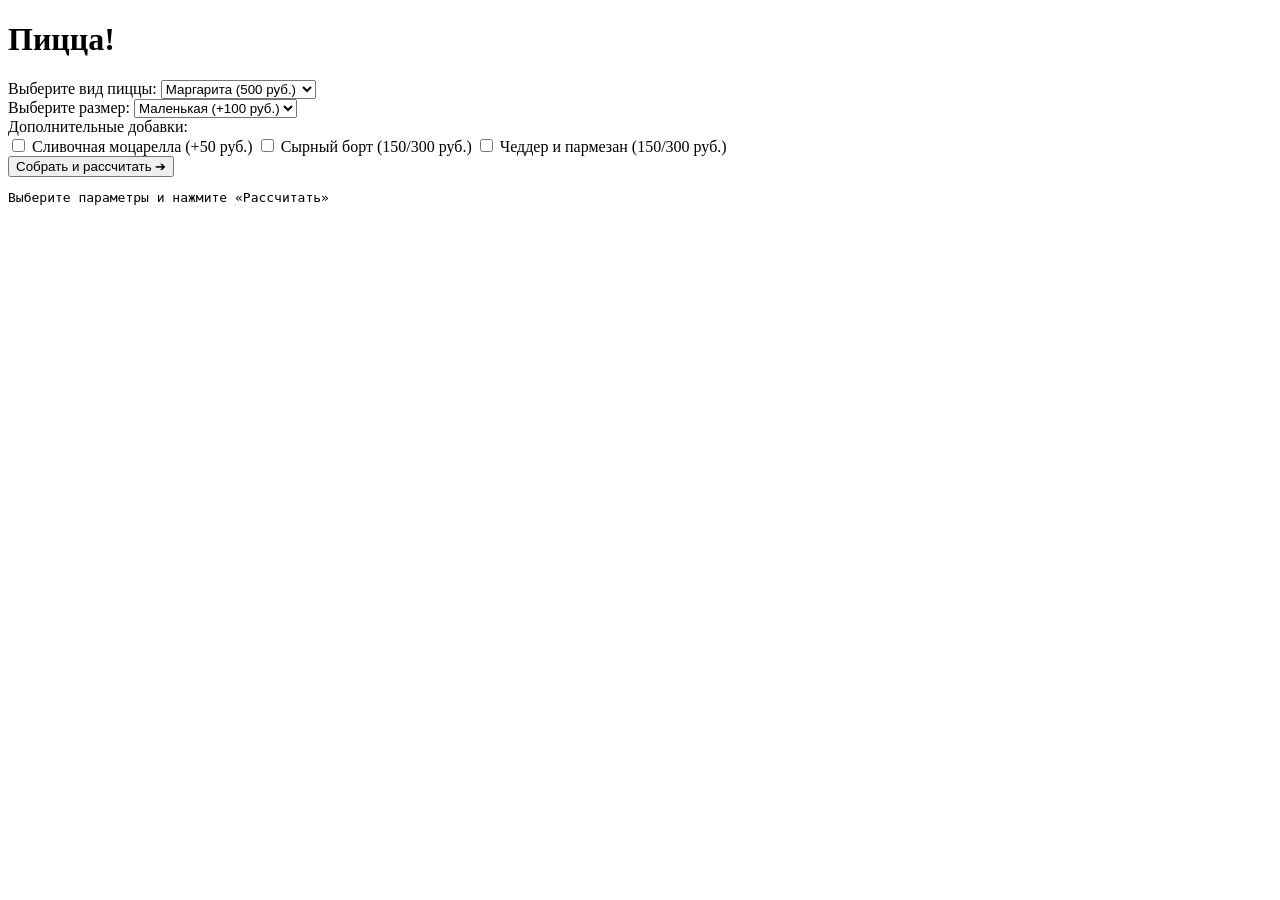
==== commit 8b23e681: "ЛБ12" ====
--- a/src/index.html
+++ b/src/index.html
@@ -1,25 +1,54 @@
-<!doctype html>
+<!DOCTYPE html>
 <html lang="ru">
 <head>
     <meta charset="UTF-8">
-    <meta name="viewport"
-          content="width=device-width, user-scalable=no, initial-scale=1.0, maximum-scale=1.0, minimum-scale=1.0">
-    <meta http-equiv="X-UA-Compatible" content="ie=edge">
-    <title>Document</title>
-    <link rel="stylesheet" href="/src/assets/styles/style.css">
+    <meta name="viewport" content="width=device-width, initial-scale=1.0">
+    <title>Конструктор Пиццы</title>
+    <link rel="stylesheet" href="/assets/styles/style.css">
 </head>
 <body>
-<main>
-    <div id="game-wrap">
-        <table id="game"></table>
+
+<h1>Пицца!</h1>
+
+<div class="form-group">
+    <label for="pizza-type">Выберите вид пиццы:</label>
+    <select id="pizza-type">
+        <option value="Маргарита">Маргарита (500 руб.)</option>
+        <option value="Пепперони">Пепперони (800 руб.)</option>
+        <option value="Баварская">Баварская (700 руб.)</option>
+    </select>
+</div>
+
+<div class="form-group">
+    <label for="pizza-size">Выберите размер:</label>
+    <select id="pizza-size">
+        <option value="маленькая">Маленькая (+100 руб.)</option>
+        <option value="большая">Большая (+200 руб.)</option>
+    </select>
+</div>
+
+<div class="form-group">
+    <label>Дополнительные добавки:</label>
+    <div class="checkbox-group">
+        <label class="checkbox-item">
+            <input type="checkbox" class="topping-checkbox" value="сливочная моцарелла">
+            Сливочная моцарелла (+50 руб.)
+        </label>
+        <label class="checkbox-item">
+            <input type="checkbox" class="topping-checkbox" value="сырный борт">
+            Сырный борт (150/300 руб.)
+        </label>
+        <label class="checkbox-item">
+            <input type="checkbox" class="topping-checkbox" value="чеддер и пармезан">
+            Чеддер и пармезан (150/300 руб.)
+        </label>
     </div>
-    <div id="menu">
-        <div id="playButton" class="menuButton">Старт</div>
-        <div id="newGameButton" class="menuButton">Новая игра</div>
-    </div>
-    <div id="schet">0</div> <!-- Добавила, ругался на счетчик -->
-</main>
+</div>
 
-<script src="./index.js"></script>
+<button id="btn-calculate">Собрать и рассчитать ➔</button>
+
+<pre id="pizza-info">Выберите параметры и нажмите «Рассчитать»</pre>
+
+<script type="module" src="/index.js"></script>
 </body>
-</html>
+</html>
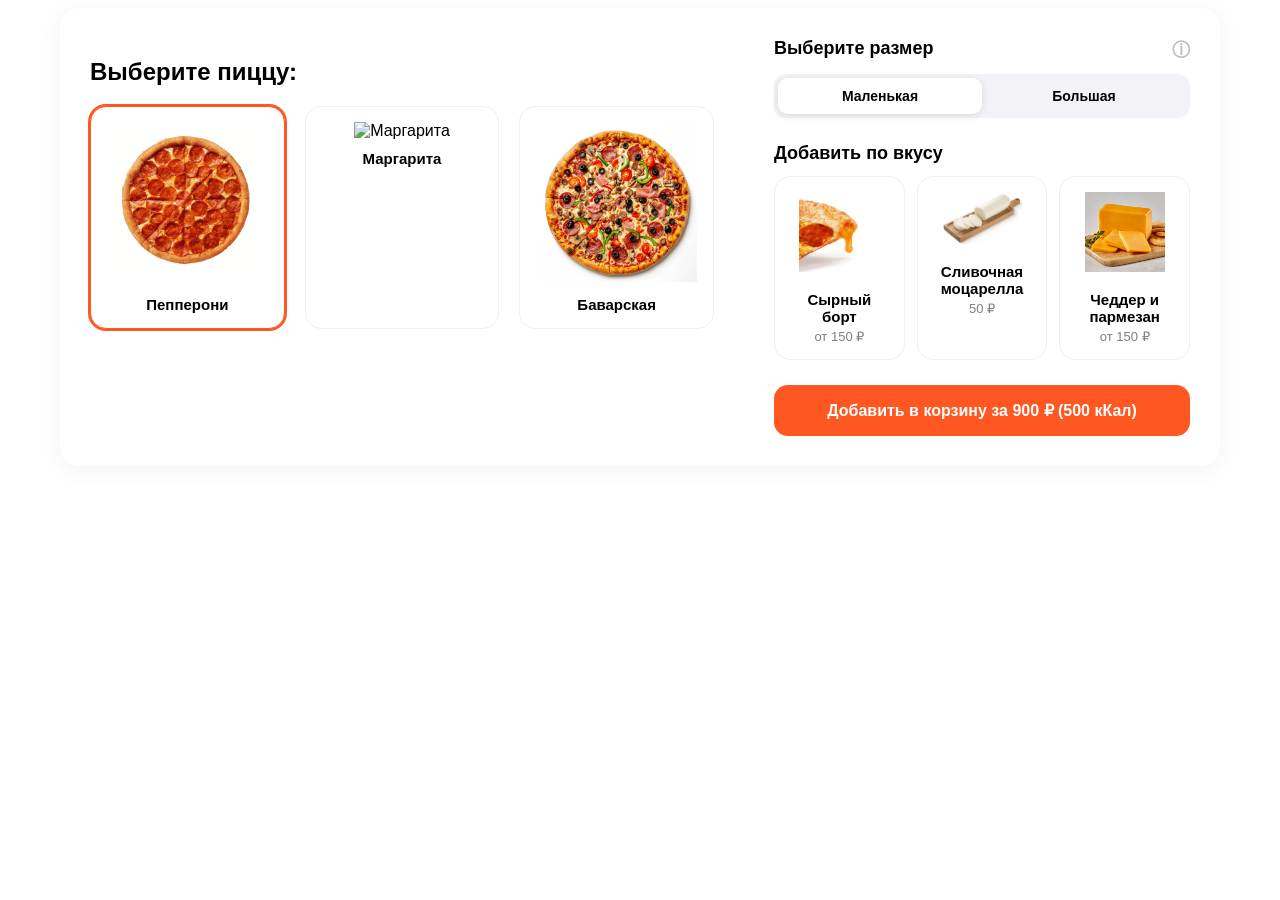
==== commit a43f2c57: "ЛБ13" ====
--- a/src/index.html
+++ b/src/index.html
@@ -2,53 +2,68 @@
 <html lang="ru">
 <head>
     <meta charset="UTF-8">
-    <meta name="viewport" content="width=device-width, initial-scale=1.0">
-    <title>Конструктор Пиццы</title>
-    <link rel="stylesheet" href="/assets/styles/style.css">
+    <meta name="viewport"
+          content="width=device-width, user-scalable=no, initial-scale=1.0, maximum-scale=1.0, minimum-scale=1.0">
+    <meta http-equiv="X-UA-Compatible" content="ie=edge">
+    <title>Pizza</title>
+    <link rel="stylesheet" href="assets/styles/style.css">
 </head>
+
 <body>
+<div class="pizza-constructor">
+    <div class="pizza-catalog">
+        <h2>Выберите пиццу:</h2>
+        <div class="pizza-grid">
+            <div class="pizza-card active" data-type="Пепперони">
+                <img src="assets/img/peppa.jpg" alt="Пепперони">
+                <p>Пепперони</p>
+            </div>
+            <div class="pizza-card" data-type="Маргарита">
+                <img src="assets/img/Margarita.jpg" alt="Маргарита">
+                <p>Маргарита</p>
+            </div>
+            <div class="pizza-card" data-type="Баварская">
+                <img src="assets/img/bavar.jpeg" alt="Баварская">
+                <p>Баварская</p>
+            </div>
+        </div>
+    </div>
 
-<h1>Пицца!</h1>
+    <div class="pizza-options">
+        <div class="option-section">
+            <div class="section-title">Выберите размер <span class="info-icon">ⓘ</span></div>
+            <div class="size-tabs">
+                <button class="size-tab active" data-size="маленькая">Маленькая</button>
+                <button class="size-tab" data-size="большая">Большая</button>
+            </div>
+        </div>
 
-<div class="form-group">
-    <label for="pizza-type">Выберите вид пиццы:</label>
-    <select id="pizza-type">
-        <option value="Маргарита">Маргарита (500 руб.)</option>
-        <option value="Пепперони">Пепперони (800 руб.)</option>
-        <option value="Баварская">Баварская (700 руб.)</option>
-    </select>
-</div>
+        <div class="option-section">
+            <div class="section-title">Добавить по вкусу</div>
+            <div class="toppings-grid">
+                <div class="topping-card" data-topping="сырный борт">
+                    <img src="assets/img/cheese-crust.jpg" alt="Сырный борт">
+                    <p class="name">Сырный борт</p>
+                    <p class="price">от 150 ₽</p>
+                </div>
+                <div class="topping-card" data-topping="сливочная моцарелла">
+                    <img src="assets/img/mozzarella.jpg" alt="Моцарелла">
+                    <p class="name">Сливочная моцарелла</p>
+                    <p class="price">50 ₽</p>
+                </div>
+                <div class="topping-card" data-topping="чеддер и пармезан">
+                    <img src="assets/img/cheddar.jpg" alt="Чеддер">
+                    <p class="name">Чеддер и пармезан</p>
+                    <p class="price">от 150 ₽</p>
+                </div>
+            </div>
+        </div>
 
-<div class="form-group">
-    <label for="pizza-size">Выберите размер:</label>
-    <select id="pizza-size">
-        <option value="маленькая">Маленькая (+100 руб.)</option>
-        <option value="большая">Большая (+200 руб.)</option>
-    </select>
-</div>
-
-<div class="form-group">
-    <label>Дополнительные добавки:</label>
-    <div class="checkbox-group">
-        <label class="checkbox-item">
-            <input type="checkbox" class="topping-checkbox" value="сливочная моцарелла">
-            Сливочная моцарелла (+50 руб.)
-        </label>
-        <label class="checkbox-item">
-            <input type="checkbox" class="topping-checkbox" value="сырный борт">
-            Сырный борт (150/300 руб.)
-        </label>
-        <label class="checkbox-item">
-            <input type="checkbox" class="topping-checkbox" value="чеддер и пармезан">
-            Чеддер и пармезан (150/300 руб.)
-        </label>
+        <button id="btn-add-to-cart" class="btn-main-order">
+            Добавить в корзину за <span id="total-price">0</span> ₽ (<span id="total-calories">0</span> кКал)
+        </button>
     </div>
 </div>
 
-<button id="btn-calculate">Собрать и рассчитать ➔</button>
-
-<pre id="pizza-info">Выберите параметры и нажмите «Рассчитать»</pre>
-
-<script type="module" src="/index.js"></script>
-</body>
-</html>+<script type="module" src="index.js"></script>
+</body>
--- a/src/assets/styles/style.css
+++ b/src/assets/styles/style.css
@@ -0,0 +1,116 @@
+@import "./fonts.css";
+
+body {
+    font-family: 'Inter', sans-serif;
+}
+
+h1, h2, .section-title, .btn-main-order {
+    font-family: 'Inter', sans-serif;
+    font-weight: bold;
+}
+
+.pizza-constructor {
+    display: flex;
+    gap: 60px;
+    max-width: 1100px;
+    margin: 0 auto;
+    background: white;
+    padding: 30px;
+    border-radius: 20px;
+    box-shadow: 0 4px 25px rgba(0,0,0,0.05);
+}
+
+.pizza-catalog {
+    flex: 1.5;
+}
+
+.pizza-grid {
+    display: grid;
+    grid-template-columns: repeat(3, 1fr);
+    gap: 20px;
+    margin-top: 20px;
+}
+
+.pizza-card, .topping-card {
+    background: #fff;
+    border: 1px solid #f0f0f0;
+    border-radius: 16px;
+    padding: 15px;
+    text-align: center;
+    cursor: pointer;
+    transition: all 0.2s ease;
+}
+
+.pizza-card img { width: 100%; max-width: 160px; height: auto; }
+.topping-card img { width: 80px; height: auto; margin-bottom: 5px; }
+
+.pizza-card p, .topping-card .name { font-weight: 600; margin: 10px 0 0 0; font-size: 15px; }
+.topping-card .price { color: #7f7f7f; margin: 4px 0 0 0; font-size: 13px; }
+.pizza-card.active, .topping-card.active {
+    border-color: #ff5722;
+    box-shadow: 0 0 0 2px #ff5722;
+}
+
+.pizza-options {
+    flex: 1;
+    display: flex;
+    flex-direction: column;
+    gap: 25px;
+}
+
+.section-title {
+    font-size: 18px;
+    font-weight: 700;
+    margin-bottom: 12px;
+    display: flex;
+    justify-content: space-between;
+}
+
+.info-icon { color: #bfbfbf; cursor: help; }
+
+.size-tabs {
+    display: flex;
+    background: #f3f3f7;
+    padding: 4px;
+    border-radius: 12px;
+}
+
+.size-tab {
+    flex: 1;
+    background: none;
+    border: none;
+    padding: 10px;
+    font-size: 14px;
+    font-weight: 600;
+    border-radius: 10px;
+    cursor: pointer;
+    transition: background 0.15s;
+}
+
+.size-tab.active {
+    background: white;
+    box-shadow: 0 2px 8px rgba(0,0,0,0.1);
+}
+
+.toppings-grid {
+    display: grid;
+    grid-template-columns: repeat(3, 1fr);
+    gap: 12px;
+}
+
+.btn-main-order {
+    background-color: #ff5722;
+    color: white;
+    border: none;
+    border-radius: 14px;
+    padding: 16px;
+    font-size: 16px;
+    font-weight: 700;
+    cursor: pointer;
+    margin-top: auto;
+    transition: background-color 0.2s;
+}
+
+.btn-main-order:hover {
+    background-color: #ee4e17;
+}
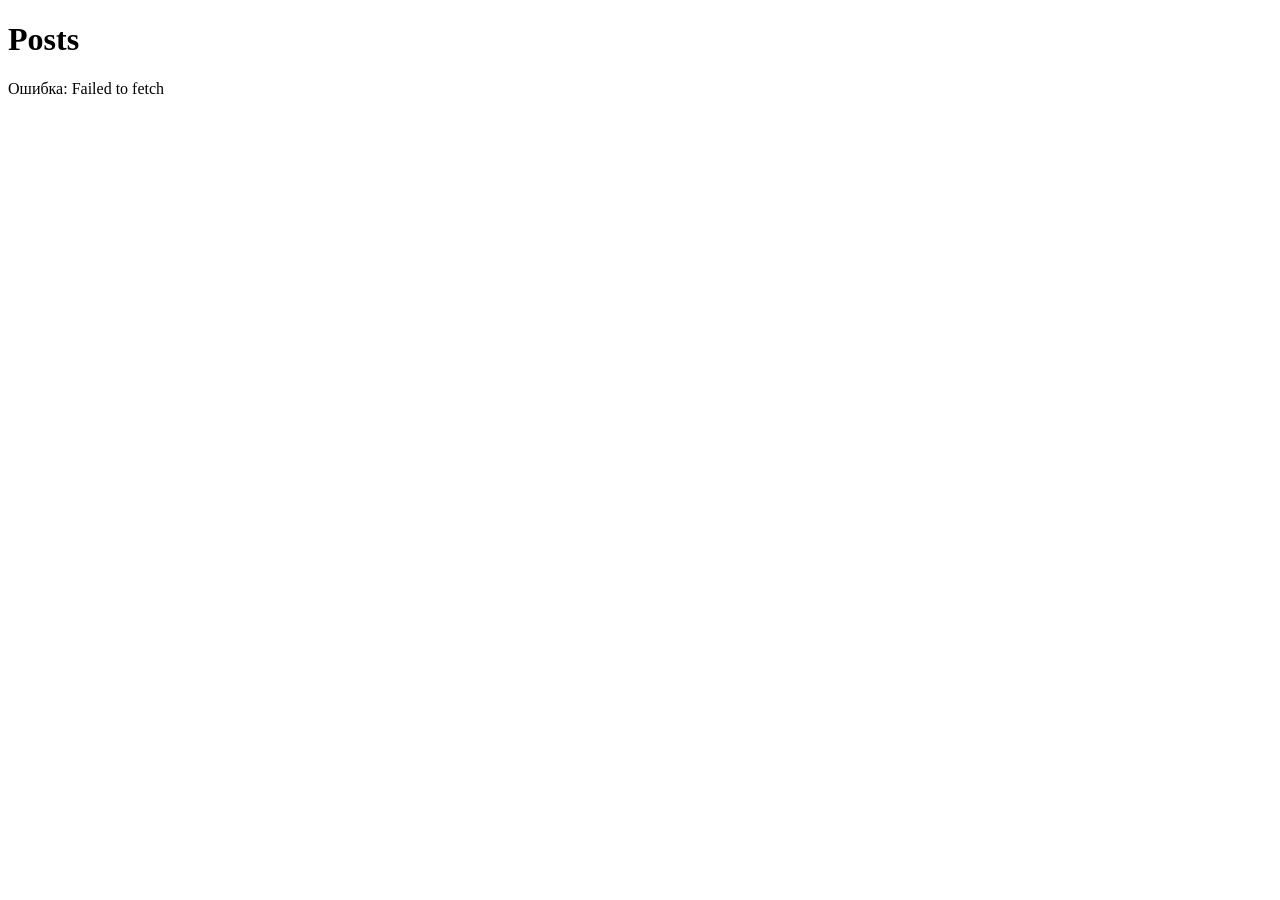
==== commit 7922ae7d: "ЛБ14" ====
--- a/src/index.html
+++ b/src/index.html
@@ -2,68 +2,15 @@
 <html lang="ru">
 <head>
     <meta charset="UTF-8">
-    <meta name="viewport"
-          content="width=device-width, user-scalable=no, initial-scale=1.0, maximum-scale=1.0, minimum-scale=1.0">
-    <meta http-equiv="X-UA-Compatible" content="ie=edge">
-    <title>Pizza</title>
+    <title>Posts</title>
     <link rel="stylesheet" href="assets/styles/style.css">
 </head>
+<body>
 
-<body>
-<div class="pizza-constructor">
-    <div class="pizza-catalog">
-        <h2>Выберите пиццу:</h2>
-        <div class="pizza-grid">
-            <div class="pizza-card active" data-type="Пепперони">
-                <img src="assets/img/peppa.jpg" alt="Пепперони">
-                <p>Пепперони</p>
-            </div>
-            <div class="pizza-card" data-type="Маргарита">
-                <img src="assets/img/Margarita.jpg" alt="Маргарита">
-                <p>Маргарита</p>
-            </div>
-            <div class="pizza-card" data-type="Баварская">
-                <img src="assets/img/bavar.jpeg" alt="Баварская">
-                <p>Баварская</p>
-            </div>
-        </div>
-    </div>
+<h1>Posts</h1>
+<div id="posts"></div>
+<div id="pagination"></div>
 
-    <div class="pizza-options">
-        <div class="option-section">
-            <div class="section-title">Выберите размер <span class="info-icon">ⓘ</span></div>
-            <div class="size-tabs">
-                <button class="size-tab active" data-size="маленькая">Маленькая</button>
-                <button class="size-tab" data-size="большая">Большая</button>
-            </div>
-        </div>
-
-        <div class="option-section">
-            <div class="section-title">Добавить по вкусу</div>
-            <div class="toppings-grid">
-                <div class="topping-card" data-topping="сырный борт">
-                    <img src="assets/img/cheese-crust.jpg" alt="Сырный борт">
-                    <p class="name">Сырный борт</p>
-                    <p class="price">от 150 ₽</p>
-                </div>
-                <div class="topping-card" data-topping="сливочная моцарелла">
-                    <img src="assets/img/mozzarella.jpg" alt="Моцарелла">
-                    <p class="name">Сливочная моцарелла</p>
-                    <p class="price">50 ₽</p>
-                </div>
-                <div class="topping-card" data-topping="чеддер и пармезан">
-                    <img src="assets/img/cheddar.jpg" alt="Чеддер">
-                    <p class="name">Чеддер и пармезан</p>
-                    <p class="price">от 150 ₽</p>
-                </div>
-            </div>
-        </div>
-
-        <button id="btn-add-to-cart" class="btn-main-order">
-            Добавить в корзину за <span id="total-price">0</span> ₽ (<span id="total-calories">0</span> кКал)
-        </button>
-    </div>
-</div>
-
-<script type="module" src="index.js"></script>
-</body>+<script src="index.js" type="module"></script>
+</body>
+</html>
--- a/src/assets/styles/style.css
+++ b/src/assets/styles/style.css
@@ -1,116 +1,14 @@
+@import "./global.css";
 @import "./fonts.css";
+@import "./utils.css";
+@import "./catalog.css";
+@import "./post.css";
+@import "./photo.css";
 
-body {
-    font-family: 'Inter', sans-serif;
+.test {
+    color: yellow !important;
 }
 
-h1, h2, .section-title, .btn-main-order {
-    font-family: 'Inter', sans-serif;
-    font-weight: bold;
+.test {
+    color: red !important;
 }
-
-.pizza-constructor {
-    display: flex;
-    gap: 60px;
-    max-width: 1100px;
-    margin: 0 auto;
-    background: white;
-    padding: 30px;
-    border-radius: 20px;
-    box-shadow: 0 4px 25px rgba(0,0,0,0.05);
-}
-
-.pizza-catalog {
-    flex: 1.5;
-}
-
-.pizza-grid {
-    display: grid;
-    grid-template-columns: repeat(3, 1fr);
-    gap: 20px;
-    margin-top: 20px;
-}
-
-.pizza-card, .topping-card {
-    background: #fff;
-    border: 1px solid #f0f0f0;
-    border-radius: 16px;
-    padding: 15px;
-    text-align: center;
-    cursor: pointer;
-    transition: all 0.2s ease;
-}
-
-.pizza-card img { width: 100%; max-width: 160px; height: auto; }
-.topping-card img { width: 80px; height: auto; margin-bottom: 5px; }
-
-.pizza-card p, .topping-card .name { font-weight: 600; margin: 10px 0 0 0; font-size: 15px; }
-.topping-card .price { color: #7f7f7f; margin: 4px 0 0 0; font-size: 13px; }
-.pizza-card.active, .topping-card.active {
-    border-color: #ff5722;
-    box-shadow: 0 0 0 2px #ff5722;
-}
-
-.pizza-options {
-    flex: 1;
-    display: flex;
-    flex-direction: column;
-    gap: 25px;
-}
-
-.section-title {
-    font-size: 18px;
-    font-weight: 700;
-    margin-bottom: 12px;
-    display: flex;
-    justify-content: space-between;
-}
-
-.info-icon { color: #bfbfbf; cursor: help; }
-
-.size-tabs {
-    display: flex;
-    background: #f3f3f7;
-    padding: 4px;
-    border-radius: 12px;
-}
-
-.size-tab {
-    flex: 1;
-    background: none;
-    border: none;
-    padding: 10px;
-    font-size: 14px;
-    font-weight: 600;
-    border-radius: 10px;
-    cursor: pointer;
-    transition: background 0.15s;
-}
-
-.size-tab.active {
-    background: white;
-    box-shadow: 0 2px 8px rgba(0,0,0,0.1);
-}
-
-.toppings-grid {
-    display: grid;
-    grid-template-columns: repeat(3, 1fr);
-    gap: 12px;
-}
-
-.btn-main-order {
-    background-color: #ff5722;
-    color: white;
-    border: none;
-    border-radius: 14px;
-    padding: 16px;
-    font-size: 16px;
-    font-weight: 700;
-    cursor: pointer;
-    margin-top: auto;
-    transition: background-color 0.2s;
-}
-
-.btn-main-order:hover {
-    background-color: #ee4e17;
-}
